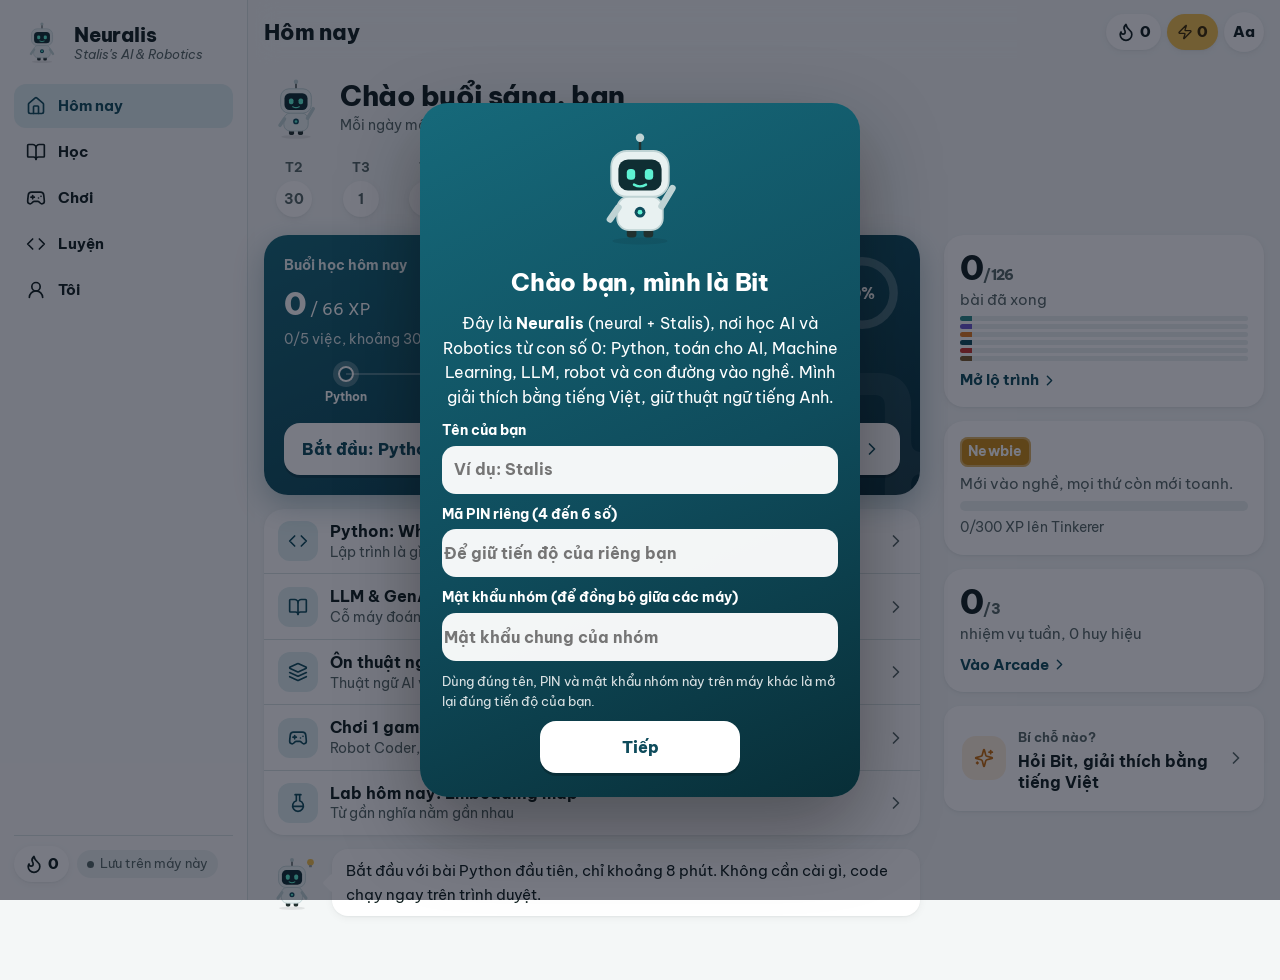
==== index.html @ cee3b8c9 "Upgrade page with payOS, and a trend chart for the beta numbers Upgrade (#upgrade): monthly 49k / ye" ====
<!doctype html><html lang="vi"><head><meta charset="utf-8"><meta name="viewport" content="width=device-width,initial-scale=1,viewport-fit=cover"><style>:root{padding-top:env(safe-area-inset-top,0px);padding-bottom:env(safe-area-inset-bottom,0px)}img{max-width:100%}[hidden]{display:none!important}</style><link rel="manifest" href="/manifest.webmanifest"><meta name="theme-color" content="#0E3B43"><link rel="icon" href="/icons/icon-192.png"><link rel="apple-touch-icon" href="/icons/apple-touch-icon.png"><meta name="apple-mobile-web-app-capable" content="yes"><meta name="apple-mobile-web-app-title" content="Neuralis"><title>Neuralis - Stalis's AI &amp; Robotics</title>
<script>window.va=window.va||function(){(window.vaq=window.vaq||[]).push(arguments)};</script><script defer src="/_vercel/insights/script.js"></script>
<meta name="claude:viewport-fit-sides" content="cover">
<meta name="description" content="Neuralis: học AI và Robotics từ con số 0 cùng robot Bit. Python chạy ngay trên trình duyệt, toán cho AI, Machine Learning, LLM, robot, 17 lab mô phỏng và lộ trình nghề nghiệp.">
<meta property="og:type" content="website"><meta property="og:site_name" content="Neuralis">
<meta property="og:title" content="Neuralis - học AI và Robotics cùng Bit">
<meta property="og:description" content="Stalis's AI & Robotics: Python, toán cho AI, Machine Learning, LLM và GenAI, Robotics, 17 lab tương tác, bài code chấm tự động, trợ lý AI giải thích bằng tiếng Việt.">
<meta property="og:url" content="https://neuralis-rho.vercel.app/"><meta property="og:image" content="https://neuralis-rho.vercel.app/icons/og.png">
<meta property="og:image:width" content="1200"><meta property="og:image:height" content="630"><meta name="twitter:card" content="summary_large_image">
<link rel="preconnect" href="https://fonts.googleapis.com">
<link rel="stylesheet" href="https://fonts.googleapis.com/css2?family=Be+Vietnam+Pro:wght@400;500;600;700;800&family=Noto+Sans:wght@400;500;600&family=Source+Serif+4:opsz,wght@8..60,400;8..60,600&display=swap">
<style>
/* Neuralis layout: sidebar on desktop, bottom nav on mobile, one content column. Deep teal accent + orange highlight. */
:root{
  --bg:#F4F7F7; --surface:#FFFFFF; --sunk:#E9F0F0; --line:#D8E3E3; --line2:#BACACB;
  --ink:#10201F; --muted:#566867; --accent:#0F4C5C; --accent-hi:#16697A; --accent-lo:#0A3640; --accent-ink:#FFFFFF; --accent-soft:#DDEEF0;
  --orange:#E07A1F; --orange-soft:#FDEBDA; --orange-ink:#7A3A00;
  --t1:#C8372F; --t2:#C46A0A; --t3:#1F7A36; --t4:#2C5FC4; --t5:#6B7280;
  --t1-soft:#FBE7E5; --t2-soft:#FDEFDC; --t3-soft:#E2F2E6; --t4-soft:#E4ECFB;
  --ok:#1A8048; --ok-soft:#DFF3E6; --ok-ink:#0E4D2A; --bad:#C2413A; --bad-soft:#FBE6E4; --bad-ink:#7A1F1A; --warn:#B7791F;
  --xp:#F2C14E; --xp-ink:#3D2A00; --streak-1:#FFB020; --streak-2:#FF6A1A; --seal:#C98A14;
  --heat0:#E3ECEC; --heat1:#B8DCD9; --heat2:#6FBDB5; --heat3:#2A8A88; --heat4:#0F4C5C;
  --shadow:0 1px 2px rgba(10,35,40,.05),0 2px 8px rgba(10,35,40,.05);
  --sh-1:0 1px 2px rgba(10,35,40,.05),0 2px 8px rgba(10,35,40,.05); --sh-2:0 2px 4px rgba(10,35,40,.06),0 8px 24px rgba(10,35,40,.09);
  --f-han:"Be Vietnam Pro",system-ui,sans-serif;
  --f-body:"Be Vietnam Pro",system-ui,-apple-system,"Segoe UI",sans-serif;
  --f-py:"Noto Sans","Segoe UI",Arial,sans-serif;
  --f-en:"Source Serif 4","Georgia",serif;
  --r-sm:10px; --r:16px; --r-lg:20px; --r-xl:28px;
  --ease:cubic-bezier(.2,0,0,1); --ease-out:cubic-bezier(.2,.8,.2,1); --ease-spring:cubic-bezier(.34,1.56,.64,1);
  --bnav-h:0px;
}
@media (prefers-color-scheme: dark){:root:not([data-theme="light"]){
  --bg:#0D1617; --surface:#152122; --sunk:#1C2C2D; --line:#283A3B; --line2:#3A5051;
  --ink:#E4F0EF; --muted:#9DB3B2; --accent:#7FD4D0; --accent-hi:#A5E3E0; --accent-lo:#4FB3AE; --accent-ink:#0A1A1B; --accent-soft:#1E3A3C;
  --orange:#F4A04A; --orange-soft:#3B2A14; --orange-ink:#FFD9AE;
  --t1:#F2726A; --t2:#F0A845; --t3:#62C777; --t4:#7AA4F5; --t5:#8E96A8;
  --t1-soft:#3A1F1D; --t2-soft:#3A2C14; --t3-soft:#18331F; --t4-soft:#1B2740;
  --ok:#5BCB86; --ok-soft:#173A27; --ok-ink:#BFF0D0; --bad:#F2726A; --bad-soft:#3E1C1A; --bad-ink:#FFD0CC; --warn:#E8B04B; --xp:#E8B93A;
  --heat0:#1C2C2D; --heat1:#1F4A4B; --heat2:#2E7372; --heat3:#4FB3AE; --heat4:#7FD4D0;
  --shadow:0 1px 2px rgba(0,0,0,.3); --sh-1:0 1px 2px rgba(0,0,0,.3); --sh-2:0 4px 18px rgba(0,0,0,.4); color-scheme:dark;
}}
:root[data-theme="dark"]{
  --bg:#0D1617; --surface:#152122; --sunk:#1C2C2D; --line:#283A3B; --line2:#3A5051;
  --ink:#E4F0EF; --muted:#9DB3B2; --accent:#7FD4D0; --accent-hi:#A5E3E0; --accent-lo:#4FB3AE; --accent-ink:#0A1A1B; --accent-soft:#1E3A3C;
  --orange:#F4A04A; --orange-soft:#3B2A14; --orange-ink:#FFD9AE;
  --t1:#F2726A; --t2:#F0A845; --t3:#62C777; --t4:#7AA4F5; --t5:#8E96A8;
  --t1-soft:#3A1F1D; --t2-soft:#3A2C14; --t3-soft:#18331F; --t4-soft:#1B2740;
  --ok:#5BCB86; --ok-soft:#173A27; --ok-ink:#BFF0D0; --bad:#F2726A; --bad-soft:#3E1C1A; --bad-ink:#FFD0CC; --warn:#E8B04B; --xp:#E8B93A;
  --heat0:#1C2C2D; --heat1:#1F4A4B; --heat2:#2E7372; --heat3:#4FB3AE; --heat4:#7FD4D0;
  --shadow:0 1px 2px rgba(0,0,0,.3); --sh-1:0 1px 2px rgba(0,0,0,.3); --sh-2:0 4px 18px rgba(0,0,0,.4); color-scheme:dark;
}
*{box-sizing:border-box}
body{background:var(--bg);color:var(--ink);font-family:var(--f-body);font-size:16px;line-height:1.55;margin:0;-webkit-tap-highlight-color:transparent}
button,input,select,textarea{font:inherit;color:inherit}
textarea,input{font-family:var(--f-body)}
button{cursor:pointer}
button:disabled{cursor:default;opacity:.5}
:focus-visible{outline:2px solid var(--accent);outline-offset:2px}
.han{font-family:var(--f-han)}
.py{font-family:var(--f-py)}
ruby rt{font-family:var(--f-py);font-size:max(11px,.45em);font-weight:500;letter-spacing:0}
.t1{color:var(--t1)}.t2{color:var(--t2)}.t3{color:var(--t3)}.t4{color:var(--t4)}.t5{color:var(--t5)}
body.mono .t1,body.mono .t2,body.mono .t3,body.mono .t4,body.mono .t5{color:inherit}
.muted{color:var(--muted)}
.small{font-size:14px}
.num{font-variant-numeric:tabular-nums}
.i{width:20px;height:20px;flex:none;stroke:currentColor;fill:none;stroke-width:2;stroke-linecap:round;stroke-linejoin:round;vertical-align:middle}

/* shell: sidebar (>=900px) + top bar + bottom nav (<900px) */
.app{display:flex;min-height:100dvh}
.col{flex:1;min-width:0;display:flex;flex-direction:column}
.side{display:none}
.top{position:sticky;top:0;z-index:20;background:color-mix(in srgb,var(--bg) 88%,transparent);backdrop-filter:blur(14px) saturate(1.3);-webkit-backdrop-filter:blur(14px) saturate(1.3);padding-top:env(safe-area-inset-top,0px)}
.top-in{max-width:1080px;margin:0 auto;height:56px;display:flex;align-items:center;gap:10px;padding-left:max(16px,env(safe-area-inset-left,0px));padding-right:max(16px,env(safe-area-inset-right,0px))}
.top h1{font-size:19px;font-weight:800;margin:0;flex:1;min-width:0;white-space:nowrap;overflow:hidden;text-overflow:ellipsis;letter-spacing:-.01em}
.brand-sm{border:0;background:none;padding:0;width:40px;height:40px;display:grid;place-items:center;flex:none}
.brand-mc svg{display:block}
.tools{display:flex;gap:6px;align-items:center}
.chip-st,.chip-xp{display:inline-flex;align-items:center;gap:4px;height:36px;padding:0 10px;border-radius:999px;background:var(--surface);box-shadow:var(--sh-1);font-weight:800;font-size:15px;border:0;white-space:nowrap}
.chip-st .i{width:20px;height:20px;stroke:none}
.chip-st.cold .i{fill:var(--line2)}
.chip-xp{color:var(--xp-ink);background:var(--xp)}
.chip-xp .i{width:16px;height:16px;fill:currentColor;stroke:none}
.aa-btn{width:40px;height:40px;border-radius:999px;border:0;background:var(--surface);box-shadow:var(--sh-1);font-weight:800;font-size:15px}
.sync{font-size:12.5px;border-radius:999px;padding:4px 10px;color:var(--muted);white-space:nowrap;display:inline-flex;align-items:center;gap:6px;background:var(--sunk)}
.sync i{width:7px;height:7px;border-radius:50%;background:var(--muted);display:inline-block}
.sync.on i{background:var(--ok)}
.subnav{display:flex;gap:8px;overflow-x:auto;scrollbar-width:none;max-width:1080px;width:100%;margin:0 auto;padding:4px max(16px,env(safe-area-inset-right,0px)) 6px max(16px,env(safe-area-inset-left,0px))}
.subnav::-webkit-scrollbar{display:none}
.subnav:empty{display:none}
.subnav button{flex:none;display:inline-flex;align-items:center;gap:6px;min-height:38px;padding:0 14px;border-radius:999px;border:1.5px solid var(--line);background:var(--surface);font-weight:650;font-size:14.5px;color:var(--ink)}
.subnav button .i{width:17px;height:17px;color:var(--muted)}
.subnav button[aria-selected="true"]{background:var(--accent-soft);border-color:var(--accent);color:var(--accent)}
.subnav button[aria-selected="true"] .i{color:var(--accent)}
main{max-width:1080px;width:100%;margin:0 auto;padding-left:max(16px,env(safe-area-inset-left,0px));padding-right:max(16px,env(safe-area-inset-right,0px));padding-top:12px;padding-bottom:calc(96px + env(safe-area-inset-bottom,0px))}
.bnav{position:fixed;left:0;right:0;bottom:0;z-index:30;display:grid;grid-template-columns:repeat(5,1fr);padding:4px max(4px,env(safe-area-inset-left,0px)) env(safe-area-inset-bottom,0px);background:color-mix(in srgb,var(--surface) 90%,transparent);backdrop-filter:blur(16px) saturate(1.4);-webkit-backdrop-filter:blur(16px) saturate(1.4);border-top:1px solid var(--line)}
.bnav button{position:relative;border:0;background:none;display:flex;flex-direction:column;align-items:center;justify-content:center;gap:2px;min-height:58px;font-size:12px;font-weight:650;color:var(--muted);padding:0}
.bnav .ind{width:56px;height:30px;border-radius:999px;display:grid;place-items:center;transition:background-color .2s var(--ease)}
.bnav .i{width:23px;height:23px}
.bnav button[aria-current="page"]{color:var(--accent)}
.bnav button[aria-current="page"] .ind{background:var(--accent-soft)}
.bnav button[aria-current="page"] .i{stroke-width:2.4}
.badge{position:absolute;top:2px;left:calc(50% + 6px);min-width:18px;height:18px;padding:0 5px;border-radius:9px;background:var(--t1);color:#fff;font-size:11px;font-weight:800;display:grid;place-items:center;line-height:1}
@media (min-width:900px){
  .bnav{display:none}
  .side{display:flex;flex-direction:column;gap:6px;width:248px;flex:none;position:sticky;top:0;height:100dvh;padding:18px 14px;border-right:1px solid var(--line);background:color-mix(in srgb,var(--surface) 55%,var(--bg))}
  .brand-sm{display:none}
  main{padding-bottom:64px}
  .top-in{height:64px}
  .top h1{font-size:22px}
}
.brand{display:flex;align-items:center;gap:10px;padding:2px 6px 14px;cursor:pointer}
.brand-t{display:flex;flex-direction:column;line-height:1.2}
.brand-t b{font-size:20px;font-weight:800;letter-spacing:-.01em}
.brand-t span{font-size:12.5px;color:var(--muted)}
.brand-t .han{color:var(--accent);font-weight:700;font-size:14px}
.side-nav{display:flex;flex-direction:column;gap:2px;overflow-y:auto;flex:1;scrollbar-width:thin}
.side-nav .g{display:flex;align-items:center;gap:12px;min-height:44px;padding:0 12px;border-radius:12px;border:0;background:none;font-weight:650;font-size:15px;text-align:left;color:var(--ink);position:relative}
.side-nav .g:hover{background:var(--sunk)}
.side-nav .g[aria-current="page"]{color:var(--accent)}
.side-nav .g .badge{position:static;margin-left:auto}
.side-nav .sub{display:flex;flex-direction:column;gap:1px;margin:0 0 6px}
.side-nav .sub button{min-height:36px;padding:0 12px 0 44px;border-radius:10px;border:0;background:none;text-align:left;font-size:14.5px;color:var(--muted);font-weight:550}
.side-nav .sub button:hover{background:var(--sunk);color:var(--ink)}
.side-nav .sub button[aria-current="page"],.side-nav .g.solo[aria-current="page"]{background:var(--accent-soft);color:var(--accent);font-weight:700}
.side-foot{display:flex;flex-wrap:wrap;gap:8px;align-items:center;padding-top:10px;border-top:1px solid var(--line)}
.view{display:flex;flex-direction:column;gap:16px}
h2{font-size:20px;margin:0;text-wrap:balance;letter-spacing:-.01em}
h3{font-size:15px;margin:0}
.label{font-size:13px;color:var(--muted);font-weight:650}
.row{display:flex;flex-wrap:wrap;gap:8px;align-items:center}
.spread{display:flex;justify-content:space-between;align-items:center;gap:12px;flex-wrap:wrap}
.grid2{display:grid;grid-template-columns:repeat(2,minmax(0,1fr));gap:16px}
.grid3{display:grid;grid-template-columns:repeat(3,minmax(0,1fr));gap:12px}
@media (max-width:760px){.grid2,.grid3{grid-template-columns:minmax(0,1fr)}}
.panel{background:var(--surface);border:0;box-shadow:var(--sh-1);border-radius:var(--r);padding:18px;display:flex;flex-direction:column;gap:10px;min-width:0}
.chip{border:1.5px solid var(--line2);background:var(--surface);border-radius:999px;min-height:36px;padding:0 14px;font-size:14px;font-weight:600;position:relative}
.chip::after{content:"";position:absolute;inset:-4px}
.chip[aria-pressed="true"]{background:var(--accent-soft);color:var(--accent);border-color:var(--accent)}
.btn{border:1.5px solid var(--line2);background:var(--surface);border-radius:14px;min-height:44px;padding:0 18px;font-weight:650;display:inline-flex;align-items:center;gap:6px;justify-content:center}
.btn:hover:not(:disabled){border-color:var(--accent)}
.btn.primary{background:var(--accent);color:var(--accent-ink);border-color:transparent;box-shadow:0 3px 0 var(--accent-lo);font-weight:700}
.btn.primary:active:not(:disabled){transform:translateY(2px);box-shadow:0 1px 0 var(--accent-lo)}
.btn:active:not(:disabled){transform:translateY(1px)}
.btn.sm{min-height:36px;padding:0 12px;font-size:14px;font-weight:600;border-radius:12px;position:relative}
.btn.sm::after{content:"";position:absolute;inset:-4px}
.btn.ghost{border-color:transparent;background:transparent}
.pill{font-size:11px;font-weight:700;letter-spacing:.05em;text-transform:uppercase;padding:2px 7px;border-radius:6px;background:var(--sunk);color:var(--muted);white-space:nowrap}
.pill.ai{background:var(--accent-soft);color:var(--accent)}
.kbd{font-family:var(--f-py);font-size:11px;border:1px solid var(--line);border-radius:4px;padding:0 5px;color:var(--muted)}
input[type=text],input[type=search],input[type=number],select,textarea{border:1px solid var(--line2);background:var(--surface);border-radius:10px;padding:8px 12px;min-width:0}
textarea{resize:vertical;width:100%}
.spk{border:1px solid var(--line);background:var(--surface);border-radius:999px;width:34px;height:34px;display:inline-grid;place-items:center;flex:none;padding:0}
.spk svg{width:16px;height:16px;fill:none;stroke:currentColor;stroke-width:2;stroke-linecap:round;stroke-linejoin:round}
.note{font-size:14px;color:var(--muted);margin:0}
.empty{padding:28px;text-align:center;color:var(--muted);border:1px dashed var(--line2);border-radius:var(--r)}
.bar-track{height:8px;background:var(--sunk);border-radius:4px;overflow:hidden}
.bar-track i{display:block;height:100%;background:var(--accent);border-radius:4px}
.toast{position:fixed;left:50%;transform:translateX(-50%);bottom:calc(88px + env(safe-area-inset-bottom,0px));background:var(--ink);color:var(--bg);padding:11px 18px;border-radius:14px;font-size:14.5px;font-weight:550;z-index:70;max-width:calc(100% - 32px);box-shadow:var(--sh-2);animation:toastIn .22s var(--ease-out)}
@keyframes toastIn{from{opacity:0;transform:translate(-50%,10px)}}
@media (min-width:900px){.toast{bottom:28px}}

/* home */
.wotd{display:flex;gap:14px;align-items:center}
.wotd .em{font-size:44px;line-height:1}
.wotd .h{font-size:34px;font-weight:700;line-height:1.1}
.lvrow{display:grid;grid-template-columns:62px minmax(0,1fr) 92px;gap:10px;align-items:center;font-size:13px}
.heat{display:grid;grid-auto-flow:column;grid-template-rows:repeat(7,11px);gap:3px;overflow-x:auto}
.heat i{width:11px;height:11px;border-radius:2px;background:var(--heat0)}
.heat i.h1{background:var(--heat1)}.heat i.h2{background:var(--heat2)}.heat i.h3{background:var(--heat3)}.heat i.h4{background:var(--heat4)}

/* study card */
.study{display:grid;grid-template-columns:minmax(0,1fr) 270px;gap:16px;align-items:start}
@media (max-width:820px){.study{grid-template-columns:minmax(0,1fr)}}
.card{background:var(--surface);border:0;border-radius:var(--r-lg);padding:28px 22px 22px;display:flex;flex-direction:column;align-items:center;gap:8px;text-align:center;min-height:360px;position:relative;box-shadow:var(--shadow)}
.card .corner{position:absolute;top:12px;left:14px;display:flex;gap:6px}
.card .corner-r{position:absolute;top:10px;right:10px;display:flex;gap:6px}
.card .emo{font-size:56px;line-height:1.1;min-height:8px}
.card .big{font-size:clamp(56px,13vw,96px);line-height:1.12;font-weight:700;letter-spacing:.03em;overflow-wrap:anywhere}
.card .bigpy{font-size:22px;font-weight:500}
.card .hv{font-size:14px;color:var(--muted);text-transform:uppercase;letter-spacing:.08em}
.card .mean{font-size:21px;font-weight:600}
.card .ex{margin-top:6px;padding-top:12px;border-top:1px dashed var(--line);width:100%;display:grid;grid-template-columns:34px minmax(0,1fr);gap:10px;text-align:left}
.ex .zh{font-size:19px}
.ex .pyl{font-size:13.5px}
.ex .vil{font-size:14px;color:var(--muted)}
.prompt-vi{font-size:26px;font-weight:700;max-width:30ch}
.rate{display:grid;grid-template-columns:repeat(4,1fr);gap:8px}
.rate .btn{flex-direction:column;gap:0;padding:8px 4px}
.rate small{font-weight:400;font-size:11.5px;color:var(--muted)}
.rate .r0{border-color:var(--bad)}.rate .r3{border-color:var(--ok)}
.card .done{padding:36px 20px;text-align:center;display:flex;flex-direction:column;gap:10px;align-items:center}
.card .done .big{font-size:52px}

/* dictionary */
.dict-tools{display:flex;gap:8px;flex-wrap:wrap;align-items:center}
.dict-tools input{flex:1 1 220px}
.wlist{display:flex;flex-direction:column;border:1px solid var(--line);border-radius:var(--r);background:var(--surface);overflow:hidden}
.wrow{display:grid;grid-template-columns:28px minmax(70px,auto) minmax(90px,140px) minmax(0,1fr) auto;gap:12px;align-items:center;padding:9px 14px;border:0;border-bottom:1px solid var(--line);background:transparent;text-align:left;width:100%}
.wrow:last-child{border-bottom:0}
.wrow:hover{background:var(--sunk)}
.wrow .h{font-size:22px;font-weight:700}
.wrow .p{font-size:13px}
.wrow .v{font-size:13.5px;color:var(--muted);overflow:hidden;text-overflow:ellipsis;white-space:nowrap}
.wrow .e{font-size:18px;text-align:center}
@media (max-width:600px){.wrow{grid-template-columns:24px auto minmax(0,1fr)}.wrow .p{display:none}.wrow .v{grid-column:3}.wrow .st{display:none}}
.dot{width:8px;height:8px;border-radius:50%;background:var(--line2);display:inline-block}
.dot.s1{background:var(--warn)}.dot.s2{background:var(--accent)}

/* modal */
.modal-bg{position:fixed;inset:0;background:rgba(10,16,13,.45);z-index:50;display:flex;align-items:flex-start;justify-content:center;overflow-y:auto;padding:calc(24px + env(safe-area-inset-top,0px)) max(12px,env(safe-area-inset-right,0px)) calc(24px + env(safe-area-inset-bottom,0px)) max(12px,env(safe-area-inset-left,0px))}
.modal{background:var(--surface);border-radius:16px;width:min(680px,100%);padding:22px;display:flex;flex-direction:column;gap:14px;position:relative;box-shadow:0 20px 60px rgba(0,0,0,.25)}
.modal .x{position:absolute;top:10px;right:10px}
.wd-head{display:flex;gap:16px;align-items:center;flex-wrap:wrap}
.wd-head .h{font-size:64px;font-weight:700;line-height:1}
.wd-head .em{font-size:52px}
.strokes{display:flex;gap:10px;flex-wrap:wrap}
.strokes .box{width:110px;height:110px;border:1px solid var(--line);border-radius:10px;background:var(--surface);position:relative}
.strokes .box svg{display:block}
.illus{border:1px solid var(--line);border-radius:12px;overflow:hidden;background:#fff;max-width:420px}
.illus img{display:block;width:100%;height:auto}
.ai-out{white-space:pre-wrap;font-size:14.5px;background:var(--sunk);border-radius:10px;padding:12px 14px}

/* writing */
.write-wrap{display:grid;grid-template-columns:auto minmax(0,1fr);gap:20px;align-items:start}
@media (max-width:700px){.write-wrap{grid-template-columns:minmax(0,1fr)}}
.wpad{width:min(320px,86vw);height:min(320px,86vw);border:1px solid var(--line2);border-radius:14px;background:var(--surface);position:relative;touch-action:none;margin:0 auto}
.wpad svg.grid{position:absolute;inset:0;pointer-events:none}
.wpad .hw{position:absolute;inset:0}

/* grammar */
.g{background:var(--surface);border:1px solid var(--line);border-radius:var(--r);overflow:hidden}
.g>summary{list-style:none;cursor:pointer;padding:13px 16px;display:flex;gap:10px;align-items:center}
.g>summary::-webkit-details-marker{display:none}
.g>summary .t{font-weight:600;flex:1;min-width:0}
.g[open]>summary{border-bottom:1px solid var(--line)}
.g .body{padding:14px 16px;display:flex;flex-direction:column;gap:10px}
.formula{font-family:var(--f-py);background:var(--sunk);border-radius:8px;padding:8px 12px;font-size:14px;overflow-x:auto}
.vn{font-size:13.5px;background:var(--accent-soft);border-radius:8px;padding:8px 12px}
.gq{border:1px dashed var(--line2);border-radius:10px;padding:10px 12px;display:flex;flex-direction:column;gap:8px}
.check{width:18px;height:18px;border-radius:5px;border:1.5px solid var(--line2);display:inline-grid;place-items:center;flex:none;font-size:12px}
.check.on{background:var(--accent);border-color:var(--accent);color:var(--accent-ink)}

/* quiz options shared */
.opts{display:grid;grid-template-columns:repeat(2,minmax(0,1fr));gap:8px}
@media (max-width:520px){.opts{grid-template-columns:minmax(0,1fr)}}
.opt{border:1.5px solid var(--line);background:var(--surface);border-radius:10px;padding:10px 12px;text-align:left;min-height:44px}
.opt:disabled{opacity:1}
.opt[aria-pressed="true"]{border-color:var(--accent);background:var(--accent-soft)}
.opt.right{border-color:var(--ok);background:color-mix(in srgb,var(--ok) 14%,var(--surface))}
.opt.wrong{border-color:var(--bad);background:color-mix(in srgb,var(--bad) 14%,var(--surface))}
.opt .zh{font-size:17px}

/* test */
.tcard{display:flex;flex-direction:column;gap:6px}
.runner-head{position:sticky;top:calc(env(safe-area-inset-top,0px) + 96px);z-index:5;background:var(--surface);border:1px solid var(--line);border-radius:12px;padding:10px 14px;display:flex;gap:12px;align-items:center;justify-content:space-between;flex-wrap:wrap;box-shadow:var(--shadow)}
.timer{font-variant-numeric:tabular-nums;font-weight:700;font-size:18px}
.timer.low{color:var(--bad)}
.q{background:var(--surface);border:1px solid var(--line);border-radius:12px;padding:14px;display:flex;flex-direction:column;gap:10px}
.q .qn{font-weight:700;color:var(--muted);font-size:13px}
.q .text{font-size:18px;line-height:1.75}
.q .stmt{font-size:17px}
.q .w{font-size:13.5px;background:var(--sunk);border-radius:8px;padding:8px 12px}
.q.r-ok{border-color:var(--ok)}.q.r-bad{border-color:var(--bad)}
.pieces{display:flex;flex-wrap:wrap;gap:6px}
.piece{border:1px solid var(--line2);background:var(--sunk);border-radius:8px;padding:6px 10px;font-family:var(--f-han);font-size:18px}
.piece.used{opacity:.3}
.built{min-height:46px;border:1.5px dashed var(--line2);border-radius:10px;padding:6px;display:flex;flex-wrap:wrap;gap:6px;align-items:center}
.score{display:grid;grid-template-columns:repeat(auto-fit,minmax(140px,1fr));gap:10px}
.score .s{background:var(--surface);border:1px solid var(--line);border-radius:12px;padding:12px}
.score .s b{font-size:28px;display:block;font-variant-numeric:tabular-nums}
.play{display:flex;gap:8px;align-items:center;flex-wrap:wrap}
.audio-lines{font-size:15px;background:var(--sunk);border-radius:8px;padding:8px 12px;display:flex;flex-direction:column;gap:2px}

/* chat */
.chat{display:grid;grid-template-columns:260px minmax(0,1fr);gap:16px;align-items:start}
@media (max-width:820px){.chat{grid-template-columns:minmax(0,1fr)}}
.scen{display:flex;flex-direction:column;gap:6px;max-height:520px;overflow-y:auto}
.scen button{border:1px solid var(--line);background:var(--surface);border-radius:10px;padding:9px 12px;text-align:left;display:flex;gap:10px;align-items:center}
.scen button[aria-pressed="true"]{border-color:var(--accent);background:var(--accent-soft)}
.scen .e{font-size:20px}
.convo{background:var(--surface);border:1px solid var(--line);border-radius:var(--r);display:flex;flex-direction:column;min-height:480px}
.msgs{flex:1;padding:16px;display:flex;flex-direction:column;gap:12px;overflow-y:auto;max-height:62vh}
.msg{max-width:88%;display:flex;flex-direction:column;gap:4px}
.msg.me{align-self:flex-end;align-items:flex-end}
.bubble{border-radius:14px;padding:10px 13px;background:var(--sunk)}
.msg.me .bubble{background:var(--accent);color:var(--accent-ink)}
.bubble .zh{font-size:19px;line-height:1.9}
.bubble ruby rt{font-family:var(--f-py);font-size:10.5px;color:var(--muted)}
.bubble .vi{font-size:13.5px;color:var(--muted);margin-top:4px}
.fix{font-size:13px;border-left:3px solid var(--warn);padding:4px 10px;background:color-mix(in srgb,var(--warn) 10%,var(--surface));border-radius:0 8px 8px 0;max-width:100%}
.composer{border-top:1px solid var(--line);padding:10px;display:flex;flex-direction:column;gap:8px}
.composer .row textarea{flex:1;min-height:44px}
.hints{display:flex;flex-wrap:wrap;gap:6px}
.hints button{border:1px solid var(--line);background:var(--surface);border-radius:999px;padding:4px 10px;font-family:var(--f-han);font-size:15px}
.typing{color:var(--muted);font-size:13px}

/* tones */
.tones{display:grid;grid-template-columns:repeat(5,minmax(0,1fr));gap:10px}
@media (max-width:760px){.tones{grid-template-columns:repeat(2,minmax(0,1fr))}}
.tone{background:var(--surface);border:1px solid var(--line);border-radius:var(--r);padding:12px;display:flex;flex-direction:column;gap:6px;text-align:left}
.tone svg{width:100%;height:auto}
.tone .tn{font-size:12px;font-weight:700;letter-spacing:.06em;text-transform:uppercase}
.tonebtns{display:grid;grid-template-columns:repeat(4,1fr);gap:8px}
.tonebtns .btn{font-size:20px;font-family:var(--f-py)}
@media (prefers-reduced-motion:no-preference){.opt,.card,.btn{transition:border-color .15s,background .15s}}

@media (max-width:560px){.sync-t{display:none}.sync{padding:6px}}

/* strokes */
.steps{display:flex;flex-wrap:wrap;gap:6px}
.step{width:76px;height:76px;border:1px solid var(--line);border-radius:8px;background:var(--surface);padding:3px;position:relative}
.step svg{width:100%;height:100%;display:block}
.step .num{position:absolute;left:4px;top:2px;font-size:10px;color:var(--muted)}
.rule{display:grid;grid-template-columns:24px minmax(0,1fr);gap:8px;align-items:start}
.rn{width:22px;height:22px;border-radius:50%;background:var(--accent-soft);color:var(--accent);display:grid;place-items:center;font-size:12px;font-weight:700}
.rx{font-size:18px}
.lnk{border:0;background:none;padding:0 2px;color:var(--accent);text-decoration:underline dotted;text-underline-offset:3px}
.stypes{display:grid;grid-template-columns:repeat(2,minmax(0,1fr));gap:10px}
@media (max-width:520px){.stypes{grid-template-columns:minmax(0,1fr)}}
.stype{display:grid;grid-template-columns:40px minmax(0,1fr);gap:8px;align-items:center}
.sx{font-size:30px;text-align:center}
/* pinyin */
.pgrid{display:grid;grid-template-columns:repeat(auto-fill,minmax(260px,1fr));gap:10px}
.pcard{background:var(--surface);border:1px solid var(--line);border-radius:12px;padding:12px;display:flex;flex-direction:column;gap:8px;min-width:0}
.pk{font-size:26px;font-weight:700;color:var(--accent)}
.pexs{display:flex;flex-wrap:wrap;gap:6px}
.pex{border:1px solid var(--line);background:var(--sunk);border-radius:8px;padding:4px 9px;font-size:13.5px;text-align:left}
.pex .han{font-size:17px}
.ptable-wrap{overflow-x:auto;border:1px solid var(--line);border-radius:12px;background:var(--surface);max-height:70vh}
.ptable{border-collapse:collapse;font-size:12.5px}
.ptable th{position:sticky;top:0;background:var(--sunk);padding:5px 6px;font-weight:600;z-index:1}
.ptable tbody th{left:0;z-index:2}
.ptable td{border:1px solid var(--line);padding:0}
.ptable td button{border:0;background:none;padding:5px 6px;width:100%;white-space:nowrap}
.ptable td button:hover{background:var(--accent-soft)}
/* radicals */
.rgrid{display:grid;grid-template-columns:repeat(auto-fill,minmax(120px,1fr));gap:8px}
.rcard{background:var(--surface);border:1px solid var(--line);border-radius:12px;padding:10px 8px;display:flex;flex-direction:column;align-items:center;gap:1px;position:relative;text-align:center}
.rcard:hover{border-color:var(--accent)}
.rnum{position:absolute;top:5px;left:8px;font-size:10.5px;color:var(--muted)}
.rch{font-size:38px;line-height:1.15}
.rv{font-size:15px;color:var(--muted);min-height:18px}
.rhv{font-weight:700;text-transform:capitalize}

.mk-ok{color:var(--ok)} .mk-bad{color:var(--bad);text-decoration:underline wavy;text-underline-offset:5px}
.reader{max-width:780px}
.rtext{display:flex;flex-direction:column;gap:14px}
.rpara p{margin:0}
.rpara .han{font-size:22px;line-height:2.1}
.rpara ruby rt{font-family:var(--f-py);font-size:11px;color:var(--muted)}
.rvi{color:var(--muted);font-size:15px;margin-top:4px!important}
.rw{cursor:pointer;border-radius:4px}
.rw:hover{background:var(--accent-soft)}
.rlook{position:sticky;bottom:calc(12px + env(safe-area-inset-bottom,0px));background:var(--surface);border:1px solid var(--accent);border-radius:14px;padding:12px 14px;box-shadow:0 10px 30px rgba(0,0,0,.18);display:flex;flex-direction:column;gap:6px;z-index:6}
.rpara .spk{width:28px;height:28px;vertical-align:middle;margin-left:4px}
.rpara .spk svg{width:13px;height:13px}

/* pitch trainer */
.pt{display:flex;flex-direction:column;gap:12px;min-width:0}
.pt-pick{display:flex;flex-direction:column;gap:10px;min-width:0}
.pt-pick input[type=search]{width:100%}
.pt-tones{display:grid;grid-template-columns:repeat(4,minmax(0,1fr));gap:8px}
.pt-tb{flex-direction:column;gap:0;padding:8px 4px}
.pt-tb .han{font-size:24px;font-weight:700;line-height:1.2}
.pt-tb .py{font-size:14px;font-weight:500}
.pt-tb[aria-pressed="true"],.pt-pc[aria-pressed="true"]{border-color:var(--accent);background:var(--accent-soft)}
.pt-grid4{display:grid;grid-template-columns:repeat(4,minmax(0,1fr));gap:6px;max-width:440px}
.pt-pc{flex-direction:column;gap:0;font-weight:700;padding:6px 2px}
.pt-pc .py{font-size:11.5px;font-weight:400}
.pt-rc{display:inline-flex;gap:4px;align-items:baseline}
.pt-rc .han{font-size:17px}
.pt-item{display:flex;flex-direction:column;gap:10px;padding-top:12px;border-top:1px solid var(--line)}
.pt-word{display:flex;flex-wrap:wrap;gap:4px 14px;align-items:baseline}
.pt-h{font-size:40px;font-weight:700;line-height:1.1}
.pt-p{font-size:20px;font-weight:500}
.pt-btns{display:flex;flex-wrap:wrap;gap:8px}
.pt-btns .btn{flex:1 1 auto}
.pt-on{background:var(--bad)!important;border-color:var(--bad)!important;color:var(--accent-ink)!important}
.pt-dot{width:9px;height:9px;border-radius:50%;background:currentColor;display:inline-block;animation:pt-blink 1s infinite}
@keyframes pt-blink{50%{opacity:.25}}
@media (prefers-reduced-motion:reduce){.pt-dot{animation:none}}
.pt-bar{max-width:320px}
.pt-msg{font-size:13.5px;background:var(--sunk);border-left:3px solid var(--warn);border-radius:8px;padding:10px 12px}
.pt-chart{display:flex;flex-direction:column;gap:6px;min-width:0;max-width:640px}
.pt-chart svg{width:100%;max-width:100%;height:auto;display:block;background:var(--surface);border:1px solid var(--line);border-radius:10px}
.pt-chart svg text{font-family:var(--f-py)}
.pt-legend{display:flex;flex-wrap:wrap;gap:6px 16px;font-size:12.5px;color:var(--muted)}
.pt-legend span{display:inline-flex;align-items:center;gap:6px}
.pt-k{display:inline-block;width:22px;height:0;border-top:3px solid var(--accent)}
.pt-km{border-top-color:var(--t4)}
.pt-ki{border-top:2px dashed var(--muted)}
.pt-total{display:flex;align-items:baseline;gap:8px}
.pt-total b{font-size:30px;line-height:1}
.pt-fbs{display:grid;grid-template-columns:repeat(auto-fit,minmax(220px,1fr));gap:10px}
.pt-fbc{border:1px solid var(--line);background:var(--sunk);border-radius:10px;padding:10px 12px;display:flex;flex-direction:column;gap:4px;font-size:14px;min-width:0}
.pt-fbh{display:flex;align-items:baseline;gap:8px}
.pt-fbh .py{font-size:18px;font-weight:600}
.pt-sc{margin-left:auto;font-weight:700;font-size:15px;padding:1px 8px;border-radius:999px;border:1px solid currentColor}
.pt-sc.ok{color:var(--ok)}.pt-sc.mid{color:var(--warn)}.pt-sc.low{color:var(--bad)}
.pt-tipbox{font-size:13.5px;color:var(--muted);background:var(--sunk);border-radius:8px;padding:8px 12px}

/* games */
.gm-cards{display:grid;grid-template-columns:repeat(2,minmax(0,1fr));gap:12px}
@media (max-width:640px){.gm-cards{grid-template-columns:minmax(0,1fr)}}
.gm-card{display:flex;gap:14px;align-items:flex-start;text-align:left;background:var(--surface);border:1px solid var(--line);border-radius:var(--r);padding:16px;box-shadow:var(--shadow);min-width:0}
.gm-card:hover{border-color:var(--accent)}
.gm-ic{flex:none;width:56px;height:56px;border-radius:14px;background:var(--accent-soft);color:var(--accent);display:grid;place-items:center;font-size:30px;font-weight:700}
.gm-ct{display:flex;flex-direction:column;gap:4px;min-width:0;align-items:flex-start}
.gm-ct b{font-size:16px}
.gm-board{display:flex;flex-direction:column}
.gm-brow{display:grid;grid-template-columns:36px minmax(0,1fr) auto;gap:12px;align-items:center;padding:8px 0;border-top:1px solid var(--line)}
.gm-brow:first-child{border-top:0}
.gm-bic{width:32px;height:32px;border-radius:8px;background:var(--sunk);display:grid;place-items:center;font-size:17px}
.gm-bname{display:flex;flex-direction:column;line-height:1.3;font-weight:600;min-width:0}
.gm-brow b{font-size:20px}
.gm-stage{background:var(--surface);border:1px solid var(--line);border-radius:var(--r);padding:14px 16px 18px;display:flex;flex-direction:column;gap:14px;min-height:520px;box-shadow:var(--shadow);min-width:0}
.gm-head{display:flex;align-items:center;gap:10px;flex-wrap:wrap}
.gm-title{flex:1;min-width:0;white-space:nowrap;overflow:hidden;text-overflow:ellipsis}
.gm-hud{display:flex;align-items:center;gap:12px;margin-left:auto}
.gm-pts{font-size:22px;font-weight:700;min-width:2ch;text-align:right}
.gm-body{display:flex;flex-direction:column;gap:14px;flex:1;min-width:0}
.gm-start,.gm-end{display:flex;flex-direction:column;align-items:center;text-align:center;gap:12px;padding:18px 4px}
.gm-bigic{width:88px;height:88px;border-radius:22px;background:var(--accent-soft);color:var(--accent);display:grid;place-items:center;font-size:50px;font-weight:700}
.gm-rules{text-align:left;max-width:480px;margin:0;padding-left:20px;color:var(--muted);font-size:14px;display:flex;flex-direction:column;gap:4px}
.gm-go{min-width:180px;font-size:16px;padding:12px 22px}
.gm-count{flex:1;display:grid;place-items:center;min-height:340px}
.gm-count span{font-size:96px;font-weight:700;color:var(--accent)}
.gm-tbar{height:8px;background:var(--sunk);border-radius:4px;overflow:hidden}
.gm-tbar i{display:block;height:100%;width:100%;background:var(--accent);border-radius:4px}
.gm-tbar.low i{background:var(--bad)}
.gm-sp{position:relative;display:flex;flex-direction:column;align-items:center;justify-content:center;min-height:190px;gap:6px}
.gm-combo{min-height:26px}
.gm-cb{font-size:12px;font-weight:700;padding:3px 10px;border-radius:999px;background:var(--sunk);color:var(--muted);white-space:nowrap}
.gm-cb.hot{background:color-mix(in srgb,var(--warn) 20%,var(--surface));color:var(--warn)}
.gm-word{--n:2;font-size:clamp(40px,calc(96px - var(--n) * 10px),86px);font-weight:700;line-height:1.15;text-align:center;overflow-wrap:anywhere}
.gm-fxh{position:absolute;right:12%;top:30%;pointer-events:none}
.gm-opts{display:grid;grid-template-columns:repeat(2,minmax(0,1fr));gap:10px}
.gm-opt{display:flex;gap:10px;align-items:center;text-align:left;border:1.5px solid var(--line);background:var(--surface);border-radius:12px;padding:10px 12px;min-height:60px;font-size:15px;min-width:0;overflow-wrap:anywhere}
.gm-opt:hover{border-color:var(--accent)}
.gm-k{flex:none;width:24px;height:24px;border-radius:6px;background:var(--sunk);color:var(--muted);display:grid;place-items:center;font-size:12px;font-weight:700}
.gm-opt.right{border-color:var(--ok);background:color-mix(in srgb,var(--ok) 16%,var(--surface))}
.gm-opt.wrong{border-color:var(--bad);background:color-mix(in srgb,var(--bad) 16%,var(--surface))}
.gm-float{position:absolute;font-weight:700;font-size:15px;white-space:nowrap;max-width:calc(100% - 8px);overflow:hidden;text-overflow:ellipsis;pointer-events:none;z-index:3;padding:2px 8px;border-radius:8px;background:var(--surface);box-shadow:var(--shadow)}
.gm-fxh .gm-float{font-size:22px;background:transparent;box-shadow:none}
.gm-float.ok{color:var(--ok)}.gm-float.bad{color:var(--bad)}
.gm-mround{display:flex;justify-content:space-between;align-items:center;gap:8px}
.gm-grid{display:grid;grid-template-columns:repeat(4,minmax(0,1fr));gap:10px}
@media (max-width:600px){.gm-grid{grid-template-columns:repeat(3,minmax(0,1fr));gap:8px}}
.gm-mc{min-height:88px;border:1.5px solid var(--line);background:var(--surface);border-radius:12px;padding:8px;display:grid;place-items:center;text-align:center;min-width:0;overflow-wrap:anywhere;line-height:1.3}
.gm-mc.is-h{font-size:28px;font-weight:700;background:var(--sunk)}
.gm-mc.is-v{font-size:13.5px}
.gm-mc.sel{border-color:var(--accent);background:var(--accent-soft)}
.gm-mc.ok{border-color:var(--ok);background:color-mix(in srgb,var(--ok) 16%,var(--surface))}
.gm-mc.bad{border-color:var(--bad);background:color-mix(in srgb,var(--bad) 14%,var(--surface))}
.gm-mc.gone{visibility:hidden;opacity:0}
.gm-field{position:relative;height:clamp(300px,52vh,460px);overflow:hidden;border:1px solid var(--line);border-radius:12px;background:linear-gradient(var(--sunk),color-mix(in srgb,var(--sunk) 40%,var(--surface)))}
.gm-floor{position:absolute;left:0;right:0;bottom:0;height:6px;background:color-mix(in srgb,var(--bad) 45%,transparent)}
.gm-drop{position:absolute;left:0;top:0;font-size:28px;font-weight:700;padding:2px 10px;background:var(--surface);border:1.5px solid var(--line);border-radius:10px;box-shadow:var(--shadow);white-space:nowrap;will-change:transform;z-index:1}
.gm-drop.hit,.gm-drop.target{border-color:var(--accent);box-shadow:0 0 0 3px var(--accent-soft)}
.gm-type{display:flex;gap:8px}
.gm-type input{flex:1;font-size:18px;font-family:var(--f-py);padding:10px 14px;min-width:0}
.gm-lives{display:flex;gap:2px;font-style:normal}
.gm-lives i{font-style:normal;color:var(--line2);font-size:17px}
.gm-lives i.on{color:var(--bad)}
.gm-tone{display:flex;flex-direction:column;gap:14px}
.gm-tq{display:flex;flex-direction:column;align-items:center;gap:8px;padding-top:6px}
.gm-play{width:104px;height:104px;border-radius:50%;border:0;background:var(--accent);color:var(--accent-ink);display:grid;place-items:center}
.gm-play svg{width:42px;height:42px;fill:none;stroke:currentColor;stroke-width:2;stroke-linecap:round;stroke-linejoin:round}
.gm-reveal{min-height:64px;display:flex;flex-wrap:wrap;align-items:center;justify-content:center;gap:10px}
.gm-syl{font-size:36px;font-weight:600}
.gm-rw{display:flex;gap:8px;align-items:baseline;flex-wrap:wrap;border:1px solid var(--line);background:var(--sunk);border-radius:10px;padding:6px 12px;min-width:0}
.gm-rw .han{font-size:22px}
.gm-tbtns{display:grid;grid-template-columns:repeat(4,minmax(0,1fr));gap:8px}
.gm-tb{min-height:96px;border:1.5px solid var(--line);background:var(--surface);border-radius:14px;display:flex;flex-direction:column;align-items:center;justify-content:center;gap:2px;padding:6px;min-width:0}
.gm-tb .py{font-size:40px;font-weight:600;line-height:1.1}
.gm-tb:hover:not(:disabled){border-color:var(--accent)}
.gm-tb:disabled{opacity:1}
.gm-tb.right{border-color:var(--ok);background:color-mix(in srgb,var(--ok) 16%,var(--surface))}
.gm-tb.wrong{border-color:var(--bad);background:color-mix(in srgb,var(--bad) 16%,var(--surface))}
.gm-score{font-size:64px;font-weight:700;line-height:1;color:var(--accent)}
.gm-stats{display:flex;flex-wrap:wrap;justify-content:center;gap:10px}
.gm-stats div{display:flex;flex-direction:column;align-items:center;min-width:92px;padding:8px 12px;border-radius:12px;background:var(--sunk)}
.gm-stats b{font-size:20px}
.gm-missed{align-self:stretch;display:flex;flex-direction:column;gap:8px;text-align:left;max-width:640px;margin:6px auto 0;width:100%}
.gm-mlist{display:grid;grid-template-columns:repeat(2,minmax(0,1fr));gap:8px}
@media (max-width:560px){.gm-mlist{grid-template-columns:minmax(0,1fr)}}
.gm-mw{display:flex;gap:6px;align-items:center;border:1px solid var(--line);border-radius:12px;padding:6px 8px;min-width:0}
.gm-mwb{flex:1;display:flex;gap:10px;align-items:center;border:0;background:transparent;text-align:left;padding:2px;min-width:0}
.gm-mh{font-size:24px;font-weight:700;white-space:nowrap}
.gm-mt{display:flex;flex-direction:column;line-height:1.3;min-width:0}
.gm-endbtns{justify-content:center}
@media (max-width:520px){
  .gm-stage{padding:12px 12px 16px;min-height:480px}
  .gm-opt{min-height:64px;font-size:14px;padding:8px 10px}
  .gm-tb{min-height:84px}.gm-tb .py{font-size:34px}
  .gm-mc.is-h{font-size:24px}.gm-mc.is-v{font-size:12.5px}
  .gm-drop{font-size:24px}
}
@media (prefers-reduced-motion:no-preference){
  .gm-count span{animation:gm-pulse .5s ease-out}
  .gm-float{animation:gm-rise .9s ease-out forwards}
  .gm-mc,.gm-opt,.gm-tb{transition:border-color .15s,background .15s,opacity .25s,transform .25s}
  .gm-mc.gone{transform:scale(.85)}
  .gm-mc.bad,.gm-shake{animation:gm-shake .35s}
  .gm-drop.boom{animation:gm-boom .26s ease-out forwards}
  .gm-floor.hit{animation:gm-flash .5s}
  .gm-tbar i{transition:width .1s linear}
}
@media (prefers-reduced-motion:reduce){.gm-float{opacity:.9}.gm-drop.boom{opacity:0}}
@keyframes gm-pulse{from{transform:scale(1.4);opacity:.3}to{transform:scale(1);opacity:1}}
@keyframes gm-rise{from{transform:translateY(0);opacity:1}to{transform:translateY(-34px);opacity:0}}
@keyframes gm-shake{0%,100%{transform:translateX(0)}25%{transform:translateX(-5px)}75%{transform:translateX(5px)}}
@keyframes gm-boom{to{transform:var(--t,none) scale(1.5);opacity:0}}
@keyframes gm-flash{0%{height:6px;background:var(--bad)}100%{height:6px}}
/* plan + culture + decomposition + listen */
.pl-panel{gap:12px}
.pl-top{display:grid;grid-template-columns:84px minmax(0,1fr) auto;gap:14px;align-items:center}
@media (max-width:520px){.pl-top{grid-template-columns:72px minmax(0,1fr)}.pl-top #plSet{grid-column:1/-1;justify-self:start}}
.pl-ring{width:84px;height:84px}
.pl-sum{display:flex;flex-direction:column;gap:2px;min-width:0}
.pl-tasks{display:grid;grid-template-columns:repeat(auto-fill,minmax(230px,1fr));gap:8px}
.pl-task{display:grid;grid-template-columns:22px minmax(0,1fr);gap:8px;align-items:start;text-align:left;border:1px solid var(--line);background:var(--surface);border-radius:10px;padding:9px 10px}
.pl-task:hover{border-color:var(--accent)}
.pl-task.done{background:var(--accent-soft);border-color:transparent}
.pl-task.done b{text-decoration:line-through;text-decoration-color:var(--muted)}
.cul-card h3{font-size:17px}
.dc{display:flex;flex-direction:column;gap:6px;border-top:1px dashed var(--line);padding-top:10px;margin-top:6px;text-align:left;width:100%}
.dc-row{display:flex;flex-wrap:wrap;align-items:center;gap:6px}
.dc-ch{font-size:26px;font-weight:700}
.dc-hv{font-weight:600;text-transform:capitalize;min-width:40px}
.dc-eq,.dc-plus{color:var(--muted)}
.dc-part{display:inline-flex;align-items:baseline;gap:4px;background:var(--sunk);border-radius:8px;padding:3px 8px}
.dc-part .han{font-size:19px}
.dc-phv{font-weight:600;text-transform:capitalize}
.lp-list{display:flex;flex-direction:column;gap:6px}
.lp-s{display:grid;grid-template-columns:34px 20px minmax(0,1fr);gap:8px;align-items:center}
.lp-t{font-size:19px;line-height:1.9}
.lp-t ruby rt{font-family:var(--f-py);font-size:10.5px;color:var(--muted)}
.spk.lp-on{border-color:var(--accent);background:var(--accent-soft)}
#lpSel{max-width:100%;flex:1 1 220px}
.py,body{font-variant-ligatures:none;font-feature-settings:"liga" 0,"calt" 0}
.voicebar{display:flex;flex-direction:column;align-items:center;gap:6px;padding:6px 0 2px}
.vrow{display:grid;grid-template-columns:1fr auto 1fr;align-items:center;width:100%;gap:10px}
.vrow>label{justify-self:start}.vrow>#cKb{justify-self:end}
.micbtn{width:64px;height:64px;border-radius:50%;border:0;background:var(--accent);color:var(--accent-ink);display:grid;place-items:center;box-shadow:0 4px 14px color-mix(in srgb,var(--accent) 40%,transparent)}
.micbtn svg{width:28px;height:28px;fill:none;stroke:currentColor;stroke-width:2;stroke-linecap:round;stroke-linejoin:round}
.micbtn.on{background:var(--bad);animation:micpulse 1.2s ease-in-out infinite}
.micbtn:disabled{opacity:.4}
@keyframes micpulse{0%,100%{box-shadow:0 0 0 0 color-mix(in srgb,var(--bad) 45%,transparent)}50%{box-shadow:0 0 0 12px transparent}}
@media (prefers-reduced-motion:reduce){.micbtn.on{animation:none}}
.live{min-height:26px;font-size:19px;text-align:center}
#micHint{text-align:center}
#micHint a{color:var(--accent)}
@media (max-width:820px){.scen{flex-direction:row;overflow-x:auto;max-height:none;padding-bottom:4px;scrollbar-width:thin}.scen button{flex:0 0 auto;max-width:230px}.scen .small{display:none}.convo{min-height:0}.msgs{max-height:52vh;min-height:220px}}
.pr-list{display:flex;flex-direction:column;gap:10px}
.pr-ex-wrap{overflow-x:auto}
.pr-ex{border-collapse:collapse;width:100%;font-size:14px}
.pr-ex th{text-align:left;font-size:11.5px;text-transform:uppercase;letter-spacing:.06em;color:var(--muted);font-weight:600;padding:4px 8px;border-bottom:1px solid var(--line)}
.pr-ex td{padding:5px 8px;border-bottom:1px dashed var(--line);vertical-align:top}
.pr-ex td .han{font-size:18px}
.pr-chg{background:var(--accent-soft);border-radius:6px;font-weight:600}
a.chip{text-decoration:none;color:inherit;display:inline-flex;align-items:center}

/* ===== redesign: components ===== */
.icon-btn{border:1.5px solid var(--line2);background:var(--surface);border-radius:999px;min-height:36px;padding:0 12px;font-size:13.5px;font-weight:600;white-space:nowrap}
.icon-btn[aria-pressed="true"]{background:var(--accent-soft);border-color:var(--accent);color:var(--accent)}
.lnk{border:0;background:none;padding:0;color:var(--accent);font-weight:650;text-decoration:underline;text-underline-offset:3px}
.spk{width:40px;height:40px;border:0;background:var(--sunk)}
.spk:hover{background:var(--accent-soft);color:var(--accent)}
.spk .i{width:18px;height:18px}
.modal{border-radius:var(--r-xl);padding:24px}
@media (max-width:600px){.modal-bg{align-items:flex-end;padding:0}.modal{border-radius:24px 24px 0 0;padding:20px 16px calc(20px + env(safe-area-inset-bottom,0px));max-height:92dvh;overflow-y:auto;animation:sheetUp .28s var(--ease-out)}}
@keyframes sheetUp{from{transform:translateY(40px);opacity:.4}}
.mc-wrap{display:inline-flex;flex:none}
.mc-wrap svg{display:block;animation:mcIn .32s var(--ease-spring)}
@keyframes mcIn{from{transform:scale(.88)}}
.mc-hi path[d^="M138 120"]{transform-origin:138px 120px;animation:wave 1.4s ease-in-out 2}
@keyframes wave{0%,100%{transform:rotate(0)}25%{transform:rotate(-14deg)}75%{transform:rotate(10deg)}}
.mc-say{display:flex;gap:12px;align-items:center}
.mc-bubble{background:var(--surface);box-shadow:var(--sh-1);border-radius:16px;padding:10px 14px;font-size:15px;position:relative;flex:1;min-width:0}
.mc-bubble::before{content:"";position:absolute;left:-7px;top:50%;width:14px;height:14px;background:inherit;transform:translateY(-50%) rotate(45deg);border-radius:3px}
.vbanner{display:flex;flex-direction:column;gap:8px;background:var(--t2-soft);border-radius:var(--r);padding:12px}
.vbanner .mc-bubble{box-shadow:none}

/* home */
.home2{gap:18px}
.hm-hello{display:flex;gap:12px;align-items:center}
.hm-greet{font-size:clamp(22px,5.4vw,28px);font-weight:800;letter-spacing:-.015em;line-height:1.2}
.hm-hello .note{margin-top:2px}
.wk{display:grid;grid-template-columns:repeat(7,1fr);gap:6px;max-width:460px}
.wk-d{display:flex;flex-direction:column;align-items:center;gap:4px}
.wk-n{font-size:12.5px;font-weight:650;color:var(--muted)}
.wk-c{width:36px;height:36px;border-radius:50%;display:grid;place-items:center;font-size:14px;font-weight:700;background:var(--surface);box-shadow:var(--sh-1);color:var(--muted)}
.wk-d.on .wk-c{background:var(--accent);color:var(--accent-ink);box-shadow:none}
.wk-d.on .wk-c .i{width:18px;height:18px;stroke-width:3}
.wk-d.is-today:not(.on) .wk-c{outline:2px dashed var(--accent);outline-offset:-2px;color:var(--accent)}
.wk-d.is-today .wk-n{color:var(--accent)}
.wk-d.fut .wk-c{background:transparent;box-shadow:none;border:1.5px solid var(--line)}
.hm-grid{display:grid;grid-template-columns:minmax(0,1fr) 320px;gap:24px;align-items:start}
@media (max-width:960px){.hm-grid{grid-template-columns:minmax(0,1fr)}}
.hm-main,.hm-side{display:flex;flex-direction:column;gap:14px;min-width:0}
@media (max-width:960px) and (min-width:600px){.hm-side{display:grid;grid-template-columns:1fr 1fr}}
.sess{background:linear-gradient(155deg,#16697A,#0F4C5C 55%,#082E37);color:#fff;border-radius:24px;padding:20px;display:flex;flex-direction:column;gap:16px;box-shadow:0 10px 30px color-mix(in srgb,var(--accent) 30%,transparent);position:relative;overflow:hidden}
:root[data-theme="dark"] .sess,.sess{color:#fff}
.sess::after{content:"C";position:absolute;right:-14px;bottom:-46px;font-family:var(--f-han);font-size:170px;font-weight:700;opacity:.08;pointer-events:none;line-height:1}
.sess-top{display:flex;justify-content:space-between;gap:12px;align-items:flex-start}
.sess-k{font-size:14px;font-weight:700;opacity:.9}
.sess-x{font-size:16px;margin-top:2px}.sess-x b{font-size:32px;font-weight:800;letter-spacing:-.02em}
.sess-s{font-size:14px;opacity:.85}
.ring-box{position:relative;flex:none;color:#fff}
.ring{transform:rotate(-90deg)}
.ring circle{fill:none;stroke-width:8;stroke-linecap:round}
.ring-track{stroke:rgba(255,255,255,.25)}
.ring-fill{stroke:#fff;transition:stroke-dasharray .6s var(--ease-out)}
.ring.full .ring-fill{stroke:var(--xp)}
.ring-n{position:absolute;inset:0;display:grid;place-items:center;font-weight:800;font-size:16px}
.ring-n .i{width:26px;height:26px;stroke-width:3;color:var(--xp)}
.path{list-style:none;margin:0;padding:0;display:flex;gap:0;position:relative;z-index:1}
.path li{flex:1;display:flex;flex-direction:column;align-items:center;gap:6px;font-size:12px;font-weight:650;opacity:.8;position:relative;text-align:center;min-width:0}
.path li::before{content:"";position:absolute;top:7px;left:-50%;width:100%;height:2px;background:rgba(255,255,255,.35)}
.path li:first-child::before{display:none}
.path li i{width:16px;height:16px;border-radius:50%;border:2px solid rgba(255,255,255,.6);background:transparent;position:relative;z-index:1}
.path li.on i{background:#fff;border-color:#fff}
.path li.on::before{background:#fff}
.path li.cur{opacity:1}
.path li.cur i{border-color:#fff;box-shadow:0 0 0 5px rgba(255,255,255,.25)}
.path li span{overflow:hidden;text-overflow:ellipsis;white-space:nowrap;max-width:100%}
.sess-go{background:#fff;color:#0F4C5C;border:0;min-height:52px;font-size:16px;font-weight:800;border-radius:16px;box-shadow:0 3px 0 rgba(0,0,0,.18);position:relative;z-index:1;justify-content:space-between;padding:0 18px;text-align:left}
.sess-go .i{flex:none}
.tasks{display:flex;flex-direction:column;background:var(--surface);border-radius:var(--r-lg);box-shadow:var(--sh-1);overflow:hidden}
.task{display:flex;gap:12px;align-items:center;padding:12px 14px;border:0;border-bottom:1px solid var(--line);background:none;text-align:left;min-height:64px;width:100%}
.task:last-child{border-bottom:0}
.task:hover{background:var(--sunk)}
.tk-c{width:40px;height:40px;border-radius:12px;background:var(--accent-soft);color:var(--accent);display:grid;place-items:center;flex:none}
.task.done .tk-c{background:var(--ok);color:#fff}
.task.done .tk-c .i{stroke-width:3}
.task.done b{color:var(--muted);text-decoration:line-through;text-decoration-thickness:1.5px}
.tk-t{display:flex;flex-direction:column;flex:1;min-width:0;line-height:1.35}
.tk-t b{font-weight:700}
.tk-a{color:var(--muted)}
.mini{display:flex;flex-direction:column;gap:4px;align-items:flex-start;text-align:left;background:var(--surface);border:0;box-shadow:var(--sh-1);border-radius:var(--r-lg);padding:16px}
.mini:hover{box-shadow:var(--sh-2)}
.mini-n{font-size:34px;font-weight:800;line-height:1;letter-spacing:-.02em}
.mini-l{font-size:14.5px;color:var(--muted)}
.mini-l b{color:var(--ink);font-size:17px}
.mini-a{display:inline-flex;align-items:center;gap:2px;color:var(--accent);font-weight:700;font-size:14.5px;margin-top:4px}
.mini-a .i{width:17px;height:17px}
.mini.rank{gap:6px}
.mini.rank .bar-track{width:100%}
.seal-rk{background:var(--seal);color:#fff;font-weight:700;font-size:18px;padding:4px 8px;border-radius:8px;letter-spacing:.06em;box-shadow:inset 0 0 0 2px rgba(255,255,255,.35)}
.wotd2 .h{font-size:34px}
.wotd .em{font-size:34px}
.cul-inv{flex-direction:row;align-items:center;gap:12px;text-align:left;border:0}
.cul-ic{width:44px;height:44px;border-radius:14px;background:var(--t2-soft);color:var(--t2);display:grid;place-items:center;flex:none}
.cul-t{display:block;font-size:15.5px;line-height:1.35;margin-top:2px}
.cul-inv>.i{margin-left:auto;color:var(--muted)}
.ok-i{color:var(--ok);width:18px;height:18px}
.bar-track{height:10px;background:var(--sunk);border-radius:999px;overflow:hidden;display:flex}
.bar-track i{display:block;height:100%;background:var(--accent);border-radius:999px;box-shadow:inset 0 2px 0 rgba(255,255,255,.25);transition:width .5s var(--ease-out)}
.bar-track i.seen{background:color-mix(in srgb,var(--accent) 35%,transparent);border-radius:0 999px 999px 0}
.bar-track.lt{background:rgba(255,255,255,.25)}.bar-track.lt i{background:#fff}

/* me */
.rk-hero{display:flex;gap:16px;align-items:center;background:linear-gradient(155deg,#16697A,#0F4C5C 55%,#082E37);color:#fff;border-radius:24px;padding:18px 20px}
.rk-hero>div{flex:1;min-width:0}
.rk-hero h2{font-size:26px;font-weight:800}
.ranks{display:grid;grid-template-columns:repeat(8,minmax(0,1fr));gap:6px}
.rk{display:flex;flex-direction:column;align-items:center;gap:2px;opacity:.45;text-align:center}
.rk.on{opacity:1}
.rk .han{font-weight:700;font-size:14px}
.rk .small{font-size:11.5px;line-height:1.2}
@media (max-width:600px){.ranks{grid-template-columns:repeat(4,minmax(0,1fr))}}
.stats4{display:grid;grid-template-columns:repeat(4,minmax(0,1fr));gap:12px}
@media (max-width:700px){.stats4{grid-template-columns:repeat(2,minmax(0,1fr))}}
.st{gap:2px}.st b{font-size:28px;font-weight:800;line-height:1.1}
.st-i{width:36px;height:36px;border-radius:12px;display:grid;place-items:center;margin-bottom:6px}
.st-i.fl{background:#FFF0DC;color:#FF6A1A}.st-i.fl .i{fill:url(#flameG);stroke:none}
.st-i.xp{background:var(--xp);color:var(--xp-ink)}.st-i.xp .i{fill:currentColor;stroke:none}
.st-i.ok{background:var(--ok-soft);color:var(--ok)}
.st-i.bl{background:var(--t4-soft);color:var(--t4)}
.lvrow{grid-template-columns:72px minmax(0,1fr) 84px}
.tg-list{display:flex;flex-direction:column}
.tg-row{display:flex;justify-content:space-between;align-items:center;gap:14px;padding:12px 0;border:0;border-bottom:1px solid var(--line);background:none;text-align:left;width:100%;min-height:56px}
.tg-row:last-child{border-bottom:0}
.tg-row>span:first-child{display:flex;flex-direction:column;min-width:0}
.tg-row.static{cursor:default;flex-wrap:wrap}
.tg{width:48px;height:28px;border-radius:999px;background:var(--line2);position:relative;flex:none;transition:background .2s var(--ease)}
.tg i{position:absolute;top:3px;left:3px;width:22px;height:22px;border-radius:50%;background:#fff;box-shadow:0 1px 3px rgba(0,0,0,.25);transition:transform .2s var(--ease)}
.tg-row[aria-checked="true"] .tg{background:var(--accent)}
.tg-row[aria-checked="true"] .tg i{transform:translateX(20px)}
.aa-prev{display:flex;flex-direction:column;gap:4px;align-items:center;justify-content:center;background:var(--sunk);border-radius:var(--r);padding:16px}
.aa-prev .han{font-size:40px}
.aa-prev .py{font-size:20px}
.kv{display:flex;justify-content:space-between;gap:12px;font-size:15px;padding:4px 0}
.kv span{color:var(--muted)}
.adv summary{cursor:pointer;color:var(--muted);font-size:14px;font-weight:600}
.set .panel{gap:12px}

/* feedback + celebrations */
@keyframes pop{50%{transform:scale(1.04)}}
@keyframes shake{20%,60%{transform:translateX(-6px)}40%,80%{transform:translateX(6px)}}
.opt.is-ok{animation:pop .22s var(--ease-out)}
.opt.is-bad{animation:shake .3s linear}
.opt.right{background:var(--ok-soft);border-color:var(--ok)}
.opt.wrong{background:var(--bad-soft);border-color:var(--bad)}
.xpfly{position:fixed;z-index:95;pointer-events:none;background:var(--xp);color:var(--xp-ink);font-weight:800;font-size:14px;padding:4px 10px;border-radius:999px;box-shadow:var(--sh-2);transform:translate(-50%,-50%);white-space:nowrap}
.mc-cele{position:fixed;inset:0;z-index:80;background:rgba(10,14,30,.55);display:grid;place-items:center;padding:16px;animation:fadeIn .2s ease}
@keyframes fadeIn{from{opacity:0}}
.cele-in{background:var(--surface);border-radius:28px;max-width:440px;width:100%;padding:24px 22px;display:flex;flex-direction:column;align-items:center;gap:10px;text-align:center;box-shadow:0 30px 80px rgba(0,0,0,.35);max-height:94dvh;overflow-y:auto;animation:celeIn .35s var(--ease-spring)}
@keyframes celeIn{from{transform:scale(.9);opacity:0}}
.cele-in h2{font-size:24px;font-weight:800}
.cele-in p{margin:0}
.mc-cele.rank .cele-in,.mc-cele.intro .cele-in{background:linear-gradient(155deg,#16697A,#0F4C5C 55%,#082E37);color:#fff}
.mc-cele.intro .chip{background:rgba(255,255,255,.12);border-color:rgba(255,255,255,.5);color:#fff}
.mc-cele.intro .chip[aria-pressed="true"]{background:#fff;color:#0F4C5C;border-color:#fff}
.chip.big{min-height:44px;font-size:15px}
.cele-btn{background:#fff;color:#0F4C5C;border:0;min-height:52px;min-width:200px;font-weight:800;font-size:16px;border-radius:16px;box-shadow:0 3px 0 rgba(0,0,0,.2)}
.mc-cele.goal .cele-btn{background:var(--accent);color:var(--accent-ink);box-shadow:0 3px 0 var(--accent-lo)}
.in-opts{display:flex;flex-direction:column;gap:8px;width:100%}
.in-opts .btn{background:rgba(255,255,255,.12);border-color:rgba(255,255,255,.5);color:#fff;min-height:52px}
.hats{display:flex;justify-content:center;gap:2px;margin:4px 0 8px}
.stamp{font-size:44px;font-weight:700;color:#fff;background:var(--seal);padding:6px 14px;border-radius:12px;box-shadow:inset 0 0 0 3px rgba(255,255,255,.45);letter-spacing:.08em;animation:stamp .38s var(--ease-out) .25s both}
@keyframes stamp{from{transform:scale(1.7) rotate(-10deg);opacity:0}to{transform:scale(1) rotate(-3deg);opacity:1}}
.cele-st{display:grid;grid-template-columns:repeat(3,1fr);gap:10px;width:100%;margin:6px 0}
.cele-st>div{display:flex;flex-direction:column;align-items:center;gap:2px;background:var(--sunk);border-radius:16px;padding:12px 6px;animation:celeIn .3s var(--ease-spring) both}
.cele-st>div:nth-child(2){animation-delay:.12s}.cele-st>div:nth-child(3){animation-delay:.24s}
.cele-st b{font-size:24px;font-weight:800}
.cele-st span:last-child{font-size:13px;color:var(--muted)}
.cele-st .st-i{margin:0}

/* study card */
.card.tap{cursor:pointer}
.card.back-in{animation:flipIn .32s var(--ease-out)}
@keyframes flipIn{from{transform:perspective(900px) rotateY(-14deg);opacity:.5}}
.rate-bar{position:sticky;bottom:calc(70px + env(safe-area-inset-bottom,0px));z-index:5;background:color-mix(in srgb,var(--bg) 92%,transparent);backdrop-filter:blur(8px);padding:10px 0 4px;margin-top:6px!important}
@media (min-width:900px){.rate-bar{bottom:0;padding-bottom:12px}}
.rate.three{grid-template-columns:1fr 1fr 1fr}
.rate .btn{min-height:58px;gap:2px;flex-direction:column}
.rate .btn .i{width:18px;height:18px}
.rate .r0{border-color:var(--bad);color:var(--bad-ink);background:var(--bad-soft)}
.rate .r0 small{color:inherit;opacity:.8}
.rate .r2{border-color:var(--ok);background:var(--ok-soft);color:var(--ok-ink)}
.rate .r3{border-color:var(--ok);background:var(--ok);color:#fff}
.rate .r3 small,.rate .r2 small{color:inherit;opacity:.85}
.card .emo{font-size:40px}
.done .mc-wrap{margin-bottom:4px}
@media (prefers-reduced-motion:reduce){*,*::before,*::after{animation-duration:.01ms!important;animation-iteration-count:1!important;transition-duration:.01ms!important}}

/* profiles + study group */
.pf{display:flex;flex-direction:column;gap:10px;width:100%;text-align:left}
.pf-l{display:flex;flex-direction:column;gap:4px;font-size:14px;font-weight:650}
.pf-l input{min-height:48px;font-size:16px;border-radius:14px}
.pf-n{font-size:13px;margin:0;opacity:.85}
.mc-cele.intro .pf-l input{background:rgba(255,255,255,.95);color:#16201B;border:0}
.board{display:flex;flex-direction:column;background:var(--surface);border-radius:var(--r-lg);box-shadow:var(--sh-1);overflow:hidden}
.bd-row{display:flex;align-items:center;gap:10px;padding:10px 14px;border-bottom:1px solid var(--line)}
.bd-row:last-child{border-bottom:0}
.bd-row.me{background:var(--accent-soft)}
.bd-pos{width:22px;font-weight:800;font-size:17px;color:var(--muted);text-align:center;flex:none}
.bd-row:first-child .bd-pos{color:var(--t2)}
.bd-mc{flex:none}
.bd-n{display:flex;flex-direction:column;flex:1;min-width:0;line-height:1.35}
.bd-n b{font-size:16px}
.bd-st{display:flex;flex-direction:column;align-items:flex-end;gap:2px;flex:none}
.bd-x,.bd-f{display:inline-flex;align-items:center;gap:3px;font-weight:800;font-size:15px}
.bd-x .i{width:16px;height:16px;fill:var(--xp);stroke:var(--xp-ink);stroke-width:1.5}
.bd-f .i{width:16px;height:16px;fill:url(#flameG);stroke:none}
.bd-f.cold{color:var(--muted)}.bd-f.cold .i{fill:var(--line2)}
.inv{margin:0;padding-left:20px;display:flex;flex-direction:column;gap:6px;font-size:15px}
.fr-mini{border:0;text-align:left;gap:8px}
.fr-r{display:flex;align-items:center;gap:8px;font-size:15px}
.fr-r>.num:first-child{width:16px;color:var(--muted);font-weight:800}
.fr-r b{flex:1;min-width:0;overflow:hidden;text-overflow:ellipsis;white-space:nowrap}
.fr-r.me b{color:var(--accent)}
.fr-mc svg{display:block}

/* ===== Catalis core additions (English text, vocab cards, band widgets, quiz) ===== */
.en{font-family:var(--f-body);letter-spacing:-.01em}
.en-s{font-family:var(--f-en);font-size:17px;line-height:1.6}
.ipa{font-family:var(--f-py);color:var(--muted);font-size:15px}
.card .big.en{font-size:44px;font-weight:700;line-height:1.15;text-align:center;overflow-wrap:anywhere}
@media (max-width:600px){.card .big.en{font-size:36px}}
.card .ipa{font-size:18px}
.cols{display:flex;flex-wrap:wrap;gap:6px;justify-content:center}
.cl-chip{border:1px solid var(--line);background:var(--sunk);border-radius:999px;padding:3px 10px;font-size:14px;color:var(--ink)}
button.cl-chip{cursor:pointer}
.modal .cols{justify-content:flex-start}
mark{background:var(--orange-soft);color:inherit;border-radius:4px;padding:0 2px}
.wd-head .h.en{font-size:34px;font-weight:800;line-height:1.1;overflow-wrap:anywhere}
.wrow.en-row{grid-template-columns:28px minmax(0,1.1fr) minmax(0,.9fr) minmax(0,2fr) auto}
.wrow.en-row .h{font-size:17px;font-weight:700}
.wrow.en-row .p{font-family:var(--f-py);color:var(--muted);font-size:13.5px;overflow:hidden;text-overflow:ellipsis;white-space:nowrap}
@media (max-width:640px){.wrow.en-row{grid-template-columns:24px minmax(0,1fr) auto}.wrow.en-row .p,.wrow.en-row .v{grid-column:2/4}}
.lvchips .chip{white-space:nowrap}
.brand-t span{font-style:italic}
.seal-rk{font-size:14px;letter-spacing:.02em}
.stamp{font-size:30px}
.rk-n{font-weight:700;font-size:12.5px}
.band-mini .label{margin:0}
.bm-row{display:flex;align-items:baseline;gap:10px}
.bm-arrow{color:var(--muted);font-weight:700}
.bm-t{font-size:22px;font-weight:800;color:var(--orange)}
.bands{display:grid;grid-template-columns:repeat(5,minmax(0,1fr));gap:8px}
@media (max-width:560px){.bands{grid-template-columns:repeat(2,minmax(0,1fr))}.bd-c.ov{grid-column:1/-1}}
.bd-c{background:var(--sunk);border-radius:14px;padding:10px 12px;display:flex;flex-direction:column;gap:2px}
.bd-c b{font-size:26px;font-weight:800;line-height:1.1}
.bd-c.ov{background:var(--accent);color:var(--accent-ink)}
.sc-list{display:flex;flex-direction:column;margin-top:6px}
.band-big{font-size:56px;font-weight:800;color:var(--accent);line-height:1}
.place-res{flex-direction:row;align-items:center;gap:16px}
@media (max-width:560px){.place-res{flex-direction:column;align-items:flex-start}}
.qz{gap:12px}
.qz-q{font-size:17.5px;font-weight:600;line-height:1.5}
.fb{border-radius:12px;padding:10px 12px;font-size:15px}
.fb.ok{background:var(--ok-soft);color:var(--ok-ink)}
.fb.bad{background:var(--bad-soft);color:var(--bad-ink)}
.quiz-end{align-items:center;text-align:center}
.mk-q{border-bottom:1px dashed var(--line);padding:8px 0;display:flex;flex-direction:column;gap:2px}
.mk-q:last-child{border-bottom:0}
.dly{display:flex;flex-direction:column;gap:8px}
.dly-t{font-size:19px;margin:0}
.dly.big .dly-t{font-size:22px}
.dly-en{display:flex;align-items:center;gap:8px;font-weight:600}
.dly-q{display:flex;flex-direction:column;gap:6px;border-top:1px dashed var(--line);padding-top:8px}
.spk.sm{width:30px;height:30px}
.tabs{gap:6px}
.ai-out{white-space:pre-wrap;background:var(--sunk);border-radius:12px;padding:12px 14px;font-size:15px;line-height:1.6}
.timer-chip{display:inline-flex;align-items:center;gap:6px;font-variant-numeric:tabular-nums;font-weight:800;background:var(--sunk);border-radius:999px;padding:4px 12px}
.timer-chip.low{background:var(--bad-soft);color:var(--bad)}
.bm-ok{font-size:13px;font-weight:700;color:var(--ok);background:var(--ok-soft);border-radius:999px;padding:2px 10px}
.band-mini .mini-l{font-size:13.5px}

:root{--rs1:#3b6fe0;--rs2:#16a34a;--rs3:#e08a00;--rsg:rgba(127,127,127,.18);--rsbg:#fff}
@media (prefers-color-scheme:dark){:root:not([data-theme="light"]){--rs1:#7aa2ff;--rs2:#4ade80;--rs3:#fbbf24;--rsbg:#1b1e26}}
:root[data-theme="dark"]{--rs1:#7aa2ff;--rs2:#4ade80;--rs3:#fbbf24;--rsbg:#1b1e26}
.rs-bar{display:flex;flex-wrap:wrap;gap:6px;align-items:center;margin:6px 0 10px}
.rs-dates{display:flex;gap:6px;align-items:center;flex-wrap:wrap}
.rs-dates input{width:auto;padding:4px 6px}
.rs-leg{display:flex;flex-wrap:wrap;gap:6px;margin-bottom:6px}
.rs-leg button{display:flex;align-items:center;gap:6px;font:inherit;font-size:13px;background:none;border:1px solid var(--rsg);border-radius:999px;padding:4px 10px;color:inherit;cursor:pointer}
.rs-leg button[aria-pressed="false"]{opacity:.4}
.rs-leg i,.rs-tip i{display:inline-block;width:10px;height:10px;border-radius:50%}
.rs-chart{position:relative;width:100%;overflow:hidden}
.rs-tip{position:absolute;pointer-events:none;background:var(--rsbg);border:1px solid var(--rsg);border-radius:10px;padding:8px 10px;font-size:13px;line-height:1.5;box-shadow:0 4px 16px rgba(0,0,0,.18);white-space:nowrap}
.rs-tip div{display:flex;align-items:center;gap:6px}
.rs-bar [aria-pressed="true"]{outline:2px solid var(--rs1);outline-offset:-1px}

.acct-row{display:flex;align-items:center;gap:10px;margin:6px 0}
.acct-row img{width:38px;height:38px;border-radius:50%;flex:none}
#gIn{display:flex;justify-content:center;min-height:44px;margin:6px 0}
#gOr{text-align:center;margin:4px 0 8px}
#acG iframe,#gIn iframe{color-scheme:light;clip-path:inset(2px 3px round 20px)}

/* ===== Calculis: question screens, charts, tables, calculator, mocks, lessons, cards, tutor ===== */
.bf{background:var(--orange-soft);color:var(--orange-ink);font-weight:700;border-radius:4px;padding:0 3px}
.sec-hero,.sc-hero{display:flex;gap:16px;align-items:center;justify-content:space-between;background:linear-gradient(155deg,#7A2D6B,#5A1F4E 55%,#3A1233);color:#fff;border-radius:24px;padding:18px 20px}
.sec-hero h2,.sc-hero h2{font-size:42px;line-height:1.05;margin:2px 0 6px;font-weight:800}
.sec-hero.verbal{background:linear-gradient(155deg,#8A3B5C,#5A1F4E 60%,#3A1233)}
.sec-hero.di{background:linear-gradient(155deg,#4F2C73,#5A1F4E 60%,#3A1233)}
.sc-hero{justify-content:flex-start}
.q-meta{display:flex;flex-wrap:wrap;gap:6px}
.pill.d1{background:var(--t3-soft);color:var(--t3)}.pill.d2{background:var(--t4-soft);color:var(--t4)}.pill.d3{background:var(--orange-soft);color:var(--orange-ink)}.pill.d4{background:var(--t2-soft);color:var(--t2)}.pill.d5{background:var(--t1-soft);color:var(--t1)}
/* layout */
.runv{gap:12px}
.run-top{display:flex;align-items:center;gap:8px;position:sticky;top:56px;z-index:6;background:color-mix(in srgb,var(--bg) 92%,transparent);backdrop-filter:blur(8px);padding:6px 0}
.run-prog{flex:1;display:flex;align-items:center;gap:8px;min-width:0}
.run-prog .bar-track{flex:1}
.run-top .btn.sm{min-height:36px;padding:0 10px}
.run-top .btn[aria-pressed="true"]{background:var(--orange-soft);border-color:var(--orange);color:var(--orange-ink)}
.run-act{display:flex;flex-direction:column;gap:12px}
.split{display:grid;grid-template-columns:minmax(0,1.05fr) minmax(0,1fr);gap:16px;align-items:start}
.pane-l{background:var(--surface);border-radius:var(--r);box-shadow:var(--sh-1);padding:18px;max-height:calc(100dvh - 190px);overflow:auto;position:sticky;top:110px}
.pane-r,.single{display:flex;flex-direction:column;gap:12px;min-width:0}
.single .qa,.pane-r .qa{background:var(--surface);border-radius:var(--r);box-shadow:var(--sh-1);padding:18px;display:flex;flex-direction:column;gap:12px}
@media (max-width:820px){.split{grid-template-columns:1fr}.pane-l{position:static;max-height:none}}
.pass{font-family:var(--f-en);font-size:16.5px;line-height:1.65}
.pass p{margin:0 0 12px;position:relative}
.pass-t{font-family:var(--f-body);font-size:16px;margin:0 0 10px}
.pn{display:inline-block;min-width:20px;font-family:var(--f-body);font-size:11px;font-weight:800;color:var(--muted);vertical-align:2px;margin-right:4px}
.stem{font-size:16.5px;line-height:1.6}
.stem p{margin:0 0 8px}
.stim{font-family:var(--f-en);font-size:16.5px;line-height:1.65;background:var(--sunk);border-radius:12px;padding:12px 14px}
.dss{display:flex;gap:8px}.dss span{font-weight:800;flex:none}
.gq-opts{grid-template-columns:1fr!important}
.gopt{display:flex;gap:10px;align-items:flex-start;font-size:15.5px;line-height:1.5}
.gopt .ol{flex:none;width:26px;height:26px;border-radius:50%;border:1.5px solid var(--line2);display:grid;place-items:center;font-weight:800;font-size:13px;margin-top:-1px}
.gopt[aria-pressed="true"] .ol{background:var(--accent);color:var(--accent-ink);border-color:var(--accent)}
.gopt.right .ol{background:var(--ok);border-color:var(--ok);color:#fff}
.gopt.wrong .ol{background:var(--bad);border-color:var(--bad);color:#fff}
.gopt .ot{min-width:0;overflow-wrap:anywhere}
/* statement and two-part tables */
.stm{width:100%;border-collapse:separate;border-spacing:0 6px;font-size:15px}
.stm th{font-size:12.5px;color:var(--muted);font-weight:700;text-align:center;padding:0 6px;white-space:nowrap}
.stm th:last-child{text-align:left}
.stm td{background:var(--sunk);padding:8px 6px;vertical-align:middle}
.stm td:first-child{border-radius:10px 0 0 10px}.stm td:last-child{border-radius:0 10px 10px 0}
.stm td.rb{width:52px;text-align:center}
.stm td.st{line-height:1.5}
.stm tr.ok td{background:var(--ok-soft)}.stm tr.bad td{background:var(--bad-soft)}
.radio{width:26px;height:26px;border-radius:50%;border:2px solid var(--line2);background:var(--surface);padding:0;position:relative}
.radio[aria-pressed="true"]{border-color:var(--accent)}
.radio[aria-pressed="true"]::after{content:"";position:absolute;inset:4px;border-radius:50%;background:var(--accent)}
.radio.key{box-shadow:0 0 0 3px var(--ok)}
.radio.miss[aria-pressed="true"]::after{background:var(--bad)}
.radio:disabled{opacity:1}
.tpa td.rb{width:64px}
/* data tables */
.tbl-wrap{overflow-x:auto;border-radius:12px;border:1px solid var(--line)}
.tbl{width:100%;border-collapse:collapse;font-size:14px}
.tbl th{background:var(--sunk);text-align:left;padding:8px 10px;font-weight:700;font-size:13px;white-space:nowrap;position:relative;user-select:none}
.tbl th[data-c]{cursor:pointer;padding-right:22px}
.tbl th .srt{position:absolute;right:7px;top:50%;width:0;height:0;border:4px solid transparent;border-top-color:var(--line2);margin-top:-1px}
.tbl th[data-dir="asc"] .srt{border-top-color:transparent;border-bottom-color:var(--accent);margin-top:-6px}
.tbl th[data-dir="desc"] .srt{border-top-color:var(--accent)}
.tbl td{padding:7px 10px;border-top:1px solid var(--line);white-space:nowrap}
.tbl td.n{text-align:right;font-variant-numeric:tabular-nums}
/* charts */
.chart{margin:0;display:flex;flex-direction:column;gap:6px}
.chart figcaption{font-weight:700;font-size:14.5px}
.chart svg{width:100%;height:auto;background:var(--surface);border-radius:12px;border:1px solid var(--line)}
.ch-g{stroke:var(--line);stroke-width:1}.ch-a{stroke:var(--line2);stroke-width:1.5}
.ch-t{font-size:12px;fill:var(--muted);font-family:var(--f-py)}
.ch-l{font-size:12.5px;fill:var(--ink);font-weight:600;font-family:var(--f-py)}
.ch-leg{display:flex;flex-wrap:wrap;gap:12px;font-size:13px}
.ch-leg span{display:inline-flex;align-items:center;gap:6px}.ch-leg i{width:12px;height:12px;border-radius:3px;display:inline-block}
.gi-text{line-height:2.2}
.gi-sel{min-height:38px;max-width:100%;border:1.5px solid var(--accent);border-radius:10px;padding:2px 8px;background:var(--accent-soft);font-weight:600}
.gi-sel.ok{border-color:var(--ok);background:var(--ok-soft)}.gi-sel.bad{border-color:var(--bad);background:var(--bad-soft)}
.gi-key{color:var(--ok);font-weight:700;font-size:14px}
/* multi-source */
.msr{display:flex;flex-direction:column;gap:12px}
.msr-tabs{position:sticky;top:-18px;background:var(--surface);padding:4px 0;z-index:1}
.msr-p p{margin:0 0 10px;line-height:1.6}
/* explanation */
.gx{font-size:15.5px}
.expl{background:var(--surface);border-radius:var(--r);box-shadow:var(--sh-1);padding:14px 18px;line-height:1.6;font-size:15.5px}
.expl p{margin:0 0 8px}.expl p:last-child{margin:0}
.trap{color:var(--orange-ink);background:var(--orange-soft);border-radius:10px;padding:8px 10px}
.why{display:flex;flex-direction:column;gap:6px;background:var(--sunk);border-radius:12px;padding:10px 12px}
.chip.sm{min-height:30px;padding:0 10px;font-size:13px}
/* lists */
.rv-list{display:flex;flex-direction:column;gap:2px}
.rv-row{display:flex;align-items:center;gap:10px;border:0;background:none;padding:8px 6px;border-radius:10px;text-align:left;width:100%}
.rv-row:hover{background:var(--sunk)}
.rv-ic{width:28px;height:28px;border-radius:50%;display:grid;place-items:center;flex:none}
.rv-ic .i{width:16px;height:16px}
.rv-ic.ok{background:var(--ok-soft);color:var(--ok)}.rv-ic.bad{background:var(--bad-soft);color:var(--bad)}
.rv-t{flex:1;display:flex;flex-direction:column;min-width:0}
.er-row{display:flex;align-items:center;gap:8px;border-bottom:1px dashed var(--line)}
.er-row select{max-width:150px;min-height:36px;font-size:13px}
@media (max-width:560px){.er-row{flex-wrap:wrap;padding-bottom:6px}.er-row select{margin-left:44px}}
.tp-tbl{display:flex;flex-direction:column}
.tp-row{display:grid;grid-template-columns:minmax(0,1.6fr) minmax(60px,1fr) 44px;gap:10px;align-items:center;border:0;background:none;padding:8px 4px;border-bottom:1px dashed var(--line);text-align:left}
.tp-row:hover{background:var(--sunk)}
.tp-n{display:flex;flex-direction:column;min-width:0}
/* calculator */
.calc{position:fixed;right:16px;bottom:calc(84px + env(safe-area-inset-bottom,0px));z-index:60;width:248px;background:var(--surface);border-radius:16px;box-shadow:var(--sh-2);padding:12px;display:flex;flex-direction:column;gap:8px;border:1px solid var(--line)}
@media (min-width:900px){.calc{bottom:20px}}
.calc-h{display:flex;justify-content:space-between;align-items:center}
.calc-d{text-align:right;font-size:20px;font-weight:700;width:100%}
.calc-k{display:grid;grid-template-columns:repeat(4,1fr);gap:6px}
.calc-k button{min-height:40px;border-radius:10px;border:1px solid var(--line);background:var(--sunk);font-weight:700}
.calc-k button.op{background:var(--accent-soft);color:var(--accent)}
/* mocks */
.ex-intro{flex-direction:row;align-items:center;gap:18px}
@media (max-width:560px){.ex-intro{flex-direction:column;align-items:flex-start}}
.secsc{display:grid;grid-template-columns:repeat(3,minmax(0,1fr));gap:10px}
.secsc .bd-c b{font-size:30px}
.rvgrid{display:grid;grid-template-columns:repeat(auto-fill,minmax(54px,1fr));gap:8px}
.rvg{min-height:52px;border-radius:12px;border:1.5px solid var(--line2);background:var(--surface);display:flex;flex-direction:column;align-items:center;justify-content:center;gap:2px}
.rvg.fl{border-color:var(--orange);background:var(--orange-soft);color:var(--orange-ink)}
.rvg .i{width:14px;height:14px}
.sc3{display:grid;grid-template-columns:repeat(3,1fr);gap:6px;width:100%}
.sc3>span{display:flex;flex-direction:column;background:var(--sunk);border-radius:10px;padding:4px 8px}
.sc3 b{font-size:18px}
.sc4{grid-template-columns:repeat(4,minmax(0,1fr))}
@media (max-width:560px){.sc4{grid-template-columns:repeat(2,minmax(0,1fr))}.sc4 .bd-c.ov{grid-column:auto}}
.spark{width:100%;max-width:420px;height:auto}
/* lessons */
.ls-today{flex-direction:column;align-items:flex-start;border:1.5px solid var(--orange);text-align:left;gap:2px}
.ls-grid{display:grid;grid-template-columns:repeat(auto-fill,minmax(250px,1fr));gap:10px}
.ls-card{flex-direction:row;align-items:center;gap:12px;text-align:left;padding:14px;border:0}
.ls-card>span:last-child{display:flex;flex-direction:column;min-width:0}
.ls-c{width:36px;height:36px;border-radius:12px;background:var(--accent-soft);color:var(--accent);display:grid;place-items:center;flex:none}
.ls-card.done .ls-c{background:var(--ok-soft);color:var(--ok)}
.lesson h2{margin:2px 0 0}
.ls-body{font-size:16px;line-height:1.7}
.ls-body p{margin:0 0 6px}.ls-body ul{margin:0 0 6px;padding-left:22px}
.ls-ex{border-top:1px dashed var(--line);padding-top:10px}
.ls-ex p{margin:0 0 6px}
.ls-ex summary{cursor:pointer;color:var(--accent);font-weight:700}
.ls-sol{background:var(--sunk);border-radius:12px;padding:10px 12px;margin-top:6px}
.ls-sol p{margin:0 0 6px}
/* flashcards */
.card.fc{min-height:300px;justify-content:center;cursor:pointer;gap:14px;padding-top:48px}
.fc-front{font-size:21px;font-weight:700;line-height:1.4;max-width:560px}
.fc-back{font-size:17px;line-height:1.55;max-width:560px;border-top:1px dashed var(--line);padding-top:14px}
.cd-list{display:flex;flex-direction:column;gap:6px;margin-top:8px}
.cd-row{display:flex;flex-direction:column;gap:2px;border-bottom:1px dashed var(--line);padding:6px 0}
/* tutor chat */
.chat-box{display:flex;flex-direction:column;gap:10px;max-height:52vh;overflow:auto;padding:2px}
.chat-box.big{max-height:none;min-height:200px}
.cm{display:flex;gap:8px;align-items:flex-start}
.cm.me{justify-content:flex-end}
.cm-av{flex:none;width:32px;height:32px;border-radius:50%;background:var(--accent-soft);display:grid;place-items:center;overflow:hidden}
.cm-b{background:var(--surface);box-shadow:var(--sh-1);border-radius:14px;padding:10px 12px;max-width:min(640px,86%);line-height:1.55;font-size:15px;overflow-wrap:anywhere}
.modal .cm-b{background:var(--sunk);box-shadow:none}
.cm.me .cm-b{background:var(--accent);color:var(--accent-ink)}
.cm-b p{margin:0 0 6px}.cm-b p:last-child{margin:0}.cm-b ul,.cm-b ol{margin:0 0 6px;padding-left:20px}
.am-q{gap:6px}
.composer textarea,.composer input{min-height:44px}
.modal.wide{width:min(980px,100%)}
body.busy .bnav{display:none}
body.busy #view{padding-bottom:24px}
.hats{display:flex;justify-content:center;gap:4px;flex-wrap:wrap}
/* start path, glossary, hints, mental math */
.st-next{border:1.5px solid var(--orange);text-align:left;gap:4px}
.st-stage summary{display:flex;justify-content:space-between;align-items:center;cursor:pointer;list-style:none}
.st-stage summary::-webkit-details-marker{display:none}
.st-list{display:flex;flex-direction:column;margin-top:8px}
.st-row{display:flex;align-items:center;gap:10px;padding:8px 0;border-top:1px dashed var(--line)}
.st-row.cur{background:var(--orange-soft);border-radius:12px;padding:8px;border-top-color:transparent}
.st-row.lock{opacity:.55}
.st-ic{width:32px;height:32px;border-radius:10px;background:var(--accent-soft);color:var(--accent);display:grid;place-items:center;flex:none}
.st-ic .i{width:17px;height:17px}
.st-row.done .st-ic{background:var(--ok-soft);color:var(--ok)}
.st-t{flex:1;display:flex;flex-direction:column;min-width:0}
.gl-list{display:flex;flex-direction:column;gap:8px}
.gl-row{background:var(--surface);box-shadow:var(--sh-1);border-radius:12px;padding:10px 14px;display:flex;flex-direction:column;gap:3px}
.gl-h{display:flex;flex-wrap:wrap;gap:4px 12px;align-items:baseline}
.gl-h b{font-size:16.5px}
.gl-vi{color:var(--accent);font-weight:600}
.gl-ex{font-family:var(--f-en);color:var(--ink)}
.hints-box{display:flex;flex-direction:column;gap:8px}
.hint{background:var(--orange-soft);color:var(--orange-ink);border-radius:12px;padding:10px 12px;font-size:15px;line-height:1.55}
.expl.vi{border-left:4px solid var(--accent)}
.expl.vi ul,.expl.vi ol{margin:0 0 8px;padding-left:20px}
.mm-card{align-items:center;text-align:center;gap:14px;padding:28px 18px}
.mm-q{font-size:40px;font-weight:800;font-variant-numeric:tabular-nums}
.mm-in{font-size:24px;text-align:center;max-width:180px;font-weight:700}
.mm-miss{display:flex;flex-wrap:wrap;gap:6px;justify-content:center}
.mm-miss .pill{text-transform:none;font-size:13px;letter-spacing:0}

.up-plans{display:grid;grid-template-columns:repeat(auto-fit,minmax(220px,1fr));gap:12px}
.up-plan{position:relative;display:flex;flex-direction:column;gap:6px}
.up-plan.best{outline:2px solid var(--accent,#2f5bd3)}
.up-plan .pill{position:absolute;top:12px;right:12px}
.up-price{font-size:28px;font-weight:700;line-height:1.1}
.up-plan .btn{margin-top:auto;align-self:flex-start}

/* ===== Neuralis: track map, lessons, code editor, labs, jobs ===== */
.tr-tabs{display:grid;grid-template-columns:repeat(auto-fill,minmax(150px,1fr));gap:8px}
.tr-tab{display:grid;grid-template-columns:auto 1fr;grid-template-rows:auto auto;gap:4px 10px;align-items:center;text-align:left;border:1.5px solid var(--line);background:var(--surface);border-radius:14px;padding:10px 12px}
.tr-tab.on{border-color:var(--tc);box-shadow:0 0 0 2px color-mix(in srgb,var(--tc) 25%,transparent)}
.tr-ic{width:34px;height:34px;border-radius:11px;background:color-mix(in srgb,var(--tc) 16%,var(--surface));color:var(--tc);display:grid;place-items:center;grid-row:1/3}
.tr-n{display:flex;flex-direction:column;min-width:0}.tr-n b{font-size:14px}
.tr-bar{height:5px;border-radius:9px;background:var(--sunk);overflow:hidden}.tr-bar i{display:block;height:100%;background:var(--tc)}
.tr-head{flex-direction:row;align-items:center;justify-content:space-between;gap:14px;border-left:5px solid var(--tc)}
.tr-head h2{margin:2px 0}
@media (max-width:560px){.tr-head{flex-direction:column;align-items:flex-start}}
.unit{display:flex;flex-direction:column;gap:8px}
.unit-h{display:flex;align-items:center;gap:10px}
.unit-n{width:26px;height:26px;border-radius:50%;background:var(--accent);color:var(--accent-ink);display:grid;place-items:center;font-weight:800;font-size:13px}
.unit-h b{flex:1}
.nodes{display:grid;grid-template-columns:repeat(auto-fill,minmax(250px,1fr));gap:8px}
.node{display:flex;gap:10px;align-items:flex-start;text-align:left;border:0;background:var(--surface);box-shadow:var(--sh-1);border-radius:14px;padding:12px}
.node.cur{box-shadow:0 0 0 2px var(--orange),var(--sh-1)}
.node-c{width:32px;height:32px;border-radius:10px;background:var(--accent-soft);color:var(--accent);display:grid;place-items:center;flex:none}
.node.done .node-c{background:var(--ok-soft);color:var(--ok)}
.node-t{display:flex;flex-direction:column;min-width:0}
.node-m{font-size:12px;color:var(--muted);margin-top:2px}
.ls-top{display:flex;justify-content:space-between;align-items:center;gap:8px}
.ls-title{margin:0;font-size:28px}
.ls-sub{margin:2px 0 8px;color:var(--muted)}
.lesson .ls-body{font-size:16.5px;line-height:1.75;border-top:4px solid var(--tc)}
.ls-body p{margin:0 0 10px}.ls-body ul,.ls-body ol{margin:0 0 10px;padding-left:22px}
.ls-h{font-size:17px;margin:12px 0 4px}
.cb{position:relative;margin:4px 0 12px}
.cb pre,.cb-out,.code-ed{font-family:ui-monospace,SFMono-Regular,Menlo,Consolas,monospace;font-size:13.5px;line-height:1.55}
.cb pre{background:#0F2226;color:#D8F3EE;border-radius:12px;padding:12px 14px;margin:0;overflow-x:auto}
.cb-run{position:absolute;top:6px;right:6px;min-height:30px!important;background:var(--surface)}
.cb-out{background:var(--sunk);border-radius:10px;padding:10px 12px;margin:6px 0 0;white-space:pre-wrap;overflow-x:auto;max-height:280px}
.cb-out.err{background:var(--bad-soft);color:var(--bad-ink)}
.cb-out.sol{background:#0F2226;color:#D8F3EE}
.code-ed{width:100%;background:#0F2226;color:#E6FFFA;border:2px solid transparent;border-radius:12px;padding:12px 14px;resize:vertical;tab-size:4;white-space:pre;overflow:auto}
.code-ed:focus{border-color:var(--accent-hi);outline:none}
.code-prompt p{margin:0 0 8px}
.terms{display:flex;flex-wrap:wrap;gap:6px}
.term{background:var(--sunk);border-radius:999px;padding:4px 12px;font-size:14px}
.term b{color:var(--accent)}
.takeaway{flex-direction:row;align-items:flex-start;gap:10px;background:var(--orange-soft);color:var(--orange-ink);box-shadow:none}
.ls-nav{justify-content:space-between}
.lab-box{display:flex;flex-direction:column;gap:10px;min-width:0}
.lab-cv{display:block;max-width:100%;border-radius:12px;background:var(--surface);border:1px solid var(--line);touch-action:manipulation;cursor:crosshair}
.lab-ctl{display:flex;flex-wrap:wrap;gap:10px 14px;align-items:flex-end}
.lab-r{display:flex;flex-direction:column;gap:2px;font-size:13px;min-width:140px;flex:1 1 140px}
.lab-r input{width:100%;accent-color:var(--accent)}
.lab-info{color:var(--ink);line-height:1.55;background:var(--sunk);border-radius:10px;padding:8px 12px}
.lab-ta{width:100%;font-size:15px}
.tok-out{display:flex;flex-wrap:wrap;gap:3px;font-family:ui-monospace,Menlo,monospace;font-size:14px}
.tok{border-radius:5px;padding:2px 4px;color:#1a1a1a;white-space:pre}
.samp-res{display:flex;flex-wrap:wrap;gap:6px;min-height:26px}.samp-res .pill{text-transform:none;font-size:13px}
.rag-c{border-radius:10px;padding:8px 10px;background:var(--sunk);font-size:14px;margin-top:6px}
.rag-c.top{background:var(--ok-soft);border-left:4px solid var(--ok)}
.rag-c .num{font-weight:800;margin-right:6px}
.cm-grid{display:grid;grid-template-columns:auto 1fr 1fr;gap:6px;font-size:13.5px;text-align:center;align-items:center}
.cm-grid span{border-radius:10px;padding:10px;font-weight:800;font-size:16px}
.cm-grid span.ok{background:var(--ok-soft);color:var(--ok-ink)}.cm-grid span.bad{background:var(--bad-soft);color:var(--bad-ink)}
.cm-grid b{font-size:12.5px}
.lab-in{border-left:5px solid var(--orange)}
.lab-grid,.job-grid{display:grid;grid-template-columns:repeat(auto-fill,minmax(250px,1fr));gap:10px}
.lab-card{flex-direction:row;align-items:center;gap:12px;text-align:left;border:0}
.lab-card>span:last-child,.job-card{display:flex;flex-direction:column;min-width:0}
.lab-ic{width:40px;height:40px;border-radius:12px;background:color-mix(in srgb,var(--tc) 16%,var(--surface));color:var(--tc);display:grid;place-items:center;flex:none}
.ok-t{color:var(--ok)}
.job-card{text-align:left;border:0;gap:4px}
.job-card.fav{box-shadow:0 0 0 2px var(--orange),var(--sh-1)}
.job-d h3{font-size:15.5px;margin:12px 0 4px}.job-d p{margin:0 0 6px}.job-d ul{margin:0;padding-left:20px}
.tr-mini{display:flex;flex-direction:column;gap:3px;width:100%}
.tr-mini span{height:5px;background:var(--sunk);border-radius:9px;overflow:hidden}.tr-mini i{display:block;height:100%}
.sess-go .sg-t{min-width:0;overflow:hidden;text-overflow:ellipsis;white-space:nowrap}
.sess::after{content:"{ }"}
code.ic{font-family:ui-monospace,Menlo,Consolas,monospace;font-size:.88em;background:var(--sunk);border-radius:5px;padding:1px 5px;color:var(--accent)}
/* arcade */
.arc-grid{display:grid;grid-template-columns:repeat(auto-fill,minmax(250px,1fr));gap:10px}
.arc-card{flex-direction:row;align-items:center;gap:14px;text-align:left;border:0;padding:16px}
.arc-card>span:last-child{display:flex;flex-direction:column;min-width:0;gap:2px}
.arc-ic{width:48px;height:48px;border-radius:14px;background:linear-gradient(155deg,#16697A,#0F4C5C);color:#5EF2D3;display:grid;place-items:center;flex:none}
.arc-ic .i{width:24px;height:24px}
.arc-best{color:var(--orange);font-weight:700}
.rb-levels{display:grid;grid-template-columns:repeat(auto-fill,minmax(150px,1fr));gap:8px}
.rb-lv{display:flex;flex-direction:column;align-items:flex-start;gap:2px;border:0;background:var(--surface);box-shadow:var(--sh-1);border-radius:14px;padding:12px;text-align:left}
.rb-lv:disabled{opacity:.45}
.rb-lv.cur{box-shadow:0 0 0 2px var(--orange),var(--sh-1)}
.rb-n{font-size:22px;font-weight:800;color:var(--accent)}
.rb-t{font-weight:700;font-size:14px}
.rb-s i{font-style:normal;color:var(--line2);font-size:16px}.rb-s i.on{color:#F2B21E}
.rb-wrap{display:grid;grid-template-columns:minmax(0,1fr) minmax(0,1fr);gap:14px;align-items:start}
@media (max-width:820px){.rb-wrap{grid-template-columns:1fr}}
.rb-stage{gap:8px}
#rbMap{min-height:80px}
.rb-tabs{gap:6px}
.po-opts{grid-template-columns:repeat(2,minmax(0,1fr))}
.po-o pre{margin:0;font-family:ui-monospace,Menlo,monospace;font-size:14px;white-space:pre-wrap}
.bug-code{display:flex;flex-direction:column;background:#0F2226;border-radius:12px;padding:8px 0;overflow-x:auto}
.bug-ln{display:flex;gap:12px;align-items:center;border:0;background:none;color:#D8F3EE;text-align:left;padding:4px 12px;font-family:ui-monospace,Menlo,monospace;font-size:13.5px;white-space:pre}
.bug-ln:hover:not(:disabled){background:rgba(94,242,211,.12)}
.bug-ln .num{color:#6B8F8B;min-width:16px}
.bug-ln code{white-space:pre}
.bug-ln.right{background:rgba(26,128,72,.45)}.bug-ln.wrong{background:rgba(194,65,58,.45)}
.bug-ln:disabled{opacity:1;cursor:default}
.tr-board{display:grid;grid-template-columns:1fr 1fr;gap:10px}
.tr-col{display:flex;flex-direction:column;gap:8px}
.tr-it{min-height:52px;border:1.5px solid var(--line2);background:var(--surface);border-radius:12px;padding:6px 10px;font-size:14.5px;font-weight:600}
.tr-it.en{font-family:ui-monospace,Menlo,monospace;font-size:14px}
.tr-it.sel{border-color:var(--accent);background:var(--accent-soft)}
.tr-it.gone{visibility:hidden}
.tr-it.shake{border-color:var(--bad);animation:shake .3s linear}
.bd-grid{display:grid;grid-template-columns:repeat(auto-fill,minmax(160px,1fr));gap:10px}
.bdg{display:flex;flex-direction:column;align-items:center;text-align:center;gap:4px;background:var(--surface);box-shadow:var(--sh-1);border-radius:16px;padding:14px 10px;opacity:.5;filter:grayscale(1)}
.bdg.on{opacity:1;filter:none}
.bdg-ic{width:48px;height:48px;border-radius:50%;background:linear-gradient(155deg,#F2C14E,#E07A1F);color:#fff;display:grid;place-items:center}
.quests{gap:8px}
.qst{display:flex;align-items:center;gap:10px}
.qst-t{flex:1;display:flex;flex-direction:column;gap:4px;min-width:0}
.qst.done{opacity:.7}

</style>
</head><body>
<svg hidden xmlns="http://www.w3.org/2000/svg" style="display:none"><symbol id="i-house" viewBox="0 0 24 24"><svg class="lucide lucide-house" xmlns="http://www.w3.org/2000/svg" width="24" height="24" viewBox="0 0 24 24" fill="none" stroke="currentColor" stroke-width="2" stroke-linecap="round" stroke-linejoin="round" > <path d="M15 21v-8a1 1 0 0 0-1-1h-4a1 1 0 0 0-1 1v8"/> <path d="M3 10a2 2 0 0 1 .709-1.528l7-5.999a2 2 0 0 1 2.582 0l7 5.999A2 2 0 0 1 21 10v9a2 2 0 0 1-2 2H5a2 2 0 0 1-2-2z"/></symbol><symbol id="i-layers" viewBox="0 0 24 24"><svg class="lucide lucide-layers" xmlns="http://www.w3.org/2000/svg" width="24" height="24" viewBox="0 0 24 24" fill="none" stroke="currentColor" stroke-width="2" stroke-linecap="round" stroke-linejoin="round" > <path d="m12.83 2.18a2 2 0 0 0-1.66 0L2.6 6.08a1 1 0 0 0 0 1.83l8.58 3.91a2 2 0 0 0 1.66 0l8.58-3.9a1 1 0 0 0 0-1.83Z"/> <path d="m22 17.65-9.17 4.16a2 2 0 0 1-1.66 0L2 17.65"/> <path d="m22 12.65-9.17 4.16a2 2 0 0 1-1.66 0L2 12.65"/></symbol><symbol id="i-target" viewBox="0 0 24 24"><svg class="lucide lucide-target" xmlns="http://www.w3.org/2000/svg" width="24" height="24" viewBox="0 0 24 24" fill="none" stroke="currentColor" stroke-width="2" stroke-linecap="round" stroke-linejoin="round" > <circle cx="12" cy="12" r="10"/> <circle cx="12" cy="12" r="6"/> <circle cx="12" cy="12" r="2"/></symbol><symbol id="i-search" viewBox="0 0 24 24"><svg class="lucide lucide-search" xmlns="http://www.w3.org/2000/svg" width="24" height="24" viewBox="0 0 24 24" fill="none" stroke="currentColor" stroke-width="2" stroke-linecap="round" stroke-linejoin="round" > <circle cx="11" cy="11" r="8"/> <path d="m21 21-4.3-4.3"/></symbol><symbol id="i-user-round" viewBox="0 0 24 24"><svg class="lucide lucide-user-round" xmlns="http://www.w3.org/2000/svg" width="24" height="24" viewBox="0 0 24 24" fill="none" stroke="currentColor" stroke-width="2" stroke-linecap="round" stroke-linejoin="round" > <circle cx="12" cy="8" r="5"/> <path d="M20 21a8 8 0 0 0-16 0"/></symbol><symbol id="i-headphones" viewBox="0 0 24 24"><svg class="lucide lucide-headphones" xmlns="http://www.w3.org/2000/svg" width="24" height="24" viewBox="0 0 24 24" fill="none" stroke="currentColor" stroke-width="2" stroke-linecap="round" stroke-linejoin="round" > <path d="M3 14h3a2 2 0 0 1 2 2v3a2 2 0 0 1-2 2H5a2 2 0 0 1-2-2v-7a9 9 0 0 1 18 0v7a2 2 0 0 1-2 2h-1a2 2 0 0 1-2-2v-3a2 2 0 0 1 2-2h3"/></symbol><symbol id="i-mic" viewBox="0 0 24 24"><svg class="lucide lucide-mic" xmlns="http://www.w3.org/2000/svg" width="24" height="24" viewBox="0 0 24 24" fill="none" stroke="currentColor" stroke-width="2" stroke-linecap="round" stroke-linejoin="round" > <path d="M12 2a3 3 0 0 0-3 3v7a3 3 0 0 0 6 0V5a3 3 0 0 0-3-3Z"/> <path d="M19 10v2a7 7 0 0 1-14 0v-2"/> <line x1="12" x2="12" y1="19" y2="22"/></symbol><symbol id="i-book-open" viewBox="0 0 24 24"><svg class="lucide lucide-book-open" xmlns="http://www.w3.org/2000/svg" width="24" height="24" viewBox="0 0 24 24" fill="none" stroke="currentColor" stroke-width="2" stroke-linecap="round" stroke-linejoin="round" > <path d="M12 7v14"/> <path d="M3 18a1 1 0 0 1-1-1V4a1 1 0 0 1 1-1h5a4 4 0 0 1 4 4 4 4 0 0 1 4-4h5a1 1 0 0 1 1 1v13a1 1 0 0 1-1 1h-6a3 3 0 0 0-3 3 3 3 0 0 0-3-3z"/></symbol><symbol id="i-pen-line" viewBox="0 0 24 24"><svg class="lucide lucide-pen-line" xmlns="http://www.w3.org/2000/svg" width="24" height="24" viewBox="0 0 24 24" fill="none" stroke="currentColor" stroke-width="2" stroke-linecap="round" stroke-linejoin="round" > <path d="M12 20h9"/> <path d="M16.376 3.622a1 1 0 0 1 3.002 3.002L7.368 18.635a2 2 0 0 1-.855.506l-2.872.838a.5.5 0 0 1-.62-.62l.838-2.872a2 2 0 0 1 .506-.854z"/></symbol><symbol id="i-puzzle" viewBox="0 0 24 24"><svg class="lucide lucide-puzzle" xmlns="http://www.w3.org/2000/svg" width="24" height="24" viewBox="0 0 24 24" fill="none" stroke="currentColor" stroke-width="2" stroke-linecap="round" stroke-linejoin="round" > <path d="M15.39 4.39a1 1 0 0 0 1.68-.474 2.5 2.5 0 1 1 3.014 3.015 1 1 0 0 0-.474 1.68l1.683 1.682a2.414 2.414 0 0 1 0 3.414L19.61 15.39a1 1 0 0 1-1.68-.474 2.5 2.5 0 1 0-3.014 3.015 1 1 0 0 1 .474 1.68l-1.683 1.682a2.414 2.414 0 0 1-3.414 0L8.61 19.61a1 1 0 0 0-1.68.474 2.5 2.5 0 1 1-3.014-3.015 1 1 0 0 0 .474-1.68l-1.683-1.682a2.414 2.414 0 0 1 0-3.414L4.39 8.61a1 1 0 0 1 1.68.474 2.5 2.5 0 1 0 3.014-3.015 1 1 0 0 1-.474-1.68l1.683-1.682a2.414 2.414 0 0 1 3.414 0z"/></symbol><symbol id="i-clipboard-check" viewBox="0 0 24 24"><svg class="lucide lucide-clipboard-check" xmlns="http://www.w3.org/2000/svg" width="24" height="24" viewBox="0 0 24 24" fill="none" stroke="currentColor" stroke-width="2" stroke-linecap="round" stroke-linejoin="round" > <rect width="8" height="4" x="8" y="2" rx="1" ry="1"/> <path d="M16 4h2a2 2 0 0 1 2 2v14a2 2 0 0 1-2 2H6a2 2 0 0 1-2-2V6a2 2 0 0 1 2-2h2"/> <path d="m9 14 2 2 4-4"/></symbol><symbol id="i-book-a" viewBox="0 0 24 24"><svg class="lucide lucide-book-a" xmlns="http://www.w3.org/2000/svg" width="24" height="24" viewBox="0 0 24 24" fill="none" stroke="currentColor" stroke-width="2" stroke-linecap="round" stroke-linejoin="round" > <path d="M4 19.5v-15A2.5 2.5 0 0 1 6.5 2H19a1 1 0 0 1 1 1v18a1 1 0 0 1-1 1H6.5a1 1 0 0 1 0-5H20"/> <path d="m8 13 4-7 4 7"/> <path d="M9.1 11h5.7"/></symbol><symbol id="i-type" viewBox="0 0 24 24"><svg class="lucide lucide-type" xmlns="http://www.w3.org/2000/svg" width="24" height="24" viewBox="0 0 24 24" fill="none" stroke="currentColor" stroke-width="2" stroke-linecap="round" stroke-linejoin="round" > <polyline points="4 7 4 4 20 4 20 7"/> <line x1="9" x2="15" y1="20" y2="20"/> <line x1="12" x2="12" y1="4" y2="20"/></symbol><symbol id="i-audio-waveform" viewBox="0 0 24 24"><svg class="lucide lucide-audio-waveform" xmlns="http://www.w3.org/2000/svg" width="24" height="24" viewBox="0 0 24 24" fill="none" stroke="currentColor" stroke-width="2" stroke-linecap="round" stroke-linejoin="round" > <path d="M2 13a2 2 0 0 0 2-2V7a2 2 0 0 1 4 0v13a2 2 0 0 0 4 0V4a2 2 0 0 1 4 0v13a2 2 0 0 0 4 0v-4a2 2 0 0 1 2-2"/></symbol><symbol id="i-shapes" viewBox="0 0 24 24"><svg class="lucide lucide-shapes" xmlns="http://www.w3.org/2000/svg" width="24" height="24" viewBox="0 0 24 24" fill="none" stroke="currentColor" stroke-width="2" stroke-linecap="round" stroke-linejoin="round" > <path d="M8.3 10a.7.7 0 0 1-.626-1.079L11.4 3a.7.7 0 0 1 1.198-.043L16.3 8.9a.7.7 0 0 1-.572 1.1Z"/> <rect x="3" y="14" width="7" height="7" rx="1"/> <circle cx="17.5" cy="17.5" r="3.5"/></symbol><symbol id="i-landmark" viewBox="0 0 24 24"><svg class="lucide lucide-landmark" xmlns="http://www.w3.org/2000/svg" width="24" height="24" viewBox="0 0 24 24" fill="none" stroke="currentColor" stroke-width="2" stroke-linecap="round" stroke-linejoin="round" > <line x1="3" x2="21" y1="22" y2="22"/> <line x1="6" x2="6" y1="18" y2="11"/> <line x1="10" x2="10" y1="18" y2="11"/> <line x1="14" x2="14" y1="18" y2="11"/> <line x1="18" x2="18" y1="18" y2="11"/> <polygon points="12 2 20 7 4 7"/></symbol><symbol id="i-play" viewBox="0 0 24 24"><svg class="lucide lucide-play" xmlns="http://www.w3.org/2000/svg" width="24" height="24" viewBox="0 0 24 24" fill="none" stroke="currentColor" stroke-width="2" stroke-linecap="round" stroke-linejoin="round" > <polygon points="6 3 20 12 6 21 6 3"/></symbol><symbol id="i-square" viewBox="0 0 24 24"><svg class="lucide lucide-square" xmlns="http://www.w3.org/2000/svg" width="24" height="24" viewBox="0 0 24 24" fill="none" stroke="currentColor" stroke-width="2" stroke-linecap="round" stroke-linejoin="round" > <rect width="18" height="18" x="3" y="3" rx="2"/></symbol><symbol id="i-volume-2" viewBox="0 0 24 24"><svg class="lucide lucide-volume-2" xmlns="http://www.w3.org/2000/svg" width="24" height="24" viewBox="0 0 24 24" fill="none" stroke="currentColor" stroke-width="2" stroke-linecap="round" stroke-linejoin="round" > <path d="M11 4.702a.705.705 0 0 0-1.203-.498L6.413 7.587A1.4 1.4 0 0 1 5.416 8H3a1 1 0 0 0-1 1v6a1 1 0 0 0 1 1h2.416a1.4 1.4 0 0 1 .997.413l3.383 3.384A.705.705 0 0 0 11 19.298z"/> <path d="M16 9a5 5 0 0 1 0 6"/> <path d="M19.364 18.364a9 9 0 0 0 0-12.728"/></symbol><symbol id="i-x" viewBox="0 0 24 24"><svg class="lucide lucide-x" xmlns="http://www.w3.org/2000/svg" width="24" height="24" viewBox="0 0 24 24" fill="none" stroke="currentColor" stroke-width="2" stroke-linecap="round" stroke-linejoin="round" > <path d="M18 6 6 18"/> <path d="m6 6 12 12"/></symbol><symbol id="i-check" viewBox="0 0 24 24"><svg class="lucide lucide-check" xmlns="http://www.w3.org/2000/svg" width="24" height="24" viewBox="0 0 24 24" fill="none" stroke="currentColor" stroke-width="2" stroke-linecap="round" stroke-linejoin="round" > <path d="M20 6 9 17l-5-5"/></symbol><symbol id="i-flame" viewBox="0 0 24 24"><svg class="lucide lucide-flame" xmlns="http://www.w3.org/2000/svg" width="24" height="24" viewBox="0 0 24 24" fill="none" stroke="currentColor" stroke-width="2" stroke-linecap="round" stroke-linejoin="round" > <path d="M8.5 14.5A2.5 2.5 0 0 0 11 12c0-1.38-.5-2-1-3-1.072-2.143-.224-4.054 2-6 .5 2.5 2 4.9 4 6.5 2 1.6 3 3.5 3 5.5a7 7 0 1 1-14 0c0-1.153.433-2.294 1-3a2.5 2.5 0 0 0 2.5 2.5z"/></symbol><symbol id="i-zap" viewBox="0 0 24 24"><svg class="lucide lucide-zap" xmlns="http://www.w3.org/2000/svg" width="24" height="24" viewBox="0 0 24 24" fill="none" stroke="currentColor" stroke-width="2" stroke-linecap="round" stroke-linejoin="round" > <path d="M4 14a1 1 0 0 1-.78-1.63l9.9-10.2a.5.5 0 0 1 .86.46l-1.92 6.02A1 1 0 0 0 13 10h7a1 1 0 0 1 .78 1.63l-9.9 10.2a.5.5 0 0 1-.86-.46l1.92-6.02A1 1 0 0 0 11 14z"/></symbol><symbol id="i-award" viewBox="0 0 24 24"><svg class="lucide lucide-award" xmlns="http://www.w3.org/2000/svg" width="24" height="24" viewBox="0 0 24 24" fill="none" stroke="currentColor" stroke-width="2" stroke-linecap="round" stroke-linejoin="round" > <path d="m15.477 12.89 1.515 8.526a.5.5 0 0 1-.81.47l-3.58-2.687a1 1 0 0 0-1.197 0l-3.586 2.686a.5.5 0 0 1-.81-.469l1.514-8.526"/> <circle cx="12" cy="8" r="6"/></symbol><symbol id="i-a-large-small" viewBox="0 0 24 24"><svg class="lucide lucide-a-large-small" xmlns="http://www.w3.org/2000/svg" width="24" height="24" viewBox="0 0 24 24" fill="none" stroke="currentColor" stroke-width="2" stroke-linecap="round" stroke-linejoin="round" > <path d="M21 14h-5"/> <path d="M16 16v-3.5a2.5 2.5 0 0 1 5 0V16"/> <path d="M4.5 13h6"/> <path d="m3 16 4.5-9 4.5 9"/></symbol><symbol id="i-notebook-pen" viewBox="0 0 24 24"><svg class="lucide lucide-notebook-pen" xmlns="http://www.w3.org/2000/svg" width="24" height="24" viewBox="0 0 24 24" fill="none" stroke="currentColor" stroke-width="2" stroke-linecap="round" stroke-linejoin="round" > <path d="M13.4 2H6a2 2 0 0 0-2 2v16a2 2 0 0 0 2 2h12a2 2 0 0 0 2-2v-7.4"/> <path d="M2 6h4"/> <path d="M2 10h4"/> <path d="M2 14h4"/> <path d="M2 18h4"/> <path d="M21.378 5.626a1 1 0 1 0-3.004-3.004l-5.01 5.012a2 2 0 0 0-.506.854l-.837 2.87a.5.5 0 0 0 .62.62l2.87-.837a2 2 0 0 0 .854-.506z"/></symbol><symbol id="i-gamepad-2" viewBox="0 0 24 24"><svg class="lucide lucide-gamepad-2" xmlns="http://www.w3.org/2000/svg" width="24" height="24" viewBox="0 0 24 24" fill="none" stroke="currentColor" stroke-width="2" stroke-linecap="round" stroke-linejoin="round" > <line x1="6" x2="10" y1="11" y2="11"/> <line x1="8" x2="8" y1="9" y2="13"/> <line x1="15" x2="15.01" y1="12" y2="12"/> <line x1="18" x2="18.01" y1="10" y2="10"/> <path d="M17.32 5H6.68a4 4 0 0 0-3.978 3.59c-.006.052-.01.101-.017.152C2.604 9.416 2 14.456 2 16a3 3 0 0 0 3 3c1 0 1.5-.5 2-1l1.414-1.414A2 2 0 0 1 9.828 16h4.344a2 2 0 0 1 1.414.586L17 18c.5.5 1 1 2 1a3 3 0 0 0 3-3c0-1.545-.604-6.584-.685-7.258-.007-.05-.011-.1-.017-.151A4 4 0 0 0 17.32 5z"/></symbol><symbol id="i-settings" viewBox="0 0 24 24"><svg class="lucide lucide-settings" xmlns="http://www.w3.org/2000/svg" width="24" height="24" viewBox="0 0 24 24" fill="none" stroke="currentColor" stroke-width="2" stroke-linecap="round" stroke-linejoin="round" > <path d="M12.22 2h-.44a2 2 0 0 0-2 2v.18a2 2 0 0 1-1 1.73l-.43.25a2 2 0 0 1-2 0l-.15-.08a2 2 0 0 0-2.73.73l-.22.38a2 2 0 0 0 .73 2.73l.15.1a2 2 0 0 1 1 1.72v.51a2 2 0 0 1-1 1.74l-.15.09a2 2 0 0 0-.73 2.73l.22.38a2 2 0 0 0 2.73.73l.15-.08a2 2 0 0 1 2 0l.43.25a2 2 0 0 1 1 1.73V20a2 2 0 0 0 2 2h.44a2 2 0 0 0 2-2v-.18a2 2 0 0 1 1-1.73l.43-.25a2 2 0 0 1 2 0l.15.08a2 2 0 0 0 2.73-.73l.22-.39a2 2 0 0 0-.73-2.73l-.15-.08a2 2 0 0 1-1-1.74v-.5a2 2 0 0 1 1-1.74l.15-.09a2 2 0 0 0 .73-2.73l-.22-.38a2 2 0 0 0-2.73-.73l-.15.08a2 2 0 0 1-2 0l-.43-.25a2 2 0 0 1-1-1.73V4a2 2 0 0 0-2-2z"/> <circle cx="12" cy="12" r="3"/></symbol><symbol id="i-chevron-right" viewBox="0 0 24 24"><svg class="lucide lucide-chevron-right" xmlns="http://www.w3.org/2000/svg" width="24" height="24" viewBox="0 0 24 24" fill="none" stroke="currentColor" stroke-width="2" stroke-linecap="round" stroke-linejoin="round" > <path d="m9 18 6-6-6-6"/></symbol><symbol id="i-chevron-left" viewBox="0 0 24 24"><svg class="lucide lucide-chevron-left" xmlns="http://www.w3.org/2000/svg" width="24" height="24" viewBox="0 0 24 24" fill="none" stroke="currentColor" stroke-width="2" stroke-linecap="round" stroke-linejoin="round" > <path d="m15 18-6-6 6-6"/></symbol><symbol id="i-lightbulb" viewBox="0 0 24 24"><svg class="lucide lucide-lightbulb" xmlns="http://www.w3.org/2000/svg" width="24" height="24" viewBox="0 0 24 24" fill="none" stroke="currentColor" stroke-width="2" stroke-linecap="round" stroke-linejoin="round" > <path d="M15 14c.2-1 .7-1.7 1.5-2.5 1-.9 1.5-2.2 1.5-3.5A6 6 0 0 0 6 8c0 1 .2 2.2 1.5 3.5.7.7 1.3 1.5 1.5 2.5"/> <path d="M9 18h6"/> <path d="M10 22h4"/></symbol><symbol id="i-snail" viewBox="0 0 24 24"><svg class="lucide lucide-snail" xmlns="http://www.w3.org/2000/svg" width="24" height="24" viewBox="0 0 24 24" fill="none" stroke="currentColor" stroke-width="2" stroke-linecap="round" stroke-linejoin="round" > <path d="M2 13a6 6 0 1 0 12 0 4 4 0 1 0-8 0 2 2 0 0 0 4 0"/> <circle cx="10" cy="13" r="8"/> <path d="M2 21h12c4.4 0 8-3.6 8-8V7a2 2 0 1 0-4 0v6"/> <path d="M18 3 19.1 5.2"/> <path d="M22 3 20.9 5.2"/></symbol><symbol id="i-rotate-ccw" viewBox="0 0 24 24"><svg class="lucide lucide-rotate-ccw" xmlns="http://www.w3.org/2000/svg" width="24" height="24" viewBox="0 0 24 24" fill="none" stroke="currentColor" stroke-width="2" stroke-linecap="round" stroke-linejoin="round" > <path d="M3 12a9 9 0 1 0 9-9 9.75 9.75 0 0 0-6.74 2.74L3 8"/> <path d="M3 3v5h5"/></symbol><symbol id="i-cloud" viewBox="0 0 24 24"><svg class="lucide lucide-cloud" xmlns="http://www.w3.org/2000/svg" width="24" height="24" viewBox="0 0 24 24" fill="none" stroke="currentColor" stroke-width="2" stroke-linecap="round" stroke-linejoin="round" > <path d="M17.5 19H9a7 7 0 1 1 6.71-9h1.79a4.5 4.5 0 1 1 0 9Z"/></symbol><symbol id="i-sparkles" viewBox="0 0 24 24"><svg class="lucide lucide-sparkles" xmlns="http://www.w3.org/2000/svg" width="24" height="24" viewBox="0 0 24 24" fill="none" stroke="currentColor" stroke-width="2" stroke-linecap="round" stroke-linejoin="round" > <path d="M9.937 15.5A2 2 0 0 0 8.5 14.063l-6.135-1.582a.5.5 0 0 1 0-.962L8.5 9.936A2 2 0 0 0 9.937 8.5l1.582-6.135a.5.5 0 0 1 .963 0L14.063 8.5A2 2 0 0 0 15.5 9.937l6.135 1.581a.5.5 0 0 1 0 .964L15.5 14.063a2 2 0 0 0-1.437 1.437l-1.582 6.135a.5.5 0 0 1-.963 0z"/> <path d="M20 3v4"/> <path d="M22 5h-4"/> <path d="M4 17v2"/> <path d="M5 18H3"/></symbol><symbol id="i-trophy" viewBox="0 0 24 24"><svg class="lucide lucide-trophy" xmlns="http://www.w3.org/2000/svg" width="24" height="24" viewBox="0 0 24 24" fill="none" stroke="currentColor" stroke-width="2" stroke-linecap="round" stroke-linejoin="round" > <path d="M6 9H4.5a2.5 2.5 0 0 1 0-5H6"/> <path d="M18 9h1.5a2.5 2.5 0 0 0 0-5H18"/> <path d="M4 22h16"/> <path d="M10 14.66V17c0 .55-.47.98-.97 1.21C7.85 18.75 7 20.24 7 22"/> <path d="M14 14.66V17c0 .55.47.98.97 1.21C16.15 18.75 17 20.24 17 22"/> <path d="M18 2H6v7a6 6 0 0 0 12 0V2Z"/></symbol><symbol id="i-calendar-check" viewBox="0 0 24 24"><svg class="lucide lucide-calendar-check" xmlns="http://www.w3.org/2000/svg" width="24" height="24" viewBox="0 0 24 24" fill="none" stroke="currentColor" stroke-width="2" stroke-linecap="round" stroke-linejoin="round" > <path d="M8 2v4"/> <path d="M16 2v4"/> <rect width="18" height="18" x="3" y="4" rx="2"/> <path d="M3 10h18"/> <path d="m9 16 2 2 4-4"/></symbol><symbol id="i-clock" viewBox="0 0 24 24"><svg class="lucide lucide-clock" xmlns="http://www.w3.org/2000/svg" width="24" height="24" viewBox="0 0 24 24" fill="none" stroke="currentColor" stroke-width="2" stroke-linecap="round" stroke-linejoin="round" > <circle cx="12" cy="12" r="10"/> <polyline points="12 6 12 12 16 14"/></symbol><symbol id="i-repeat" viewBox="0 0 24 24"><svg class="lucide lucide-repeat" xmlns="http://www.w3.org/2000/svg" width="24" height="24" viewBox="0 0 24 24" fill="none" stroke="currentColor" stroke-width="2" stroke-linecap="round" stroke-linejoin="round" > <path d="m17 2 4 4-4 4"/> <path d="M3 11v-1a4 4 0 0 1 4-4h14"/> <path d="m7 22-4-4 4-4"/> <path d="M21 13v1a4 4 0 0 1-4 4H3"/></symbol><symbol id="i-languages" viewBox="0 0 24 24"><svg class="lucide lucide-languages" xmlns="http://www.w3.org/2000/svg" width="24" height="24" viewBox="0 0 24 24" fill="none" stroke="currentColor" stroke-width="2" stroke-linecap="round" stroke-linejoin="round" > <path d="m5 8 6 6"/> <path d="m4 14 6-6 2-3"/> <path d="M2 5h12"/> <path d="M7 2h1"/> <path d="m22 22-5-10-5 10"/> <path d="M14 18h6"/></symbol><symbol id="i-users" viewBox="0 0 24 24"><svg class="lucide lucide-users" xmlns="http://www.w3.org/2000/svg" width="24" height="24" viewBox="0 0 24 24" fill="none" stroke="currentColor" stroke-width="2" stroke-linecap="round" stroke-linejoin="round" > <path d="M16 21v-2a4 4 0 0 0-4-4H6a4 4 0 0 0-4 4v2"/> <circle cx="9" cy="7" r="4"/> <path d="M22 21v-2a4 4 0 0 0-3-3.87"/> <path d="M16 3.13a4 4 0 0 1 0 7.75"/></symbol><symbol id="i-timer" viewBox="0 0 24 24"><g fill="none" stroke="currentColor" stroke-width="2" stroke-linecap="round" stroke-linejoin="round"><line x1="10" x2="14" y1="2" y2="2"/><line x1="12" x2="15" y1="14" y2="11"/><circle cx="12" cy="14" r="8"/></g></symbol><symbol id="i-bar-chart" viewBox="0 0 24 24"><g fill="none" stroke="currentColor" stroke-width="2" stroke-linecap="round" stroke-linejoin="round"><path d="M3 3v16a2 2 0 0 0 2 2h16"/><path d="M18 17V9"/><path d="M13 17V5"/><path d="M8 17v-3"/></g></symbol><symbol id="i-message-circle" viewBox="0 0 24 24"><g fill="none" stroke="currentColor" stroke-width="2" stroke-linecap="round" stroke-linejoin="round"><path d="M7.9 20A9 9 0 1 0 4 16.1L2 22Z"/></g></symbol><symbol id="i-circle-stop" viewBox="0 0 24 24"><g fill="none" stroke="currentColor" stroke-width="2" stroke-linecap="round" stroke-linejoin="round"><circle cx="12" cy="12" r="10"/><rect x="9" y="9" width="6" height="6" rx="1"/></g></symbol><symbol id="i-graduation-cap" viewBox="0 0 24 24"><g fill="none" stroke="currentColor" stroke-width="2" stroke-linecap="round" stroke-linejoin="round"><path d="M21.42 10.922a1 1 0 0 0-.019-1.838L12.83 5.18a2 2 0 0 0-1.66 0L2.6 9.08a1 1 0 0 0 0 1.832l8.57 3.908a2 2 0 0 0 1.66 0z"/><path d="M22 10v6"/><path d="M6 12.5V16a6 3 0 0 0 12 0v-3.5"/></g></symbol><symbol id="i-calculator" viewBox="0 0 24 24" fill="none" stroke="currentColor" stroke-width="2" stroke-linecap="round" stroke-linejoin="round"><rect width="16" height="20" x="4" y="2" rx="2"/><path d="M8 6h8M16 14v4M16 10h.01M12 10h.01M8 10h.01M12 14h.01M8 14h.01M12 18h.01M8 18h.01"/></symbol><symbol id="i-sigma" viewBox="0 0 24 24" fill="none" stroke="currentColor" stroke-width="2" stroke-linecap="round" stroke-linejoin="round"><path d="M18 7V5a1 1 0 0 0-1-1H6.5a.5.5 0 0 0-.4.8l4.5 6a2 2 0 0 1 0 2.4l-4.5 6a.5.5 0 0 0 .4.8H17a1 1 0 0 0 1-1v-2"/></symbol><symbol id="i-flag" viewBox="0 0 24 24" fill="none" stroke="currentColor" stroke-width="2" stroke-linecap="round" stroke-linejoin="round"><path d="M4 15s1-1 4-1 5 2 8 2 4-1 4-1V3s-1 1-4 1-5-2-8-2-4 1-4 1z"/><path d="M4 22v-7"/></symbol><symbol id="i-bookmark" viewBox="0 0 24 24" fill="none" stroke="currentColor" stroke-width="2" stroke-linecap="round" stroke-linejoin="round"><path d="m19 21-7-4-7 4V5a2 2 0 0 1 2-2h10a2 2 0 0 1 2 2v16z"/></symbol><symbol id="i-table" viewBox="0 0 24 24" fill="none" stroke="currentColor" stroke-width="2" stroke-linecap="round" stroke-linejoin="round"><rect width="18" height="18" x="3" y="3" rx="2"/><path d="M3 9h18M3 15h18M12 3v18"/></symbol><symbol id="i-list-checks" viewBox="0 0 24 24" fill="none" stroke="currentColor" stroke-width="2" stroke-linecap="round" stroke-linejoin="round"><path d="m3 17 2 2 4-4M3 7l2 2 4-4M13 6h8M13 12h8M13 18h8"/></symbol><symbol id="i-send" viewBox="0 0 24 24" fill="none" stroke="currentColor" stroke-width="2" stroke-linecap="round" stroke-linejoin="round"><path d="m22 2-7 20-4-9-9-4Z"/><path d="M22 2 11 13"/></symbol><symbol id="i-pause" viewBox="0 0 24 24" fill="none" stroke="currentColor" stroke-width="2" stroke-linecap="round" stroke-linejoin="round"><rect x="6" y="4" width="4" height="16" rx="1"/><rect x="14" y="4" width="4" height="16" rx="1"/></symbol><symbol id="i-scale" viewBox="0 0 24 24" fill="none" stroke="currentColor" stroke-width="2" stroke-linecap="round" stroke-linejoin="round"><path d="M12 3v18M7 21h10M5 7h14M5 7l-3 7a4 4 0 0 0 6 0zM19 7l-3 7a4 4 0 0 0 6 0z"/></symbol><symbol id="i-briefcase" viewBox="0 0 24 24" fill="none" stroke="currentColor" stroke-width="2" stroke-linecap="round" stroke-linejoin="round"><rect width="20" height="14" x="2" y="7" rx="2"/><path d="M16 21V5a2 2 0 0 0-2-2h-4a2 2 0 0 0-2 2v16"/></symbol><symbol id="i-code" viewBox="0 0 24 24" fill="none" stroke="currentColor" stroke-width="2" stroke-linecap="round" stroke-linejoin="round"><path d="m16 18 6-6-6-6M8 6l-6 6 6 6"/></symbol><symbol id="i-flask" viewBox="0 0 24 24" fill="none" stroke="currentColor" stroke-width="2" stroke-linecap="round" stroke-linejoin="round"><path d="M10 2v7.31M14 9.3V1.99M8.5 2h7M14 9.3a6.5 6.5 0 1 1-4 0M5.52 16h12.96"/></symbol><symbol id="i-map" viewBox="0 0 24 24" fill="none" stroke="currentColor" stroke-width="2" stroke-linecap="round" stroke-linejoin="round"><path d="M14.1 6.3 9.9 4.2a2 2 0 0 0-1.8 0L3.6 6.5a1 1 0 0 0-.6.9v12.4a1 1 0 0 0 1.4.9l3.7-1.9a2 2 0 0 1 1.8 0l4.2 2.1a2 2 0 0 0 1.8 0l4.5-2.3a1 1 0 0 0 .6-.9V5.3a1 1 0 0 0-1.4-.9l-3.7 1.9a2 2 0 0 1-1.8 0zM9 4v15M15 6v15"/></symbol><symbol id="i-brain" viewBox="0 0 24 24" fill="none" stroke="currentColor" stroke-width="2" stroke-linecap="round" stroke-linejoin="round"><path d="M12 5a3 3 0 1 0-5.997.125 4 4 0 0 0-2.526 5.77 4 4 0 0 0 .556 6.588A4 4 0 1 0 12 18Z"/><path d="M12 5a3 3 0 1 1 5.997.125 4 4 0 0 1 2.526 5.77 4 4 0 0 1-.556 6.588A4 4 0 1 1 12 18Z"/><path d="M12 5v13"/></symbol><symbol id="i-bot" viewBox="0 0 24 24" fill="none" stroke="currentColor" stroke-width="2" stroke-linecap="round" stroke-linejoin="round"><path d="M12 8V4H8"/><rect width="16" height="12" x="4" y="8" rx="2"/><path d="M2 14h2M20 14h2M15 13v2M9 13v2"/></symbol></svg>
<div class="app">
  <aside class="side" aria-label="Điều hướng chính">
    <div class="brand" id="brand"><span class="brand-mc" id="brandMc"></span><div class="brand-t"><b>Neuralis</b><span>Stalis's AI &amp; Robotics</span></div></div>
    <nav class="side-nav" id="sideNav" aria-label="Mục chính"></nav>
    <div class="side-foot"><button class="chip-st" id="stChip2"></button><span class="sync" id="sync" title="Lưu trên máy này"><i></i><span class="sync-t">Lưu trên máy này</span></span></div>
  </aside>
  <div class="col">
    <header class="top"><div class="top-in">
      <button class="brand-sm" id="brandSm" aria-label="Về trang Hôm nay"><span class="brand-mc" id="brandMc2"></span></button>
      <h1 id="pgTitle">Hôm nay</h1>
      <div class="tools"><button class="chip-st" id="stChip" aria-label="Chuỗi ngày học"></button><span class="chip-xp num" id="xpChip" title="XP hôm nay"></span><button class="aa-btn" id="tgAa" aria-label="Hiển thị và âm thanh">Aa</button></div>
    </div></header>
    <div class="subnav" id="subnav" role="tablist" aria-label="Mục con"></div>
    <main id="view"></main>
  </div>
</div>
<nav class="bnav" id="bnav" aria-label="Điều hướng chính"></nav>
<script>
(function(){
'use strict';
/* Neuralis core: helpers, content, progress state, sync, routing, shared UI.
   Feature modules (src/features/*.js) are pasted before the boot marker by build.py. */

/* ================= helpers ================= */
const $=(s,r=document)=>r.querySelector(s), $$=(s,r=document)=>[...r.querySelectorAll(s)];
const esc=s=>String(s??'').replace(/[&<>"']/g,c=>({'&':'&amp;','<':'&lt;','>':'&gt;','"':'&quot;',"'":'&#39;'}[c]));
const shuffle=a=>{a=a.slice();for(let i=a.length-1;i>0;i--){const j=Math.random()*(i+1)|0;[a[i],a[j]]=[a[j],a[i]];}return a;};
const pick=a=>a[Math.random()*a.length|0];
const DAY=86400000;
const today=()=>{const d=new Date();d.setHours(0,0,0,0);return d.getTime();};
const ymd=t=>{const d=new Date(t);return d.getFullYear()+'-'+String(d.getMonth()+1).padStart(2,'0')+'-'+String(d.getDate()).padStart(2,'0');};
const fold=s=>String(s).normalize('NFD').replace(/[̀-ͯ]/g,'').replace(/đ/g,'d').replace(/Đ/g,'D').toLowerCase();
const ic=(n,cls)=>`<svg class="i${cls?' '+cls:''}" aria-hidden="true"><use href="#i-${n}"/></svg>`;
function toast(msg,ms=2600){const t=document.createElement('div');t.className='toast';t.textContent=msg;document.body.appendChild(t);setTimeout(()=>t.remove(),ms);}
const store={get(k,d){try{const v=localStorage.getItem(k);return v?JSON.parse(v):d;}catch(e){return d;}},set(k,v){try{localStorage.setItem(k,JSON.stringify(v));}catch(e){}}};
const fmtTime=s=>{s=Math.max(0,Math.round(s));return String(Math.floor(s/60)).padStart(2,'0')+':'+String(s%60).padStart(2,'0');};
const LET='ABCDE';
const clamp=(x,a,b)=>Math.max(a,Math.min(b,x));
/* inline text: **bold** (boldface CR) and line breaks; everything else escaped */
const fmt=s=>esc(s).replace(/`([^`\n]+)`/g,'<code class="ic">$1</code>').replace(/\*\*(.+?)\*\*/g,'<b>$1</b>').replace(/\n/g,'<br>');
const paras=s=>String(s||'').split(/\n{2,}/).map(p=>`<p>${fmt(p)}</p>`).join('');

/* ================= content =================
   data/lessons.json (all tracks), data/terms.json, data/jobs.json built by tools/build_data.py from content/out. */
const TRACKS=[
  {k:'py',name:'Python',vi:'Python từ số 0',icon:'code',color:'#2A8A88'},
  {k:'math',name:'Math for AI',vi:'Toán cho AI',icon:'sigma',color:'#6A5ACD'},
  {k:'ml',name:'Machine Learning',vi:'Máy học',icon:'brain',color:'#E07A1F'},
  {k:'llm',name:'LLM & GenAI',vi:'Mô hình ngôn ngữ lớn',icon:'sparkles',color:'#0F4C5C'},
  {k:'robo',name:'Robotics',vi:'Robot',icon:'bot',color:'#C8372F'},
  {k:'career',name:'Career',vi:'Nghề nghiệp',icon:'briefcase',color:'#7A5C2E'},
];
const TR=Object.fromEntries(TRACKS.map(t=>[t.k,t]));
const JCACHE={};
function loadJSON(name){if(!JCACHE[name])JCACHE[name]=fetch('data/'+name+'.json').then(r=>{if(!r.ok)throw new Error(name);return r.json();}).catch(e=>{delete JCACHE[name];throw e;});return JCACHE[name];}
let LESSONS=[], LI=new Map(), TERMS=[], JOBS=[];
let DATA=null;
function loadData(){
  if(DATA)return DATA;
  DATA=Promise.all([loadJSON('lessons').catch(()=>[]),loadJSON('terms').catch(()=>[]),loadJSON('jobs').catch(()=>[])]).then(([l,t,j])=>{
    const order=TRACKS.map(x=>x.k);
    LESSONS=l.sort((a,b)=>order.indexOf(a.track)-order.indexOf(b.track)||String(a.id).localeCompare(String(b.id),undefined,{numeric:true}));
    LESSONS.forEach((x,i)=>{x.idx=i;LI.set(x.id,x);});TERMS=t;JOBS=j;return true;});
  return DATA;
}
const trackLessons=k=>LESSONS.filter(l=>l.track===k);
const units=k=>{const m=new Map();trackLessons(k).forEach(l=>{if(!m.has(l.unit))m.set(l.unit,[]);m.get(l.unit).push(l);});return [...m.entries()];};

/* ================= progress state ================= */
const DEFAULT={v:1,upd:0,settings:{theme:'',noMascot:false,mute:false,cardsPerDay:10,focus:''},srs:{},hist:{},day:{},les:{},code:{},labs:{},err:{}};
const slugOf=n=>fold(n).trim().toLowerCase().replace(/[^a-z0-9]+/g,'-').replace(/^-+|-+$/g,'').slice(0,30);
let WHO=store.get('neuralis-who',null);
const PKEY=()=>WHO?'neuralis-p:'+WHO.slug:'neuralis-p';
let P=Object.assign(structuredClone(DEFAULT),store.get(PKEY(),{}));
P.settings=Object.assign({},DEFAULT.settings,P.settings||{});
let dirty=new Set();
function touch(part){P.upd=Date.now();dirty.add(part||'main');store.set(PKEY(),P);scheduleSync();}
/* lesson progress: P.les[id] = {read:ts, quiz:best (0-4), done:ts}; P.code[id] = {ok:ts, tries, src (last code, <= 6 KB)} */
const lesDone=id=>!!(P.les[id]&&P.les[id].done);
function lessonComplete(l){const r=P.les[l.id]||{};return !!r.read&&(r.quiz||0)>=3&&(!l.code||!!(P.code[l.id]&&P.code[l.id].ok));}
function nextLesson(track){return (track?trackLessons(track):LESSONS).find(l=>!lesDone(l.id));}

/* SRS (SM-2 style) for flashcards, keyed by card id */
function schedule(k,r){ // r: 0 again,1 hard,2 good,3 easy
  const now=Date.now(); let c=P.srs[k]||{iv:0,ef:2.5,n:0,l:0,due:now,s:0,first:now};
  if(r===0){c.l++;c.n=0;c.iv=0;c.ef=Math.max(1.3,c.ef-0.2);c.due=now+60*1000;c.s=1;}
  else{
    if(r===1){c.iv=c.iv<1?1:Math.max(1,Math.round(c.iv*1.2));c.ef=Math.max(1.3,c.ef-0.15);}
    else if(r===2){c.iv=c.n===0?1:c.n===1?3:Math.round(c.iv*c.ef);}
    else{c.iv=c.n===0?4:Math.round(Math.max(c.iv,1)*c.ef*1.3);c.ef+=0.15;}
    c.n++;c.s=2;c.due=today()+c.iv*DAY;
  }
  P.srs[k]=c; touch('main');
  return c;
}
function ivLabel(k,r){
  const c=Object.assign({iv:0,ef:2.5,n:0},P.srs[k]||{});
  if(r===0)return '1 min';
  const iv= r===1?(c.iv<1?1:Math.max(1,Math.round(c.iv*1.2))): r===2?(c.n===0?1:c.n===1?3:Math.round(c.iv*c.ef)) : (c.n===0?4:Math.round(Math.max(c.iv,1)*c.ef*1.3));
  return iv<30? iv+(iv===1?' day':' days') : iv<365? Math.round(iv/30)+' mo' : (iv/365).toFixed(1)+' yr';
}
const known=k=>{const c=P.srs[k];return !!(c&&c.s===2&&c.iv>=7);};
function newToday(){const t=today();return Object.values(P.srs).filter(c=>c.first>=t).length;}
function streak(){let s=0,t=today();const on=k=>P.hist[k]||((P.day||{})[k]&&P.day[k].xp);if(!on(ymd(t)))t-=DAY;while(on(ymd(t))){s++;t-=DAY;}return s;}

/* ================= platform: /api/ai (Groq) and /api/sync (Upstash), locked by the group password ================= */
let AI=null, syncState='local', SYNC=null, WEB=null;
const getKey=()=>{try{return localStorage.getItem('neuralis-key')||'';}catch(e){return '';}};
const setKey=v=>{try{v?localStorage.setItem('neuralis-key',v):localStorage.removeItem('neuralis-key');}catch(e){}};
async function initPlatform(){
  try{
    const r=await fetch('api/status',{cache:'no-store'});
    if(r.ok){WEB=await r.json();
      if(WEB.ai){AI=makeWebAI();refreshAIBits();}
      if(WEB.sync){SYNC='web'; if(getKey()) await pullRemote(); else syncState='off';}
    }
  }catch(e){}
  renderSync();
}
function askPassword(wrong){
  return new Promise(res=>{
    const m=modal(`<h2>Mã mời hoặc mật khẩu nhóm</h2>
      <p class="note">${wrong?'Mật khẩu chưa đúng. Nhập lại nhé.':'Nhập mã mời hoặc mật khẩu nhóm để mở trợ lý Bit (AI) và đồng bộ tiến độ giữa các máy. Mỗi máy chỉ cần nhập một lần.'}</p>
      <div id="gIn"></div><p class="small muted" id="gOr"></p>
      <form id="pwF" class="row"><input type="password" id="pwI" autocomplete="current-password" placeholder="Mã mời hoặc mật khẩu" style="flex:1 1 200px"><button class="btn primary" type="submit">Mở khóa</button></form><p class="small" id="pwMsg" style="color:var(--bad,#c33)"></p>`);
    let done=false; const fin=v=>{if(done)return;done=true;res(v);};
    if(typeof authMount==='function')authMount(m,()=>{m.close();fin(true);});
    $('#pwF',m.el).onsubmit=async e=>{e.preventDefault();const v=$('#pwI',m.el).value.trim();if(!v)return;if(await refSubmit(v,m)){m.close();fin(true);}};
    const obs=new MutationObserver(()=>{if(!document.body.contains(m.el)){obs.disconnect();fin(false);}});obs.observe(document.body,{childList:true});
    setTimeout(()=>$('#pwI',m.el).focus(),50);
  });
}
async function api(path,{method='POST',body}={}){
  for(let i=0;i<3;i++){
    if(!getKey()){const ok=await askPassword(false);if(!ok)throw {code:'not_granted'};}
    let r; const hd={'content-type':'application/json','x-app-key':getKey()};
    if(WHO){hd['x-user']=WHO.slug;if(WHO.pin)hd['x-user-pin']=WHO.pin;}
    try{r=await fetch(path,{method,headers:hd,body:body?JSON.stringify(body):undefined});}catch(e){throw {code:'network'};}
    if(r.status===401){setKey('');const ok=await askPassword(true);if(!ok)throw {code:'not_granted'};continue;}
    if(r.status===402){if(path.includes('sync'))throw {code:'inactive'};const ok=await askPassword(false);if(!ok)throw {code:'not_granted'};continue;}
    if(r.status===429){const j=await r.json().catch(()=>({}));throw {code:j.error==='daily_limit'?'daily_limit':'rate_limited',data:j};}
    if(r.status===403||(r.status===400&&path.includes('sync'))){const ok=await askPin(r.status===403&&WHO&&WHO.pin);if(!ok)throw {code:'not_granted'};continue;}
    const j=await r.json().catch(()=>({}));
    if(!r.ok)throw {code:j.error||'upstream',data:j.data};
    return j;
  }
  throw {code:'not_granted'};
}
function parseJSON(text){
  const t=String(text).trim().replace(/^```(?:json)?\s*/i,'').replace(/```\s*$/,'');
  try{return JSON.parse(t);}catch(e){}
  const a=Math.min(...['{','['].map(c=>{const k=t.indexOf(c);return k<0?1e9:k;})), b=Math.max(t.lastIndexOf('}'),t.lastIndexOf(']'));
  if(a<1e9&&b>a){try{return JSON.parse(t.slice(a,b+1));}catch(e){}}
  throw {code:'bad_json'};
}
function makeWebAI(){
  const call=async(input,opts={})=>{
    const messages=typeof input==='string'?[{role:'user',content:input}]:input;
    const j=await api('api/ai',{body:{messages,tier:opts.modelTier||'default'}});
    return {text:String(j.text||''),truncated:!!j.truncated};
  };
  call.json=async(input,opts={})=>{
    const add='\n\nChỉ trả về JSON hợp lệ, không thêm chữ nào khác, không bọc trong ```.';
    const msg=typeof input==='string'?input+add:input.map((m,i)=>i===input.length-1?{role:m.role,content:m.content+add}:m);
    const {text}=await call(msg,opts);
    return parseJSON(text);
  };
  return call;
}
async function ask(prompt,opts={}){ if(!AI)throw {code:'no_ai'}; return AI(prompt,opts); }
async function askJSON(prompt,opts={}){ if(!AI)throw {code:'no_ai'}; return AI.json(prompt,opts); }
function aiError(e){
  const c=e&&e.code;
  if(c==='no_ai')return 'Trợ lý AI chưa bật trên máy chủ (cần APP_PASSWORD và GROQ_API_KEY trong Vercel).';
  if(c==='not_granted')return 'Cần nhập mật khẩu nhóm để dùng phần này.';
  if(c==='daily_limit')return `Hôm nay bạn đã dùng hết ${(e.data&&e.data.limit)||50} lượt AI. Lượt mới mở lại lúc 0 giờ.`;
  if(c==='inactive')return 'Tài khoản này hiện chưa có quyền dùng trợ lý AI.';
  if(c==='rate_limited')return 'Đã chạm giới hạn lượt dùng miễn phí. Đợi một lúc rồi thử lại.';
  if(c==='no_key')return 'Chưa có API key cho AI trong Vercel (GROQ_API_KEY).';
  if(c==='no_password')return 'Chưa đặt mật khẩu nhóm trong Vercel (APP_PASSWORD).';
  if(c==='too_long')return 'Nội dung quá dài để gửi một lần. Rút ngắn rồi thử lại.';
  if(c==='billing')return 'Tài khoản API hết hạn mức miễn phí hôm nay.';
  if(c==='bad_json')return 'AI trả kết quả sai định dạng. Bấm thử lại.';
  if(c==='network')return 'Mất kết nối mạng. Kiểm tra mạng rồi thử lại.';
  return 'AI chưa trả lời được. Thử lại sau ít phút.';
}
function refreshAIBits(){$$('.need-ai').forEach(el=>el.hidden=!AI);$$('.no-ai').forEach(el=>el.hidden=!!AI);}

/* ---- sync ---- */
function adopt(m){P=Object.assign(structuredClone(DEFAULT),m);P.settings=Object.assign({},DEFAULT.settings,m.settings||{});store.set(PKEY(),P);applySettings();route(true);}
/* Merge two copies of the progress (this device and the server) instead of letting the newer one win. */
function mergeP(a,b){
  if(!a||!a.upd)return structuredClone(b); if(!b||!b.upd)return structuredClone(a);
  const [nw,old]=(a.upd||0)>=(b.upd||0)?[a,b]:[b,a];
  if((nw.reset||0)>(old.upd||0))return structuredClone(nw); // a reset on one device wins over older copies
  const m=structuredClone(nw);
  const reviews=c=>(c.n||0)+(c.l||0);
  m.srs=Object.assign({},old.srs||{});
  for(const [k,c] of Object.entries(nw.srs||{})){const o=m.srs[k];m.srs[k]=!o||reviews(c)>reviews(o)||(reviews(c)===reviews(o)&&(c.due||0)>=(o.due||0))?c:o;}
  // lessons, code and labs: keep whichever side shows more progress, field by field
  m.les=Object.assign({},old.les||{});for(const [k,r] of Object.entries(nw.les||{})){const o=m.les[k]||{};m.les[k]={read:r.read||o.read,done:r.done||o.done,quiz:Math.max(r.quiz||0,o.quiz||0)};}
  m.code=Object.assign({},old.code||{});for(const [k,r] of Object.entries(nw.code||{})){const o=m.code[k]||{};m.code[k]=Object.assign({},o,r,{ok:r.ok||o.ok,tries:Math.max(r.tries||0,o.tries||0)});}
  m.labs=Object.assign({},old.labs||{});for(const [k,n] of Object.entries(nw.labs||{}))m.labs[k]=Math.max(m.labs[k]||0,n);
  m.err=Object.assign({},old.err||{},nw.err||{});
  for(const [k,e] of Object.entries(old.err||{})){const n=(nw.err||{})[k];if(n&&(e.last||0)>(n.last||0))m.err[k]=e;}
  m.day=Object.assign({},old.day||{});
  for(const [d,x] of Object.entries(nw.day||{})){const o=m.day[d];if(!o){m.day[d]=x;continue;}const r={};for(const k of new Set([...Object.keys(o),...Object.keys(x)]))r[k]=Math.max(+o[k]||0,+x[k]||0);m.day[d]=r;}
  m.hist=Object.assign({},old.hist||{});for(const [d,n] of Object.entries(nw.hist||{}))m.hist[d]=Math.max(m.hist[d]||0,n);
  const uniq=(arr,key)=>{const seen=new Set();return arr.filter(x=>{const k=key(x);if(seen.has(k))return false;seen.add(k);return true;});};
  m.notes=uniq([...(nw.notes||[]),...(old.notes||[])],x=>String(x.t)).slice(0,200);
  m.upd=Math.max(a.upd||0,b.upd||0)+1;
  return m;
}
async function pullRemote(){
  try{
    const j=await api('api/sync',{method:'GET'});
    if(j.data){const m=mergeP(P,j.data);const changed=JSON.stringify(m)!==JSON.stringify(j.data);adopt(m);syncState='on';if(changed){dirty.add('main');await pushRemote();}return;}
    syncState='on';dirty.add('main');await pushRemote();
  }catch(e){console.warn('sync pull',e);syncState=e&&(e.code==='not_granted'||e.code==='inactive')?'off':'err';}
}
let syncTimer=null;
function scheduleSync(){if(!SYNC||syncState==='off')return;clearTimeout(syncTimer);syncTimer=setTimeout(pushRemote,2500);}
async function pushRemote(){
  if(!SYNC||!dirty.size)return; dirty.clear();
  try{await api('api/sync',{method:'PUT',body:{data:P,summary:typeof uiSummary==='function'?uiSummary():null}});syncState='on';}
  catch(e){if(e&&e.code==='stale'){await pullRemote();renderSync();return;}console.warn('sync push',e);dirty.add('main');syncState=e&&(e.code==='not_granted'||e.code==='inactive')?'off':'err';}
  renderSync();
}
function renderSync(){
  const el=$('#sync');if(!el)return;
  el.className='sync'+(syncState==='on'?' on':'');
  const t=syncState==='on'?'Đã đồng bộ':syncState==='err'?'Lỗi đồng bộ, đang lưu trên máy':syncState==='off'?'Bấm để bật đồng bộ':'Lưu trên máy này';
  el.title=t;el.innerHTML='<i></i><span class="sync-t">'+t+'</span>';
  el.style.cursor=syncState==='off'||syncState==='err'?'pointer':'';
  el.onclick=(syncState==='off'||syncState==='err')?async()=>{await pullRemote();renderSync();}:null;
}

/* ================= routing ================= */
const VIEWS={};
let current='home';
function go(v){if(v===current){route();return;}if(window.__guard&&!window.__guard())return;current=v;try{history.pushState(null,'','#'+v);}catch(e){}route();window.scrollTo(0,0);}
window.addEventListener('popstate',()=>{const h=(location.hash||'').slice(1)||'home';if(VIEWS[h]&&h!==current){if(window.__guard&&!window.__guard()){try{history.pushState(null,'','#'+current);}catch(e){}return;}current=h;route();}});
function route(soft){
  if(typeof uiNav==='function')uiNav();
  if(soft&&window.__busy)return;
  window.__leave&&window.__leave(); window.__leave=null; window.__guard=null; window.__busy=false;
  const v=$('#view'); v.innerHTML='';
  try{(VIEWS[current]||VIEWS.home)(v);}catch(e){console.error(e);v.innerHTML=`<div class="view"><p class="note">Có lỗi khi mở trang này. Tải lại trang rồi thử lại.</p></div>`;}
}
function applySettings(){
  if(P.settings.theme)document.documentElement.dataset.theme=P.settings.theme;else delete document.documentElement.dataset.theme;
}

/* ================= shared UI ================= */
function modal(html){
  const bg=document.createElement('div');bg.className='modal-bg';bg.innerHTML=`<div class="modal" role="dialog" aria-modal="true"><button class="spk x" aria-label="Đóng"><svg class="i"><use href="#i-x"/></svg></button>${html}</div>`;
  document.body.appendChild(bg);const close=()=>{bg.remove();document.removeEventListener('keydown',onk);};
  const onk=e=>{if(e.key==='Escape')close();};document.addEventListener('keydown',onk);
  bg.addEventListener('click',e=>{if(e.target===bg)close();});$('.x',bg).onclick=close;return {el:$('.modal',bg),close};
}
function confirmBox(title,text,yes='OK',no='Hủy'){
  return new Promise(res=>{const m=modal(`<h2>${esc(title)}</h2><p class="note">${text}</p><div class="row"><button class="btn primary" id="cfY">${esc(yes)}</button><button class="btn" id="cfN">${esc(no)}</button></div>`);
    let d=false;const fin=v=>{if(d)return;d=true;m.close();res(v);};$('#cfY',m.el).onclick=()=>fin(true);$('#cfN',m.el).onclick=()=>fin(false);
    const obs=new MutationObserver(()=>{if(!document.body.contains(m.el)){obs.disconnect();if(!d){d=true;res(false);}}});obs.observe(document.body,{childList:true});});
}
function subTabs(id,items,cur,onPick){
  setTimeout(()=>{$$('#'+id+' [data-t]').forEach(b=>b.onclick=()=>onPick(b.dataset.t));});
  return `<div class="row tabs" id="${id}" role="tablist">${items.map(([k,t])=>`<button class="chip" role="tab" data-t="${k}" aria-pressed="${k===cur}">${t}</button>`).join('')}</div>`;
}
/* timer: makeTimer(seconds, onTick(left), onEnd) -> {stop, left(), pause(), resume()} ; counts down once per second */
function makeTimer(sec,onTick,onEnd){
  let left=sec,id=null;
  const start=()=>{if(id)return;id=setInterval(()=>{left--;onTick&&onTick(left);if(left<=0){clearInterval(id);id=null;onEnd&&onEnd();}},1000);};
  start();onTick&&onTick(left);
  return {stop(){if(id)clearInterval(id);id=null;},pause(){if(id)clearInterval(id);id=null;},resume:start,left:()=>left};
}
function sfx(k){
  if(P.settings.mute)return;
  try{const A=window.__actx||(window.__actx=new (window.AudioContext||window.webkitAudioContext)());const o=A.createOscillator(),g=A.createGain();o.connect(g);g.connect(A.destination);
    const f={ok:[660,990],bad:[220,170],end:[523,784]}[k]||[440,440];const t=A.currentTime;o.frequency.setValueAtTime(f[0],t);o.frequency.linearRampToValueAtTime(f[1],t+.14);
    g.gain.setValueAtTime(.0001,t);g.gain.exponentialRampToValueAtTime(.12,t+.02);g.gain.exponentialRampToValueAtTime(.0001,t+.25);o.start(t);o.stop(t+.27);}catch(e){}
}

/* ================= MASCOT: Bit, a small robot =================
   botSVG(state, size, rank). state: calm | hi | idea | yay | ok | hmm | zzz ; rank 0..7 (Newbie -> Pioneer) adds gear. */
const BT={body:'#E8F1F1',shade:'#BFD3D4',screen:'#0F2E33',glow:'#5EF2D3',teal:'#0F4C5C',teal2:'#16697A',orange:'#E07A1F',gold:'#F2C14E',dark:'#21312F',white:'#FFFFFF'};
function botAcc(r){
  let s='';
  if(r>=6)s+=`<path d="M62 118h76l8 62H54z" fill="${BT.white}" stroke="${BT.shade}" stroke-width="2"/><path d="M100 118v62" stroke="${BT.shade}" stroke-width="2"/>`; // lab coat
  if(r>=5)s+=`<rect x="40" y="118" width="16" height="40" rx="6" fill="${BT.teal2}"/><rect x="144" y="118" width="16" height="40" rx="6" fill="${BT.teal2}"/><path d="M44 158l4 14 4-14zM148 158l4 14 4-14z" fill="${BT.orange}"/>`; // jetpack
  if(r>=3)s+=`<rect x="64" y="160" width="72" height="8" rx="3" fill="${BT.dark}"/><rect x="94" y="158" width="12" height="12" rx="2" fill="${BT.gold}"/>`; // tool belt
  if(r>=4)s+=`<g transform="translate(140 132) rotate(-12)"><rect x="0" y="0" width="34" height="22" rx="3" fill="${BT.dark}"/><rect x="3" y="3" width="28" height="16" rx="2" fill="${BT.glow}" opacity=".7"/><rect x="-4" y="22" width="42" height="4" rx="2" fill="${BT.shade}"/></g>`; // laptop
  if(r>=2)s+=`<path d="M56 50c0-24 88-24 88 0" fill="none" stroke="${BT.dark}" stroke-width="5"/><rect x="48" y="52" width="14" height="24" rx="6" fill="${BT.orange}"/><rect x="138" y="52" width="14" height="24" rx="6" fill="${BT.orange}"/>`; // headphones
  if(r>=7)s+=`<path d="M78 22l8 10 14-16 14 16 8-10 2 18H76z" fill="${BT.gold}"/>`; // crown
  return s;
}
function botSVG(state,size,rank){
  state=state||'calm';size=size||120;rank=rank||0;
  const yay=state==='yay',zzz=state==='zzz';
  const eyes=zzz?`<path d="M78 80h14M108 80h14" stroke="${BT.glow}" stroke-width="5" stroke-linecap="round"/>`
    :yay?`<path d="M77 84q8-12 16 0M107 84q8-12 16 0" stroke="${BT.glow}" stroke-width="5" fill="none" stroke-linecap="round"/>`
    :state==='hmm'?`<rect x="78" y="72" width="14" height="14" rx="4" fill="${BT.glow}"/><rect x="108" y="76" width="14" height="8" rx="3" fill="${BT.glow}"/>`
    :`<rect x="78" y="70" width="14" height="18" rx="6" fill="${BT.glow}"/><rect x="108" y="70" width="14" height="18" rx="6" fill="${BT.glow}"/>`;
  const mouth=yay?`<path d="M88 96q12 10 24 0" stroke="${BT.glow}" stroke-width="4" fill="none" stroke-linecap="round"/>`:state==='hmm'?`<path d="M90 98h20" stroke="${BT.glow}" stroke-width="4" stroke-linecap="round"/>`
    :`<path d="M90 96q10 6 20 0" stroke="${BT.glow}" stroke-width="4" fill="none" stroke-linecap="round"/>`;
  const armL=yay?'M64 132l-18-30':'M64 134l-14 20';
  const armR=state==='hi'||yay?'M136 132l18-30':state==='ok'?'M136 134l16-6':state==='hmm'?'M136 130l6-24':'M136 134l14 20';
  const extra=state==='idea'?`<g transform="translate(152 10)"><circle cx="14" cy="16" r="12" fill="${BT.gold}"/><rect x="9" y="26" width="10" height="8" rx="2" fill="#9AA3A0"/></g>`
    :zzz?`<g font-family="sans-serif" font-weight="800" fill="${BT.teal}"><text x="146" y="44" font-size="18">z</text><text x="160" y="30" font-size="13">z</text></g>`
    :yay?`<circle cx="30" cy="40" r="4" fill="${BT.orange}"/><rect x="160" y="34" width="8" height="5" fill="${BT.teal2}" transform="rotate(30 164 36)"/><circle cx="170" cy="76" r="3.5" fill="${BT.gold}"/>`:'';
  const led=rank>=1?BT.orange:BT.shade;
  return `<svg class="mascot bot-${state}" viewBox="0 0 200 200" width="${size}" height="${size}" role="img" aria-label="Bit the robot">
  <ellipse cx="100" cy="190" rx="46" ry="6" fill="#000" opacity=".08"/>
  <path d="M100 38V22" stroke="${BT.dark}" stroke-width="4" stroke-linecap="round"/><circle cx="100" cy="18" r="7" fill="${led}"/>
  <rect x="78" y="164" width="16" height="20" rx="5" fill="${BT.dark}"/><rect x="106" y="164" width="16" height="20" rx="5" fill="${BT.dark}"/>
  <rect x="62" y="116" width="76" height="56" rx="20" fill="${BT.body}" stroke="${BT.shade}" stroke-width="3"/>
  <circle cx="100" cy="142" r="9" fill="${BT.teal}"/><circle cx="100" cy="142" r="4" fill="${BT.glow}"/>
  <path d="${armL}" stroke="${BT.shade}" stroke-width="11" fill="none" stroke-linecap="round"/><path d="${armR}" stroke="${BT.shade}" stroke-width="11" fill="none" stroke-linecap="round"/>
  <rect x="52" y="40" width="96" height="76" rx="26" fill="${BT.body}" stroke="${BT.shade}" stroke-width="3"/>
  <rect x="64" y="54" width="72" height="52" rx="16" fill="${BT.screen}"/>
  ${eyes}${mouth}${botAcc(rank)}${extra}</svg>`;
}
const mascotSVG=botSVG, catSVG=botSVG, foxSVG=botSVG;
function mcRankIdx(){try{const xp=plXPTotal();let i=0;PL_RANKS.forEach((r,k)=>{if(xp>=r[0])i=k;});return i;}catch(e){return 0;}}
function mascot(state,size){if(P.settings&&P.settings.noMascot)return '';return `<span class="mc-wrap">${botSVG(state,size,mcRankIdx())}</span>`;}
function mcSay(state,text,size){if(P.settings&&P.settings.noMascot)return `<p class="note">${text}</p>`;return `<div class="mc-say">${mascot(state,size||64)}<div class="mc-bubble">${text}</div></div>`;}

/* ================= PLAN: XP, ranks, daily plan ================= */
const PL_W={read:5,quiz:2,code:15,lab:8,card:1,cardnew:2,bit:2,project:40,game:1,robot:20,po:0,bug:0,term:0,badge:25,quest:50};
const PL_RANKS=[[0,'Newbie','Mới vào nghề, mọi thứ còn mới toanh.'],[300,'Tinkerer','Thích mày mò, bắt đầu hiểu máy móc nghĩ gì.'],[1000,'Coder','Viết được code chạy thật rồi.'],[2500,'Builder','Tự dựng được sản phẩm nhỏ.'],[5000,'Engineer','Kỹ sư thực thụ, đọc lỗi không còn sợ.'],[9000,'Architect','Nhìn ra cả hệ thống, biết chọn công cụ.'],[15000,'Researcher','Đọc paper như đọc báo sáng.'],[25000,'Pioneer','Người mở đường. Bit đội vương miện.']];
function plDay(k){P.day=P.day||{};k=k||ymd(Date.now());return P.day[k]=P.day[k]||{xp:0};}
function plXPTotal(){return Object.values(P.day||{}).reduce((a,d)=>a+(d.xp||0),0);}
function plRank(xp){let r=PL_RANKS[0],nx=PL_RANKS[1];for(let i=0;i<PL_RANKS.length;i++){if(xp>=PL_RANKS[i][0]){r=PL_RANKS[i];nx=PL_RANKS[i+1]||null;}}return {r,nx};}
function award(kind,n){
  n=n||1; const d=plDay(); d[kind]=(d[kind]||0)+n; const before=plXPTotal();
  const gain=Math.round((PL_W[kind]||1)*n); d.xp=(d.xp||0)+gain;
  const k=ymd(Date.now()); P.hist[k]=(P.hist[k]||0)+n; touch('main');
  const a=plRank(before).r, b=plRank(plXPTotal()).r;
  window.__xpFly&&window.__xpFly(gain);
  if(b!==a){if(window.__rankUp)window.__rankUp(b);else toast('Danh hiệu mới: '+b[1],4000);}
  const goal=plGoalXP(); if(d.xp>=goal&&d.xp-gain<goal){if(window.__goalDone)setTimeout(window.__goalDone,b!==a?2500:600);}
  if(kind!=='badge')setTimeout(()=>window.__checkBadges&&window.__checkBadges(),80);
}
function plCfg(){P.plan=P.plan||{minutes:30,start:today()};return P.plan;}
function plGoalXP(){return Math.round(plCfg().minutes*2.2);}
/* track to push forward besides Python: the learner's choice, else the first unfinished in this order */
function focusTrack(){const f=P.settings.focus;if(f&&nextLesson(f))return f;return ['llm','ml','robo','math','career'].find(k=>nextLesson(k))||'py';}
const LAB_IDS=['tokenizer','sampling','embedding-map','attention','rag','prompt-lab','linear-regression','gradient-descent','neural-net','overfitting','confusion-matrix','robot-arm','pid','pathfinding','q-learning','kalman','sensors'];
function labOfDay(){const fresh=LAB_IDS.filter(id=>!(P.labs||{})[id]);const pool=fresh.length?fresh:LAB_IDS;return pool[Math.floor(today()/DAY)%pool.length];}
function lessonsToday(){const t=today();return Object.entries(P.les||{}).filter(([id,r])=>r.done>=t).map(([id])=>id);}
function plTasks(){
  const m=plCfg().minutes, d=plDay(), t=[], doneToday=lessonsToday();
  let due=0;try{due=cardsDue().length;}catch(e){}
  const py=nextLesson('py'), ft=focusTrack(), fl=nextLesson(ft);
  const lessonTask=(l,k)=>({k,t:`${TR[l.track].name}: ${l.title}`,sub:l.title_vi+(l.code?', có bài code':'')+(l.lab?', có lab':''),done:false,go:'lesson',lesson:l});
  const pyDone=doneToday.some(id=>id.startsWith('py-')), fDone=doneToday.some(id=>LI.get(id)&&LI.get(id).track===ft);
  if(py)t.push(pyDone?{k:'py',t:'Python: 1 bài hôm nay',sub:'Đã xong, mai học tiếp',done:true,go:'learn'}:lessonTask(py,'py'));
  if(fl&&ft!=='py')t.push(fDone?{k:'focus',t:`${TR[ft].name}: 1 bài hôm nay`,sub:'Đã xong',done:true,go:'learn'}:lessonTask(fl,'focus'));
  if(m>=45){const other=['robo','llm','ml'].find(k=>k!==ft&&nextLesson(k));if(other){const ol=nextLesson(other);const od=doneToday.some(id=>LI.get(id)&&LI.get(id).track===other);t.push(od?{k:'extra',t:`${TR[other].name}: 1 bài`,sub:'Đã xong',done:true,go:'learn'}:lessonTask(ol,'extra'));}}
  const nCards=Math.min(Math.max(due,5),m>=45?20:12);
  t.push({k:'cards',t:'Ôn thuật ngữ',sub:due?`${due} thẻ đến hạn`:'Thuật ngữ AI và Robotics, tiếng Anh kèm nghĩa',done:(d.card||0)+(d.cardnew||0)>=nCards,go:'cards',n:[(d.card||0)+(d.cardnew||0),nCards]});
  t.push({k:'game',t:'Chơi 1 game',sub:'Robot Coder, Đoán output, Bug Hunt hoặc Term Rush',done:(d.game||0)+(d.robot||0)>0,go:'arcade'});
  const lab=labOfDay();
  t.push({k:'lab',t:'Lab hôm nay: '+(LABS[lab]?LABS[lab].name:lab),sub:LABS[lab]?LABS[lab].vi:'',done:(d.lab||0)>=1,go:'lab',lab});
  return t;
}
function plWeek(){let xp=0,act=0,les=0;for(let i=0;i<7;i++){const d=(P.day||{})[ymd(today()-i*DAY)];if(d){xp+=d.xp||0;if(d.xp)act++;les+=d.read||0;}}return {xp,act,les};}
function plSettings(){
  const c=plCfg();
  const m=modal(`<h2>Lộ trình học</h2>
    <label class="label">Mỗi ngày học bao lâu</label><div class="row">${[15,30,45,60,90].map(n=>`<button class="chip" data-m="${n}" aria-pressed="${c.minutes===n}">${n} phút</button>`).join('')}</div>
    <label class="label">Nhánh muốn đẩy nhanh (học song song với Python)</label><div class="row"><button class="chip" data-f="" aria-pressed="${!P.settings.focus}">Tự chọn</button>${TRACKS.filter(t=>t.k!=='py').map(t=>`<button class="chip" data-f="${t.k}" aria-pressed="${P.settings.focus===t.k}">${t.name}</button>`).join('')}</div>
    <p class="note" id="plInfo"></p>`);
  const info=()=>{$('#plInfo',m.el).textContent=`Mỗi ngày: 1 bài Python, 1 bài ${TR[focusTrack()].name}${c.minutes>=45?', thêm 1 bài nhánh khác':''}, ôn thẻ và 1 lab. Mục tiêu ${plGoalXP()} XP.`;};info();
  $$('[data-m]',m.el).forEach(b=>b.onclick=()=>{c.minutes=+b.dataset.m;$$('[data-m]',m.el).forEach(x=>x.setAttribute('aria-pressed',x===b));info();touch('main');});
  $$('[data-f]',m.el).forEach(b=>b.onclick=()=>{P.settings.focus=b.dataset.f;$$('[data-f]',m.el).forEach(x=>x.setAttribute('aria-pressed',x===b));info();touch('main');});
  const obs=new MutationObserver(()=>{if(!document.body.contains(m.el)){obs.disconnect();route();}});obs.observe(document.body,{childList:true});
}

/* ================= LEARN: track map, lesson page (reading, terms, lab, quiz, code), Python runner ================= */
function mdBody(t){
  const out=[];let list=null,lt='ul',para=[],code=null;
  const flushP=()=>{if(para.length){out.push(`<p>${fmt(para.join(' '))}</p>`);para=[];}};
  const flushL=()=>{if(list){out.push(`<${lt}>${list.map(x=>`<li>${fmt(x)}</li>`).join('')}</${lt}>`);list=null;}};
  String(t||'').split('\n').forEach(line=>{
    if(code!==null){if(/^\s*```/.test(line)){out.push(codeBlock(code.join('\n')));code=null;}else code.push(line);return;}
    if(/^\s*```/.test(line)){flushP();flushL();code=[];return;}
    const l=line.trim();
    if(!l){flushP();flushL();return;}
    let m=l.match(/^#{1,4} (.*)/);if(m){flushP();flushL();out.push(`<h3 class="ls-h">${fmt(m[1])}</h3>`);return;}
    m=l.match(/^[-*•] (.*)/);if(m){flushP();if(list&&lt!=='ul')flushL();lt='ul';(list=list||[]).push(m[1]);return;}
    m=l.match(/^\d+[.)] (.*)/);if(m){flushP();if(list&&lt!=='ol')flushL();lt='ol';(list=list||[]).push(m[1]);return;}
    flushL();para.push(l);});
  if(code!==null)out.push(codeBlock(code.join('\n')));
  flushP();flushL();return out.join('');
}
function codeBlock(src){return `<div class="cb"><pre><code>${esc(src)}</code></pre><button class="btn ghost sm cb-run" data-src="${esc(src)}">${ic('play')} Chạy thử</button><pre class="cb-out" hidden></pre></div>`;}
function bindCodeBlocks(root){$$('.cb-run',root).forEach(b=>b.onclick=async()=>{const o=b.nextElementSibling;o.hidden=false;o.textContent='Đang chạy...';const r=await pyRun(b.dataset.src);o.textContent=(r.out||'')+(r.err?'\n'+r.err:'')||'(không in ra gì)';o.classList.toggle('err',!!r.err);});}

/* ---------- Python in the browser: Pyodide in a Web Worker (a runaway loop can be killed) ---------- */
const PYODIDE='https://cdn.jsdelivr.net/pyodide/v0.26.4/full/';
let PYW=null, PYREADY=null, PYSEQ=0; const PYCB={};
function pyWorker(){
  if(PYW)return PYREADY;
  const src=`importScripts('${PYODIDE}pyodide.js');let py=null;
  async function boot(){py=await loadPyodide({indexURL:'${PYODIDE}'});postMessage({ready:1});}
  const ready=boot();
  onmessage=async e=>{await ready;const {id,code}=e.data;let out='';py.setStdout({batched:s=>{out+=s+'\\n';}});py.setStderr({batched:s=>{out+=s+'\\n';}});
    try{if(/\\bimport\\s+numpy|from\\s+numpy/.test(code))await py.loadPackage('numpy');
      await py.runPythonAsync(code);postMessage({id,out});}
    catch(err){let m=String(err.message||err);const lines=m.trim().split('\\n');const last=lines[lines.length-1];
      const tb=lines.filter(l=>/File "<exec>", line/.test(l)).pop();postMessage({id,out,err:last,line:tb?+(tb.match(/line (\\d+)/)||[])[1]:null,full:m});}};`;
  PYW=new Worker(URL.createObjectURL(new Blob([src],{type:'text/javascript'})));
  PYREADY=new Promise((res,rej)=>{const t=setTimeout(()=>rej(new Error('timeout')),60000);PYW.onmessage=e=>{if(e.data.ready){clearTimeout(t);res();return;}const cb=PYCB[e.data.id];if(cb){delete PYCB[e.data.id];cb(e.data);}};PYW.onerror=e=>{clearTimeout(t);rej(e);};});
  return PYREADY;
}
async function pyRun(code,{timeout=12000}={}){
  try{await pyWorker();}catch(e){PYW=null;return {err:'Không tải được Python (cần mạng để tải lần đầu, khoảng 10 MB). Thử lại sau.'};}
  return new Promise(res=>{const id=++PYSEQ;const t=setTimeout(()=>{delete PYCB[id];PYW.terminate();PYW=null;res({err:'Code chạy quá 12 giây nên bị dừng. Có thể bạn đang có một vòng lặp không bao giờ kết thúc (while True mà không có break?).'});},timeout);
    PYCB[id]=r=>{clearTimeout(t);res(r);};PYW.postMessage({id,code});});
}
function pyPreload(){setTimeout(()=>{pyWorker().catch(()=>{});},300);}
/* plain-language note for the most common Python errors */
function pyHint(err){
  const e=String(err||'');
  if(/^AssertionError/.test(e))return null;
  if(/IndentationError/.test(e))return 'Lỗi thụt lề: các dòng bên trong def, if, for phải thụt vào cùng một mức (4 dấu cách).';
  if(/SyntaxError/.test(e))return 'Lỗi cú pháp: thiếu dấu hai chấm cuối dòng def/if/for, thiếu ngoặc hoặc dấu nháy?';
  if(/NameError/.test(e))return 'NameError: dùng một tên chưa được định nghĩa. Kiểm tra chính tả tên biến hoặc tên hàm.';
  if(/TypeError/.test(e))return 'TypeError: phép tính giữa hai kiểu không hợp nhau, ví dụ cộng chữ với số. Thử chuyển kiểu bằng int(), str().';
  if(/IndexError/.test(e))return 'IndexError: truy cập vị trí vượt quá độ dài list. Nhớ là vị trí bắt đầu từ 0.';
  if(/KeyError/.test(e))return 'KeyError: dictionary không có key này. Dùng d.get(key) nếu key có thể không tồn tại.';
  if(/ZeroDivisionError/.test(e))return 'Chia cho 0. Cần kiểm tra trường hợp mẫu số bằng 0 trước.';
  if(/RecursionError/.test(e))return 'Hàm gọi lại chính nó mãi không dừng.';
  return null;
}

/* ---------- map of all tracks ---------- */
let LM_TAB=store.get('neuralis-tab','py');
VIEWS.learn=el=>{
  if(!LESSONS.length){el.innerHTML='<div class="view"><p class="note">Đang tải bài học...</p></div>';loadData().then(()=>{if(current==='learn')route();});return;}
  const tr=TR[LM_TAB]?LM_TAB:'py';
  const ls=trackLessons(tr), dn=ls.filter(l=>lesDone(l.id)).length, nx=nextLesson(tr);
  el.innerHTML=`<div class="view">
    <div class="tr-tabs">${TRACKS.map(t=>{const a=trackLessons(t.k),d=a.filter(l=>lesDone(l.id)).length;return `<button class="tr-tab ${t.k===tr?'on':''}" data-tr="${t.k}" style="--tc:${t.color}"><span class="tr-ic">${ic(t.icon)}</span><span class="tr-n"><b>${t.name}</b><span class="small muted">${d}/${a.length}</span></span><span class="tr-bar"><i style="width:${a.length?d/a.length*100:0}%"></i></span></button>`;}).join('')}</div>
    <div class="panel tr-head" style="--tc:${TR[tr].color}"><div><span class="label">${TR[tr].vi}</span><h2>${TR[tr].name}</h2><p class="small muted" style="margin:0">${dn}/${ls.length} bài xong.${nx?` Tiếp theo: <b>${esc(nx.title)}</b>.`:' Xong cả nhánh rồi!'}</p></div>${nx?`<button class="btn primary" id="lmGo">${ic('play')} Học tiếp</button>`:''}</div>
    ${units(tr).map(([u,arr],ui)=>`<div class="unit"><div class="unit-h"><span class="unit-n">${ui+1}</span><b>${esc(u)}</b><span class="small muted num">${arr.filter(l=>lesDone(l.id)).length}/${arr.length}</span></div>
      <div class="nodes">${arr.map(l=>{const d=lesDone(l.id),cur=l===nx;return `<button class="node ${d?'done':''} ${cur?'cur':''}" data-l="${esc(l.id)}"><span class="node-c">${d?ic('check'):l.code?ic('code'):l.lab?ic('flask'):ic('book-open')}</span><span class="node-t"><b>${esc(l.title)}</b><span class="small muted">${esc(l.title_vi)}</span><span class="node-m">${l.minutes||10} phút${l.code?' · code':''}${l.lab?' · lab':''}${l.level>=3?' · nâng cao':''}</span></span></button>`;}).join('')}</div></div>`).join('')}
  </div>`;
  $$('[data-tr]',el).forEach(b=>b.onclick=()=>{LM_TAB=b.dataset.tr;store.set('neuralis-tab',LM_TAB);VIEWS.learn(el);});
  $$('[data-l]',el).forEach(b=>b.onclick=()=>openLesson(b.dataset.l));
  const g=$('#lmGo');if(g)g.onclick=()=>openLesson(nx.id);
};

/* ---------- lesson page ---------- */
let LS_ID=null;
function openLesson(id){LS_ID=id;const l=LI.get(id);if(l){LM_TAB=l.track;store.set('neuralis-tab',LM_TAB);}go('lesson');}
VIEWS.lesson=el=>{
  const l=LI.get(LS_ID);
  if(!l){if(!LESSONS.length){el.innerHTML='<div class="view"><p class="note">Đang tải...</p></div>';loadData().then(()=>{if(current==='lesson')route();});return;}go('learn');return;}
  const r=P.les[l.id]||(P.les[l.id]={});
  if(!r.read){r.read=Date.now();touch('main');award('read',1);}
  const ul=trackLessons(l.track), i=ul.indexOf(l), prev=ul[i-1], next=ul[i+1];
  el.innerHTML=`<div class="view lesson" style="--tc:${TR[l.track].color}">
    <div class="ls-top"><button class="btn ghost sm" id="lsBack">${ic('chevron-left')} ${TR[l.track].name}</button><span class="small muted">${esc(l.unit)}, bài ${i+1}/${ul.length}</span></div>
    <div><h2 class="ls-title">${esc(l.title)}</h2><p class="ls-sub">${esc(l.title_vi)}</p><div class="q-meta"><span class="pill">${l.minutes||10} phút</span><span class="pill">${['','Cơ bản','Trung bình','Nâng cao'][l.level]||''}</span>${l.code?'<span class="pill ai">Có bài code</span>':''}${l.lab?'<span class="pill ai">Có lab</span>':''}</div></div>
    <article class="panel ls-body">${mdBody(l.body)}</article>
    ${(l.terms||[]).length?`<div class="panel"><h3>Thuật ngữ trong bài</h3><div class="terms">${l.terms.map(t=>`<span class="term"><b>${esc(t.en)}</b> ${esc(t.vi)}</span>`).join('')}</div></div>`:''}
    ${l.lab&&LABS[l.lab]?`<div class="panel lab-in"><div class="spread"><h3>${ic('flask')} Lab: ${esc(LABS[l.lab].name)}</h3><button class="btn ghost sm" id="lsLabFull">Mở rộng</button></div><p class="small muted" style="margin:0">${esc(LABS[l.lab].vi)}</p><div id="lsLab" class="lab-box"></div></div>`:''}
    <div class="panel" id="lsQuiz"></div>
    ${l.code?`<div class="panel" id="lsCode"></div>`:''}
    <div class="panel takeaway">${ic('lightbulb')}<span><b>Ghi nhớ:</b> ${fmt(l.takeaway||'')}</span></div>
    <div id="lsDone"></div>
    <div class="row ls-nav">${prev?`<button class="btn" id="lsPrev">${ic('chevron-left')} ${esc(prev.title)}</button>`:''}<button class="btn need-ai" id="lsAsk" ${AI?'':'hidden'}>${ic('sparkles')} Hỏi Bit về bài này</button>${next?`<button class="btn" id="lsNext">${esc(next.title)} ${ic('chevron-right')}</button>`:''}</div>
  </div>`;
  bindCodeBlocks(el);
  $('#lsBack').onclick=()=>go('learn');
  if(prev)$('#lsPrev').onclick=()=>openLesson(prev.id);
  if(next)$('#lsNext').onclick=()=>openLesson(next.id);
  const as=$('#lsAsk');if(as)as.onclick=()=>bitOpen(`Mình đang học bài "${l.title}" (${l.title_vi}). Giải thích lại ý chính theo cách khác, thêm một ví dụ đời thường và một ví dụ trong công việc thực tế.`,l.id);
  if(l.lab&&LABS[l.lab]){const box=$('#lsLab');runLab(l.lab,box);$('#lsLabFull').onclick=()=>openLab(l.lab);}
  drawQuiz(l);
  if(l.code)drawCode(l,$('#lsCode'));
  drawDone(l);
  if(l.code)pyPreload();
  window.__leave=()=>{stopLabs();};
};
function drawDone(l){
  const box=$('#lsDone');if(!box)return;
  const r=P.les[l.id]||{}, ok=lessonComplete(l);
  if(ok&&!r.done){r.done=Date.now();P.les[l.id]=r;touch('main');sfx('end');if(typeof uiChips==='function')uiChips();}
  const need=[];if((r.quiz||0)<3)need.push('đúng ít nhất 3/4 câu quiz');if(l.code&&!(P.code[l.id]&&P.code[l.id].ok))need.push('qua bài code');
  box.innerHTML=r.done?mcSay('yay','Xong bài này rồi! '+(LI.get(l.id)&&trackLessons(l.track)[trackLessons(l.track).indexOf(l)+1]?'Bấm bài tiếp theo bên dưới khi sẵn sàng.':'Bạn đã đi hết nhánh này.'),56)
    :`<p class="note">Để hoàn thành bài: ${need.join(' và ')}.</p>`;
}
function drawQuiz(l){
  const box=$('#lsQuiz');const qs=l.quiz||[];let i=0,score=0;
  const r=P.les[l.id]||{};
  const draw=()=>{
    if(i>=qs.length){const best=Math.max(r.quiz||0,score);r.quiz=best;P.les[l.id]=r;touch('main');
      box.innerHTML=`<h3>Kiểm tra nhanh</h3><p>Đúng <b>${score}/${qs.length}</b>${best>score?` (tốt nhất ${best})`:''}. ${score>=3?'Nắm được ý chính rồi.':'Đọc lại phần bài học rồi làm lại nhé.'}</p><div class="row"><button class="btn sm" id="qzRe">Làm lại</button></div>`;
      $('#qzRe',box).onclick=()=>{i=0;score=0;draw();};drawDone(l);return;}
    const q=qs[i];
    box.innerHTML=`<div class="spread"><h3>Kiểm tra nhanh</h3><span class="small muted num">${i+1}/${qs.length}</span></div><div class="qz-q">${fmt(q.q)}</div><div class="opts gq-opts">${q.choices.map((c,k)=>`<button class="opt gopt" data-k="${k}"><span class="ol">${'ABCD'[k]}</span><span class="ot">${fmt(c)}</span></button>`).join('')}</div><div id="qzW"></div>`;
    $$('[data-k]',box).forEach(b=>b.onclick=()=>{const k=+b.dataset.k,ok=k===q.answer;if(ok)score++;award('quiz',ok?1:0);sfx(ok?'ok':'bad');
      $$('[data-k]',box).forEach((y,j)=>{y.disabled=true;if(j===q.answer)y.classList.add('right');else if(j===k)y.classList.add('wrong');});
      $('#qzW',box).innerHTML=`<div class="fb ${ok?'ok':'bad'}"><b>${ok?'Đúng rồi.':'Chưa đúng.'}</b> ${fmt(q.why)}</div><button class="btn primary" id="qzN">${i+1<qs.length?'Câu tiếp':'Xem kết quả'} ${ic('chevron-right')}</button>`;
      $('#qzN',box).onclick=()=>{i++;draw();};});
  };
  if(r.quiz!=null&&r.quiz>=3){box.innerHTML=`<h3>Kiểm tra nhanh</h3><p class="small">Bạn đã làm, tốt nhất <b>${r.quiz}/${qs.length}</b>.</p><button class="btn sm" id="qzRe">Làm lại</button>`;$('#qzRe',box).onclick=()=>{draw();};}
  else draw();
}
/* ---------- code exercise ---------- */
function editorHTML(id,src,rows){return `<textarea class="code-ed" id="${id}" spellcheck="false" autocapitalize="off" autocomplete="off" rows="${rows||12}">${esc(src)}</textarea>`;}
function bindEditor(ta){
  ta.addEventListener('keydown',e=>{
    if(e.key==='Tab'){e.preventDefault();const s=ta.selectionStart,en=ta.selectionEnd;ta.setRangeText('    ',s,en,'end');}
    else if(e.key==='Enter'){const s=ta.selectionStart;const line=ta.value.slice(0,s).split('\n').pop();let ind=(line.match(/^\s*/)||[''])[0];if(/:\s*$/.test(line))ind+='    ';e.preventDefault();ta.setRangeText('\n'+ind,s,ta.selectionEnd,'end');}
  });
}
function drawCode(l,box){
  const c=l.code, saved=P.code[l.id]||{};
  box.innerHTML=`<div class="spread"><h3>${ic('code')} Bài code</h3>${saved.ok?`<span class="bm-ok">Đã qua</span>`:''}</div>
    <div class="code-prompt">${mdBody(c.prompt)}</div>
    ${editorHTML('cdEd',saved.src||c.starter,Math.min(22,Math.max(8,(saved.src||c.starter).split('\n').length+3)))}
    <div class="row"><button class="btn primary" id="cdTest">${ic('check')} Chạy và kiểm tra</button><button class="btn" id="cdRun">${ic('play')} Chỉ chạy</button><button class="btn ghost sm" id="cdHint">${ic('lightbulb')} Gợi ý</button><button class="btn ghost sm need-ai" id="cdBit" ${AI?'':'hidden'}>${ic('sparkles')} Bit xem code</button><button class="btn ghost sm" id="cdReset">Làm lại từ đầu</button>${(saved.tries||0)>=3||saved.ok?`<button class="btn ghost sm" id="cdSol">Xem lời giải</button>`:''}</div>
    <div id="cdOut"></div>`;
  const ta=$('#cdEd',box);bindEditor(ta);
  const save=()=>{const s=ta.value;P.code[l.id]=Object.assign(P.code[l.id]||{},{src:s.length<6000?s:s.slice(0,6000)});touch('main');};
  let tmr=null;ta.oninput=()=>{clearTimeout(tmr);tmr=setTimeout(save,800);};
  const out=$('#cdOut',box);
  const show=(r,tested)=>{
    const hint=pyHint(r.err);
    if(tested&&!r.err){out.innerHTML=`<div class="fb ok"><b>Qua hết các bài kiểm tra!</b> ${r.out?`<pre class="cb-out">${esc(r.out)}</pre>`:''}</div>`;return;}
    out.innerHTML=`${r.out?`<pre class="cb-out">${esc(r.out)}</pre>`:''}${r.err?`<div class="fb bad"><b>${/^AssertionError/.test(r.err)?'Chưa qua: ':'Lỗi: '}</b>${esc(r.err.replace(/^AssertionError:?\s*/,''))||'một bài kiểm tra chưa đúng'}${r.line&&!/^AssertionError/.test(r.err)?` <span class="small">(dòng ${r.line})</span>`:''}${hint?`<div class="small" style="margin-top:4px">${esc(hint)}</div>`:''}</div>`:(tested?'':'<p class="note">Chạy xong, không có lỗi.</p>')}`;};
  $('#cdRun',box).onclick=async()=>{save();out.innerHTML='<p class="note">Đang chạy... (lần đầu cần tải Python, chờ chút)</p>';show(await pyRun(ta.value),false);};
  $('#cdTest',box).onclick=async()=>{save();out.innerHTML='<p class="note">Đang kiểm tra... (lần đầu cần tải Python, chờ chút)</p>';
    const r=await pyRun(ta.value+'\n\n'+c.tests);const rec=P.code[l.id]=Object.assign(P.code[l.id]||{},{tries:((P.code[l.id]||{}).tries||0)+1});
    if(!r.err){const first=!rec.ok;rec.ok=Date.now();touch('main');sfx('ok');if(first)award('code',1);show(r,true);drawDone(l);if(first)setTimeout(()=>drawCode(l,box),1200);}
    else{touch('main');sfx('bad');show(r,true);if(rec.tries===3)drawCode(l,box),show(r,true);}};
  $('#cdHint',box).onclick=()=>{out.innerHTML=`<div class="hint"><b>Gợi ý:</b> ${fmt(c.hint)}</div>`;};
  $('#cdReset',box).onclick=async()=>{if(await confirmBox('Làm lại từ đầu?','Code hiện tại sẽ bị thay bằng code ban đầu.','Làm lại','Thôi')){ta.value=c.starter;save();out.innerHTML='';}};
  const sb=$('#cdSol',box);if(sb)sb.onclick=()=>{out.innerHTML=`<p class="small muted">Một lời giải mẫu (có nhiều cách đúng):</p><pre class="cb-out sol">${esc(c.solution)}</pre>`;};
  const bb=$('#cdBit',box);if(bb)bb.onclick=async()=>{const last=out.innerText.slice(0,800);bitReview(l,ta.value,last);};
}

/* ---------- Python playground ---------- */
VIEWS.python=el=>{
  const src=store.get('neuralis-play','# Viết Python ở đây rồi bấm Chạy\nname = "Stalis"\nfor i in range(3):\n    print(f"Xin chào {name}, lần {i + 1}")\n');
  const done=LESSONS.filter(l=>l.code&&P.code[l.id]&&P.code[l.id].ok).length, all=LESSONS.filter(l=>l.code).length;
  el.innerHTML=`<div class="view">
    <div class="panel"><div class="spread"><h3>${ic('code')} Sân chơi Python</h3><span class="small muted">Python 3.12 chạy ngay trong trình duyệt</span></div>
      ${editorHTML('pyEd',src,14)}
      <div class="row"><button class="btn primary" id="pyRun">${ic('play')} Chạy</button><button class="btn ghost sm need-ai" id="pyBit" ${AI?'':'hidden'}>${ic('sparkles')} Hỏi Bit về code này</button></div><div id="pyOut"></div>
      <p class="note">Có sẵn thư viện chuẩn và numpy. Lần chạy đầu cần tải khoảng 10 MB nên hơi lâu, các lần sau nhanh.</p></div>
    <div class="panel"><div class="spread"><h3>Bài code trong các bài học</h3><span class="small muted num">${done}/${all} đã qua</span></div>
      <div class="rv-list">${LESSONS.filter(l=>l.code).map(l=>{const ok=P.code[l.id]&&P.code[l.id].ok;return `<button class="rv-row" data-l="${esc(l.id)}"><span class="rv-ic ${ok?'ok':''}">${ok?ic('check'):ic('code')}</span><span class="rv-t"><b>${esc(l.title)}</b><span class="small muted">${TR[l.track].name}, ${esc(l.title_vi)}</span></span></button>`;}).join('')}</div></div></div>`;
  const ta=$('#pyEd');bindEditor(ta);ta.oninput=()=>store.set('neuralis-play',ta.value);
  $('#pyRun').onclick=async()=>{const o=$('#pyOut');o.innerHTML='<p class="note">Đang chạy...</p>';const r=await pyRun(ta.value);const h=pyHint(r.err);
    o.innerHTML=`<pre class="cb-out ${r.err?'err':''}">${esc((r.out||'')+(r.err?'\n'+r.err:'')||'(không in ra gì)')}</pre>${h?`<p class="small">${esc(h)}</p>`:''}`;};
  const b=$('#pyBit');if(b)b.onclick=()=>bitOpen('Giải thích đoạn code Python này cho mình từng dòng, và gợi ý cách viết gọn hơn nếu có:\n\n```\n'+ta.value.slice(0,3000)+'\n```');
  $$('[data-l]',el).forEach(x=>x.onclick=()=>openLesson(x.dataset.l));
  pyPreload();
};

/* ================= LABS: 17 interactive simulations (canvas, plain JS) =================
   LABS[id] = {name, vi, track, run(box)}. runLab(id, box) mounts one; stopLabs() cancels animation loops. */
let LAB_LOOPS=[];
function stopLabs(){LAB_LOOPS.forEach(f=>f());LAB_LOOPS=[];}
function labLoop(step){let on=true,id=0;const f=()=>{if(!on)return;step();id=requestAnimationFrame(f);};id=requestAnimationFrame(f);const stop=()=>{on=false;cancelAnimationFrame(id);};LAB_LOOPS.push(stop);return stop;}
function mkCanvas(box,h,cls){
  const cv=document.createElement('canvas');cv.className='lab-cv '+(cls||'');box.appendChild(cv);
  const fit=()=>{const w=Math.max(260,Math.min(box.clientWidth||600,900));const dpr=devicePixelRatio||1;cv.width=w*dpr;cv.height=h*dpr;cv.style.width=w+'px';cv.style.height=h+'px';const c=cv.getContext('2d');c.setTransform(dpr,0,0,dpr,0,0);return {W:w,H:h,ctx:c};};
  const o=fit();o.cv=cv;return o;
}
const cssv=n=>getComputedStyle(document.documentElement).getPropertyValue(n).trim()||'#888';
function ctlRow(box,items){
  const d=document.createElement('div');d.className='lab-ctl';box.appendChild(d);
  items.forEach(it=>{
    if(it.type==='range'){const w=document.createElement('label');w.className='lab-r';w.innerHTML=`<span>${it.label} <b class="num">${it.value}</b></span><input type="range" min="${it.min}" max="${it.max}" step="${it.step}" value="${it.value}">`;d.appendChild(w);
      const inp=$('input',w),b=$('b',w);inp.oninput=()=>{b.textContent=it.fmt?it.fmt(+inp.value):inp.value;it.on(+inp.value);};if(it.fmt)b.textContent=it.fmt(it.value);}
    else if(it.type==='btn'){const b=document.createElement('button');b.className='btn sm '+(it.cls||'');b.innerHTML=it.label;b.onclick=()=>it.on(b);d.appendChild(b);}
    else if(it.type==='select'){const s=document.createElement('select');s.innerHTML=it.options.map(([v,t])=>`<option value="${v}">${t}</option>`).join('');s.value=it.value;s.onchange=()=>it.on(s.value);d.appendChild(s);}
  });
  return d;
}
function labInfo(box,html){const p=document.createElement('div');p.className='lab-info small';p.innerHTML=html;box.appendChild(p);return p;}
const rnd=(a,b)=>a+Math.random()*(b-a);
function gauss(){let u=0,v=0;while(!u)u=Math.random();while(!v)v=Math.random();return Math.sqrt(-2*Math.log(u))*Math.cos(2*Math.PI*v);}

const LABS={};
/* 1. tokenizer (simplified, for intuition) */
LABS.tokenizer={name:'Tokenizer',vi:'Xem một câu bị cắt thành token ra sao',track:'llm',run(box){
  const COMMON=new Set('the a an and or of to in is are was it that this for on with as be by at from i you we they he she not but have has had do does can will would just ai model token data learn learning machine robot'.split(' '));
  const SUF=['ing','tion','ed','ly','er','est','ment','ness','able','ize','s'];
  const tok=t=>{const out=[];(t.match(/\s*[^\s\w]|\s*[\wÀ-ỹ]+/g)||[]).forEach(w=>{const sp=w.match(/^\s*/)[0],core=w.slice(sp.length),low=core.toLowerCase();
      if(/[^\x00-\x7F]/.test(core)){const parts=core.match(/[\x00-\x7F]+|[^\x00-\x7F]/g)||[core];parts.forEach((p,i)=>out.push((i?'':sp)+p));return;}
      if(COMMON.has(low)||core.length<=5){out.push(w);return;}
      const s=SUF.find(x=>low.endsWith(x)&&low.length-x.length>=3);if(s){const stem=core.slice(0,-s.length);if(stem.length>6){out.push(sp+stem.slice(0,4));out.push(stem.slice(4));}else out.push(sp+stem);out.push(core.slice(-s.length));}
      else if(core.length>8){out.push(sp+core.slice(0,5));out.push(core.slice(5));}else out.push(w);});return out;};
  box.innerHTML=`<textarea class="lab-ta" rows="3">Machine learning models are learning to understand tokenization. Mô hình AI đọc tiếng Việt tốn nhiều token hơn.</textarea><div class="tok-out"></div>`;
  const info=labInfo(box,'');
  const ta=$('textarea',box),o=$('.tok-out',box);
  const cols=['#FDE2C8','#CFEFEA','#E2DBF7','#FBD5D2','#DCEBFB','#F4EBC4'];
  const draw=()=>{const t=tok(ta.value);o.innerHTML=t.map((x,i)=>`<span class="tok" style="background:${cols[i%6]}" title="token #${i+1}">${esc(x).replace(/ /g,'·')}</span>`).join('');
    const ch=ta.value.length;info.innerHTML=`<b>${t.length}</b> token cho <b>${ch}</b> ký tự (khoảng ${(ch/Math.max(1,t.length)).toFixed(1)} ký tự mỗi token). Dấu · là khoảng trắng nằm trong token. Đây là mô phỏng đơn giản: tokenizer thật (BPE) học cách ghép từ dữ liệu, nhưng hiện tượng giống nhau: từ phổ biến tiếng Anh thường là 1 token, từ dài bị cắt nhỏ, chữ có dấu tiếng Việt tốn nhiều token hơn.`;};
  ta.oninput=draw;draw();}};
/* 2. sampling */
LABS.sampling={name:'Temperature & top-p',vi:'Mô hình chọn từ tiếp theo thế nào',track:'llm',run(box){
  const cands=[['nắng',3.1],['mưa',2.6],['đẹp',2.2],['âm u',1.5],['lạnh',1.1],['oi bức',0.8],['buồn',0.2],['tím',-0.8],['bay',-1.6]];
  let T=1,topP=1;
  labInfo(box,'Câu đang viết: <b>"Hôm nay trời ..."</b>. Mô hình chấm điểm (logit) cho từng từ, rồi đổi thành xác suất bằng softmax.');
  const g=mkCanvas(box,240);const res=document.createElement('div');res.className='samp-res';
  const probs=()=>{const ex=cands.map(([w,l])=>Math.exp(l/T));const s=ex.reduce((a,b)=>a+b,0);let p=ex.map(x=>x/s);
    const ord=p.map((v,i)=>[v,i]).sort((a,b)=>b[0]-a[0]);let acc=0;const keep=new Set();for(const [v,i] of ord){keep.add(i);acc+=v;if(acc>=topP)break;}
    p=p.map((v,i)=>keep.has(i)?v:0);const s2=p.reduce((a,b)=>a+b,0);return p.map(v=>v/s2);};
  const draw=()=>{const {ctx,W,H}=g;ctx.clearRect(0,0,W,H);const p=probs();const bw=(W-20)/cands.length;
    p.forEach((v,i)=>{const h=v*(H-50);ctx.fillStyle=v?cssv('--accent'):cssv('--line');ctx.fillRect(10+i*bw+4,H-30-h,bw-8,h);ctx.fillStyle=cssv('--ink');ctx.font='12px sans-serif';ctx.textAlign='center';ctx.fillText(cands[i][0],10+i*bw+bw/2,H-12);ctx.fillText(Math.round(v*100)+'%',10+i*bw+bw/2,H-36-h);});};
  ctlRow(box,[{type:'range',label:'Temperature',min:0.1,max:2.5,step:0.1,value:1,on:v=>{T=v;draw();}},{type:'range',label:'top-p',min:0.1,max:1,step:0.05,value:1,on:v=>{topP=v;draw();}},
    {type:'btn',label:'Sinh 10 lần',cls:'primary',on:()=>{const p=probs();const out=[];for(let k=0;k<10;k++){let r=Math.random(),i=0;while(i<p.length-1&&(r-=p[i])>0)i++;out.push(cands[i][0]);}res.innerHTML=out.map(w=>`<span class="pill">${esc(w)}</span>`).join(' ');}}]);
  box.appendChild(res);labInfo(box,'Temperature thấp: gần như luôn chọn từ điểm cao nhất (ổn định, nhàm). Cao: từ lạ có cơ hội (sáng tạo, dễ nói bậy). top-p: chỉ giữ nhóm từ có tổng xác suất đạt p, cắt bỏ phần đuôi vô lý.');
  draw();}};
/* 3. embedding map */
LABS['embedding-map']={name:'Embedding map',vi:'Từ gần nghĩa nằm gần nhau',track:'llm',run(box){
  const W0=[['táo',.8,.7],['chuối',.85,.6],['xoài',.78,.62],['cam',.9,.72],['mèo',.2,.8],['chó',.25,.85],['hổ',.15,.9],['cá',.3,.7],['xe máy',.7,.2],['ô tô',.75,.15],['xe buýt',.8,.25],['máy bay',.65,.08],['vui',.35,.35],['buồn',.4,.25],['giận',.3,.2],['hạnh phúc',.38,.4],['cổ phiếu',.55,.45],['lãi suất',.6,.4],['ngân hàng',.58,.5],['tiết kiệm',.52,.38],['vua',.1,.4],['hoàng hậu',.18,.45],['đàn ông',.08,.3],['phụ nữ',.16,.35]];
  const g=mkCanvas(box,320);let sel=null;
  const info=labInfo(box,'Bấm vào một từ để xem 3 từ gần nó nhất. Trong mô hình thật, mỗi từ là vector hàng trăm đến hàng nghìn chiều; ở đây thu gọn còn 2 chiều để nhìn được.');
  const P2=([n,x,y])=>[20+x*(g.W-40),20+(1-y)*(g.H-40)];
  const draw=()=>{const {ctx,W,H}=g;ctx.clearRect(0,0,W,H);
    let near=[];if(sel){near=W0.filter(w=>w!==sel).map(w=>[Math.hypot(w[1]-sel[1],w[2]-sel[2]),w]).sort((a,b)=>a[0]-b[0]).slice(0,3).map(x=>x[1]);
      near.forEach(w=>{const a=P2(sel),b=P2(w);ctx.strokeStyle=cssv('--orange');ctx.lineWidth=2;ctx.beginPath();ctx.moveTo(...a);ctx.lineTo(...b);ctx.stroke();});}
    W0.forEach(w=>{const [x,y]=P2(w);ctx.fillStyle=w===sel?cssv('--orange'):near.includes(w)?cssv('--accent-hi'):cssv('--accent');ctx.beginPath();ctx.arc(x,y,5,0,7);ctx.fill();ctx.fillStyle=cssv('--ink');ctx.font='12px sans-serif';ctx.fillText(w[0],x+7,y+4);});
    if(sel)info.innerHTML=`Gần <b>${esc(sel[0])}</b> nhất: ${near.map(w=>esc(w[0])).join(', ')}. Đó là cách RAG tìm đoạn văn liên quan: đổi câu hỏi thành vector rồi tìm vector ở gần.`;};
  g.cv.onclick=e=>{const r=g.cv.getBoundingClientRect(),mx=e.clientX-r.left,my=e.clientY-r.top;let b=null,bd=1e9;W0.forEach(w=>{const [x,y]=P2(w);const d=Math.hypot(x-mx,y-my);if(d<bd){bd=d;b=w;}});if(bd<30){sel=b;draw();}};
  labInfo(box,'Để ý: vua -> hoàng hậu và đàn ông -> phụ nữ đi cùng một hướng. Phép tính "vua - đàn ông + phụ nữ ≈ hoàng hậu" là ví dụ kinh điển của embedding.');
  draw();}};
/* 4. attention */
LABS.attention={name:'Attention',vi:'Mỗi từ "chú ý" tới từ nào',track:'llm',run(box){
  const toks=['Con','mèo','ngồi','trên','tấm','thảm','vì','nó','mệt'];
  const A={'nó':{'mèo':.62,'Con':.12,'mệt':.1,'thảm':.08},'mệt':{'nó':.4,'mèo':.3,'ngồi':.15},'ngồi':{'mèo':.45,'trên':.25,'thảm':.15},'thảm':{'tấm':.45,'trên':.25,'ngồi':.15},'mèo':{'Con':.55,'ngồi':.2},'trên':{'thảm':.4,'ngồi':.35},'tấm':{'thảm':.6},'vì':{'mệt':.35,'ngồi':.3,'nó':.2},'Con':{'mèo':.6}};
  let cur='nó';const g=mkCanvas(box,170);
  const info=labInfo(box,'');
  const draw=()=>{const {ctx,W,H}=g;ctx.clearRect(0,0,W,H);const sp=W/toks.length,y1=40,y2=130;const row=A[cur]||{};
    toks.forEach((t,j)=>{const w=row[t]||0.02;const x1=sp*(toks.indexOf(cur)+.5),x2=sp*(j+.5);if(t!==cur){ctx.strokeStyle=cssv('--orange');ctx.globalAlpha=Math.min(1,w*1.6+.08);ctx.lineWidth=1+w*14;ctx.beginPath();ctx.moveTo(x1,y1+10);ctx.bezierCurveTo(x1,y1+60,x2,y2-60,x2,y2-12);ctx.stroke();ctx.globalAlpha=1;}});
    ctx.font='14px sans-serif';ctx.textAlign='center';toks.forEach((t,j)=>{ctx.fillStyle=t===cur?cssv('--orange'):cssv('--ink');ctx.fillText(t,sp*(j+.5),y1);ctx.fillStyle=cssv('--ink');ctx.fillText(t,sp*(j+.5),y2+6);});
    info.innerHTML=`Từ <b>${cur}</b> chú ý nhiều nhất tới: ${Object.entries(row).sort((a,b)=>b[1]-a[1]).slice(0,3).map(([k,v])=>`<b>${k}</b> ${Math.round(v*100)}%`).join(', ')}. Bấm một từ ở hàng trên để đổi. Trọng số ở đây do Bit đặt tay để minh hoạ; mô hình thật tự học ra chúng, và có hàng chục "đầu" attention nhìn các quan hệ khác nhau.`;};
  g.cv.onclick=e=>{const r=g.cv.getBoundingClientRect();const j=Math.floor((e.clientX-r.left)/(g.W/toks.length));if(toks[j]){cur=toks[j];draw();}};
  draw();}};
/* 5. RAG mini */
LABS.rag={name:'RAG mini',vi:'Tìm đoạn liên quan rồi mới trả lời',track:'llm',run(box){
  const DOC=`Chính sách đổi trả của cửa hàng Mây Coffee: khách được đổi đồ uống trong vòng 15 phút nếu pha sai công thức.

Thẻ thành viên Mây: tích 1 điểm cho mỗi 10.000 đồng. Đủ 50 điểm đổi được một ly bất kỳ size M.

Giờ mở cửa: 7 giờ sáng đến 10 giờ tối các ngày trong tuần, cuối tuần mở tới 11 giờ đêm.

Mây giao hàng qua GrabFood và ShopeeFood trong bán kính 5 km. Đơn từ 150.000 đồng được miễn phí giao.

Wifi của quán: tên MayCoffee_Guest, mật khẩu đổi mỗi thứ Hai và in trên hoá đơn.

Nhân viên mới được đào tạo 2 tuần, tuần đầu học pha chế cơ bản, tuần thứ hai học phục vụ và quy trình đóng ca.`;
  box.innerHTML=`<label class="label">Tài liệu (mỗi đoạn là một chunk, sửa thoải mái)</label><textarea class="lab-ta" rows="7">${esc(DOC)}</textarea>
    <div class="row"><input type="text" class="rag-q" value="Mua bao nhiêu tiền thì được miễn phí ship?" style="flex:1 1 220px"><button class="btn primary sm rag-go">Tìm</button></div><div class="rag-res"></div>`;
  const words=s=>fold(s).match(/[a-z0-9]+/g)||[];
  const go=()=>{const chunks=$('textarea',box).value.split(/\n\s*\n/).map(s=>s.trim()).filter(Boolean);const q=$('.rag-q',box).value;
    const df={};chunks.forEach(c=>new Set(words(c)).forEach(w=>df[w]=(df[w]||0)+1));
    const vec=s=>{const v={};words(s).forEach(w=>v[w]=(v[w]||0)+1);for(const w in v)v[w]*=Math.log(1+chunks.length/((df[w]||0)+1));return v;};
    const cos=(a,b)=>{let d=0,na=0,nb=0;for(const k in a){na+=a[k]*a[k];if(b[k])d+=a[k]*b[k];}for(const k in b)nb+=b[k]*b[k];return d/(Math.sqrt(na*nb)||1);};
    const qv=vec(q);const sc=chunks.map((c,i)=>({c,i,s:cos(qv,vec(c))})).sort((a,b)=>b.s-a.s);
    const top=sc.slice(0,2);
    $('.rag-res',box).innerHTML=`<div class="small muted">Điểm giống nhau (cosine trên TF-IDF, cách tìm kiếm đơn giản nhất):</div>${sc.map(x=>`<div class="rag-c ${top.includes(x)?'top':''}"><span class="num">${x.s.toFixed(2)}</span> ${esc(x.c)}</div>`).join('')}
      <div class="row"><button class="btn sm need-ai rag-ai" ${AI?'':'hidden'}>${ic('sparkles')} Hỏi Bit: có ngữ cảnh vs không có</button></div><div class="rag-ans"></div>`;
    const b=$('.rag-ai',box);if(b)b.onclick=async()=>{const a=$('.rag-ans',box);a.innerHTML='<p class="note">Đang hỏi 2 lần...</p>';
      try{const [x,y]=await Promise.all([ask(`Trả lời ngắn bằng tiếng Việt: ${q}`,{modelTier:'quick'}),ask(`Chỉ dựa vào ngữ cảnh sau, trả lời ngắn bằng tiếng Việt. Nếu ngữ cảnh không có thông tin thì nói không biết.\n\nNgữ cảnh:\n${top.map(t=>t.c).join('\n')}\n\nCâu hỏi: ${q}`,{modelTier:'quick'})]);
        a.innerHTML=`<div class="grid2"><div class="panel"><b>Không có ngữ cảnh</b><div class="small">${fmt(x.text)}</div></div><div class="panel"><b>Có ngữ cảnh (RAG)</b><div class="small">${fmt(y.text)}</div></div></div>`;award('bit',1);}catch(e){a.innerHTML=`<p class="note">${esc(aiError(e))}</p>`;}};};
  $('.rag-go',box).onclick=go;go();
  labInfo(box,'Hệ thống RAG thật dùng embedding (vector ý nghĩa) thay cho đếm từ, nên tìm được cả câu cùng ý khác chữ. Thử hỏi "quán có wifi không" hoặc "nhân viên mới học gì".');}};
/* 6. prompt lab */
LABS['prompt-lab']={name:'Prompt lab',vi:'So sánh hai cách viết prompt',track:'llm',run(box){
  box.innerHTML=`<div class="grid2"><div><label class="label">Prompt A</label><textarea class="lab-ta pa" rows="5">Viết email chào mừng khách hàng mới.</textarea></div>
    <div><label class="label">Prompt B</label><textarea class="lab-ta pb" rows="5">Bạn là chuyên viên CRM của một app học tiếng Anh. Viết email chào mừng (tối đa 90 từ, tiếng Việt, giọng thân thiện) cho người vừa đăng ký nhưng chưa học bài nào. Mục tiêu: họ học bài đầu tiên trong 24 giờ. Có 1 tiêu đề, 1 nút kêu gọi hành động. Trả về dạng: Tiêu đề / Nội dung / Nút.</textarea></div></div>
    <div class="row"><button class="btn primary sm pl-go need-ai" ${AI?'':'hidden'}>${ic('sparkles')} Chạy cả hai</button>${AI?'':'<span class="note">Cần mật khẩu nhóm để gọi AI.</span>'}</div><div class="pl-out"></div>`;
  const b=$('.pl-go',box);if(b)b.onclick=async()=>{const o=$('.pl-out',box);o.innerHTML='<p class="note">Bit đang chạy hai prompt...</p>';
    try{const [x,y]=await Promise.all([ask($('.pa',box).value,{modelTier:'quick'}),ask($('.pb',box).value,{modelTier:'quick'})]);
      o.innerHTML=`<div class="grid2"><div class="panel"><b>Kết quả A</b><div class="small">${mdBody(x.text)}</div></div><div class="panel"><b>Kết quả B</b><div class="small">${mdBody(y.text)}</div></div></div>`;award('bit',1);}catch(e){o.innerHTML=`<p class="note">${esc(aiError(e))}</p>`;}};
  labInfo(box,'Prompt tốt thường có: vai trò, bối cảnh, mục tiêu, giới hạn (độ dài, giọng), và định dạng đầu ra. Thử sửa prompt B, bỏ bớt từng phần xem kết quả đổi thế nào.');}};
/* 7. linear regression */
LABS['linear-regression']={name:'Linear regression',vi:'Kẻ đường thẳng khớp nhất với dữ liệu',track:'ml',run(box){
  let pts=[];const reset=()=>{pts=[];for(let i=0;i<14;i++){const x=rnd(.05,.95);pts.push([x,.15+.6*x+gauss()*.06]);}};reset();
  let showRes=true;const g=mkCanvas(box,300);const info=labInfo(box,'');
  const draw=()=>{const {ctx,W,H}=g;ctx.clearRect(0,0,W,H);const X=x=>20+x*(W-40),Y=y=>H-20-y*(H-40);
    ctx.strokeStyle=cssv('--line');ctx.strokeRect(20,20,W-40,H-40);
    const n=pts.length;if(n>=2){const mx=pts.reduce((a,p)=>a+p[0],0)/n,my=pts.reduce((a,p)=>a+p[1],0)/n;let sxy=0,sxx=0;pts.forEach(([x,y])=>{sxy+=(x-mx)*(y-my);sxx+=(x-mx)**2;});const w=sxx?sxy/sxx:0,b=my-w*mx;
      let mse=0;pts.forEach(([x,y])=>{const e=y-(w*x+b);mse+=e*e;if(showRes){ctx.strokeStyle=cssv('--orange');ctx.globalAlpha=.6;ctx.beginPath();ctx.moveTo(X(x),Y(y));ctx.lineTo(X(x),Y(w*x+b));ctx.stroke();ctx.globalAlpha=1;}});mse/=n;
      ctx.strokeStyle=cssv('--accent');ctx.lineWidth=3;ctx.beginPath();ctx.moveTo(X(0),Y(b));ctx.lineTo(X(1),Y(w+b));ctx.stroke();ctx.lineWidth=1;
      info.innerHTML=`Đường khớp nhất: <b>y = ${w.toFixed(2)}x + ${b.toFixed(2)}</b>. MSE (sai số bình phương trung bình) = <b>${(mse*1000).toFixed(1)}</b> ×10⁻³. Đoạn cam là sai số của từng điểm; mô hình chọn đường làm tổng bình phương các đoạn này nhỏ nhất. Bấm vào khung để thêm điểm, thử thêm một điểm ngoại lai thật xa xem đường bị kéo lệch thế nào.`;}
    pts.forEach(([x,y])=>{ctx.fillStyle=cssv('--ink');ctx.beginPath();ctx.arc(X(x),Y(y),4.5,0,7);ctx.fill();});};
  g.cv.onclick=e=>{const r=g.cv.getBoundingClientRect();const x=(e.clientX-r.left-20)/(g.W-40),y=(g.H-20-(e.clientY-r.top))/(g.H-40);if(x>=0&&x<=1&&y>=0&&y<=1){pts.push([x,y]);draw();}};
  ctlRow(box,[{type:'btn',label:'Dữ liệu mới',on:()=>{reset();draw();}},{type:'btn',label:'Xoá hết',on:()=>{pts=[];draw();}},{type:'btn',label:'Ẩn/hiện sai số',on:()=>{showRes=!showRes;draw();}}]);
  draw();}};
/* 8. gradient descent */
LABS['gradient-descent']={name:'Gradient descent',vi:'Quả bóng lăn xuống đáy hàm loss',track:'ml',run(box){
  const FN={bowl:[x=>(x-.6)**2*4,x=>8*(x-.6)],two:[x=>2*((x*3-1.6)**2-0.5)**2+.3*x,x=>2*2*((x*3-1.6)**2-.5)*2*(x*3-1.6)*3+.3]};
  let f='bowl',lr=.1,x=.05,hist=[],stop=null;const g=mkCanvas(box,260);const info=labInfo(box,'');
  const draw=()=>{const {ctx,W,H}=g;ctx.clearRect(0,0,W,H);const [F]=FN[f];let lo=1e9,hi=-1e9;for(let i=0;i<=200;i++){const v=F(i/200*1.2-.1);lo=Math.min(lo,v);hi=Math.max(hi,v);}hi=Math.min(hi,lo+4);
    const X=v=>20+(v+.1)/1.2*(W-40),Y=v=>H-20-(Math.min(v,hi)-lo)/(hi-lo||1)*(H-50);
    ctx.strokeStyle=cssv('--accent');ctx.lineWidth=2.5;ctx.beginPath();for(let i=0;i<=200;i++){const xx=i/200*1.2-.1;i?ctx.lineTo(X(xx),Y(F(xx))):ctx.moveTo(X(xx),Y(F(xx)));}ctx.stroke();
    hist.forEach((h,i)=>{ctx.fillStyle=cssv('--orange');ctx.globalAlpha=.25+.75*i/hist.length;ctx.beginPath();ctx.arc(X(h),Y(F(h)),3,0,7);ctx.fill();});ctx.globalAlpha=1;
    ctx.fillStyle=cssv('--orange');ctx.beginPath();ctx.arc(X(x),Y(F(x))-8,8,0,7);ctx.fill();
    info.innerHTML=`Bước ${hist.length}: x = <b>${x.toFixed(3)}</b>, loss = <b>${F(x).toFixed(4)}</b>. Mỗi bước: x mới = x - learning rate × độ dốc. Learning rate nhỏ thì đi chậm; lớn quá thì nhảy qua lại hoặc văng ra ngoài. Với hàm hai thung lũng, điểm xuất phát quyết định bóng rơi vào đáy nào (local minimum).`;};
  const step=()=>{const [,dF]=FN[f];hist.push(x);x=x-lr*dF(x);if(!isFinite(x)||Math.abs(x)>3){x=Math.sign(x||1)*3;}draw();};
  ctlRow(box,[{type:'select',value:'bowl',options:[['bowl','Hàm một đáy'],['two','Hàm hai thung lũng']],on:v=>{f=v;x=.05;hist=[];draw();}},
    {type:'range',label:'Learning rate',min:.01,max:.6,step:.01,value:.1,on:v=>{lr=v;}},
    {type:'btn',label:'1 bước',on:step},{type:'btn',label:'Chạy 30 bước',cls:'primary',on:()=>{let k=0;const t=setInterval(()=>{step();if(++k>=30)clearInterval(t);},90);LAB_LOOPS.push(()=>clearInterval(t));}},
    {type:'btn',label:'Đặt lại',on:()=>{x=f==='bowl'?.05:.95;hist=[];draw();}}]);
  g.cv.onclick=e=>{const r=g.cv.getBoundingClientRect();x=(e.clientX-r.left-20)/(g.W-40)*1.2-.1;hist=[];draw();};
  draw();}};
/* 9. neural net playground (2-H-H-1 MLP, tanh, trained with backprop in JS) */
LABS['neural-net']={name:'Neural net',vi:'Train một mạng nhỏ phân loại điểm',track:'ml',run(box){
  let data=[],H=6,lr=.05,net=null,epoch=0,running=false,kind='circle';
  const mk=k=>{data=[];for(let i=0;i<200;i++){const x=rnd(-1,1),y=rnd(-1,1);let c;if(k==='circle')c=x*x+y*y<.45?1:0;else if(k==='xor')c=(x*y>0)?1:0;else if(k==='spiral'){const r=Math.hypot(x,y),a=Math.atan2(y,x);c=Math.sin(a*1+r*7)>0?1:0;}else c=x+y*.5>0?1:0;data.push([x,y,c]);}};
  const init=()=>{const r=()=>gauss()*.6;net={W1:[...Array(H)].map(()=>[r(),r()]),b1:Array(H).fill(0),W2:[...Array(H)].map(()=>[...Array(H)].map(r)),b2:Array(H).fill(0),W3:[...Array(H)].map(r),b3:0};epoch=0;};
  const fwd=(x,y)=>{const h1=net.W1.map((w,i)=>Math.tanh(w[0]*x+w[1]*y+net.b1[i]));const h2=net.W2.map((w,i)=>Math.tanh(w.reduce((s,v,j)=>s+v*h1[j],0)+net.b2[i]));const o=1/(1+Math.exp(-(net.W3.reduce((s,v,j)=>s+v*h2[j],0)+net.b3)));return {h1,h2,o};};
  const train=()=>{let loss=0;for(const [x,y,c] of shuffle(data)){const {h1,h2,o}=fwd(x,y);loss+=-(c*Math.log(o+1e-9)+(1-c)*Math.log(1-o+1e-9));const d3=o-c;
      const d2=h2.map((h,i)=>d3*net.W3[i]*(1-h*h));const d1=h1.map((h,j)=>d2.reduce((s,d,i)=>s+d*net.W2[i][j],0)*(1-h*h));
      net.W3=net.W3.map((w,i)=>w-lr*d3*h2[i]);net.b3-=lr*d3;net.W2=net.W2.map((row,i)=>row.map((w,j)=>w-lr*d2[i]*h1[j]));net.b2=net.b2.map((b,i)=>b-lr*d2[i]);
      net.W1=net.W1.map((w,i)=>[w[0]-lr*d1[i]*x,w[1]-lr*d1[i]*y]);net.b1=net.b1.map((b,i)=>b-lr*d1[i]);}epoch++;return loss/data.length;};
  const g=mkCanvas(box,300);const info=labInfo(box,'');let lastLoss=0;
  const draw=()=>{const {ctx,W,H:Hh}=g;const S=Math.min(W,Hh),ox=(W-S)/2,cell=S/40;
    for(let i=0;i<40;i++)for(let j=0;j<40;j++){const x=-1+(i+.5)/20,y=1-(j+.5)/20;const o=fwd(x,y).o;ctx.fillStyle=`rgba(${Math.round(224*o+15*(1-o))},${Math.round(122*o+76*(1-o))},${Math.round(31*o+92*(1-o))},.35)`;ctx.fillRect(ox+i*cell,j*cell,cell+1,cell+1);}
    data.forEach(([x,y,c])=>{ctx.fillStyle=c?cssv('--orange'):cssv('--accent');ctx.beginPath();ctx.arc(ox+(x+1)/2*S,(1-(y+1)/2)*S,3.5,0,7);ctx.fill();});
    const acc=data.filter(([x,y,c])=>(fwd(x,y).o>.5?1:0)===c).length/data.length;
    info.innerHTML=`Epoch <b>${epoch}</b>, loss <b>${lastLoss.toFixed(3)}</b>, độ chính xác <b>${Math.round(acc*100)}%</b>. Nền màu là "ý kiến" của mạng cho từng vùng. Mạng có 2 lớp ẩn, mỗi lớp ${H} neuron. Thử dữ liệu xoắn ốc với 2 neuron (mạng quá nhỏ) rồi tăng lên 8.`;};
  const loop=()=>{if(!running)return;for(let k=0;k<2;k++)lastLoss=train();draw();if(epoch>=600){running=false;tb.textContent='Train';}};
  let tb;
  ctlRow(box,[{type:'select',value:'circle',options:[['circle','Hình tròn'],['xor','XOR'],['line','Đường thẳng'],['spiral','Xoắn']],on:v=>{kind=v;mk(v);init();draw();}},
    {type:'range',label:'Neuron mỗi lớp',min:2,max:8,step:1,value:6,on:v=>{H=v;init();draw();}},{type:'range',label:'Learning rate',min:.005,max:.2,step:.005,value:.05,on:v=>{lr=v;}},
    {type:'btn',label:'Train',cls:'primary',on:b=>{tb=b;running=!running;b.textContent=running?'Dừng':'Train';}},{type:'btn',label:'Khởi tạo lại',on:()=>{init();lastLoss=0;draw();}}]);
  mk(kind);init();draw();labLoop(loop);}};
/* 10. overfitting */
LABS.overfitting={name:'Overfitting',vi:'Mô hình phức tạp quá thì học thuộc lòng',track:'ml',run(box){
  let deg=3,tr=[],te=[];const f=x=>Math.sin(x*5)*.3+.5;
  const gen=()=>{tr=[...Array(12)].map(()=>{const x=rnd(0,1);return [x,f(x)+gauss()*.07];});te=[...Array(40)].map(()=>{const x=rnd(0,1);return [x,f(x)+gauss()*.07];});};gen();
  const fit=()=>{const n=deg+1,A=[...Array(n)].map(()=>Array(n).fill(0)),b=Array(n).fill(0);tr.forEach(([x,y])=>{const p=[...Array(n)].map((_,i)=>(x*2-1)**i);for(let i=0;i<n;i++){b[i]+=p[i]*y;for(let j=0;j<n;j++)A[i][j]+=p[i]*p[j];}});for(let i=0;i<n;i++)A[i][i]+=1e-9;
    for(let i=0;i<n;i++){let m=i;for(let k=i+1;k<n;k++)if(Math.abs(A[k][i])>Math.abs(A[m][i]))m=k;[A[i],A[m]]=[A[m],A[i]];[b[i],b[m]]=[b[m],b[i]];for(let k=i+1;k<n;k++){const r=A[k][i]/A[i][i];for(let j=i;j<n;j++)A[k][j]-=r*A[i][j];b[k]-=r*b[i];}}
    const w=Array(n).fill(0);for(let i=n-1;i>=0;i--){let s=b[i];for(let j=i+1;j<n;j++)s-=A[i][j]*w[j];w[i]=s/A[i][i];}return x=>w.reduce((s,c,i)=>s+c*(x*2-1)**i,0);};
  const g=mkCanvas(box,280);const info=labInfo(box,'');
  const draw=()=>{const {ctx,W,H}=g;ctx.clearRect(0,0,W,H);const X=x=>20+x*(W-40),Y=y=>H-20-y*(H-40);const p=fit();
    ctx.strokeStyle=cssv('--accent');ctx.lineWidth=2.5;ctx.beginPath();for(let i=0;i<=200;i++){const x=i/200,y=Math.max(-.2,Math.min(1.2,p(x)));i?ctx.lineTo(X(x),Y(y)):ctx.moveTo(X(x),Y(y));}ctx.stroke();ctx.lineWidth=1;
    te.forEach(([x,y])=>{ctx.strokeStyle=cssv('--muted');ctx.beginPath();ctx.arc(X(x),Y(y),3,0,7);ctx.stroke();});tr.forEach(([x,y])=>{ctx.fillStyle=cssv('--orange');ctx.beginPath();ctx.arc(X(x),Y(y),4.5,0,7);ctx.fill();});
    const mse=a=>a.reduce((s,[x,y])=>s+(p(x)-y)**2,0)/a.length;const a=mse(tr),b=mse(te);
    info.innerHTML=`Bậc đa thức <b>${deg}</b>. Lỗi trên dữ liệu train (chấm cam): <b>${(a*1000).toFixed(1)}</b>, trên dữ liệu test chưa thấy (vòng xám): <b>${(b*1000).toFixed(1)}</b>. ${b>a*3&&deg>5?'<b>Overfitting:</b> khớp từng điểm train nhưng đoán sai dữ liệu mới.':deg<=1?'<b>Underfitting:</b> mô hình quá đơn giản, sai cả hai.':'Khá cân bằng.'}`;};
  ctlRow(box,[{type:'range',label:'Độ phức tạp (bậc đa thức)',min:1,max:11,step:1,value:3,on:v=>{deg=v;draw();}},{type:'btn',label:'Dữ liệu mới',on:()=>{gen();draw();}}]);
  draw();}};
/* 11. confusion matrix */
LABS['confusion-matrix']={name:'Precision & recall',vi:'Ngưỡng báo gian lận và cái giá của sai',track:'ml',run(box){
  const data=[...Array(300)].map((_,i)=>{const fraud=i<45;return [Math.max(0,Math.min(1,(fraud?.68:.32)+gauss()*.15)),fraud];});
  let th=.5;const g=mkCanvas(box,170);const m=document.createElement('div');m.className='cm-grid';box.appendChild(m);const info=labInfo(box,'');
  const draw=()=>{const {ctx,W,H}=g;ctx.clearRect(0,0,W,H);const bins=30;const hp=Array(bins).fill(0),hn=Array(bins).fill(0);data.forEach(([s,f])=>{const b=Math.min(bins-1,Math.floor(s*bins));f?hp[b]++:hn[b]++;});const mx=Math.max(...hn,...hp);
    const bw=(W-20)/bins;for(let b=0;b<bins;b++){ctx.fillStyle=cssv('--accent');ctx.globalAlpha=.5;ctx.fillRect(10+b*bw,H-20-hn[b]/mx*(H-30),bw-1,hn[b]/mx*(H-30));ctx.fillStyle=cssv('--orange');ctx.globalAlpha=.8;ctx.fillRect(10+b*bw,H-20-hp[b]/mx*(H-30),bw-1,hp[b]/mx*(H-30));}ctx.globalAlpha=1;
    ctx.strokeStyle=cssv('--ink');ctx.lineWidth=2;ctx.beginPath();ctx.moveTo(10+th*(W-20),5);ctx.lineTo(10+th*(W-20),H-15);ctx.stroke();ctx.lineWidth=1;
    let tp=0,fp=0,fn=0,tn=0;data.forEach(([s,f])=>{const p=s>=th;if(p&&f)tp++;else if(p)fp++;else if(f)fn++;else tn++;});
    const pr=tp/(tp+fp||1),rc=tp/(tp+fn||1),f1=2*pr*rc/(pr+rc||1);
    m.innerHTML=`<div></div><b>Thực tế: gian lận</b><b>Thực tế: bình thường</b><b>Báo gian lận</b><span class="ok">TP ${tp}</span><span class="bad">FP ${fp}</span><b>Không báo</b><span class="bad">FN ${fn}</span><span class="ok">TN ${tn}</span>`;
    info.innerHTML=`Precision <b>${(pr*100).toFixed(0)}%</b> (trong các giao dịch bị báo, bao nhiêu là gian lận thật), recall <b>${(rc*100).toFixed(0)}%</b> (bắt được bao nhiêu phần gian lận), F1 <b>${f1.toFixed(2)}</b>, accuracy <b>${((tp+tn)/data.length*100).toFixed(0)}%</b>. Cam là gian lận, xanh là bình thường. Hạ ngưỡng: bắt nhiều hơn nhưng làm phiền khách thật nhiều hơn. Đây là quyết định kinh doanh, không chỉ là chuyện kỹ thuật.`;};
  ctlRow(box,[{type:'range',label:'Ngưỡng báo động',min:.05,max:.95,step:.01,value:.5,on:v=>{th=v;draw();}}]);draw();}};
/* 12. robot arm: forward and inverse kinematics */
LABS['robot-arm']={name:'Robot arm',vi:'Cánh tay 2 khớp: forward và inverse kinematics',track:'robo',run(box){
  const L1=1,L2=.8;let t1=.6,t2=.9,target=null,anim=null,elbow=1;const g=mkCanvas(box,320);const info=labInfo(box,'');let s1,s2;
  const fk=(a,b)=>[[L1*Math.cos(a),L1*Math.sin(a)],[L1*Math.cos(a)+L2*Math.cos(a+b),L1*Math.sin(a)+L2*Math.sin(a+b)]];
  const ik=(x,y)=>{const d=(x*x+y*y-L1*L1-L2*L2)/(2*L1*L2);if(Math.abs(d)>1)return null;const b=elbow*Math.acos(d);const a=Math.atan2(y,x)-Math.atan2(L2*Math.sin(b),L1+L2*Math.cos(b));return [a,b];};
  const draw=()=>{const {ctx,W,H}=g;ctx.clearRect(0,0,W,H);const S=Math.min(W,H*1.6)/4.4,ox=W/2,oy=H-30;const T=([x,y])=>[ox+x*S,oy-y*S];
    ctx.strokeStyle=cssv('--line');ctx.setLineDash([4,4]);ctx.beginPath();ctx.arc(ox,oy,(L1+L2)*S,Math.PI,0);ctx.stroke();ctx.beginPath();ctx.arc(ox,oy,(L1-L2)*S,Math.PI,0);ctx.stroke();ctx.setLineDash([]);
    const [p1,p2]=fk(t1,t2);ctx.lineCap='round';ctx.strokeStyle=cssv('--accent');ctx.lineWidth=12;ctx.beginPath();ctx.moveTo(ox,oy);ctx.lineTo(...T(p1));ctx.stroke();ctx.strokeStyle=cssv('--accent-hi');ctx.lineWidth=9;ctx.beginPath();ctx.moveTo(...T(p1));ctx.lineTo(...T(p2));ctx.stroke();
    [[ox,oy],T(p1)].forEach(([x,y])=>{ctx.fillStyle=cssv('--ink');ctx.beginPath();ctx.arc(x,y,7,0,7);ctx.fill();});ctx.fillStyle=cssv('--orange');ctx.beginPath();ctx.arc(...T(p2),7,0,7);ctx.fill();
    if(target){ctx.strokeStyle=cssv('--orange');ctx.lineWidth=2;const [x,y]=T(target);ctx.beginPath();ctx.moveTo(x-8,y);ctx.lineTo(x+8,y);ctx.moveTo(x,y-8);ctx.lineTo(x,y+8);ctx.stroke();}
    ctx.lineWidth=1;ctx.fillStyle=cssv('--line2');ctx.fillRect(ox-30,oy,60,10);
    info.innerHTML=`Góc khớp θ1 = <b>${(t1*180/Math.PI).toFixed(0)}°</b>, θ2 = <b>${(t2*180/Math.PI).toFixed(0)}°</b> -> đầu tay ở (<b>${p2[0].toFixed(2)}</b>, <b>${p2[1].toFixed(2)}</b>). Kéo thanh trượt là <b>forward kinematics</b> (biết góc, tính vị trí). Bấm một điểm trong vùng nét đứt là <b>inverse kinematics</b> (biết vị trí, tính góc). Ngoài vùng đó tay không với tới.`;};
  const toCanvas=e=>{const r=g.cv.getBoundingClientRect();const S=Math.min(g.W,g.H*1.6)/4.4;return [(e.clientX-r.left-g.W/2)/S,(g.H-30-(e.clientY-r.top))/S];};
  g.cv.onclick=e=>{const [x,y]=toCanvas(e);target=[x,y];const s=ik(x,y);if(!s){toast('Ngoài tầm với của cánh tay.');draw();return;}
    const a0=t1,b0=t2;let k=0;if(anim)anim();anim=labLoop(()=>{k+=.05;const u=Math.min(1,k);t1=a0+(s[0]-a0)*u;t2=b0+(s[1]-b0)*u;draw();if(u>=1){anim();anim=null;}});};
  ctlRow(box,[{type:'range',label:'θ1 vai',min:0,max:180,step:1,value:34,on:v=>{t1=v*Math.PI/180;target=null;draw();}},{type:'range',label:'θ2 khuỷu',min:-170,max:170,step:1,value:52,on:v=>{t2=v*Math.PI/180;target=null;draw();}},
    {type:'btn',label:'Đổi khuỷu lên/xuống',on:()=>{elbow*=-1;if(target){const s=ik(...target);if(s){[t1,t2]=s;}}draw();}}]);
  draw();}};
/* 13. PID drone altitude */
LABS.pid={name:'PID controller',vi:'Giữ drone ở đúng độ cao',track:'robo',run(box){
  let kp=2,ki=.4,kd=1.4,target=5,y=0,v=0,I=0,prevE=null,t=0,hist=[],wind=0;const g=mkCanvas(box,280);const info=labInfo(box,'');
  const reset=()=>{y=0;v=0;I=0;prevE=null;t=0;hist=[];};
  const step=dt=>{const e=target-y;I=Math.max(-20,Math.min(20,I+e*dt));const D=prevE==null?0:(e-prevE)/dt;prevE=e;let u=kp*e+ki*I+kd*D+9.8;u=Math.max(0,Math.min(30,u));const a=u-9.8+wind-0.4*v;v+=a*dt;y+=v*dt;if(y<0){y=0;v=Math.max(0,v);}t+=dt;hist.push([t,y]);if(hist.length>600)hist.shift();wind*=.97;};
  const draw=()=>{const {ctx,W,H}=g;ctx.clearRect(0,0,W,H);const pw=W-110,Y=h=>H-20-h/10*(H-40);
    ctx.strokeStyle=cssv('--line');ctx.strokeRect(10,20,pw,H-40);ctx.setLineDash([5,4]);ctx.strokeStyle=cssv('--orange');ctx.beginPath();ctx.moveTo(10,Y(target));ctx.lineTo(10+pw,Y(target));ctx.stroke();ctx.setLineDash([]);
    if(hist.length>1){const t0=hist[0][0],span=Math.max(10,t-t0);ctx.strokeStyle=cssv('--accent');ctx.lineWidth=2;ctx.beginPath();hist.forEach(([tt,h],i)=>{const x=10+(tt-t0)/span*pw;i?ctx.lineTo(x,Y(h)):ctx.moveTo(x,Y(h));});ctx.stroke();ctx.lineWidth=1;}
    const dx=W-50,dy=Y(y);ctx.fillStyle=cssv('--ink');ctx.fillRect(dx-22,dy-4,44,8);ctx.fillStyle=cssv('--accent');[-22,22].forEach(o=>{ctx.fillRect(dx+o-10,dy-9,20,3);});
    ctx.strokeStyle=cssv('--orange');ctx.beginPath();ctx.moveTo(W-80,Y(target));ctx.lineTo(W-20,Y(target));ctx.stroke();
    const e=target-y;info.innerHTML=`Độ cao <b>${y.toFixed(2)} m</b>, mục tiêu <b>${target} m</b>, sai số <b>${e.toFixed(2)}</b>. Kp đẩy mạnh khi còn xa mục tiêu; Ki gom sai số dồn lại để khử lệch nhỏ còn sót; Kd phanh lại khi đang lao nhanh, chống vọt quá. Thử Kd = 0 để thấy drone dao động, hoặc bấm "Gió giật".`;};
  labLoop(()=>{for(let k=0;k<4;k++)step(1/120);draw();});
  ctlRow(box,[{type:'range',label:'Kp',min:0,max:8,step:.1,value:2,on:v=>kp=v},{type:'range',label:'Ki',min:0,max:3,step:.05,value:.4,on:v=>ki=v},{type:'range',label:'Kd',min:0,max:5,step:.1,value:1.4,on:v=>kd=v},
    {type:'range',label:'Mục tiêu (m)',min:1,max:9,step:.5,value:5,on:v=>target=v},{type:'btn',label:'Gió giật',on:()=>{wind=-25;}},{type:'btn',label:'Thả lại từ đất',on:reset}]);
}};
/* 14. pathfinding BFS vs A* */
LABS.pathfinding={name:'Pathfinding',vi:'BFS và A* tìm đường trong mê cung',track:'robo',run(box){
  const C=24,R=14;let wall=new Set(),S=[2,7],G=[21,7],res=null;
  const seedWalls=()=>{wall=new Set();for(let y=2;y<12;y++)wall.add(`10,${y}`);for(let x=13;x<20;x++)wall.add(`${x},4`);for(let y=4;y<11;y++)wall.add(`16,${y}`);};seedWalls();
  const g=mkCanvas(box,R*20+4);const info=labInfo(box,'Bấm vào ô để dựng hoặc phá tường, rồi chạy thuật toán.');
  const cs=()=>Math.floor(Math.min(g.W/C,(g.H-4)/R));
  const run=alg=>{const key=p=>p.join(','),h=p=>Math.abs(p[0]-G[0])+Math.abs(p[1]-G[1]);const open=[[S,0]],came={},cost={[key(S)]:0},seen=[];const done=new Set();
    while(open.length){open.sort((a,b)=>a[1]-b[1]);const [cur]=open.shift();const k=key(cur);if(done.has(k))continue;done.add(k);seen.push(cur);if(k===key(G))break;
      for(const [dx,dy] of [[1,0],[-1,0],[0,1],[0,-1]]){const n=[cur[0]+dx,cur[1]+dy],nk=key(n);if(n[0]<0||n[1]<0||n[0]>=C||n[1]>=R||wall.has(nk))continue;const c=cost[k]+1;if(cost[nk]==null||c<cost[nk]){cost[nk]=c;came[nk]=cur;open.push([n,alg==='astar'?c+h(n):c]);}}}
    const path=[];let k=key(G);if(cost[k]!=null){let p=G;while(p){path.push(p);p=came[key(p)];}}
    const me={seen,path,alg,i:0};res=me;const stop=labLoop(()=>{if(res!==me){stop();return;}res.i+=Math.max(1,Math.round(seen.length/90));draw();if(res.i>=seen.length){stop();info.innerHTML=`<b>${alg==='astar'?'A*':'BFS'}</b> đã xét <b>${seen.length}</b> ô, đường đi dài <b>${path.length?path.length-1:'-'}</b> bước${path.length?'':' (không có đường)'}. BFS loang đều mọi hướng; A* dùng "ước lượng khoảng cách tới đích" nên ưu tiên hướng về đích và xét ít ô hơn, mà vẫn ra đường ngắn nhất.`;}});};
  const draw=()=>{const {ctx}=g;const s=cs();ctx.clearRect(0,0,g.W,g.H);
    for(let x=0;x<C;x++)for(let y=0;y<R;y++){ctx.fillStyle=wall.has(`${x},${y}`)?cssv('--ink'):cssv('--sunk');ctx.fillRect(x*s+1,y*s+1,s-2,s-2);}
    if(res){res.seen.slice(0,res.i).forEach(([x,y])=>{ctx.fillStyle=cssv('--accent-soft');ctx.fillRect(x*s+1,y*s+1,s-2,s-2);});if(res.i>=res.seen.length)res.path.forEach(([x,y])=>{ctx.fillStyle=cssv('--orange');ctx.fillRect(x*s+4,y*s+4,s-8,s-8);});}
    [[S,cssv('--accent')],[G,cssv('--ok')]].forEach(([[x,y],c])=>{ctx.fillStyle=c;ctx.beginPath();ctx.arc(x*s+s/2,y*s+s/2,s/2-2,0,7);ctx.fill();});};
  g.cv.onclick=e=>{const r=g.cv.getBoundingClientRect(),s=cs();const x=Math.floor((e.clientX-r.left)/s),y=Math.floor((e.clientY-r.top)/s);const k=`${x},${y}`;if(x>=C||y>=R||k===S.join(',')||k===G.join(','))return;wall.has(k)?wall.delete(k):wall.add(k);res=null;draw();};
  ctlRow(box,[{type:'btn',label:'Chạy BFS',on:()=>run('bfs')},{type:'btn',label:'Chạy A*',cls:'primary',on:()=>run('astar')},{type:'btn',label:'Xoá tường',on:()=>{wall=new Set();res=null;draw();}},{type:'btn',label:'Mê cung mẫu',on:()=>{seedWalls();res=null;draw();}}]);
  draw();}};
/* 15. Q-learning gridworld */
LABS['q-learning']={name:'Q-learning',vi:'Agent tự học đường đi qua thử và sai',track:'robo',run(box){
  const C=7,R=5,goal=[6,0],pits=new Set(['3,1','3,2','5,3','1,3']),start=[0,4];const A=[[0,-1],[1,0],[0,1],[-1,0]];
  let Q={},eps=.2,episodes=0,agent=null,rets=[];const g=mkCanvas(box,R*56+4);const info=labInfo(box,'');
  const q=(s)=>Q[s]||(Q[s]=[0,0,0,0]);
  const stepEnv=(p,a)=>{const n=[Math.max(0,Math.min(C-1,p[0]+A[a][0])),Math.max(0,Math.min(R-1,p[1]+A[a][1]))];const k=n.join(',');if(k===goal.join(','))return [n,10,true];if(pits.has(k))return [n,-10,true];return [n,-1,false];};
  const episode=()=>{let p=start.slice(),ret=0;for(let t=0;t<60;t++){const s=p.join(',');const a=Math.random()<eps?Math.floor(Math.random()*4):q(s).indexOf(Math.max(...q(s)));const [n,r,done]=stepEnv(p,a);ret+=r;const ns=n.join(',');q(s)[a]+=.3*(r+(done?0:.95*Math.max(...q(ns)))-q(s)[a]);p=n;if(done)break;}episodes++;rets.push(ret);if(rets.length>50)rets.shift();};
  const draw=()=>{const {ctx}=g;const s=Math.floor(Math.min(g.W/C,(g.H-4)/R));ctx.clearRect(0,0,g.W,g.H);
    for(let x=0;x<C;x++)for(let y=0;y<R;y++){const k=`${x},${y}`,v=Math.max(...q(k));ctx.fillStyle=pits.has(k)?cssv('--bad'):k===goal.join(',')?cssv('--ok'):`rgba(15,76,92,${Math.max(0,Math.min(.6,(v+5)/25))})`;ctx.fillRect(x*s+1,y*s+1,s-2,s-2);
      if(!pits.has(k)&&k!==goal.join(',')&&Q[k]){const a=Q[k].indexOf(v);ctx.strokeStyle=cssv('--ink');ctx.lineWidth=2;const cx=x*s+s/2,cy=y*s+s/2;ctx.beginPath();ctx.moveTo(cx,cy);ctx.lineTo(cx+A[a][0]*s*.3,cy+A[a][1]*s*.3);ctx.stroke();ctx.lineWidth=1;}}
    ctx.fillStyle=cssv('--ink');ctx.font='12px sans-serif';ctx.fillText('S',start[0]*s+5,start[1]*s+16);
    if(agent){ctx.fillStyle=cssv('--orange');ctx.beginPath();ctx.arc(agent[0]*s+s/2,agent[1]*s+s/2,s/4,0,7);ctx.fill();}
    const avg=rets.length?rets.reduce((a,b)=>a+b,0)/rets.length:0;
    info.innerHTML=`Đã chơi <b>${episodes}</b> lượt, điểm trung bình 50 lượt gần nhất <b>${avg.toFixed(1)}</b>. Ô xanh lá là đích (+10), ô đỏ là hố (-10), mỗi bước -1. Mũi tên là hành động agent cho là tốt nhất ở mỗi ô, màu càng đậm là ô càng "đáng giá". Epsilon là tỉ lệ thử bừa để khám phá thay vì làm theo cái đã biết.`;};
  ctlRow(box,[{type:'btn',label:'Học 1 lượt',on:()=>{episode();draw();}},{type:'btn',label:'Học 200 lượt',cls:'primary',on:()=>{for(let i=0;i<200;i++)episode();draw();}},
    {type:'range',label:'Epsilon (khám phá)',min:0,max:1,step:.05,value:.2,on:v=>eps=v},
    {type:'btn',label:'Cho agent đi thử',on:()=>{let p=start.slice(),n=0;agent=p;const stop=labLoop(()=>{if(++n%14)return;const s=p.join(',');const a=q(s).indexOf(Math.max(...q(s)));const [np,,done]=stepEnv(p,a);p=np;agent=p;draw();if(done||n>14*30){stop();setTimeout(()=>{agent=null;draw();},700);}});}},
    {type:'btn',label:'Quên hết',on:()=>{Q={};episodes=0;rets=[];draw();}}]);
  draw();}};
/* 16. Kalman filter 1D */
LABS.kalman={name:'Kalman filter',vi:'Lọc nhiễu cảm biến, đoán vị trí thật',track:'robo',run(box){
  let Rn=1.5,Qn=.02,N=120;const g=mkCanvas(box,280);const info=labInfo(box,'');let data;
  const gen=()=>{let x=0,v=.12;data=[];for(let i=0;i<N;i++){v+=gauss()*.02;x+=v;data.push({t:x,z:x+gauss()*Rn});}};gen();
  const draw=()=>{const {ctx,W,H}=g;ctx.clearRect(0,0,W,H);let x=data[0].z,v=0,p00=4,p01=0,p11=1;const est=[],ma=[];const r2=Rn*Rn;
    data.forEach((d,i)=>{ // constant-velocity model: predict, then correct with the new measurement
      if(i){x+=v;p00+=2*p01+p11+Qn*.25;p01+=p11+Qn*.5;p11+=Qn;}
      const S=p00+r2,k0=p00/S,k1=p01/S,y=d.z-x;x+=k0*y;v+=k1*y;const n00=(1-k0)*p00,n01=(1-k0)*p01,n11=p11-k1*p01;p00=n00;p01=n01;p11=n11;est.push(x);const w=data.slice(Math.max(0,i-7),i+1);ma.push(w.reduce((a,b)=>a+b.z,0)/w.length);});
    const all=data.flatMap(d=>[d.t,d.z]),lo=Math.min(...all),hi=Math.max(...all),X=i=>15+i/(N-1)*(W-30),Y=v=>H-15-(v-lo)/(hi-lo||1)*(H-30);
    data.forEach((d,i)=>{ctx.fillStyle=cssv('--muted');ctx.globalAlpha=.6;ctx.beginPath();ctx.arc(X(i),Y(d.z),2.2,0,7);ctx.fill();});ctx.globalAlpha=1;
    const line=(arr,c,w,dash)=>{ctx.strokeStyle=c;ctx.lineWidth=w;ctx.setLineDash(dash||[]);ctx.beginPath();arr.forEach((v,i)=>i?ctx.lineTo(X(i),Y(v)):ctx.moveTo(X(i),Y(v)));ctx.stroke();ctx.setLineDash([]);};
    line(data.map(d=>d.t),cssv('--ink'),1.5,[5,4]);line(ma,cssv('--line2'),2);line(est,cssv('--orange'),2.5);ctx.lineWidth=1;
    const err=a=>Math.sqrt(a.reduce((s,v,i)=>s+(v-data[i].t)**2,0)/N);
    info.innerHTML=`Chấm xám: số đo cảm biến có nhiễu. Nét đứt: vị trí thật. Xám đậm: trung bình trượt 8 điểm (sai số <b>${err(ma).toFixed(2)}</b>). Cam: Kalman filter (sai số <b>${err(est).toFixed(2)}</b>). Kalman cân giữa "dự đoán theo chuyển động" và "số đo mới", tin bên nào hơn tuỳ độ nhiễu của từng bên.`;};
  ctlRow(box,[{type:'range',label:'Nhiễu cảm biến',min:.2,max:4,step:.1,value:1.5,on:v=>{Rn=v;gen();draw();}},{type:'range',label:'Q (độ tin dự đoán)',min:.001,max:.5,step:.001,value:.02,on:v=>{Qn=v;draw();}},{type:'btn',label:'Dữ liệu mới',on:()=>{gen();draw();}}]);
  draw();}};
/* 17. lidar sensor */
LABS.sensors={name:'Lidar',vi:'Robot quét căn phòng bằng tia laser',track:'robo',run(box){
  let rays=72,noise=.02,pos=[.3,.5];const walls=[[0,0,1,0],[1,0,1,1],[1,1,0,1],[0,1,0,0],[.55,.2,.75,.2],[.75,.2,.75,.45],[.15,.75,.4,.75],[.62,.62,.85,.85]];
  const g=mkCanvas(box,300);const info=labInfo(box,'Bấm vào phòng để đặt robot ở chỗ khác.');
  const hit=(ox,oy,dx,dy)=>{let best=Infinity;walls.forEach(([x1,y1,x2,y2])=>{const ex=x2-x1,ey=y2-y1,den=dx*ey-dy*ex;if(Math.abs(den)<1e-9)return;const t=((x1-ox)*ey-(y1-oy)*ex)/den,u=((x1-ox)*dy-(y1-oy)*dx)/den;if(t>0&&u>=0&&u<=1)best=Math.min(best,t);});return best;};
  const draw=()=>{const {ctx,W,H}=g;ctx.clearRect(0,0,W,H);const S=Math.min(W,H)-20,ox=(W-S)/2,oy=10,T=(x,y)=>[ox+x*S,oy+y*S];
    ctx.strokeStyle=cssv('--line2');ctx.lineWidth=3;walls.forEach(([a,b,c,d])=>{ctx.beginPath();ctx.moveTo(...T(a,b));ctx.lineTo(...T(c,d));ctx.stroke();});ctx.lineWidth=1;
    for(let i=0;i<rays;i++){const a=i/rays*Math.PI*2,dx=Math.cos(a),dy=Math.sin(a);let r=hit(pos[0],pos[1],dx,dy);if(!isFinite(r))continue;r*=1+gauss()*noise;const hx=pos[0]+dx*r,hy=pos[1]+dy*r;
      ctx.strokeStyle=cssv('--orange');ctx.globalAlpha=.25;ctx.beginPath();ctx.moveTo(...T(...pos));ctx.lineTo(...T(hx,hy));ctx.stroke();ctx.globalAlpha=1;ctx.fillStyle=cssv('--orange');ctx.beginPath();ctx.arc(...T(hx,hy),2.5,0,7);ctx.fill();}
    ctx.fillStyle=cssv('--accent');ctx.beginPath();ctx.arc(...T(...pos),9,0,7);ctx.fill();};
  g.cv.onclick=e=>{const r=g.cv.getBoundingClientRect(),S=Math.min(g.W,g.H)-20;const x=(e.clientX-r.left-(g.W-S)/2)/S,y=(e.clientY-r.top-10)/S;if(x>0.02&&x<.98&&y>.02&&y<.98){pos=[x,y];draw();}};
  ctlRow(box,[{type:'range',label:'Số tia',min:8,max:360,step:4,value:72,on:v=>{rays=v;draw();}},{type:'range',label:'Nhiễu đo khoảng cách',min:0,max:.1,step:.005,value:.02,on:v=>{noise=v;draw();}},{type:'btn',label:'Quét lại',on:draw}]);
  labInfo(box,'Mỗi chấm cam là một điểm tia laser chạm vật cản. Ghép nhiều lần quét khi robot di chuyển, ta vẽ được bản đồ phòng: đó là ý tưởng của SLAM. Ít tia thì bản đồ thưa; nhiễu lớn thì tường bị nhoè.');
  draw();}};

function runLab(id,box){box.innerHTML='';try{LABS[id].run(box);}catch(e){console.error(e);box.innerHTML='<p class="note">Lab này đang lỗi, thử tải lại trang.</p>';}
  const d=plDay();if(!d['lab_'+id]){d['lab_'+id]=1;P.labs[id]=(P.labs[id]||0)+1;award('lab',1);}}
let LAB_OPEN=null;
function openLab(id){LAB_OPEN=id;go('lab');}
VIEWS.labs=el=>{
  const by=k=>Object.entries(LABS).filter(([,v])=>v.track===k);
  el.innerHTML=`<div class="view"><p class="note" style="margin:0">Mô phỏng tương tác, chơi trực tiếp trên trình duyệt. Mỗi lab gắn với vài bài học; mở lab trước hay sau khi đọc bài đều được.</p>
    ${[['llm','LLM & GenAI'],['ml','Machine Learning'],['robo','Robotics']].map(([k,t])=>`<h3>${t}</h3><div class="lab-grid">${by(k).map(([id,v])=>`<button class="panel lab-card" data-lab="${id}" style="--tc:${TR[k].color}"><span class="lab-ic">${ic('flask')}</span><span><b>${esc(v.name)}</b><span class="small muted">${esc(v.vi)}</span>${P.labs[id]?`<span class="small ok-t">Đã thử ${P.labs[id]} lần</span>`:''}</span></button>`).join('')}</div>`).join('')}</div>`;
  $$('[data-lab]',el).forEach(b=>b.onclick=()=>openLab(b.dataset.lab));
};
VIEWS.lab=el=>{
  const id=LAB_OPEN||labOfDay(), L=LABS[id];
  const rel=LESSONS.filter(l=>l.lab===id);
  el.innerHTML=`<div class="view"><button class="btn ghost sm" id="lbBack" style="align-self:flex-start">${ic('chevron-left')} Tất cả lab</button>
    <div><h2 style="margin:0">${esc(L.name)}</h2><p class="ls-sub">${esc(L.vi)}</p></div><div class="panel lab-box" id="lbBox"></div>
    ${rel.length?`<div class="panel"><h3>Bài học liên quan</h3><div class="rv-list">${rel.map(l=>`<button class="rv-row" data-l="${esc(l.id)}"><span class="rv-ic ${lesDone(l.id)?'ok':''}">${lesDone(l.id)?ic('check'):ic('book-open')}</span><span class="rv-t"><b>${esc(l.title)}</b><span class="small muted">${TR[l.track].name}, ${esc(l.title_vi)}</span></span></button>`).join('')}</div></div>`:''}</div>`;
  $('#lbBack').onclick=()=>go('labs');$$('[data-l]',el).forEach(b=>b.onclick=()=>openLesson(b.dataset.l));
  runLab(id,$('#lbBox'));window.__leave=stopLabs;
};

/* ================= ARCADE: Robot Coder, Predict the output, Bug hunt, Term rush ================= */
let ARC=null, RWORLD=null;
function loadArcade(){if(ARC)return Promise.resolve(ARC);return Promise.all([loadJSON('arcade').catch(()=>({predict:[],bugs:[]})),loadJSON('robot').catch(()=>[]),fetch('data/robot_world.py').then(r=>r.text()).catch(()=>'')]).then(([a,r,w])=>{ARC=Object.assign({robot:r},a);RWORLD=w;return ARC;});}
function arc(){P.arc=P.arc||{robot:{},best:{}};P.arc.robot=P.arc.robot||{};P.arc.best=P.arc.best||{};return P.arc;}
const GAMES=[
  {id:'robot',name:'Robot Coder',vi:'Viết Python điều khiển Bit qua 12 màn mê cung',icon:'bot'},
  {id:'predict',name:'Đoán output',vi:'Đọc code, đoán kết quả in ra trước khi hết giờ',icon:'code'},
  {id:'bughunt',name:'Bug Hunt',vi:'Tìm dòng code bị lỗi, càng nhanh càng nhiều điểm',icon:'search'},
  {id:'termrush',name:'Term Rush',vi:'Ghép thuật ngữ với nghĩa tiếng Việt trong 60 giây',icon:'zap'},
];
VIEWS.arcade=el=>{
  const a=arc(), rb=Object.values(a.robot).filter(x=>x.stars).length;
  el.innerHTML=`<div class="view">
    ${typeof questsHTML==='function'?questsHTML():''}
    <div class="arc-grid">${GAMES.map(g=>`<button class="panel arc-card" data-g="${g.id}"><span class="arc-ic">${ic(g.icon)}</span><span><b>${g.name}</b><span class="small muted">${g.vi}</span>
      <span class="small arc-best">${g.id==='robot'?`${rb}/12 màn, ${Object.values(a.robot).reduce((s,x)=>s+(x.stars||0),0)}/36 sao`:a.best[g.id]?`Kỷ lục: ${a.best[g.id]} điểm`:'Chưa chơi'}</span></span></button>`).join('')}</div>
    <button class="panel cul-inv" data-go="badges"><span class="cul-ic">${ic('award')}</span><span style="min-width:0"><span class="label">Thành tựu</span><b class="cul-t">${Object.keys(P.badges||{}).length}/${BADGES.length} huy hiệu</b></span>${ic('chevron-right')}</button></div>`;
  $$('[data-g]',el).forEach(b=>b.onclick=()=>go(b.dataset.g));
  $$('[data-go]',el).forEach(b=>b.onclick=()=>go(b.dataset.go));
};
function arcBest(id,score){const a=arc();const rec=score>(a.best[id]||0);if(rec)a.best[id]=score;touch('main');return rec;}

/* ---------- Robot Coder ---------- */
let RB_LV=null;
VIEWS.robot=el=>{
  if(!ARC){el.innerHTML='<div class="view"><p class="note">Đang tải...</p></div>';loadArcade().then(()=>{if(current==='robot')route();});return;}
  pyPreload();
  const a=arc(), L=ARC.robot;
  if(!RB_LV){
    const firstOpen=L.find(l=>!(a.robot[l.n]||{}).stars);
    el.innerHTML=`<div class="view"><button class="btn ghost sm" data-go="arcade" style="align-self:flex-start">${ic('chevron-left')} Arcade</button>
      <div class="panel ex-intro">${mascot('hi',80)}<div><h2 style="margin:0">Robot Coder</h2><p class="small" style="margin:4px 0 0">Viết Python để đưa Bit tới ô cờ. Mỗi màn dạy thêm một ý: vòng lặp, điều kiện, hàm, thuật toán bám tường. Code càng gọn càng nhiều sao.</p></div></div>
      <div class="rb-levels">${L.map((l,i)=>{const r=a.robot[l.n]||{};const lock=i>0&&!(a.robot[L[i-1].n]||{}).stars;return `<button class="rb-lv ${r.stars?'done':''} ${l===firstOpen?'cur':''}" data-lv="${l.n}" ${lock?'disabled':''}><span class="num rb-n">${l.n}</span><span class="rb-t">${esc(l.title)}</span><span class="rb-s">${[1,2,3].map(k=>`<i class="${(r.stars||0)>=k?'on':''}">★</i>`).join('')}</span></button>`;}).join('')}</div></div>`;
    $$('[data-lv]',el).forEach(b=>b.onclick=()=>{RB_LV=+b.dataset.lv;VIEWS.robot(el);});$$('[data-go]',el).forEach(b=>b.onclick=()=>go(b.dataset.go));return;}
  const l=L.find(x=>x.n===RB_LV), r=a.robot[l.n]||{};
  el.innerHTML=`<div class="view"><div class="spread"><button class="btn ghost sm" id="rbBack">${ic('chevron-left')} Các màn</button><span class="small muted">Màn ${l.n}/12</span></div>
    <div><h2 style="margin:0">${esc(l.title)}</h2><p class="small" style="margin:4px 0 0">${esc(l.goal)}</p><p class="small muted" style="margin:4px 0 0">Lệnh mới: <code class="ic">${esc(l.cmds)}</code>. Mục tiêu 3 sao: tối đa ${l.par} dòng code.${l.maps.length>1?` Code chạy trên ${l.maps.length} bản đồ.`:''}</p></div>
    <div class="rb-wrap"><div class="panel rb-stage"><div id="rbMap"></div><div class="row rb-tabs">${l.maps.length>1?l.maps.map((_,i)=>`<button class="chip sm" data-m="${i}" aria-pressed="${i===0}">Bản đồ ${i+1}</button>`).join(''):''}</div><div id="rbMsg" class="small"></div></div>
    <div class="panel rb-code">${editorHTML('rbEd',r.code||l.start||'',12)}
      <div class="row"><button class="btn primary" id="rbRun">${ic('play')} Chạy</button><button class="btn ghost sm" id="rbRef">Lệnh có sẵn</button>${(r.tries||0)>=3||r.stars?'<button class="btn ghost sm" id="rbSol">Xem lời giải</button>':''}<button class="btn ghost sm need-ai" id="rbBit" ${AI?'':'hidden'}>${ic('sparkles')} Hỏi Bit</button></div><div id="rbOut"></div></div></div></div>`;
  const ta=$('#rbEd');bindEditor(ta);
  let mi=0, anim=null;
  const drawMap=(state)=>{const m=l.maps[mi],R=m.length,C=Math.max(...m.map(x=>x.length));const box=$('#rbMap');
    const s=Math.max(18,Math.min(44,Math.floor(Math.min((box.clientWidth||420)-4,520)/C)));
    if(!box.firstChild||box.dataset.k!==mi+'|'+s){box.innerHTML='';box.dataset.k=mi+'|'+s;const g=mkCanvas(box,R*s+4);box._g=g;}
    const {ctx,W}=box._g;ctx.clearRect(0,0,W,R*s+4);const ox=Math.floor((W-C*s)/2);
    let pos=null,coins=new Set();
    m.forEach((row,ri)=>[...row].forEach((ch,ci)=>{if(ch==='c')coins.add(ri+','+ci);if('^>v<'.includes(ch))pos=[ri,ci,'^>v<'.indexOf(ch)];}));
    if(state){pos=[state[0],state[1],state[2]];coins=new Set(state[4].map(x=>x.join(',')));}
    m.forEach((row,ri)=>[...row].forEach((ch,ci)=>{const x=ox+ci*s,y=ri*s+2;ctx.fillStyle=ch==='#'?cssv('--accent'):cssv('--sunk');ctx.fillRect(x+1,y+1,s-2,s-2);
      if(ch==='G'){ctx.fillStyle=cssv('--ok');ctx.fillRect(x+s*.3,y+s*.2,s*.08,s*.6);ctx.beginPath();ctx.moveTo(x+s*.38,y+s*.2);ctx.lineTo(x+s*.75,y+s*.32);ctx.lineTo(x+s*.38,y+s*.45);ctx.fill();}
      if(coins.has(ri+','+ci)){ctx.fillStyle='#F2C14E';ctx.beginPath();ctx.arc(x+s/2,y+s/2,s*.2,0,7);ctx.fill();ctx.strokeStyle='#C99A1E';ctx.stroke();}}));
    if(pos){const x=ox+pos[1]*s+s/2,y=pos[0]*s+2+s/2;ctx.save();ctx.translate(x,y);ctx.rotate(pos[2]*Math.PI/2);ctx.fillStyle=cssv('--orange');ctx.beginPath();ctx.roundRect?ctx.roundRect(-s*.32,-s*.32,s*.64,s*.64,s*.15):ctx.rect(-s*.32,-s*.32,s*.64,s*.64);ctx.fill();
      ctx.fillStyle='#5EF2D3';ctx.fillRect(-s*.2,-s*.18,s*.12,s*.12);ctx.fillRect(s*.08,-s*.18,s*.12,s*.12);ctx.fillStyle='#fff';ctx.beginPath();ctx.moveTo(0,-s*.46);ctx.lineTo(-s*.1,-s*.33);ctx.lineTo(s*.1,-s*.33);ctx.fill();ctx.restore();}};
  drawMap();
  $$('[data-m]',el).forEach(b=>b.onclick=()=>{mi=+b.dataset.m;$$('[data-m]',el).forEach(x=>x.setAttribute('aria-pressed',x===b));if(anim)anim();drawMap();});
  $('#rbBack').onclick=()=>{RB_LV=null;VIEWS.robot(el);};
  $('#rbRef').onclick=()=>modal(`<h2>Lệnh điều khiển Bit</h2><div class="ls-body">${mdBody(`- \`move()\` đi tới 1 ô theo hướng đang nhìn. Đâm tường là thua.\n- \`turn_left()\`, \`turn_right()\` quay 90 độ tại chỗ.\n- \`pick()\` nhặt đồng xu ở ô đang đứng.\n- \`front_is_clear()\`, \`left_is_clear()\`, \`right_is_clear()\` trả về True nếu phía đó không có tường.\n- \`coin_here()\` True nếu ô hiện tại có xu.\n- \`at_goal()\` True nếu đang đứng ở ô cờ.\n\nThắng khi đứng ở ô cờ và đã nhặt hết xu. Tối đa 400 lệnh mỗi lần chạy.`)}</div>`);
  const sb=$('#rbSol');if(sb)sb.onclick=()=>{$('#rbOut').innerHTML=`<p class="small muted">Một lời giải (${l.par} dòng):</p><pre class="cb-out sol">${esc(l.sol)}</pre>`;};
  const bb=$('#rbBit');if(bb)bb.onclick=()=>bitOpen(`Mình đang chơi Robot Coder màn "${l.title}": ${l.goal}\nBản đồ (# là tường, G là đích, c là xu, mũi tên là robot):\n${l.maps[0].join('\n')}\nCode của mình:\n\`\`\`python\n${ta.value}\n\`\`\`\nGợi ý cho mình hướng nghĩ, đừng đưa lời giải đầy đủ.`);
  $('#rbRun').onclick=async()=>{
    const code=ta.value; r.code=code;r.tries=(r.tries||0)+1;a.robot[l.n]=r;touch('main');
    $('#rbOut').innerHTML='<p class="note">Đang chạy...</p>';
    const prog=`${RWORLD}\nimport json as _j\n_res=[]\n_CODE=${JSON.stringify(code)}\nfor _m in ${JSON.stringify(l.maps)}:\n    W=_World(_m)\n    _err=None\n    try:\n        exec(_CODE, globals())\n    except RobotCrash as _e:\n        _err=str(_e)\n    _res.append({'trace':W.trace,'ok':at_goal() and not W.coins and not _err,'err':_err,'coins':len(W.coins)})\nprint('__T__'+_j.dumps(_res))`;
    const out=await pyRun(prog);
    if(out.err){const h=pyHint(out.err);$('#rbOut').innerHTML=`<div class="fb bad"><b>Lỗi Python:</b> ${esc(out.err)}${h?`<div class="small">${esc(h)}</div>`:''}</div>`;sfx('bad');return;}
    const line=(out.out||'').split('\n').find(x=>x.startsWith('__T__'));const res=JSON.parse(line.slice(5));
    const printed=(out.out||'').split('\n').filter(x=>x&&!x.startsWith('__T__')).join('\n');
    const fail=res.findIndex(x=>!x.ok), show=fail>=0?fail:res.length-1; mi=show;$$('[data-m]',el).forEach((x,i)=>x.setAttribute('aria-pressed',i===mi));
    const tr=res[show].trace;let k=0,f=0;if(anim)anim();
    anim=labLoop(()=>{if(++f%Math.max(4,Math.round(36/Math.max(1,tr.length/12)))!==0)return;drawMap(tr[k]);k++;if(k>=tr.length){anim();anim=null;finish();}});
    const finish=()=>{
      const lines=code.split('\n').filter(x=>x.trim()&&!x.trim().startsWith('#')).length;
      if(fail<0){const st=lines<=l.par?3:lines<=Math.ceil(l.par*1.6)?2:1;const first=!r.stars;const better=st>(r.stars||0);r.stars=Math.max(r.stars||0,st);r.lines=lines;a.robot[l.n]=r;touch('main');
        if(first)award('robot',1);sfx('end');if(first&&l.n===12)confetti();
        $('#rbOut').innerHTML=`<div class="fb ok"><b>Bit tới đích!</b> ${'★'.repeat(st)}${'☆'.repeat(3-st)} (${lines} dòng code${st<3?`, thử rút còn ${l.par} dòng để được 3 sao`:''})${better&&!first?' Kỷ lục mới!':''}</div>${printed?`<pre class="cb-out">${esc(printed)}</pre>`:''}${l.n<12?`<div class="row"><button class="btn primary" id="rbNext">Màn tiếp ${ic('chevron-right')}</button></div>`:''}`;
        const n=$('#rbNext');if(n)n.onclick=()=>{RB_LV=l.n+1;VIEWS.robot(el);};checkBadges();}
      else{const x=res[fail];sfx('bad');$('#rbOut').innerHTML=`<div class="fb bad"><b>Chưa được${res.length>1?` (bản đồ ${fail+1})`:''}:</b> ${esc(x.err||(x.coins?`còn ${x.coins} đồng xu chưa nhặt.`:'Bit chưa tới ô cờ.'))}</div>${printed?`<pre class="cb-out">${esc(printed)}</pre>`:''}`;}
      if(!$('#rbSol')&&r.tries>=3){const row=$('#rbRun').parentElement;row.insertAdjacentHTML('beforeend','<button class="btn ghost sm" id="rbSol">Xem lời giải</button>');$('#rbSol').onclick=()=>{$('#rbOut').insertAdjacentHTML('beforeend',`<p class="small muted">Một lời giải (${l.par} dòng):</p><pre class="cb-out sol">${esc(l.sol)}</pre>`);};}
    };
  };
  window.__leave=stopLabs;
};

/* ---------- shared timer game frame ---------- */
function gameFrame(el,{title,secs,intro,onStart}){
  el.innerHTML=`<div class="view"><button class="btn ghost sm" id="gfBack" style="align-self:flex-start">${ic('chevron-left')} Arcade</button><div class="panel ex-intro">${mascot('idea',80)}<div><h2 style="margin:0">${title}</h2><p class="small">${intro}</p><div class="row"><button class="btn primary" id="gfGo">${ic('play')} Bắt đầu</button></div></div></div></div>`;
  $('#gfBack').onclick=()=>go('arcade');$('#gfGo').onclick=onStart;
}
function gameEnd(el,{id,score,lines,again}){
  const rec=arcBest(id,score);window.__busy=false;if(score)award('game',Math.min(30,score));sfx('end');if(rec&&score)confetti({count:80});checkBadges();
  el.innerHTML=`<div class="view"><div class="panel quiz-end">${mascot(rec?'yay':'ok',96)}<h2>${score} điểm</h2><p class="note">${rec?'Kỷ lục mới!':`Kỷ lục: ${arc().best[id]||0}`}</p>${lines||''}<div class="row" style="justify-content:center"><button class="btn primary" id="geA">Chơi lại</button><button class="btn ghost" id="geB">Arcade</button></div></div></div>`;
  $('#geA').onclick=again;$('#geB').onclick=()=>go('arcade');
}
function pyLevelCap(){const n=Object.values(P.les||{}).filter(r=>r.done).length;const py=trackLessons('py').filter(l=>lesDone(l.id)).length;return py>=20?3:py>=8?2:n>=3?2:1;}

/* ---------- Predict the output ---------- */
VIEWS.predict=el=>{
  if(!ARC){loadArcade().then(()=>{if(current==='predict')route();});el.innerHTML='<div class="view"><p class="note">Đang tải...</p></div>';return;}
  const start=()=>{const cap=pyLevelCap();const pool=shuffle(ARC.predict.filter(x=>x.level<=cap)).concat(shuffle(ARC.predict.filter(x=>x.level>cap)));
    let i=0,score=0,combo=0,miss=[],left=90;window.__busy=true;
    el.innerHTML=`<div class="view"><div class="spread"><span class="timer-chip num" id="poT">${ic('clock')}<span>1:30</span></span><span class="num"><b id="poS">0</b> điểm <span class="pill" id="poC"></span></span></div><div id="poBox"></div></div>`;
    const tm=makeTimer(90,l=>{left=l;const t=$('#poT span');if(t)t.textContent=fmtTime(l);},()=>end());window.__leave=()=>tm.stop();
    const draw=()=>{const q=pool[i%pool.length];
      $('#poBox').innerHTML=`<div class="panel"><div class="small muted">${esc(q.topic)} · Code này in ra gì?</div><div class="cb"><pre><code>${esc(q.code)}</code></pre></div><div class="opts po-opts">${q.choices.map((c,k)=>`<button class="opt po-o" data-k="${k}"><pre>${esc(c)}</pre></button>`).join('')}</div><div id="poW"></div></div>`;
      $$('[data-k]',el).forEach(b=>b.onclick=()=>{const k=+b.dataset.k,ok=k===q.answer;$$('[data-k]',el).forEach((y,j)=>{y.disabled=true;if(j===q.answer)y.classList.add('right');else if(j===k)y.classList.add('wrong');});
        if(ok){combo++;score+=1+Math.min(4,Math.floor(combo/3));sfx('ok');award('po',1);}else{combo=0;miss.push(q);sfx('bad');}
        $('#poS').textContent=score;$('#poC').textContent=combo>=3?`combo x${1+Math.min(4,Math.floor(combo/3))}`:'';
        if(ok){setTimeout(()=>{i++;if(left>0)draw();},450);}
        else{$('#poW').innerHTML=`<div class="fb bad">${fmt(q.why)}</div><button class="btn primary sm" id="poN">Tiếp</button>`;$('#poN').onclick=()=>{i++;draw();};}});};
    const end=()=>{tm.stop();gameEnd(el,{id:'predict',score,lines:miss.length?`<p class="small">Xem lại: ${miss.slice(0,4).map(q=>`<code class="ic">${esc(q.topic)}</code>`).join(' ')}</p>`:'',again:start});};
    draw();};
  gameFrame(el,{title:'Đoán output',intro:'90 giây. Mỗi đoạn code ngắn, chọn đúng thứ nó in ra. Đúng liên tiếp 3 câu được nhân điểm. Đây là kỹ năng đọc code, thứ kỹ sư dùng mỗi ngày.',onStart:start});
};

/* ---------- Bug hunt ---------- */
VIEWS.bughunt=el=>{
  if(!ARC){loadArcade().then(()=>{if(current==='bughunt')route();});el.innerHTML='<div class="view"><p class="note">Đang tải...</p></div>';return;}
  const start=()=>{const cap=pyLevelCap();const pool=shuffle(ARC.bugs.filter(x=>x.level<=cap)).concat(shuffle(ARC.bugs.filter(x=>x.level>cap))).slice(0,8);
    let i=0,score=0,t0=Date.now();window.__busy=true;
    const draw=()=>{if(i>=pool.length){gameEnd(el,{id:'bughunt',score,again:start});return;}const q=pool[i];t0=Date.now();
      el.innerHTML=`<div class="view"><div class="spread"><span class="small muted num">Bug ${i+1}/${pool.length}</span><span class="num"><b>${score}</b> điểm</span></div>
        <div class="panel"><p class="small" style="margin:0"><b>Mục đích:</b> ${fmt(q.goal)}</p><p class="small muted" style="margin:0">Bấm vào dòng có lỗi.</p>
        <div class="bug-code">${q.code.split('\n').map((ln,k)=>`<button class="bug-ln" data-l="${k+1}"><span class="num">${k+1}</span><code>${esc(ln)||' '}</code></button>`).join('')}</div><div id="bgW"></div></div></div>`;
      $$('[data-l]',el).forEach(b=>b.onclick=()=>{const ln=+b.dataset.l,ok=ln===q.bug_line,secs=(Date.now()-t0)/1000;$$('[data-l]',el).forEach(x=>{x.disabled=true;if(+x.dataset.l===q.bug_line)x.classList.add('right');else if(x===b)x.classList.add('wrong');});
        let pts=0;if(ok){pts=Math.max(2,10-Math.floor(secs/4));score+=pts;sfx('ok');award('bug',1);}else sfx('bad');
        $('#bgW').innerHTML=`<div class="fb ${ok?'ok':'bad'}"><b>${ok?`Bắt được! +${pts}`:`Lỗi ở dòng ${q.bug_line}.`}</b> ${fmt(q.why)}<div class="small" style="margin-top:6px">Sửa thành: <code class="ic">${esc(q.fix)}</code></div></div><button class="btn primary sm" id="bgN">${i+1<pool.length?'Bug tiếp':'Xem điểm'}</button>`;
        $('#bgN').onclick=()=>{i++;draw();};});};
    draw();};
  gameFrame(el,{title:'Bug Hunt',intro:'8 đoạn code, mỗi đoạn có đúng một dòng sai. Tìm nhanh trong 4 giây được 10 điểm, chậm hơn thì ít điểm hơn. Đọc phần giải thích sau mỗi lỗi, đây là những lỗi người mới gặp nhiều nhất.',onStart:start});
};

/* ---------- Term rush ---------- */
VIEWS.termrush=el=>{
  if(!TERMS.length){loadData().then(()=>{if(current==='termrush')route();});el.innerHTML='<div class="view"><p class="note">Đang tải...</p></div>';return;}
  const start=()=>{let score=0,sel=null,set=[];window.__busy=true;
    const started=new Set(Object.keys(P.les||{}).map(id=>(LI.get(id)||{}).track).filter(Boolean));
    const pool=shuffle(TERMS.filter(t=>!started.size||started.has(t.track)).concat(shuffle(TERMS))).filter((t,i,a)=>a.indexOf(t)===i);let pi=0;
    el.innerHTML=`<div class="view"><div class="spread"><span class="timer-chip num" id="trT">${ic('clock')}<span>1:00</span></span><span class="num"><b id="trS">0</b> cặp</span></div><div class="tr-board" id="trB"></div></div>`;
    const tm=makeTimer(60,l=>{const t=$('#trT span');if(t)t.textContent=fmtTime(l);},()=>{tm.stop();gameEnd(el,{id:'termrush',score,again:start});});window.__leave=()=>tm.stop();
    const deal=()=>{set=pool.slice(pi,pi+5);pi+=5;if(pi>=pool.length)pi=0;const L=shuffle(set),R=shuffle(set);
      $('#trB').innerHTML=`<div class="tr-col">${L.map(t=>`<button class="tr-it en" data-id="${t.id}" data-s="L">${esc(t.en)}</button>`).join('')}</div><div class="tr-col">${R.map(t=>`<button class="tr-it" data-id="${t.id}" data-s="R">${esc(String(t.vi).split(/[;(]/)[0].trim())}</button>`).join('')}</div>`;
      $$('.tr-it',el).forEach(b=>b.onclick=()=>{if(b.classList.contains('gone'))return;
        if(!sel||sel.dataset.s===b.dataset.s){if(sel)sel.classList.remove('sel');sel=b;b.classList.add('sel');return;}
        if(sel.dataset.id===b.dataset.id){[sel,b].forEach(x=>{x.classList.remove('sel');x.classList.add('gone');});score++;award('term',1);sfx('ok');$('#trS').textContent=score;sel=null;if(!$$('.tr-it:not(.gone)',el).length)deal();}
        else{sfx('bad');[sel,b].forEach(x=>x.classList.add('shake'));const a=sel;setTimeout(()=>{a.classList.remove('shake','sel');b.classList.remove('shake');},350);sel=null;}});};
    deal();};
  gameFrame(el,{title:'Term Rush',intro:'60 giây ghép thuật ngữ tiếng Anh với nghĩa tiếng Việt. Ghép xong 5 cặp thì ra bộ mới. Thuật ngữ lấy từ các nhánh bạn đang học.',onStart:start});
};

/* ================= BADGES and WEEKLY QUESTS ================= */
const doneN=t=>Object.entries(P.les||{}).filter(([id,r])=>r.done&&(!t||(LI.get(id)||{}).track===t)).length;
const codeN=()=>Object.values(P.code||{}).filter(r=>r.ok).length;
const robotStars=()=>Object.values((P.arc||{}).robot||{}).reduce((s,x)=>s+(x.stars||0),0);
const robotDone=()=>Object.values((P.arc||{}).robot||{}).filter(x=>x.stars).length;
const best=id=>((P.arc||{}).best||{})[id]||0;
const sumDays=k=>Object.values(P.day||{}).reduce((s,d)=>s+(d[k]||0),0);
const BADGES=[
  ['first','Bước đầu','Xong bài học đầu tiên','book-open',()=>doneN()>=1],
  ['l10','Mười bài','Xong 10 bài học','book-open',()=>doneN()>=10],
  ['l30','Ba mươi bài','Xong 30 bài học','book-open',()=>doneN()>=30],
  ['l60','Nửa chặng đường','Xong 60 bài học','map',()=>doneN()>=60],
  ['all','Tốt nghiệp','Xong toàn bộ bài học','graduation-cap',()=>LESSONS.length&&doneN()>=LESSONS.length],
  ['code1','Hello, world','Qua bài code đầu tiên','code',()=>codeN()>=1],
  ['code10','Coder','Qua 10 bài code','code',()=>codeN()>=10],
  ['code40','Pythonista','Qua 40 bài code','code',()=>codeN()>=40],
  ['py','Python vững','Xong nhánh Python','code',()=>trackLessons('py').length&&doneN('py')>=trackLessons('py').length],
  ['math','Không sợ toán','Xong nhánh Math for AI','sigma',()=>trackLessons('math').length&&doneN('math')>=trackLessons('math').length],
  ['ml','Thợ máy học','Xong nhánh Machine Learning','brain',()=>trackLessons('ml').length&&doneN('ml')>=trackLessons('ml').length],
  ['llm','Người thì thầm với LLM','Xong nhánh LLM & GenAI','sparkles',()=>trackLessons('llm').length&&doneN('llm')>=trackLessons('llm').length],
  ['robo','Kỹ sư robot','Xong nhánh Robotics','bot',()=>trackLessons('robo').length&&doneN('robo')>=trackLessons('robo').length],
  ['lab5','Nhà thí nghiệm','Thử 5 lab khác nhau','flask',()=>Object.keys(P.labs||{}).length>=5],
  ['laball','Phòng lab của riêng mình','Thử hết 17 lab','flask',()=>Object.keys(P.labs||{}).length>=17],
  ['rb1','Bit biết đi','Qua màn 1 Robot Coder','bot',()=>robotDone()>=1],
  ['rb6','Lập trình viên robot','Qua 6 màn Robot Coder','bot',()=>robotDone()>=6],
  ['rb12','Thoát mê cung','Qua cả 12 màn Robot Coder','bot',()=>robotDone()>=12],
  ['rb36','Code gọn như kỹ sư','Đủ 36 sao Robot Coder','award',()=>robotStars()>=36],
  ['po20','Đọc code như đọc báo','20 điểm một lượt Đoán output','code',()=>best('predict')>=20],
  ['bug50','Thợ săn bug','50 điểm một lượt Bug Hunt','search',()=>best('bughunt')>=50],
  ['tr20','Từ điển sống','Ghép 20 cặp một lượt Term Rush','zap',()=>best('termrush')>=20],
  ['card100','Trí nhớ dài hạn','Thuộc 100 thuật ngữ','layers',()=>TERMS.filter(t=>known(t.id)).length>=100],
  ['s3','Ba ngày liền','Chuỗi 3 ngày học','flame',()=>streak()>=3],
  ['s7','Một tuần không nghỉ','Chuỗi 7 ngày học','flame',()=>streak()>=7],
  ['s30','Thói quen thép','Chuỗi 30 ngày học','flame',()=>streak()>=30],
  ['bit','Hỏi là học','Hỏi Bit 10 lần','sparkles',()=>sumDays('bit')>=10],
  ['job','Có đích đến','Đánh dấu một nghề muốn theo','briefcase',()=>(P.favJobs||[]).length>=1],
];
let BADGE_LOCK=false;
function checkBadges(){
  if(BADGE_LOCK||!LESSONS.length)return;BADGE_LOCK=true;
  try{P.badges=P.badges||{};const fresh=BADGES.filter(b=>!P.badges[b[0]]&&(()=>{try{return b[4]();}catch(e){return false;}})());
    fresh.forEach(b=>{P.badges[b[0]]=Date.now();});
    if(fresh.length){touch('main');fresh.forEach((b,i)=>setTimeout(()=>toast('Huy hiệu mới: '+b[1]+' 🏅',3500),400+i*900));award('badge',fresh.length);}}
  finally{BADGE_LOCK=false;}
}
window.__checkBadges=checkBadges;
VIEWS.badges=el=>{
  if(!LESSONS.length){loadData().then(()=>{if(current==='badges')route();});el.innerHTML='<div class="view"><p class="note">Đang tải...</p></div>';return;}
  checkBadges();const got=P.badges||{};
  el.innerHTML=`<div class="view"><button class="btn ghost sm" data-go="arcade" style="align-self:flex-start">${ic('chevron-left')} Arcade</button>
    <div class="spread"><h2 style="margin:0">Thành tựu</h2><span class="note num">${Object.keys(got).length}/${BADGES.length}</span></div>
    <div class="bd-grid">${BADGES.map(b=>`<div class="bdg ${got[b[0]]?'on':''}"><span class="bdg-ic">${ic(b[3])}</span><b>${esc(b[1])}</b><span class="small muted">${esc(b[2])}</span>${got[b[0]]?`<span class="small ok-t">${new Date(got[b[0]]).toLocaleDateString('vi-VN')}</span>`:''}</div>`).join('')}</div></div>`;
  $$('[data-go]',el).forEach(b=>b.onclick=()=>go(b.dataset.go));
};

/* ---------- weekly quests: 3 per week, picked by week number, reward 50 XP each ---------- */
const QUESTS=[
  ['les5','Xong 5 bài học',5,w=>w.done],['code3','Qua 3 bài code',3,w=>w.code],['lab3','Thử 3 lab',3,w=>w.lab],
  ['rb2','Qua 2 màn Robot Coder',2,w=>w.robot],['po15','Trả lời đúng 15 câu Đoán output',15,w=>w.po],['bug8','Bắt 8 bug',8,w=>w.bug],
  ['term30','Ghép 30 cặp Term Rush',30,w=>w.term],['card60','Ôn 60 thẻ thuật ngữ',60,w=>w.cards],['days5','Học 5 ngày trong tuần',5,w=>w.days],['bit5','Hỏi Bit 5 câu',5,w=>w.bit],
];
function weekStats(){
  const mon=today()-((new Date(today()).getDay()+6)%7)*DAY;const w={done:0,code:0,lab:0,robot:0,po:0,bug:0,term:0,cards:0,days:0,bit:0};
  for(let d=mon;d<=today();d+=DAY){const x=(P.day||{})[ymd(d)];if(!x)continue;if(x.xp)w.days++;w.code+=x.code||0;w.lab+=x.lab||0;w.robot+=x.robot||0;w.po+=x.po||0;w.bug+=x.bug||0;w.term+=x.term||0;w.cards+=(x.card||0)+(x.cardnew||0);w.bit+=x.bit||0;}
  w.done=Object.values(P.les||{}).filter(r=>r.done>=mon).length;return {w,key:ymd(mon)};
}
function weekQuests(){const {w,key}=weekStats();const n=Math.floor(new Date(key).getTime()/(7*DAY));const pick=[0,1,2].map(i=>QUESTS[(n*3+i*4)%QUESTS.length]);return {w,key,qs:pick};}
function questsHTML(){
  const {w,key,qs}=weekQuests();const cl=(P.quests||{})[key]||{};
  setTimeout(()=>{$$('[data-claim]').forEach(b=>b.onclick=()=>{P.quests=P.quests||{};P.quests[key]=Object.assign(P.quests[key]||{},{[b.dataset.claim]:Date.now()});touch('main');award('quest',1);sfx('end');confetti({count:70});route();});},0);
  return `<div class="panel quests"><div class="spread"><h3 style="margin:0">${ic('target')} Nhiệm vụ tuần này</h3><span class="small muted">mỗi nhiệm vụ +50 XP</span></div>${qs.map(([id,t,goal,f])=>{const v=Math.min(goal,f(w)),ok=v>=goal,c=cl[id];
    return `<div class="qst ${c?'done':''}"><span class="qst-t"><b>${t}</b><span class="bar-track"><i style="width:${v/goal*100}%"></i></span></span><span class="num small">${v}/${goal}</span>${c?`<span class="bm-ok">Đã nhận</span>`:ok?`<button class="btn primary sm" data-claim="${id}">Nhận</button>`:''}</div>`;}).join('')}</div>`;
}

/* ================= TERMS: flashcards (spaced repetition), glossary, jobs ================= */
let CD_F='all', CQ=[], CCUR=null, CREV=false, CDONE=0;
const termsFor=f=>TERMS.filter(t=>f==='all'||t.track===f);
function cardsDue(f='all'){const now=Date.now();return termsFor(f).filter(c=>P.srs[c.id]&&P.srs[c.id].due<=now).sort((a,b)=>P.srs[a.id].due-P.srs[b.id].due);}
/* new cards follow the learner: terms from tracks they have started first */
function cardsNew(f='all',limit){
  const started=new Set(Object.keys(P.les||{}).map(id=>(LI.get(id)||{}).track).filter(Boolean));
  return termsFor(f).filter(c=>!P.srs[c.id]).sort((a,b)=>(started.has(b.track)?1:0)-(started.has(a.track)?1:0)).slice(0,limit);
}
function cardQueue(){const nw=Math.max(0,(P.settings.cardsPerDay||10)-newToday());CQ=[...cardsDue(CD_F),...cardsNew(CD_F,nw)];CCUR=CQ[0]||null;CREV=false;}
VIEWS.cards=el=>{
  if(!TERMS.length){el.innerHTML='<div class="view"><p class="note">Đang tải...</p></div>';loadData().then(()=>{if(current==='cards'&&TERMS.length)route();});return;}
  if(!CQ.length||!CCUR)cardQueue();
  const due=cardsDue(CD_F).length,total=termsFor(CD_F).length,learned=termsFor(CD_F).filter(c=>known(c.id)).length;
  el.innerHTML=`<div class="view">
    ${subTabs('cdF',[['all','Tất cả'],...TRACKS.filter(t=>t.k!=='career').map(t=>[t.k,t.name])],CD_F,t=>{CD_F=t;CQ=[];VIEWS.cards(el);})}
    <p class="note" id="cdInfo">${due} thẻ đến hạn, ${CQ.length} thẻ trong lượt hôm nay, đã thuộc ${learned}/${total} (nhớ được sau 7 ngày trở lên). Lượt này: ${CDONE}.</p>
    <div id="cdBox"></div>
    <label class="row small">Thẻ mới mỗi ngày <input type="number" id="cdNew" min="0" max="50" value="${P.settings.cardsPerDay||10}" style="width:84px"></label></div>`;
  $('#cdNew').onchange=e=>{P.settings.cardsPerDay=clamp(+e.target.value||0,0,50);touch('main');CQ=[];VIEWS.cards(el);};
  const draw=()=>{const box=$('#cdBox');if(!box)return;
    if(!CCUR){box.innerHTML=`<div class="panel quiz-end">${mascot('yay',96)}<h3>Hết thẻ cho hôm nay</h3><p class="note">Thẻ mới mở thêm vào ngày mai, hoặc lấy thêm ngay.</p><div class="row"><button class="btn" id="cdMore">Thêm 5 thẻ mới</button></div></div>`;
      $('#cdMore').onclick=()=>{CQ=cardsNew(CD_F,5);CCUR=CQ[0]||null;draw();};return;}
    const c=CCUR,isNew=!P.srs[c.id];
    box.innerHTML=`<div class="card fc" id="cdC" tabindex="0" role="button" aria-label="Lật thẻ"><div class="corner"><span class="pill">${esc((TR[c.track]||{}).name||c.track)}</span>${isNew?'<span class="pill ai">mới</span>':''}</div>
      <div class="fc-front">${esc(c.en)}</div>${CREV?`<div class="fc-back"><b>${esc(c.vi)}</b><div class="small" style="margin-top:6px">${fmt(c.explain)}</div></div>`:'<p class="note">Nhớ nghĩa trong đầu rồi bấm để lật.</p>'}</div>
      ${CREV?`<div class="rate">${[['Quên',0],['Khó',1],['Nhớ',2],['Dễ',3]].map(([t,r])=>`<button class="btn ${r===2?'primary':''} r${r}" data-r="${r}">${t}<small>${ivLabel(c.id,r)}</small></button>`).join('')}</div>`:`<div class="row"><button class="btn primary" id="cdFlip">Xem nghĩa</button></div>`}`;
    const flip=()=>{if(!CREV){CREV=true;draw();}};$('#cdC').onclick=flip;$('#cdC').onkeydown=e=>{if(e.key===' '||e.key==='Enter'){e.preventDefault();flip();}};const f=$('#cdFlip');if(f)f.onclick=flip;
    $$('[data-r]',box).forEach(b=>b.onclick=()=>{const r=+b.dataset.r,wasNew=!P.srs[c.id];schedule(c.id,r);award(wasNew?'cardnew':'card',1);CDONE++;
      CQ.shift();if(r===0)CQ.splice(Math.min(CQ.length,3),0,c);CCUR=CQ[0]||null;CREV=false;draw();const n=$('#cdInfo');if(n)n.textContent=`${cardsDue(CD_F).length} thẻ đến hạn, còn ${CQ.length} thẻ trong lượt. Lượt này: ${CDONE}.`;});};
  draw();
};
document.addEventListener('keydown',e=>{if(current!=='cards'||e.target.closest('input,textarea,select'))return;if(CREV&&['1','2','3','4'].includes(e.key)){const b=$(`[data-r="${+e.key-1}"]`);b&&b.click();}});

/* ---------- glossary ---------- */
let GL_Q='',GL_T='';
VIEWS.glossary=el=>{
  if(!TERMS.length){el.innerHTML='<div class="view"><p class="note">Đang tải...</p></div>';loadData().then(()=>{if(current==='glossary'&&TERMS.length)route();});return;}
  el.innerHTML=`<div class="view"><input type="search" id="glQ" placeholder="Tìm thuật ngữ tiếng Anh hoặc tiếng Việt" value="${esc(GL_Q)}">
    <div class="row">${[['','Tất cả'],...TRACKS.filter(t=>t.k!=='career').map(t=>[t.k,t.name])].map(([k,t])=>`<button class="chip sm" data-t="${k}" aria-pressed="${GL_T===k}">${t}</button>`).join('')}</div><div class="gl-list" id="glL"></div></div>`;
  const draw=()=>{const q=fold(GL_Q.trim());const list=TERMS.filter(t=>(!GL_T||t.track===GL_T)&&(!q||fold(t.en+' '+t.vi).includes(q)));
    $('#glL').innerHTML=list.length?list.map(t=>`<div class="gl-row"><div class="gl-h"><b>${esc(t.en)}</b><span class="gl-vi">${esc(t.vi)}</span><span class="pill">${esc((TR[t.track]||{}).name||'')}</span></div><div class="small">${fmt(t.explain)}</div></div>`).join(''):'<p class="note">Không tìm thấy.</p>';};
  $('#glQ').oninput=e=>{GL_Q=e.target.value;draw();};
  $$('[data-t]',el).forEach(b=>b.onclick=()=>{GL_T=b.dataset.t;$$('[data-t]',el).forEach(x=>x.setAttribute('aria-pressed',x===b));draw();});draw();
};

/* ---------- jobs ---------- */
let JOB_OPEN=null;
VIEWS.jobs=el=>{
  if(!JOBS.length){el.innerHTML='<div class="view"><p class="note">Đang tải...</p></div>';loadData().then(()=>{if(current==='jobs'&&JOBS.length)route();});return;}
  const fav=new Set(P.favJobs||[]);
  el.innerHTML=`<div class="view"><p class="note" style="margin:0">Bản đồ nghề AI và Robotics: mỗi nghề làm gì, cần kỹ năng gì, bắt đầu từ đâu với nền product và CRM của bạn. Đánh dấu sao những nghề bạn nhắm tới.</p>
    <div class="job-grid">${JOBS.map(j=>`<button class="panel job-card ${fav.has(j.id)?'fav':''}" data-j="${esc(j.id)}"><b>${esc(j.title)}</b><span class="small muted">${esc(j.vi)}</span><span class="small">${esc(String(j.what).slice(0,140))}${String(j.what).length>140?'...':''}</span>${fav.has(j.id)?'<span class="pill ai">Đang nhắm tới</span>':''}</button>`).join('')}</div>
    <div class="row"><button class="btn" id="jbCareer">${ic('book-open')} Các bài học về nghề nghiệp</button></div></div>`;
  $$('[data-j]',el).forEach(b=>b.onclick=()=>openJob(b.dataset.j));
  $('#jbCareer').onclick=()=>{LM_TAB='career';go('learn');};
};
function openJob(id){
  const j=JOBS.find(x=>x.id===id);if(!j)return;const fav=new Set(P.favJobs||[]);
  const L=v=>Array.isArray(v)?`<ul>${v.map(x=>`<li>${fmt(x)}</li>`).join('')}</ul>`:mdBody(v);
  const m=modal(`<h2>${esc(j.title)}</h2><p class="ls-sub">${esc(j.vi)}</p><div class="job-d">${mdBody(j.what)}
    <h3>Một ngày làm việc</h3>${L(j.day)}<h3>Kỹ năng</h3><div class="terms">${(j.skills||[]).map(s=>`<span class="term">${esc(s)}</span>`).join('')}</div>
    <h3>Công cụ hay dùng</h3><div class="terms">${(j.tools||[]).map(s=>`<span class="term">${esc(s)}</span>`).join('')}</div>
    <h3>Bắt đầu từ đâu</h3>${L(j.start)}<h3>Ý tưởng portfolio</h3>${L(j.portfolio)}<h3>Câu hỏi phỏng vấn hay gặp</h3>${L(j.interview)}<h3>Có hợp với bạn không</h3>${mdBody(j.fit)}</div>
    <div class="row"><button class="btn primary" id="jbFav">${fav.has(id)?'Bỏ đánh dấu':'Đánh dấu: đang nhắm tới'}</button><button class="btn need-ai" id="jbBit" ${AI?'':'hidden'}>${ic('sparkles')} Hỏi Bit lộ trình cho nghề này</button></div>`);
  m.el.classList.add('wide');
  $('#jbFav',m.el).onclick=()=>{fav.has(id)?fav.delete(id):fav.add(id);P.favJobs=[...fav];touch('main');m.close();if(current==='jobs')route();};
  const b=$('#jbBit',m.el);if(b)b.onclick=()=>{m.close();bitOpen(`Mình muốn hướng tới nghề ${j.title}. Dựa trên tiến độ học hiện tại của mình, lập lộ trình 3 tháng cụ thể theo tuần: học gì trong app, làm project gì, khi nào bắt đầu ứng tuyển.`);};
}

/* ================= BIT: AI tutor (Groq). Explains in Vietnamese with English terms, reviews code. ================= */
const BIT_SYS=`Bạn là Bit, một robot nhỏ thân thiện, là gia sư AI và Robotics trong app Neuralis. Người học là người Việt, nền product và lifecycle marketing/CRM, đang học Python từ đầu, muốn hiểu sâu AI và Robotics để đi làm trong ngành. Quy tắc:
- Trả lời bằng tiếng Việt tự nhiên, ngắn gọn, như một người hướng dẫn giỏi nói chuyện với người lớn thông minh.
- Giữ thuật ngữ chuyên ngành bằng tiếng Anh, lần đầu xuất hiện thì giải thích ngắn trong ngoặc.
- Giải thích bằng ví dụ đời thường cụ thể (quán cà phê, Grab, Shopee, ngân hàng, giao thông Sài Gòn) và ví dụ công việc thật.
- Code dùng Python, đặt trong khối \`\`\`. Không dùng LaTeX. Không dùng dấu gạch ngang dài.
- Khi không chắc về một thông tin thay đổi nhanh (giá, phiên bản, số liệu mới), nói rõ là không chắc.`;
function bitContext(){
  const done=Object.entries(P.les||{}).filter(([,r])=>r.done).map(([id])=>id);
  const by={};done.forEach(id=>{const l=LI.get(id);if(l)by[l.track]=(by[l.track]||0)+1;});
  const jobs=(P.favJobs||[]).map(id=>(JOBS.find(j=>j.id===id)||{}).title).filter(Boolean);
  return `Tiến độ người học: ${TRACKS.map(t=>`${t.name} ${by[t.k]||0}/${trackLessons(t.k).length}`).join(', ')}. Bài tiếp theo: ${TRACKS.map(t=>{const n=nextLesson(t.k);return n?`${t.name}: ${n.title}`:null;}).filter(Boolean).join('; ')}.${jobs.length?` Nghề đang nhắm: ${jobs.join(', ')}.`:''}`;
}
let BITC=null, BIT_PENDING=null, BIT_LESSON=null;
const bitKey=()=>'neuralis-bit:'+(WHO?WHO.slug:'');
function bitOpen(text,lessonId){BIT_PENDING=text;BIT_LESSON=lessonId||null;go('bit');}
function bitReview(l,code,result){
  bitOpen(`Mình đang làm bài code của bài "${l.title}". Đề bài:\n${l.code.prompt}\n\nCode của mình:\n\`\`\`python\n${code.slice(0,3000)}\n\`\`\`\n\nKết quả khi chạy kiểm tra:\n${result||'(chưa chạy)'}\n\nHãy chỉ ra chỗ sai hoặc chỗ có thể viết tốt hơn, gợi ý từng bước. Đừng đưa lời giải hoàn chỉnh trừ khi code của mình đã gần đúng.`,l.id);
}
VIEWS.bit=el=>{
  BITC=BITC||store.get(bitKey(),[]);
  const draw=()=>{
    el.innerHTML=`<div class="view tutor">
      ${!AI?mcSay('hmm',WEB&&WEB.ai?'Nhập mật khẩu nhóm để nói chuyện với Bit.':'Trợ lý AI chưa bật trên máy chủ (cần GROQ_API_KEY và APP_PASSWORD trong Vercel).',56)+(WEB&&WEB.ai?'<button class="btn primary" id="btKey" style="align-self:flex-start">Nhập mật khẩu nhóm</button>':''):''}
      <div class="chat-box big" id="btBox">${BITC.length?BITC.map(m=>`<div class="cm ${m.role==='assistant'?'max':'me'}">${m.role==='assistant'?`<span class="cm-av">${botSVG('calm',30,mcRankIdx())}</span>`:''}<div class="cm-b">${m.role==='assistant'?mdBody(m.content):esc(m.content).replace(/\n/g,'<br>')}</div></div>`).join(''):mcSay('hi','Chào bạn, mình là Bit. Hỏi mình bất cứ gì về AI, Robotics, Python, hoặc con đường vào nghề. Mình giải thích bằng tiếng Việt, giữ thuật ngữ tiếng Anh.',60)}</div>
      <div class="row am-q">${['Giải thích Transformer như cho người mới','Ra cho mình 1 bài Python vừa sức','RAG khác fine-tuning thế nào?','Robot hình người học kiểu gì?','Mình nên học gì tiếp theo?'].map(t=>`<button class="chip sm" data-p="${esc(t)}">${t}</button>`).join('')}</div>
      <form class="row composer" id="btF"><textarea id="btI" rows="2" placeholder="Hỏi Bit" style="flex:1 1 220px"></textarea><button class="btn primary" aria-label="Gửi">${ic('send')}</button></form>
      ${BITC.length?'<button class="btn ghost sm" id="btClr" style="align-self:flex-start">Xoá cuộc trò chuyện</button>':''}</div>`;
    const box=$('#btBox');box.scrollTop=box.scrollHeight;bindCodeBlocks(box);
    const k=$('#btKey');if(k)k.onclick=async()=>{if(await askPassword(false)){await initPlatform();draw();}};
    $$('[data-p]',el).forEach(b=>b.onclick=()=>send(b.dataset.p));
    $('#btF').onsubmit=e=>{e.preventDefault();send($('#btI').value);};
    $('#btI').onkeydown=e=>{if(e.key==='Enter'&&!e.shiftKey){e.preventDefault();send($('#btI').value);}};
    const c=$('#btClr');if(c)c.onclick=()=>{BITC=[];store.set(bitKey(),BITC);draw();};
  };
  const send=async text=>{text=String(text||'').trim();if(!text)return;if(!AI){toast(aiError({code:'no_ai'}));return;}
    BITC.push({role:'user',content:text});draw();
    $('#btBox').insertAdjacentHTML('beforeend',`<div class="cm max"><span class="cm-av">${botSVG('idea',30,mcRankIdx())}</span><div class="cm-b"><span class="typing">Bit đang nghĩ...</span></div></div>`);$('#btBox').scrollTop=1e9;
    const hist=BITC.slice(-12).map(m=>({role:m.role,content:m.content}));if(hist[0].role!=='user')hist.shift();
    const les=BIT_LESSON&&LI.get(BIT_LESSON);
    hist[0]={role:'user',content:BIT_SYS+'\n\n'+bitContext()+(les?`\n\nBài học đang mở: ${les.title} (${les.title_vi}). Nội dung bài:\n${les.body.slice(0,2500)}`:'')+'\n\n'+hist[0].content};
    try{const r=await ask(hist);BITC.push({role:'assistant',content:r.text});award('bit',1);}catch(e){BITC.push({role:'assistant',content:aiError(e)});}
    BITC=BITC.slice(-40);store.set(bitKey(),BITC);if(current==='bit')draw();};
  draw();
  if(BIT_PENDING){const t=BIT_PENDING;BIT_PENDING=null;setTimeout(()=>send(t),50);}
};

/* ================= UI SHELL: groups, bottom nav / sidebar, Today, Progress, Settings, celebrations, intro ================= */
const UI_GROUPS=[
  {k:'today',label:'Hôm nay',icon:'house',views:['home']},
  {k:'learn',label:'Học',icon:'book-open',views:['learn','glossary','jobs']},
  {k:'play',label:'Chơi',icon:'gamepad-2',views:['arcade','labs']},
  {k:'practice',label:'Luyện',icon:'code',views:['python','cards','bit']},
  {k:'me',label:'Tôi',icon:'user-round',views:['progress','friends','settings']},
];
const UI_ALIAS={lesson:'learn',lab:'labs',robot:'arcade',predict:'arcade',bughunt:'arcade',termrush:'arcade',badges:'arcade'};
const UI_V={home:['Hôm nay','house'],learn:['Lộ trình','map'],glossary:['Thuật ngữ','book-a'],jobs:['Nghề nghiệp','briefcase'],arcade:['Arcade','gamepad-2'],labs:['Labs','flask'],
  python:['Python','code'],cards:['Thẻ thuật ngữ','layers'],bit:['Hỏi Bit','sparkles'],progress:['Tiến độ','trophy'],friends:['Bạn học','users'],settings:['Cài đặt','settings']};
const uiGroupOf=v=>{v=UI_ALIAS[v]||v;return UI_GROUPS.find(g=>g.views.includes(v))||UI_GROUPS[0];};
const UI_LAST=store.get('neuralis-lastv',{});
const uiReduced=()=>matchMedia('(prefers-reduced-motion: reduce)').matches;

function uiInit(){
  const fl=document.createElementNS('http://www.w3.org/2000/svg','svg');fl.setAttribute('width','0');fl.setAttribute('height','0');fl.style.position='absolute';
  fl.innerHTML='<defs><linearGradient id="flameG" x1="0" y1="0" x2="0" y2="1"><stop offset="0" stop-color="#FFB020"/><stop offset="1" stop-color="#FF6A1A"/></linearGradient></defs>';document.body.appendChild(fl);
  $('#brandMc').innerHTML=botSVG('calm',44,mcRankIdx());$('#brandMc2').innerHTML=botSVG('calm',38,mcRankIdx());
  $('#brand').onclick=()=>go('home');$('#brandSm').onclick=()=>go('home');
  $('#tgAa').onclick=uiAaSheet;
  $('#stChip').onclick=$('#stChip2').onclick=()=>go('progress');
  $('#bnav').innerHTML=UI_GROUPS.map(g=>`<button data-g="${g.k}" aria-label="${g.label}"><span class="ind">${ic(g.icon)}</span><span>${g.label}</span></button>`).join('');
  $$('#bnav [data-g]').forEach(b=>b.onclick=()=>uiGoGroup(b.dataset.g));
  document.addEventListener('pointerdown',e=>{UI_PT={x:e.clientX,y:e.clientY};},{capture:true,passive:true});
  document.addEventListener('keydown',e=>{if(e.key==='Escape'){const m=$('.mc-cele');if(m&&!m.classList.contains('locked'))m.remove();}});
}
let UI_PT=null;
function uiGoGroup(k){const g=UI_GROUPS.find(x=>x.k===k);const v=UI_LAST[k]&&g.views.includes(UI_LAST[k])?UI_LAST[k]:g.views[0];go(v);}
function uiNav(){
  const v=UI_ALIAS[current]||current, g=uiGroupOf(current);
  if(UI_LAST[g.k]!==v&&g.views.includes(v)&&!UI_ALIAS[current]){UI_LAST[g.k]=v;store.set('neuralis-lastv',UI_LAST);}
  let due=0;try{due=TERMS.length?cardsDue().length:0;}catch(e){}
  const badge=k=>k==='practice'&&due?`<span class="badge num">${due>99?'99+':due}</span>`:'';
  $$('#bnav [data-g]').forEach(b=>{if(b.dataset.g===g.k)b.setAttribute('aria-current','page');else b.removeAttribute('aria-current');const old=$('.badge',b);if(old)old.remove();const bd=badge(b.dataset.g);if(bd)b.insertAdjacentHTML('beforeend',bd);});
  $('#sideNav').innerHTML=UI_GROUPS.map(x=>{const on=x.k===g.k;const solo=x.views.length===1;
    return `<button class="g${solo?' solo':''}" data-g="${x.k}" ${on?'aria-current="page"':''}>${ic(x.icon)}<span>${x.label}</span>${badge(x.k)}</button>`+
      (on&&!solo?`<div class="sub">${x.views.map(w=>`<button data-v="${w}" ${w===v?'aria-current="page"':''}>${UI_V[w][0]}</button>`).join('')}</div>`:'');}).join('');
  $$('#sideNav [data-g]').forEach(b=>b.onclick=()=>uiGoGroup(b.dataset.g));
  $$('#sideNav [data-v]').forEach(b=>b.onclick=()=>go(b.dataset.v));
  const busy=false;
  $('#pgTitle').textContent=g.k==='today'?'Hôm nay':(UI_V[v]?UI_V[v][0]:g.label);
  document.title=g.k==='today'?"Neuralis - Stalis's AI & Robotics":(UI_V[v]?UI_V[v][0]:'Neuralis')+' - Neuralis';
  const sn=$('#subnav');
  if(g.views.length>1&&!busy){sn.innerHTML=g.views.map(w=>`<button role="tab" data-v="${w}" aria-selected="${w===v}">${ic(UI_V[w][1])}${UI_V[w][0]}</button>`).join('');
    $$('[data-v]',sn).forEach(b=>b.onclick=()=>go(b.dataset.v));
    const on=$('[aria-selected="true"]',sn);if(on&&on.scrollIntoView)setTimeout(()=>{try{on.scrollIntoView({block:'nearest',inline:'nearest'});}catch(e){}},0);}
  else sn.innerHTML='';
  document.body.classList.toggle('busy',busy);
  uiChips();
}
function uiStudied(k){const d=(P.day||{})[k];return !!((d&&d.xp)||P.hist[k]);}
let UI_RANK=-1;
function uiChips(){
  const st=streak(), hot=uiStudied(ymd(Date.now()));
  const html=`<svg class="i" aria-hidden="true" style="fill:${hot?'url(#flameG)':'var(--line2)'}"><use href="#i-flame"/></svg><span class="num">${st}</span>`;
  ['#stChip','#stChip2'].forEach(s=>{const e=$(s);if(e){e.innerHTML=html;e.classList.toggle('cold',!hot);e.title='Chuỗi '+st+' ngày';}});
  const x=$('#xpChip');if(x){x.innerHTML=`${ic('zap')}<span>${(plDay().xp||0)}</span>`;}
  const r=mcRankIdx();if(UI_RANK!==r){UI_RANK=r;const a=$('#brandMc'),b=$('#brandMc2');if(a)a.innerHTML=botSVG('calm',44,r);if(b)b.innerHTML=botSVG('calm',38,r);}
}

/* ---------- Today ---------- */
const UI_SHORT={py:'Python',focus:'Nhánh chính',extra:'Nhánh phụ',cards:'Thẻ',lab:'Lab',game:'Game'};
function uiGreet(){const h=new Date().getHours();return h<11?'Chào buổi sáng':h<14?'Chào buổi trưa':h<18?'Chào buổi chiều':'Chào buổi tối';}
function uiRing(pct,size){const p=Math.round(Math.min(1,pct)*100);return `<div class="ring-box" style="width:${size}px;height:${size}px"><svg class="ring ${p>=100?'full':''}" viewBox="0 0 72 72" width="${size}" height="${size}" role="img" aria-label="${p}% mục tiêu"><circle cx="36" cy="36" r="30" class="ring-track"/><circle cx="36" cy="36" r="30" class="ring-fill" pathLength="100" style="stroke-dasharray:${p} 100;${p?'':'opacity:0'}"/></svg><span class="ring-n num">${p>=100?ic('check'):p+'%'}</span></div>`;}
function uiWeek(){
  const t=today(), dow=(new Date(t).getDay()+6)%7, mon=t-dow*DAY, names=['T2','T3','T4','T5','T6','T7','CN'];
  return `<div class="wk">${names.map((n,i)=>{const d=mon+i*DAY,k=ymd(d),done=uiStudied(k),isT=d===t,fut=d>t;
    return `<div class="wk-d ${done?'on':''} ${isT?'is-today':''} ${fut?'fut':''}"><span class="wk-n">${n}</span><span class="wk-c">${done?ic('check'):new Date(d).getDate()}</span></div>`;}).join('')}</div>`;
}
function uiTaskGo(t){if(t.lesson){openLesson(t.lesson.id);return;}if(t.lab){openLab(t.lab);return;}go(t.go);}
VIEWS.home=el=>{
  if(!LESSONS.length){el.innerHTML='<div class="view"><p class="note">Đang tải...</p></div>';loadData().then(()=>{if(current==='home')route();});return;}
  plCfg();
  const tasks=plTasks(), d=plDay(), goal=plGoalXP(), xpT=plXPTotal(), {r,nx}=plRank(xpT);
  const doneN=tasks.filter(t=>t.done).length, next=tasks.find(t=>!t.done);
  const label=next?(doneN?'Tiếp tục: ':'Bắt đầu: ')+next.t:'Xong hôm nay. Học thêm?';
  const lo=nx?nx[0]-r[0]:1, pr=nx?(xpT-r[0])/lo:1;
  const tot=LESSONS.length, dn=LESSONS.filter(l=>lesDone(l.id)).length;
  el.innerHTML=`<div class="view home2">
   <div class="hm-hello">${mascot(doneN===tasks.length?'yay':'hi',64)}<div><h2 class="hm-greet">${uiGreet()}, ${esc(uiName())}</h2><p class="note">${doneN===tasks.length?'Xong hết việc hôm nay. Bit tự hào lắm!':doneN?`Đã xong ${doneN}/${tasks.length} việc hôm nay.`:'Mỗi ngày một chút. Hôm nay mình học gì nào?'}</p></div></div>
   ${SYNC==='web'&&syncState==='off'?`<div class="vbanner">${mcSay('hmm','Tiến độ đang chỉ lưu trên máy này. Nhập mật khẩu nhóm để đồng bộ giữa các máy.',48)}<div class="row"><button class="btn primary sm" id="hmSync">Nhập mật khẩu nhóm</button></div></div>`:''}
   ${uiWeek()}
   <div class="hm-grid"><div class="hm-main">
     <section class="sess" aria-label="Buổi học hôm nay">
      <div class="sess-top"><div><div class="sess-k">Buổi học hôm nay</div><div class="sess-x"><b class="num">${d.xp||0}</b> / ${goal} XP</div><div class="sess-s">${doneN}/${tasks.length} việc, khoảng ${plCfg().minutes} phút</div></div>${uiRing((d.xp||0)/goal,76)}</div>
      <ol class="path">${tasks.map(t=>`<li class="${t.done?'on':''} ${t===next?'cur':''}"><i></i><span>${UI_SHORT[t.k]||t.k}</span></li>`).join('')}</ol>
      <button class="btn sess-go" id="hmGo"><span class="sg-t">${esc(label)}</span> ${ic('chevron-right')}</button></section>
     <div class="tasks">${tasks.map((t,i)=>`<button class="task ${t.done?'done':''}" data-i="${i}"><span class="tk-c">${t.done?ic('check'):ic(t.k==='game'?'gamepad-2':t.k==='lab'?'flask':t.k==='cards'?'layers':t.lesson&&t.lesson.code?'code':'book-open')}</span><span class="tk-t"><span><b>${esc(t.t)}</b>${t.n?` <span class="num muted small">${Math.min(t.n[0],t.n[1])}/${t.n[1]}</span>`:''}</span><span class="small muted">${esc(t.sub||'')}</span></span>${ic('chevron-right','tk-a')}</button>`).join('')}</div>
     ${dn===0?mcSay('idea','Bắt đầu với bài Python đầu tiên, chỉ khoảng 8 phút. Không cần cài gì, code chạy ngay trên trình duyệt.',56):''}
   </div><div class="hm-side">
     <button class="mini" data-go="learn"><span class="mini-n num">${dn}<span class="small muted">/${tot}</span></span><span class="mini-l">bài đã xong</span><span class="tr-mini">${TRACKS.map(t=>{const a=trackLessons(t.k),x=a.filter(l=>lesDone(l.id)).length;return `<span title="${t.name}"><i style="background:${t.color};width:${a.length?Math.max(4,x/a.length*100):0}%"></i></span>`;}).join('')}</span><span class="mini-a">Mở lộ trình ${ic('chevron-right')}</span></button>
     <button class="mini rank" data-go="progress"><span class="seal-rk">${r[1]}</span><span class="mini-l">${esc(r[2])}</span><span class="bar-track"><i style="width:${Math.round(pr*100)}%"></i></span><span class="small muted num">${nx?`${xpT-r[0]}/${lo} XP lên ${nx[1]}`:'Danh hiệu cao nhất'}</span></button>
     ${(()=>{try{const {w,key,qs}=weekQuests();const cl=(P.quests||{})[key]||{};const dn=qs.filter(([id,,g,f])=>cl[id]||f(w)>=g).length;return `<button class="mini" data-go="arcade"><span class="mini-n num">${dn}<span class="small muted">/3</span></span><span class="mini-l">nhiệm vụ tuần, ${Object.keys(P.badges||{}).length} huy hiệu</span><span class="mini-a">Vào Arcade ${ic('chevron-right')}</span></button>`;}catch(e){return '';}})()}
     <button class="panel cul-inv" data-go="bit"><span class="cul-ic">${ic('sparkles')}</span><span style="min-width:0"><span class="label">Bí chỗ nào?</span><b class="cul-t">Hỏi Bit, giải thích bằng tiếng Việt</b></span>${ic('chevron-right')}</button>
   </div></div></div>`;
  $('#hmGo').onclick=()=>{if(next)uiTaskGo(next);else go('learn');};
  const hs=$('#hmSync',el);if(hs)hs.onclick=async()=>{if(await askPassword(false)){await pullRemote();renderSync();route();}};
  $$('[data-i]',el).forEach(b=>b.onclick=()=>uiTaskGo(tasks[+b.dataset.i]));
  $$('[data-go]',el).forEach(b=>b.onclick=()=>go(b.dataset.go));
  uiFriendsCard();
};

/* ---------- Me: progress ---------- */
VIEWS.progress=el=>{
  const xpT=plXPTotal(),{r,nx}=plRank(xpT),ri=PL_RANKS.indexOf(r),wk=plWeek();
  const heat=[];const start=today()-83*DAY;for(let i=0;i<84;i++){const k=ymd(start+i*DAY);const n=((P.day||{})[k]||{}).xp||0;heat.push(n===0?'':n<30?'h1':n<70?'h2':n<120?'h3':'h4');}
  const codeOk=LESSONS.filter(l=>l.code&&P.code[l.id]&&P.code[l.id].ok).length, codeAll=LESSONS.filter(l=>l.code).length;
  const termsK=TERMS.filter(t=>known(t.id)).length, labsN=Object.keys(P.labs||{}).length;
  el.innerHTML=`<div class="view">
   <div class="rk-hero">${mascot('ok',110)}<div><span class="label" style="color:inherit;opacity:.85">Danh hiệu</span><h2>${r[1]}</h2><p class="small" style="margin:2px 0 8px;opacity:.9">${esc(r[2])}</p>
     <div class="bar-track lt"><i style="width:${nx?Math.round((xpT-r[0])/(nx[0]-r[0])*100):100}%"></i></div><div class="small num" style="margin-top:4px;opacity:.9">${xpT} XP${nx?`, còn ${nx[0]-xpT} XP lên ${nx[1]}`:''}</div></div></div>
   <div class="ranks">${PL_RANKS.map((x,i)=>`<div class="rk ${i<=ri?'on':''}" title="${x[1]}: ${x[0]} XP">${botSVG(i<=ri?'calm':'zzz',44,i)}<span class="rk-n">${x[1]}</span><span class="small">${x[0]} XP</span></div>`).join('')}</div>
   <div class="panel"><h3>Các nhánh</h3>${TRACKS.map(t=>{const a=trackLessons(t.k),x=a.filter(l=>lesDone(l.id)).length;return `<div class="lvrow"><b>${t.name}</b><span class="bar-track"><i style="width:${a.length?x/a.length*100:0}%;background:${t.color}"></i></span><span class="num muted small">${x}/${a.length}</span></div>`;}).join('')}</div>
   <div class="stats4">
     <div class="panel st"><span class="st-i fl">${ic('flame')}</span><b class="num">${streak()}</b><span class="small muted">ngày liên tiếp</span></div>
     <div class="panel st"><span class="st-i ok">${ic('code')}</span><b class="num">${codeOk}/${codeAll}</b><span class="small muted">bài code đã qua</span></div>
     <div class="panel st"><span class="st-i xp">${ic('flask')}</span><b class="num">${labsN}/${Object.keys(LABS).length}</b><span class="small muted">lab đã thử</span></div>
     <div class="panel st"><span class="st-i bl">${ic('layers')}</span><b class="num">${termsK}</b><span class="small muted">thuật ngữ đã thuộc</span></div>
   </div>
   <div class="panel"><h3>12 tuần gần đây</h3>${Object.keys(P.day||{}).length?`<div class="heat">${heat.map(x=>`<i class="${x}"></i>`).join('')}</div><span class="note">Mỗi ô là một ngày, càng đậm càng học nhiều. 7 ngày qua: ${wk.xp} XP, ${wk.act}/7 ngày có học.</span>`:mcSay('zzz','Ô đầu tiên sẽ sáng lên sau buổi học hôm nay.',56)}
     <div class="row"><button class="btn sm" id="pgPlan">Đổi lộ trình</button></div></div></div>`;
  $('#pgPlan').onclick=plSettings;
};

/* ---------- settings ---------- */
const uiTg=(id,label,on,sub)=>`<button class="tg-row" id="${id}" role="switch" aria-checked="${!!on}"><span><b>${label}</b>${sub?`<span class="small muted">${sub}</span>`:''}</span><span class="tg"><i></i></span></button>`;
function uiToggles(root){
  const set={tgSnd:()=>{P.settings.mute=!P.settings.mute;},tgMc:()=>{P.settings.noMascot=!P.settings.noMascot;}};
  Object.keys(set).forEach(id=>{const b=$('#'+id,root);if(b)b.onclick=()=>{set[id]();touch('main');applySettings();b.setAttribute('aria-checked',b.getAttribute('aria-checked')!=='true');};});
  $$('[data-theme-set]',root).forEach(b=>b.onclick=()=>{P.settings.theme=b.dataset.themeSet||'';touch('main');applySettings();$$('[data-theme-set]',root).forEach(x=>x.setAttribute('aria-pressed',x===b));});
}
function uiToggleHTML(){
  return `${uiTg('tgSnd','Âm thanh',!P.settings.mute,'Tiếng "ting" khi đúng, tiếng trầm khi sai')}${uiTg('tgMc','Bit',!P.settings.noMascot,'Robot đi cùng bạn ở các mốc học')}
   <div class="tg-row static"><span><b>Giao diện</b></span><span class="row">${[['','Tự động'],['light','Sáng'],['dark','Tối']].map(([k,t])=>`<button class="chip" data-theme-set="${k}" aria-pressed="${(P.settings.theme||'')===k}">${t}</button>`).join('')}</span></div>`;
}
function uiAaSheet(){
  const m=modal(`<h2>Hiển thị và âm thanh</h2><div class="tg-list">${uiToggleHTML()}</div>`);
  m.el.classList.add('sheet'); uiToggles(m.el);
  const obs=new MutationObserver(()=>{if(!document.body.contains(m.el)){obs.disconnect();if(!window.__busy)route();}});obs.observe(document.body,{childList:true});
}
VIEWS.settings=el=>{
  const c=plCfg();
  const aiTxt=AI?'Đang bật':WEB?(WEB.ai?'Cần nhập mật khẩu':'Chưa cấu hình trên máy chủ'):'Không kết nối được máy chủ';
  const syTxt=syncState==='on'?'Đã đồng bộ':syncState==='err'?'Lỗi đồng bộ, đang lưu trên máy':syncState==='off'?'Chưa bật (cần mật khẩu)':'Chỉ lưu trên máy này';
  el.innerHTML=`<div class="view set">
   <div class="panel"><div class="spread"><h3>Người học</h3><button class="btn sm" id="stWho">Đổi người học</button></div><div class="kv"><span>Đang học với tên</span><b>${esc(uiName())}</b></div></div>
   <div class="panel"><h3>Lộ trình</h3><p class="small" style="margin:0"><b>${c.minutes} phút</b> mỗi ngày, nhánh chính: <b>${TR[focusTrack()].name}</b> (song song với Python).</p><div class="row"><button class="btn sm" id="stPlan">Đổi lộ trình</button></div></div>
   <div class="panel"><h3>Hiển thị và âm thanh</h3><div class="tg-list">${uiToggleHTML()}</div></div>
   <div class="panel"><h3>Đồng bộ và trợ lý AI</h3><div class="kv"><span>Đồng bộ tiến độ</span><b>${syTxt}</b></div><div class="kv"><span>Bit (AI)</span><b>${aiTxt}</b></div>
     ${WEB&&(!getKey()||syncState==='off')?'<button class="btn primary sm" id="stKey" style="align-self:flex-start">Nhập mã mời hoặc mật khẩu nhóm</button>':''}
     ${WEB&&getKey()?'<div class="row" style="gap:8px"><button class="btn sm" id="stChg">Đổi mật khẩu hoặc mã trên máy này</button><button class="btn ghost sm" id="stOut">Xóa mật khẩu khỏi máy này</button></div>':''}
     <details class="adv"><summary>Nâng cao</summary><p class="note">Bit chạy qua Groq, đồng bộ qua Upstash Redis, cấu hình bằng biến môi trường trên Vercel: APP_PASSWORD, GROQ_API_KEY, KV_REST_API_URL, KV_REST_API_TOKEN. Python chạy bằng Pyodide ngay trong trình duyệt.</p></details></div>
   <div class="panel"><h3>Khác</h3><div class="row"><button class="btn sm" id="stHi">Gặp lại Bit</button><button class="btn sm" id="stReset">Xoá toàn bộ tiến độ</button></div>
     <p class="note">Neuralis, Stalis's AI & Robotics. Bài học, bài tập và lab do Neuralis tự soạn. Thông tin về công cụ, công ty và thị trường thay đổi nhanh, nên đối chiếu thêm nguồn mới khi cần.</p></div></div>`;
  $('#stPlan').onclick=plSettings;$('#stWho').onclick=switchProfile;uiToggles(el);
  const k=$('#stKey');if(k)k.onclick=async()=>{const ok=await askPassword(false);if(ok){await initPlatform();VIEWS.settings(el);}};
  const ch=$('#stChg');if(ch)ch.onclick=async()=>{const ok=await askPassword(false);if(ok){await initPlatform();VIEWS.settings(el);toast('Đã đổi. Máy này giờ dùng mật khẩu hoặc mã mới.');}};
  const o=$('#stOut');if(o)o.onclick=()=>{if(!confirm('Máy này sẽ không dùng được AI và đồng bộ cho tới khi nhập lại mật khẩu hoặc mã. Tiến độ đã lưu trên máy không bị mất. Xóa không?'))return;setKey('');toast('Đã xoá mật khẩu trên máy này.');VIEWS.settings(el);};
  $('#stHi').onclick=()=>uiIntro(true);
  $('#stReset').onclick=async()=>{if(!await confirmBox('Xoá toàn bộ tiến độ?','Xoá bài đã học, code, thẻ, XP của '+esc(uiName())+' trên mọi máy. Không hoàn tác được.','Xoá hết','Giữ lại'))return;
    const keep={settings:P.settings,plan:P.plan};P=Object.assign(structuredClone(DEFAULT),keep);P.upd=Date.now();P.reset=Date.now();store.set(PKEY(),P);
    if(SYNC==='web'&&getKey()){try{await api('api/sync',{method:'PUT',body:{data:P,summary:uiSummary()}});}catch(e){}}toast('Đã xoá tiến độ.');route();};
};

/* ---------- feedback ---------- */
window.__xpFly=n=>{
  setTimeout(uiChips,0); if(!n)return;
  const chip=[$('#xpChip')].find(x=>x&&x.offsetParent); if(!chip)return;
  const to=chip.getBoundingClientRect(), from=UI_PT||{x:innerWidth/2,y:innerHeight/2};
  const f=document.createElement('div');f.className='xpfly';f.textContent='+'+n+' XP';document.body.appendChild(f);
  f.style.left=from.x+'px';f.style.top=from.y+'px';
  if(uiReduced()||!f.animate){setTimeout(()=>f.remove(),900);return;}
  const dx=to.left+to.width/2-from.x, dy=to.top+to.height/2-from.y;
  f.animate([{transform:'translate(-50%,-50%) scale(.8)',opacity:0},{transform:'translate(-50%,-120%) scale(1.05)',opacity:1,offset:.25},{transform:`translate(calc(-50% + ${dx}px),calc(-50% + ${dy}px)) scale(.6)`,opacity:.2}],{duration:750,easing:'cubic-bezier(.2,.8,.2,1)'}).onfinish=()=>{f.remove();};
};
function confetti({count=100,duration=1500}={}){
  if(uiReduced())return;
  const cv=document.createElement('canvas'),dpr=devicePixelRatio||1;cv.style.cssText='position:fixed;inset:0;pointer-events:none;z-index:90;width:100%;height:100%';
  cv.width=innerWidth*dpr;cv.height=innerHeight*dpr;document.body.appendChild(cv);const ctx=cv.getContext('2d');ctx.scale(dpr,dpr);
  const cols=['#0F4C5C','#E07A1F','#5EF2D3','#16697A','#F2C14E','#C8372F'];
  const ps=Array.from({length:count},()=>({x:innerWidth/2+(Math.random()-.5)*80,y:innerHeight*.35,vx:(Math.random()-.5)*13,vy:-Math.random()*13-4,r:Math.random()*Math.PI,vr:(Math.random()-.5)*.3,w:6+Math.random()*6,h:4+Math.random()*4,c:cols[Math.floor(Math.random()*cols.length)]}));
  const t0=performance.now();
  (function f(t){const k=(t-t0)/duration;ctx.clearRect(0,0,innerWidth,innerHeight);
    ps.forEach(p=>{p.vy+=.35;p.vx*=.99;p.x+=p.vx;p.y+=p.vy;p.r+=p.vr;ctx.save();ctx.globalAlpha=Math.max(0,1-k);ctx.translate(p.x,p.y);ctx.rotate(p.r);ctx.fillStyle=p.c;ctx.fillRect(-p.w/2,-p.h/2,p.w,p.h);ctx.restore();});
    if(k<1)requestAnimationFrame(f);else cv.remove();})(t0);
}
function uiCele(html,cls){
  const old=$('.mc-cele');if(old)old.remove();
  const bg=document.createElement('div');bg.className='mc-cele '+(cls||'');bg.setAttribute('role','dialog');bg.setAttribute('aria-modal','true');
  bg.innerHTML=`<div class="cele-in">${html}</div>`;document.body.appendChild(bg);
  const close=()=>bg.remove();$$('[data-close]',bg).forEach(b=>b.onclick=close);bg.addEventListener('click',e=>{if(e.target===bg&&!bg.classList.contains('locked'))close();});
  setTimeout(()=>{const b=$('[data-close]',bg);b&&b.focus();},50);
  return {el:bg,close};
}
window.__rankUp=b=>{
  const i=PL_RANKS.indexOf(b), nx=PL_RANKS[i+1];
  uiCele(`<div class="cele-mc">${botSVG('yay',140,i)}</div><div class="stamp">${b[1]}</div><h2>Bạn đã lên ${b[1]}!</h2><p>${esc(b[2])} Bit được nâng cấp phụ kiện mới.</p>${nx?`<p class="small" style="opacity:.85">Mốc tiếp theo: ${nx[1]}, ${nx[0]} XP.</p>`:''}<button class="btn cele-btn" data-close>Tuyệt vời</button>`,'rank');
  sfx('end');setTimeout(()=>confetti({count:130}),300);uiChips();
};
window.__goalDone=()=>{
  if($('.mc-cele'))return;const d=plDay();
  uiCele(`<div class="cele-mc">${mascot('yay',130)}</div><h2>Xong mục tiêu hôm nay!</h2>
    <div class="cele-st"><div><span class="st-i xp">${ic('zap')}</span><b class="num">${d.xp||0}</b><span>XP</span></div><div><span class="st-i fl">${ic('flame')}</span><b class="num">${streak()}</b><span>ngày liên tiếp</span></div><div><span class="st-i ok">${ic('book-open')}</span><b class="num">${lessonsToday().length}</b><span>bài xong</span></div></div>
    <p class="small">Mai giữ lửa nhé. Học thêm thì lên danh hiệu nhanh hơn.</p><div class="row" style="justify-content:center"><button class="btn cele-btn" data-close>Xong</button></div>`,'goal');
  sfx('end');confetti();
};

/* ---------- intro ---------- */
function uiIntro(force){
  if(!force&&store.get('neuralis-intro',0)&&WHO)return;
  const noName=!WHO;
  const steps=[
    ()=>`<div class="cele-mc">${mascot('hi',120)}</div><h2>Chào bạn, mình là Bit</h2><p>Đây là <b>Neuralis</b> (neural + Stalis), nơi học AI và Robotics từ con số 0: Python, toán cho AI, Machine Learning, LLM, robot và con đường vào nghề. Mình giải thích bằng tiếng Việt, giữ thuật ngữ tiếng Anh.</p>${profileForm(true)}<button class="btn cele-btn" id="inName">Tiếp</button>`,
    ()=>`<div class="cele-mc">${mascot('hi',130)}</div><h2>Chào ${esc(uiName())}!</h2><p>Mình được nâng cấp theo danh hiệu của bạn, từ Newbie đến Pioneer. Mỗi lần lên hạng, mình có thêm đồ nghề mới.</p>
      <div class="hats">${[0,1,2,3,4,7].map(i=>botSVG('calm',52,i)).join('')}</div><button class="btn cele-btn" id="inNext">Tiếp</button>`,
    ()=>{const c=plCfg();return `<div class="cele-mc">${mascot('idea',96)}</div><h2>Mỗi ngày học bao lâu?</h2><div class="row" style="justify-content:center">${[15,30,45,60].map(n=>`<button class="chip big" data-mn="${n}" aria-pressed="${c.minutes===n}">${n} phút</button>`).join('')}</div>
      <h2 style="margin-top:8px">Muốn đẩy nhanh nhánh nào cùng Python?</h2><div class="row" style="justify-content:center">${['llm','ml','robo','math'].map(k=>`<button class="chip big" data-fc="${k}" aria-pressed="${(P.settings.focus||'llm')===k}">${TR[k].name}</button>`).join('')}</div>
      <button class="btn cele-btn" id="inGo" style="margin-top:10px">Học bài đầu tiên</button>`;},
  ];
  let i=noName?0:1; const m=uiCele('','intro'+(noName?' locked':''));const box=$('.cele-in',m.el);
  const draw=()=>{box.innerHTML=steps[i]();
    const nm=$('#inName',box);if(nm)nm.onclick=async()=>{const n=$('#pfN',box).value.trim(),p=$('#pfP',box).value.trim();if(!slugOf(n)){toast('Nhập tên của bạn trước nhé.');return;}if(p&&p.length<4){toast('PIN cần 4 đến 6 số.');return;}
      const k=$('#pfK',box);await setProfile(n,p,k&&k.value.trim());m.el.classList.remove('locked');i=1;draw();};
    const n=$('#inNext',box);if(n)n.onclick=()=>{i=2;draw();};
    $$('[data-mn]',box).forEach(b=>b.onclick=()=>{plCfg().minutes=+b.dataset.mn;touch('main');$$('[data-mn]',box).forEach(x=>x.setAttribute('aria-pressed',x===b));});
    $$('[data-fc]',box).forEach(b=>b.onclick=()=>{P.settings.focus=b.dataset.fc;touch('main');$$('[data-fc]',box).forEach(x=>x.setAttribute('aria-pressed',x===b));});
    const g=$('#inGo',box);if(g)g.onclick=()=>{store.set('neuralis-intro',1);m.close();loadData().then(()=>{const l=nextLesson('py');if(l)openLesson(l.id);else go('learn');});};};
  draw();
}

/* ================= PROFILES + STUDY GROUP (Bạn học) =================
   Each learner: name + slug + personal PIN (web sync). Group password (APP_PASSWORD) is shared.
   Board: api/board returns everyone's weekly XP, streak and rank. */
function uiName(){return WHO&&WHO.name?WHO.name:'bạn';}
function uiMonday(){const t=today();return ymd(t-((new Date(t).getDay()+6)%7)*DAY);}
function uiSummary(){
  let wxp=0;const mon=today()-((new Date(today()).getDay()+6)%7)*DAY;
  for(let d=mon;d<=today();d+=DAY){const x=(P.day||{})[ymd(d)];if(x)wxp+=x.xp||0;}
  return {name:uiName(),wxp,xp:plXPTotal(),streak:streak(),rank:mcRankIdx(),known:Object.values(P.les||{}).filter(r=>r.done).length,q:Object.values(P.code||{}).filter(r=>r.ok).length,today:plDay().xp||0,week:uiMonday()};
}
function askPin(wrong){
  return new Promise(res=>{
    const m=modal(`<h2>Mã PIN của ${esc(uiName())}</h2>
      <p class="note">${wrong?'Mã PIN chưa đúng. Nhập lại nhé.':'Mỗi người học có một mã PIN riêng để giữ tiến độ của mình, không ai ghi đè được. Lần đầu nhập là lúc đặt PIN (4 đến 6 số), nhớ nó để dùng trên máy khác.'}</p>
      <form id="pnF" class="row"><input type="password" inputmode="numeric" id="pnI" autocomplete="off" placeholder="Mã PIN" maxlength="6" style="flex:1 1 160px"><button class="btn primary" type="submit">Xong</button></form>`);
    let done=false;const fin=v=>{if(done)return;done=true;res(v);};
    $('#pnF',m.el).onsubmit=e=>{e.preventDefault();const v=$('#pnI',m.el).value.trim();if(v.length<4){toast('PIN cần 4 đến 6 số.');return;}
      if(!WHO)WHO={name:'Bạn',slug:'ban'};WHO.pin=v;store.set('neuralis-who',WHO);m.close();fin(true);};
    const obs=new MutationObserver(()=>{if(!document.body.contains(m.el)){obs.disconnect();fin(false);}});obs.observe(document.body,{childList:true});
    setTimeout(()=>$('#pnI',m.el).focus(),50);
  });
}
/* switch or create a learner on this device */
async function setProfile(name,pin,key){
  const slug=slugOf(name); if(!slug)return false;
  const first=!WHO;
  if(!first&&WHO.slug!==slug){clearTimeout(syncTimer);if(dirty.size){try{await pushRemote();}catch(e){}}}
  WHO={name:name.trim().slice(0,30),slug,pin:pin||''}; store.set('neuralis-who',WHO);
  const saved=store.get(PKEY(),null);
  if(first&&!saved){store.set(PKEY(),P);}           // fresh device: keep what was done before naming
  else{P=Object.assign(structuredClone(DEFAULT),saved||{});P.settings=Object.assign({},DEFAULT.settings,P.settings||{});}
  dirty=new Set();BITC=null;applySettings();
  if(key)setKey(key);
  if(!SYNC&&getKey())await initPlatform();               // first time the key is known: connects and pulls
  else if(SYNC==='web'&&getKey()){await pullRemote();renderSync();}
  else if(SYNC==='web'){syncState='off';renderSync();}
  route();return true;
}
function profileForm(fresh){
  return `<div class="pf"><label class="pf-l">Tên của bạn<input type="text" id="pfN" maxlength="30" placeholder="Ví dụ: Stalis" value="${fresh?'':esc(WHO?WHO.name:'')}"></label>
    <label class="pf-l">Mã PIN riêng (4 đến 6 số)<input type="password" inputmode="numeric" id="pfP" maxlength="6" placeholder="Để giữ tiến độ của riêng bạn"></label>
    ${getKey()?'':`<label class="pf-l">Mật khẩu nhóm (để đồng bộ giữa các máy)<input type="password" id="pfK" autocomplete="current-password" placeholder="Mật khẩu chung của nhóm"></label>`}
    <p class="pf-n">Dùng đúng tên, PIN và mật khẩu nhóm này trên máy khác là mở lại đúng tiến độ của bạn.</p></div>`;
}
function switchProfile(){
  const m=modal(`<h2>Đổi người học</h2><p class="note">Máy dùng chung thì mỗi người nhập tên và PIN của mình. Tiến độ của từng người lưu riêng.</p>${profileForm(true)}<div class="row"><button class="btn primary" id="pfGo">Vào học</button></div>`);
  $('#pfGo',m.el).onclick=async()=>{const n=$('#pfN',m.el).value.trim(),p=$('#pfP',m.el).value.trim();if(!slugOf(n)){toast('Nhập tên trước nhé.');return;}if(p&&p.length<4){toast('PIN cần 4 đến 6 số.');return;}const k=$('#pfK',m.el);m.close();await setProfile(n,p,k&&k.value.trim());toast('Chào '+n+'!');};
}

/* ---------- Bạn học view ---------- */
let BOARD=null, BOARD_AT=0;
async function boardLoad(force){
  if(!WEB||!WEB.sync||!getKey())return null;
  if(!force&&BOARD&&Date.now()-BOARD_AT<60000)return BOARD;
  try{const j=await api('api/board',{method:'GET'});BOARD=(j.list||[]);BOARD_AT=Date.now();}catch(e){return BOARD;}
  return BOARD;
}
function boardRows(list){
  const mon=uiMonday();
  return list.map(x=>Object.assign({},x,{wxp:x.week===mon?x.wxp:0,today:x.week===mon&&ymd(x.upd||0)===ymd(Date.now())?x.today:0}))
    .sort((a,b)=>b.wxp-a.wxp||b.streak-a.streak);
}
VIEWS.friends=async el=>{
  const link=location.origin&&location.protocol.startsWith('http')?location.origin:'https://neuralis-rho.vercel.app';
  const invite=`<div class="panel"><h3>Mời người thân cùng học</h3>
    <ol class="inv"><li>Gửi link <b>${esc(link.replace(/^https?:\/\//,''))}</b> và mật khẩu nhóm (mật khẩu bạn đang dùng để mở trợ lý Bit).</li><li>Họ mở link, Bit hỏi tên, họ đặt một mã PIN riêng.</li><li>Nhập mật khẩu nhóm một lần là có đồng bộ, trợ lý AI và có mặt trên bảng này.</li></ol>
    <div class="row"><button class="btn sm" id="frCopy">${ic('repeat')} Sao chép lời mời</button><button class="btn ghost sm" id="frSw">Đổi người học trên máy này</button></div></div>`;
  if(!WEB||!WEB.sync){
    el.innerHTML=`<div class="view">${mcSay('idea','Bảng bạn học cần đồng bộ trên máy chủ. Khi máy chủ bật đồng bộ, cả nhóm sẽ thấy nhau ở đây.',64)}${invite}</div>`;bindInv();return;}
  if(!getKey()){el.innerHTML=`<div class="view">${mcSay('hi','Nhập mật khẩu nhóm để xem cả nhóm đang học thế nào.',64)}<button class="btn primary" id="frKey" style="align-self:flex-start">Nhập mật khẩu nhóm</button>${invite}</div>`;
    $('#frKey').onclick=async()=>{if(await askPassword(false)){await initPlatform();VIEWS.friends(el);}};bindInv();return;}
  el.innerHTML='<div class="view"><p class="note">Đang tải bảng...</p></div>';
  const list=boardRows((await boardLoad(true))||[]);
  const me=WHO?WHO.slug:'';
  el.innerHTML=`<div class="view">
    <div class="spread"><h2>Tuần này</h2><span class="note">Xếp theo XP từ thứ Hai</span></div>
    ${list.length?`<div class="board">${list.map((x,i)=>`<div class="bd-row ${x.slug===me?'me':''}"><span class="bd-pos num">${i+1}</span><span class="bd-mc">${botSVG(x.today?'hi':'zzz',48,x.rank||0)}</span>
      <span class="bd-n"><b>${esc(x.name)}${x.slug===me?' <span class="pill ai">bạn</span>':''}</b><span class="small muted">${PL_RANKS[x.rank||0][1]}, ${x.known||0} bài xong, ${x.q||0} bài code</span></span>
      <span class="bd-st"><span class="bd-x num">${ic('zap')}${x.wxp}</span><span class="bd-f num ${x.streak?'':'cold'}">${ic('flame')}${x.streak}</span></span></div>`).join('')}</div>`
      :mcSay('zzz','Chưa ai lên bảng. Học xong một bài là tên bạn sẽ hiện ở đây.',64)}
    ${list.length===1?mcSay('idea','Một mình thì hơi buồn. Rủ thêm người cùng học cho vui nhé.',56):''}
    ${invite}</div>`;
  bindInv();
  function bindInv(){
    const c=$('#frCopy');if(c)c.onclick=()=>{const t=`Học AI và Robotics cùng mình trên Neuralis nhé: ${link}\nMở link, nhập tên và đặt mã PIN riêng. Mật khẩu nhóm mình gửi riêng.`;
      (navigator.clipboard?navigator.clipboard.writeText(t):Promise.reject()).then(()=>toast('Đã sao chép lời mời.')).catch(()=>toast(t,6000));};
    const s=$('#frSw');if(s)s.onclick=switchProfile;
  }
};
/* small board card on Today */
async function uiFriendsCard(){
  const side=$('.hm-side');if(!side)return;
  const list=await boardLoad(false);if(!list||list.length<2||current!=='home')return;
  const rows=boardRows(list).slice(0,3),me=WHO?WHO.slug:'';
  if($('#hmFr'))return;
  side.insertAdjacentHTML('beforeend',`<button class="panel fr-mini" id="hmFr"><span class="label">Bạn học tuần này</span>${rows.map((x,i)=>`<span class="fr-r ${x.slug===me?'me':''}"><span class="num">${i+1}</span><span class="fr-mc">${botSVG('calm',30,x.rank||0)}</span><b>${esc(x.name)}</b><span class="num muted">${x.wxp} XP</span></span>`).join('')}</button>`);
  $('#hmFr').onclick=()=>go('friends');
}

/* ================= INVITE CODE (REF) =================
   New people unlock AI and sync with a shared invite code (limited places, see api/ref.js) instead of the group password.
   The password box accepts either: an invite code is exchanged for a personal access key, anything else is kept as the password.
   Whoever holds the group password sees an admin panel in Settings to set the code and the number of places. */
const REF_T={wrong:'Mã mời hoặc mật khẩu chưa đúng. Nếu bạn nhận mã từ bài viết, có thể mã chưa mở hoặc đã đổi. Nhắn người chia sẻ để xin mã mới nhé.',
  st:{title:'Số liệu beta',today:'Hoạt động hôm nay',week:'Hoạt động 7 ngày',fresh7:'Máy mới 7 ngày',learners:'Người có tiến độ đồng bộ',ai7:'Lượt AI 7 ngày',aiu:'Người dùng AI hôm nay',ret:'Quay lại sau',retNote:'Tính theo máy, không theo người: một người dùng hai máy được tính là hai. Số trong ngoặc là số máy quay lại trên số máy mới của các ngày đủ tuổi.',day:'Ngày',active:'Hoạt động',new:'Mới'},
  ok:(n,m)=>`Đã mở khóa. Bạn là người thứ ${n}/${m} dùng mã này.`,full:m=>`Mã này đã đủ ${m} người. Bạn nhắn người chia sẻ để xin mã mới nhé.`,slow:'Bạn thử nhiều lần quá. Đợi một lúc rồi nhập lại.',
  title:'Mã mời cho người mới',note:'Người mới nhập mã này thay cho mật khẩu nhóm. Mỗi người nhận một khóa riêng, mã tự khóa khi đủ số suất. Người đang dùng mật khẩu nhóm không bị ảnh hưởng. Đổi sang mã mới thì bắt đầu đếm lại từ 0.',
  used:(u,m)=>`${u}/${m} suất đã dùng`,copy:'Chép lời mời',none:'Chưa có mã mời. Đặt một mã bên dưới (4 đến 24 ký tự, chữ, số hoặc gạch ngang).',ph:'Ví dụ STALIS50',save:'Lưu mã',
  total:n=>`Tổng số khóa đã cấp từ trước đến nay: ${n}.`,share:(u,c)=>`Link: ${u}\nMã mời: ${c}\nBấm vào trợ lý AI hoặc nút "Nhập mã mời" trong phần cài đặt, dán mã vào là xong.`,copied:'Đã chép lời mời.',saved:'Đã lưu mã mời.',bad:'Không lưu được. Mã cần 4 đến 24 ký tự, chỉ gồm chữ, số, gạch ngang.'};
async function refRedeem(code){
  try{const r=await fetch('api/ref',{method:'POST',headers:{'content-type':'application/json'},body:JSON.stringify({action:'redeem',code})});
    const j=await r.json().catch(()=>({}));
    if(r.ok&&j.token)return j; if(r.status===410)return {full:true,max:j.max}; if(r.status===429)return {slow:true};
    return {invalid:true};}catch(e){return {invalid:true};}
}
/* used by askPassword: returns true when the modal may close */
async function refSubmit(v,m){
  const msg=$('#pwMsg',m.el), btn=$('#pwF button',m.el); if(btn)btn.disabled=true;
  const r=await refRedeem(v); if(btn)btn.disabled=false;
  if(r.token){setKey(r.token);toast(REF_T.ok(r.n,r.max),4500);return true;}
  if(r.full){if(msg)msg.textContent=REF_T.full(r.max);return false;}
  if(r.slow){if(msg)msg.textContent=REF_T.slow;return false;}
  /* not an invite code: accept it only if the server takes it as a password or personal key */
  let ok=false;try{const c=await fetch('api/ref',{method:'POST',headers:{'content-type':'application/json','x-app-key':v},body:JSON.stringify({action:'check'})});ok=c.ok&&(await c.json()).ok;}catch(e){}
  if(ok){setKey(v);return true;}
  if(msg)msg.textContent=REF_T.wrong;return false;
}
/* anonymous daily ping for the beta numbers (random id kept on this device, nothing else is sent) */
(function refPing(){try{if(/^(localhost|127\.)/.test(location.hostname))return;const day=new Date(Date.now()+7*36e5).toISOString().slice(0,10);
  if(localStorage.getItem('neuralis-ping')===day)return;let id=localStorage.getItem('neuralis-did');
  if(!id){id=[...crypto.getRandomValues(new Uint8Array(16))].map(b=>b.toString(16).padStart(2,'0')).join('');localStorage.setItem('neuralis-did',id);}
  setTimeout(()=>fetch('api/ping',{method:'POST',headers:{'content-type':'application/json'},body:JSON.stringify({d:id})}).then(r=>{if(r.ok)localStorage.setItem('neuralis-ping',day);}).catch(()=>{}),4000);}catch(e){}})();
Object.assign(REF_T.st,{loading:'Đang tải số liệu...',fail:'Chưa tải được số liệu.',from:'Từ ngày',to:'Đến ngày',apply:'Xem',days:n=>`${n} ngày`,table:'Xem bảng số',inRange:d=>`${d} ngày. Số cạnh mỗi đường: số máy khác nhau đã hoạt động trong khoảng này, số máy mới, số lượt AI.`,ser:{active:'Máy hoạt động',fresh:'Máy mới',ai:'Lượt AI'}});
function refStatsHTML(t){
  const pct=o=>o.of?Math.round(o.back/o.of*100)+'%':'-', d0=t.daily[0], ai=x=>x.ai+x.stt;
  const sum=k=>t.daily.slice(0,7).reduce((a,x)=>a+(typeof k==='function'?k(x):x[k]),0);
  return `<h3 style="margin-top:14px">${REF_T.st.title}</h3>
   <div style="display:grid;grid-template-columns:repeat(auto-fill,minmax(140px,1fr));gap:8px">${[[REF_T.st.today,d0.active],[REF_T.st.week,t.active7],[REF_T.st.fresh7,sum('fresh')],[REF_T.st.learners,t.learners],[REF_T.st.ai7,sum(ai)],[REF_T.st.aiu,d0.aiUsers]].map(([l,v])=>`<div class="panel" style="padding:10px"><div class="small muted">${l}</div><b style="font-size:22px">${v}</b></div>`).join('')}</div>
   <p class="small" style="margin:10px 0 4px"><b>${REF_T.st.ret}</b> ${[1,7,30].map(n=>`D${n}: <b>${pct(t.retention[n])}</b> <span class="muted">(${t.retention[n].back}/${t.retention[n].of})</span>`).join(' &nbsp; ')}</p>
   <p class="small muted" style="margin:0 0 8px">${REF_T.st.retNote}</p>
   <div id="rsBody"></div>`;
}
/* daily trend for the chosen range: line chart with hover/tap read-out, quick ranges and a from-to filter */
const RS_SER=[{k:'active',c:'var(--rs1)'},{k:'fresh',c:'var(--rs2)'},{k:'ai',c:'var(--rs3)'}];
const rsYmd=d=>d.slice(0,4)+'-'+d.slice(4,6)+'-'+d.slice(6), rsShort=d=>d.slice(6)+'/'+d.slice(4,6);
function rsChart(box,rows,off){
  const W=Math.max(300,box.clientWidth||600),H=220,L=34,R=10,T=12,B=26,n=rows.length;
  const shown=RS_SER.filter(s=>!off[s.k]);
  const max=Math.max(1,...rows.flatMap(r=>shown.map(s=>r[s.k])));
  const step=max<=5?1:Math.pow(10,Math.floor(Math.log10(max/4)))*([1,2,5,10].find(m=>max/4<=Math.pow(10,Math.floor(Math.log10(max/4)))*m)||10);
  const top=Math.ceil(max/step)*step, x=i=>L+(n<2?(W-L-R)/2:i*(W-L-R)/(n-1)), y=v=>T+(H-T-B)*(1-v/top);
  const ticks=[];for(let v=0;v<=top;v+=step)ticks.push(v);
  const every=Math.max(1,Math.ceil(n/(W/52)));
  const svg=`<svg viewBox="0 0 ${W} ${H}" width="${W}" height="${H}" style="display:block;touch-action:pan-y" role="img" aria-label="${REF_T.st.title}">
    ${ticks.map(v=>`<line x1="${L}" x2="${W-R}" y1="${y(v)}" y2="${y(v)}" stroke="var(--rsg)" stroke-width="1"/><text x="${L-6}" y="${y(v)+4}" text-anchor="end" font-size="11" fill="currentColor" opacity=".6">${v}</text>`).join('')}
    ${rows.map((r,i)=>(i%every===0&&n-1-i>=every*0.7)||i===n-1?`<text x="${x(i)}" y="${H-8}" text-anchor="${i===n-1&&n>1?'end':'middle'}" font-size="11" fill="currentColor" opacity=".6">${rsShort(r.day)}</text>`:'').join('')}
    ${shown.map(s=>`<polyline fill="none" stroke="${s.c}" stroke-width="2.2" stroke-linejoin="round" stroke-linecap="round" points="${rows.map((r,i)=>x(i)+','+y(r[s.k])).join(' ')}"/>`+
      (n<=45?rows.map((r,i)=>`<circle cx="${x(i)}" cy="${y(r[s.k])}" r="2.6" fill="${s.c}"/>`).join(''):'')).join('')}
    <line id="rsX" x1="0" x2="0" y1="${T}" y2="${H-B}" stroke="currentColor" stroke-opacity=".35" stroke-dasharray="3 3" visibility="hidden"/>
    <g id="rsDots"></g><rect x="${L}" y="${T}" width="${W-L-R}" height="${H-T-B}" fill="transparent" id="rsHit"/></svg>
    <div id="rsTip" class="rs-tip" hidden></div>`;
  box.innerHTML=svg;box.dataset.w=W;
  const hit=$('#rsHit',box),tip=$('#rsTip',box),xl=$('#rsX',box),dots=$('#rsDots',box),sv=$('svg',box);
  const show=e=>{const rc=sv.getBoundingClientRect(),px=(e.clientX-rc.left)*W/rc.width;
    const i=Math.max(0,Math.min(n-1,Math.round(n<2?0:(px-L)/((W-L-R)/(n-1))))),r=rows[i];
    xl.setAttribute('x1',x(i));xl.setAttribute('x2',x(i));xl.setAttribute('visibility','visible');
    dots.innerHTML=shown.map(s=>`<circle cx="${x(i)}" cy="${y(r[s.k])}" r="4.5" fill="${s.c}" stroke="var(--rsbg)" stroke-width="2"/>`).join('');
    tip.innerHTML=`<b>${rsShort(r.day)}/${r.day.slice(0,4)}</b>`+RS_SER.map(s=>`<div><i style="background:${s.c}"></i>${REF_T.st.ser[s.k]}: <b>${r[s.k]}</b></div>`).join('');
    tip.hidden=false;const tw=tip.offsetWidth,left=x(i)*rc.width/W;
    tip.style.left=Math.max(0,Math.min(rc.width-tw,left+12>rc.width-tw?left-tw-12:left+12))+'px';tip.style.top='8px';};
  const hide=()=>{tip.hidden=true;xl.setAttribute('visibility','hidden');dots.innerHTML='';};
  hit.addEventListener('pointermove',show);hit.addEventListener('pointerdown',show);hit.addEventListener('pointerleave',e=>{if(e.pointerType==='mouse')hide();});
}
async function refStatsLoad(st,range){
  st.innerHTML=`<p class="small muted">${REF_T.st.loading}</p>`;
  let t;try{const r=await fetch('api/ref',{method:'POST',headers:{'content-type':'application/json','x-app-key':getKey()},body:JSON.stringify(Object.assign({action:'stats'},range))});if(!r.ok)throw 0;t=await r.json();}
  catch(e){st.innerHTML=`<p class="small">${REF_T.st.fail}</p>`;return;}
  st.innerHTML=refStatsHTML(t);
  const body=$('#rsBody',st), rows=t.daily.slice().reverse().map(x=>({day:x.day,active:x.active,fresh:x.fresh,ai:x.ai+x.stt,aiUsers:x.aiUsers}));
  const first=rows[0].day,last=rows[rows.length-1].day, tot=k=>rows.reduce((a,r)=>a+r[k],0);
  const quick=[7,14,30,90];
  body.innerHTML=`<div class="rs-bar">${quick.map(d=>`<button class="btn sm" data-d="${d}" aria-pressed="${range.days===d}">${REF_T.st.days(d)}</button>`).join('')}
      <span class="rs-dates"><input type="date" id="rsF" value="${rsYmd(first)}" aria-label="${REF_T.st.from}"><span>-</span><input type="date" id="rsT" value="${rsYmd(last)}" aria-label="${REF_T.st.to}"><button class="btn sm" id="rsGo">${REF_T.st.apply}</button></span></div>
    <div class="rs-leg">${RS_SER.map(s=>`<button data-k="${s.k}" aria-pressed="true"><i style="background:${s.c}"></i>${REF_T.st.ser[s.k]} <b>${s.k==='active'?t.activeRange:tot(s.k)}</b></button>`).join('')}</div>
    <div class="rs-chart" id="rsC"></div>
    <p class="small muted" style="margin:4px 0 8px">${REF_T.st.inRange(rows.length)}</p>
    <details class="adv"><summary>${REF_T.st.table}</summary><div style="overflow-x:auto"><table class="small" style="width:100%;border-collapse:collapse"><tr class="muted"><th style="text-align:left">${REF_T.st.day}</th><th>${REF_T.st.active}</th><th>${REF_T.st.new}</th><th>AI</th></tr>
      ${t.daily.map(x=>`<tr><td>${rsShort(x.day)}</td><td style="text-align:center">${x.active}</td><td style="text-align:center">${x.fresh}</td><td style="text-align:center">${x.ai+x.stt}</td></tr>`).join('')}</table></div></details>`;
  const off={}, c=$('#rsC',body), draw=()=>rsChart(c,rows,off);
  draw();
  $$('[data-d]',body).forEach(b=>b.onclick=()=>refStatsLoad(st,{days:+b.dataset.d}));
  $('#rsGo',body).onclick=()=>{const f=$('#rsF',body).value.replace(/-/g,''),to=$('#rsT',body).value.replace(/-/g,'');if(f&&to)refStatsLoad(st,{from:f,to});};
  $$('.rs-leg [data-k]',body).forEach(b=>b.onclick=()=>{const k=b.dataset.k;off[k]=!off[k];b.setAttribute('aria-pressed',!off[k]);draw();});
  let rw;const ro=window.ResizeObserver?new ResizeObserver(()=>{clearTimeout(rw);rw=setTimeout(()=>{if(!document.body.contains(c)){ro.disconnect();return;}if(Math.abs(Math.max(300,c.clientWidth)-(+c.dataset.w||0))>4)draw();},120);}):null;if(ro)ro.observe(c);
}
async function refAdmin(el){
  if(!getKey())return;
  let s;try{const r=await fetch('api/ref',{method:'POST',headers:{'content-type':'application/json','x-app-key':getKey()},body:JSON.stringify({action:'status'})});if(!r.ok)return;s=await r.json();}catch(e){return;}
  const host=$('.view',el)||el; if(!document.body.contains(host)||$('#refAdm',host))return;
  const box=document.createElement('div');box.className='panel';box.id='refAdm';
  const draw=()=>{box.innerHTML=`<h3>${REF_T.title}</h3><p class="note">${REF_T.note}</p>
    ${s.code?`<div class="row" style="align-items:center;gap:10px"><b style="font-size:22px;letter-spacing:.06em">${esc(s.code)}</b><span class="pill">${REF_T.used(s.used,s.max)}</span><button class="btn sm" id="refCp">${REF_T.copy}</button></div>`:`<p class="small">${REF_T.none}</p>`}
    <form class="row" id="refF" style="margin-top:8px"><input type="text" id="refC" value="${esc(s.code||'')}" placeholder="${REF_T.ph}" maxlength="24" style="flex:1 1 160px;text-transform:uppercase"><input type="number" id="refM" value="${s.max||50}" min="1" max="1000" style="width:90px"><button class="btn primary" type="submit">${REF_T.save}</button></form>
    <p class="small muted" id="refMsg">${REF_T.total(s.issued)}</p>`;
    const cp=$('#refCp',box);if(cp)cp.onclick=()=>{const t=REF_T.share(location.origin,s.code);try{navigator.clipboard.writeText(t);toast(REF_T.copied);}catch(e){prompt('',t);}};
    $('#refF',box).onsubmit=async e=>{e.preventDefault();const code=$('#refC',box).value.trim(),max=+$('#refM',box).value||50;
      try{const r=await fetch('api/ref',{method:'POST',headers:{'content-type':'application/json','x-app-key':getKey()},body:JSON.stringify({action:'set',code,max})});
        if(!r.ok){$('#refMsg',box).textContent=REF_T.bad;return;}s=await r.json();const keep=$('#refStats',box);draw();if(keep)box.appendChild(keep);toast(REF_T.saved);}catch(err){$('#refMsg',box).textContent=REF_T.bad;}};
  };
  draw();host.appendChild(box);
  const st=document.createElement('div');st.id='refStats';box.appendChild(st);refStatsLoad(st,{days:30});
}
{const _set=VIEWS.settings;VIEWS.settings=function(el){const r=_set.apply(this,arguments);Promise.resolve(r).then(()=>refAdmin(el));return r;};}

/* ================= GOOGLE SIGN-IN =================
   Signing in with Google gives this device a key tied to the person's account (api/auth.js), so access follows them to any device.
   A device that already had the group password or an invite key passes that beta access on to the account.
   While signed in, an invite code typed in the password box unlocks the account instead of only this device. */
const AUTH_T={loc:"vi",
  title:"Tài khoản",
  why:"Đăng nhập bằng Google để giữ quyền dùng trợ lý AI và đồng bộ trên mọi máy, không cần nhập lại mã. App chỉ nhận tên, email và ảnh đại diện của bạn.",
  or:"hoặc nhập mã mời, mật khẩu nhóm",
  needCode:"Tài khoản này chưa mở trợ lý AI và đồng bộ. Nhập mã mời (hoặc mật khẩu nhóm) để mở. Chỉ cần nhập một lần, sau đó đăng nhập ở máy nào cũng dùng được.",
  access:"Quyền dùng",
  owner:"Chủ app, dùng không giới hạn",
  betaEnded:"Đã hết thời gian beta miễn phí",
  none:"Chưa mở trợ lý AI và đồng bộ",
  ended:"Hết hạn dùng thử",
  enterCode:"Nhập mã mời",
  out:"Đăng xuất khỏi máy này",
  outQ:"Đăng xuất khỏi máy này? Tiến độ học trên máy vẫn giữ nguyên.",
  outDone:"Đã đăng xuất.",
  unlocked:"Đã mở trợ lý AI và đồng bộ cho tài khoản này.",
  signedNeed:"Đã đăng nhập. Nhập mã mời để mở trợ lý AI và đồng bộ.",
  fail:"Đăng nhập chưa được. Thử lại sau ít phút nhé.",
  slow:"Bạn thử nhiều lần quá. Đợi một lúc rồi thử lại.",
  again:"Phiên đăng nhập đã hết. Đóng hộp này rồi đăng nhập lại nhé.",
  noGis:"Không tải được nút đăng nhập Google. Kiểm tra mạng hoặc trình chặn quảng cáo rồi tải lại trang.",
  adm:"Tài khoản Google",
  admTrial:"Số ngày dùng thử cho tài khoản mới (0 = tắt, để 0 trong giai đoạn beta)",
  admLimit:"Lượt AI mỗi người mỗi ngày",
  admBeta:"Ngày miễn phí cuối cùng của beta",
  admSave:"Lưu",
  admSaved:"Đã lưu.",
  hi:n=>`Chào ${n}, bạn đã đăng nhập.`,
  trial:d=>`Dùng thử đến ${d}`,
  paid:d=>`Đã mua, dùng đến ${d}`,
  admN:n=>`${n} tài khoản đã đăng nhập.`,
  beta:d=>`Thành viên beta, miễn phí đến hết ${d}`};
const AUTH_CID='764861746953-4nsjobj6ca8cm8tpt5srgo03u18hpjs2.apps.googleusercontent.com';
const acctGet=()=>{try{const a=JSON.parse(localStorage.getItem('neuralis-acct')||'null');return a&&getKey()&&a.k===getKey().slice(0,8)?a:null;}catch(e){return null;}};
const acctSet=a=>{try{a?localStorage.setItem('neuralis-acct',JSON.stringify(Object.assign({},a,{k:getKey().slice(0,8)}))):localStorage.removeItem('neuralis-acct');}catch(e){}};
let gisP=null;
function loadGIS(){
  return gisP||(gisP=new Promise((ok,no)=>{
    if(window.google&&google.accounts&&google.accounts.id)return ok();
    const s=document.createElement('script');s.src='https://accounts.google.com/gsi/client';s.async=true;
    s.onload=()=>ok();s.onerror=()=>{gisP=null;no(new Error('gis'));};document.head.appendChild(s);
  }));
}
async function authPost(action,extra){
  const r=await fetch('api/auth',{method:'POST',headers:{'content-type':'application/json','x-app-key':getKey()},body:JSON.stringify(Object.assign({action},extra||{}))});
  return {ok:r.ok,status:r.status,j:await r.json().catch(()=>({}))};
}
/* Google button in box; onAcct(acct) once the server has accepted the sign-in */
async function authButton(box,onAcct,onErr){
  try{await loadGIS();}catch(e){box.innerHTML=`<p class="small">${AUTH_T.noGis}</p>`;return;}
  /* phones and home-screen apps: full-page redirect, because the popup window cannot report back there */
  const redirect=navigator.standalone===true||matchMedia('(display-mode: standalone)').matches||matchMedia('(pointer: coarse)').matches;
  if(redirect){google.accounts.id.initialize({client_id:AUTH_CID,auto_select:false,ux_mode:'redirect',login_uri:location.origin+'/api/gauth'});
    box.innerHTML='';google.accounts.id.renderButton(box,{theme:'outline',size:'large',text:'signin_with',shape:'pill',locale:AUTH_T.loc,width:250});return;}
  google.accounts.id.initialize({client_id:AUTH_CID,auto_select:false,cancel_on_tap_outside:true,callback:async resp=>{
    let r;try{r=await authPost('google',{credential:resp.credential});}catch(e){r={ok:false,j:{}};}
    if(!r.ok||!r.j.token){if(onErr)onErr(r.status===429?AUTH_T.slow:AUTH_T.fail);return;}
    setKey(r.j.token);acctSet(r.j.acct);onAcct(r.j.acct);
  }});
  box.innerHTML='';
  google.accounts.id.renderButton(box,{theme:'outline',size:'large',text:'signin_with',shape:'pill',locale:AUTH_T.loc,width:250});
}
const authDate=t=>new Date(t).toLocaleDateString(AUTH_T.loc==='vi'?'vi-VN':'en-GB',{day:'numeric',month:'numeric',year:'numeric',timeZone:'Asia/Ho_Chi_Minh'});
function acctLine(a){
  if(a.owner)return AUTH_T.owner;
  if(a.beta&&a.betaUntil>Date.now())return AUTH_T.beta(authDate(a.betaUntil-1));
  if(a.paidUntil>Date.now())return AUTH_T.paid(authDate(a.paidUntil));
  if(a.trialEnd>Date.now())return AUTH_T.trial(authDate(a.trialEnd));
  if(a.beta)return AUTH_T.betaEnded;
  return a.trialEnd?AUTH_T.ended:AUTH_T.none;
}
const acctFace=a=>`<div class="acct-row">${a.pic?`<img src="${esc(a.pic)}" alt="" referrerpolicy="no-referrer">`:''}<div><b>${esc(a.name||a.email)}</b><div class="small muted">${esc(a.email)}</div></div></div>`;
/* called from askPassword: Google button on top; when signed in but not unlocked, the box asks for an invite code */
function authMount(m,done){
  const box=$('#gIn',m.el),or=$('#gOr',m.el);if(!box||!WEB)return;
  const msg=$('#pwMsg',m.el),note=$('.note',m.el);
  const signed=a=>{box.innerHTML=acctFace(a);if(or)or.hidden=true;if(note)note.textContent=AUTH_T.needCode;};
  const a=acctGet();
  if(a){signed(a);authPost('me').then(r=>{if(r.ok){acctSet(r.j.acct);if(r.j.acct.active)done();}}).catch(()=>{});return;}
  if(or)or.textContent=AUTH_T.or;
  authButton(box,acct=>{
    if(acct.active){toast(AUTH_T.hi(acct.name||acct.email),3500);done();return;}
    signed(acct);if(msg)msg.textContent='';setTimeout(()=>{const i=$('#pwI',m.el);if(i)i.focus();},50);
  },e=>{if(msg)msg.textContent=e;});
}
{const _rs=refSubmit;refSubmit=async(v,m)=>{
  if(!acctGet())return _rs(v,m);
  const msg=$('#pwMsg',m.el),btn=$('#pwF button',m.el);if(btn)btn.disabled=true;
  let r;try{r=await authPost('redeem',{code:v});}catch(e){r={ok:false,status:0,j:{}};}
  if(btn)btn.disabled=false;
  if(r.ok){acctSet(r.j.acct);toast(r.j.n?REF_T.ok(r.j.n,r.j.max):AUTH_T.unlocked,4500);return true;}
  if(r.status===401){setKey('');acctSet(null);if(msg)msg.textContent=AUTH_T.again;return false;}
  if(msg)msg.textContent=r.status===410?REF_T.full(r.j.max):r.status===429?REF_T.slow:REF_T.wrong;return false;
};}
async function authLogout(){
  try{await authPost('logout');}catch(e){}
  try{if(window.google&&google.accounts&&google.accounts.id)google.accounts.id.disableAutoSelect();}catch(e){}
  setKey('');acctSet(null);
}
function authPanel(el,host){
  if(!WEB||$('#acctP',host))return;
  const p=document.createElement('div');p.className='panel';p.id='acctP';
  const a=acctGet();
  const draw=a=>{
    if(a){p.innerHTML=`<h3>${AUTH_T.title}</h3>${acctFace(a)}<div class="kv"><span>${AUTH_T.access}</span><b>${acctLine(a)}</b></div>
      <div class="row" style="gap:8px">${typeof payBtn==='function'?payBtn(a):''}${a.active?'':`<button class="btn sm" id="acCode">${AUTH_T.enterCode}</button>`}<button class="btn ghost sm" id="acOut">${AUTH_T.out}</button></div>`;
      const up=$('#acUp',p);if(up)up.onclick=()=>go('upgrade');
      const c=$('#acCode',p);if(c)c.onclick=async()=>{if(await askPassword(false)){await initPlatform();VIEWS.settings(el);}};
      $('#acOut',p).onclick=async()=>{if(!confirm(AUTH_T.outQ))return;await authLogout();toast(AUTH_T.outDone);await initPlatform();VIEWS.settings(el);};
    }else{p.innerHTML=`<h3>${AUTH_T.title}</h3><p class="note">${AUTH_T.why}</p><div id="acG" style="min-height:44px"></div><p class="small" id="acMsg"></p>`;
      authButton($('#acG',p),async acct=>{toast(acct.active?AUTH_T.hi(acct.name||acct.email):AUTH_T.signedNeed,4000);await initPlatform();VIEWS.settings(el);},e=>{$('#acMsg',p).textContent=e;});
    }
  };
  draw(a);
  const key=[...$$('.panel',host)].find(x=>x.querySelector('#stKey,#stChg,#stOut'));
  host.insertBefore(p,key||null);
  if(a){[ '#stChg','#stOut','#stKey'].forEach(s=>{const b=$(s,host);if(b)b.remove();});
    authPost('me').then(r=>{if(r.ok){acctSet(r.j.acct);if(document.body.contains(p))draw(acctGet());}else if(r.status===401){setKey('');acctSet(null);VIEWS.settings(el);}}).catch(()=>{});}
}
/* owner only: how many accounts, and the free trial for new accounts (0 while the beta runs on invite codes) */
async function authAdmin(host){
  if(!getKey()||$('#acAdm',host))return;
  let s;try{const r=await fetch('api/ref',{method:'POST',headers:{'content-type':'application/json','x-app-key':getKey()},body:JSON.stringify({action:'status'})});if(!r.ok)return;s=await r.json();}catch(e){return;}
  if(!document.body.contains(host)||$('#acAdm',host))return;
  const b=document.createElement('div');b.className='panel';b.id='acAdm';
  const day=t=>{const d=new Date(t-1+7*36e5);return d.toISOString().slice(0,10);};
  b.innerHTML=`<h3>${AUTH_T.adm}</h3><p class="small">${AUTH_T.admN(s.accounts||0)}</p>
    <form id="acTF" style="display:grid;gap:8px">
      <label class="row small" style="justify-content:space-between">${AUTH_T.admLimit}<input type="number" id="acL" min="1" max="500" value="${s.ailimit||50}" style="width:90px"></label>
      <label class="row small" style="justify-content:space-between">${AUTH_T.admBeta}<input type="date" id="acB" value="${day(s.betaUntil)}" style="width:160px"></label>
      <label class="row small" style="justify-content:space-between">${AUTH_T.admTrial}<input type="number" id="acT" min="0" max="30" value="${s.trial||0}" style="width:90px"></label>
      <button class="btn sm" type="submit" style="justify-self:start">${AUTH_T.admSave}</button></form>`;
  $('#acTF',b).onsubmit=async e=>{e.preventDefault();
    const body={action:'set',trial:+$('#acT',b).value||0,ailimit:+$('#acL',b).value||50,betaLast:$('#acB',b).value};
    try{const r=await fetch('api/ref',{method:'POST',headers:{'content-type':'application/json','x-app-key':getKey()},body:JSON.stringify(body)});
      toast(r.ok?AUTH_T.admSaved:REF_T.bad);}catch(err){toast(REF_T.bad);}};
  host.appendChild(b);
}
/* one platform start at a time (boot and a sign-in can both ask for it), so the sync PIN box never shows twice */
{const _ip=initPlatform;let busy=null;initPlatform=async function(){while(busy){try{await busy;}catch(e){}}busy=_ip.apply(this,arguments);try{return await busy;}finally{busy=null;}};}
/* back from the redirect sign-in: #gauth=<one-time code> (or #gauth-error) */
{const h=location.hash;
  if(h==='#gauth-error'){try{history.replaceState(null,'',location.pathname+'#settings');}catch(e){}setTimeout(()=>toast(AUTH_T.fail,5000),1500);}
  else if(/^#gauth=[a-f0-9]{32}$/.test(h)){const code=h.slice(7);try{history.replaceState(null,'',location.pathname+'#settings');}catch(e){}
    setTimeout(async()=>{let r;try{r=await authPost('google',{code});}catch(e){r={ok:false,j:{}};}
      if(!r.ok||!r.j.token){toast(r.status===429?AUTH_T.slow:AUTH_T.fail,5000);return;}
      setKey(r.j.token);acctSet(r.j.acct);toast(r.j.acct.active?AUTH_T.hi(r.j.acct.name||r.j.acct.email):AUTH_T.signedNeed,4500);
      await initPlatform();go('settings');},300);}}
{const _set=VIEWS.settings;VIEWS.settings=function(el){const r=_set.apply(this,arguments);
  Promise.resolve(r).then(()=>{const host=$('.view',el)||el;authPanel(el,host);authAdmin(host);});return r;};}

/* ================= UPGRADE (paid plans, payOS) =================
   #upgrade: plans for this app, paid by VietQR bank transfer on payOS's checkout page.
   The plan is tied to the Google account (api/pay.js). After paying, payOS sends the person back to /?pay=done&orderCode=...;
   the page asks the server to confirm, so access opens even if the webhook is late. */
const PAY_T={title:"Nâng cấp Neuralis",
  lead:"Gói dùng riêng cho Neuralis, gắn với tài khoản Google nên dùng được trên mọi máy. Thanh toán bằng chuyển khoản VietQR qua payOS.",
  offline:"Thanh toán cần dùng bản online của app.",
  needSign:"Đăng nhập Google trước nhé. Gói được gắn với tài khoản của bạn.",
  month:"Gói tháng",
  year:"Gói năm",
  perMonth:"30 ngày dùng đầy đủ",
  buy:"Thanh toán VietQR",
  opening:"Đang mở payOS...",
  incl:"Gói gồm những gì",
  soon:"Thanh toán sẽ mở sớm (trước 15/11). Giá và gói đã hiện ở đây để bạn xem trước.",
  ownerNote:"Bạn là chủ app nên tài khoản này đã dùng đầy đủ.",
  pending:"Bạn đã bắt đầu thanh toán trước đó. Nếu đã chuyển khoản mà chưa mở quyền, bấm kiểm tra lại.",
  check:"Kiểm tra thanh toán",
  fine:"Gói không tự gia hạn: hết hạn thì bạn chủ động mua tiếp. Hoàn tiền đầy đủ trong 7 ngày kể từ lần thanh toán đầu.",
  terms:"Điều khoản",
  notYet:"Chưa thấy thanh toán. Chuyển khoản thường tới trong vòng một phút, bạn thử lại sau ít phút nhé.",
  checkFail:"Chưa kiểm tra được thanh toán. Thử lại sau ít phút.",
  createFail:"Chưa mở được trang thanh toán. Thử lại sau ít phút nhé.",
  cancelled:"Đã hủy thanh toán, bạn chưa bị trừ tiền.",
  checking:"Đang kiểm tra thanh toán...",
  upgrade:"Nâng cấp",
  extend:"Gia hạn",
  seePlans:"Xem gói trả phí",
  admTitle:"Doanh thu (payOS)",
  admReady:"payOS đã kết nối.",
  admNotReady:"payOS chưa kết nối (cần PAYOS_CLIENT_ID, PAYOS_API_KEY, PAYOS_CHECKSUM_KEY trên Vercel).",
  admRev:"Tổng doanh thu",
  admHook:"Đăng ký webhook payOS về app này",
  admHookFail:"Chưa đăng ký được webhook",
  perks:["Trợ lý AI giải thích bài, gỡ lỗi code, 50 lượt mỗi ngày", "Đồng bộ tiến độ trên mọi máy", "Toàn bộ phần học miễn phí vẫn giữ nguyên"],
  money:n=>Number(n).toLocaleString('vi-VN')+'đ',
  best:s=>`Tiết kiệm ${s}%`,
  perYear:m=>`365 ngày, khoảng ${m} mỗi tháng`,
  thanks:d=>`Đã nhận thanh toán, cảm ơn bạn! Dùng đầy đủ đến hết ${d}.`,
  admHookOk:u=>`Đã đăng ký webhook: ${u}`};
const payLast={get(){try{return JSON.parse(localStorage.getItem('neuralis-order')||'null');}catch(e){return null;}},
  set(v){try{v?localStorage.setItem('neuralis-order',JSON.stringify(v)):localStorage.removeItem('neuralis-order');}catch(e){}}};
const payMoney=n=>PAY_T.money(n);
if(typeof UI_ALIAS==='object'&&UI_ALIAS)UI_ALIAS.upgrade='settings';
async function payPost(action,extra){
  const r=await fetch('api/pay',{method:'POST',headers:{'content-type':'application/json','x-app-key':getKey()},body:JSON.stringify(Object.assign({action},extra||{}))});
  return {ok:r.ok,status:r.status,j:await r.json().catch(()=>({}))};
}
/* back from payOS: ?pay=done|cancel (payOS adds orderCode, status, ...) */
let PAY_BACK=null;
{const q=new URLSearchParams(location.search);
  if(q.get('pay')){PAY_BACK={kind:q.get('pay'),code:Number(q.get('orderCode'))||((payLast.get()||{}).code)||0,cancel:q.get('cancel')==='true'||q.get('pay')==='cancel'};
    try{history.replaceState(null,'',location.pathname+'#upgrade');}catch(e){}}}
async function payCheck(code,quiet){
  let r;try{r=await payPost('check',{orderCode:code});}catch(e){r={ok:false,j:{}};}
  if(r.ok&&r.j.paid){acctSet(r.j.acct);payLast.set(null);toast(PAY_T.thanks(authDate(r.j.acct.paidUntil)),6000);return true;}
  if(!quiet)toast(r.ok?PAY_T.notYet:PAY_T.checkFail,5000);
  return false;
}
VIEWS.upgrade=async el=>{
  el.innerHTML=`<div class="view up"><div class="panel"><h3>${PAY_T.title}</h3><p class="note">${PAY_T.lead}</p><div id="upAcct"></div></div>
    <div class="up-plans" id="upPlans"></div><div class="panel" id="upMore"></div></div>`;
  for(let i=0;i<40&&WEB===null;i++)await new Promise(r=>setTimeout(r,150)); /* first load: wait for api/status */
  if(!document.body.contains(el)||current!=='upgrade')return;
  if(!WEB){$('#upAcct',el).innerHTML=`<p class="small">${PAY_T.offline}</p>`;return;}
  const a=acctGet(), box=$('#upAcct',el);
  if(!a){box.innerHTML=`<p class="small">${PAY_T.needSign}</p><div id="upG" style="min-height:44px"></div><p class="small" id="upMsg"></p>`;
    authButton($('#upG',el),async()=>{await initPlatform();if(current==='upgrade')VIEWS.upgrade(el);},e=>{$('#upMsg',el).textContent=e;});}
  else box.innerHTML=`${acctFace(a)}<div class="kv"><span>${AUTH_T.access}</span><b>${acctLine(a)}</b></div>`;
  let info={ready:false,plans:{month:{amount:49000,days:30},year:{amount:399000,days:365}}};
  try{const r=await payPost('info');if(r.ok)info=r.j;}catch(e){}
  const m=info.plans.month,y=info.plans.year,save=Math.round((1-y.amount/(m.amount*12))*100);
  const card=(k,p,extra,best)=>`<div class="panel up-plan${best?' best':''}">${best?`<span class="pill">${PAY_T.best(save)}</span>`:''}
    <h3>${k==='month'?PAY_T.month:PAY_T.year}</h3><div class="up-price">${payMoney(p.amount)}</div><p class="small muted">${extra}</p>
    <button class="btn ${best?'primary':''}" data-plan="${k}" ${info.ready&&a&&!a.owner?'':'disabled'}>${PAY_T.buy}</button></div>`;
  $('#upPlans',el).innerHTML=card('month',m,PAY_T.perMonth)+card('year',y,PAY_T.perYear(payMoney(Math.round(y.amount/12/1000)*1000)),true);
  const last=payLast.get();
  $('#upMore',el).innerHTML=`<h3>${PAY_T.incl}</h3><ul class="small">${PAY_T.perks.map(x=>`<li>${x}</li>`).join('')}</ul>
    ${info.ready?'':`<p class="note">${PAY_T.soon}</p>`}${a&&a.owner?`<p class="note">${PAY_T.ownerNote}</p>`:''}
    ${last&&a?`<p class="small">${PAY_T.pending}</p><button class="btn sm" id="upChk">${PAY_T.check}</button>`:''}
    <p class="small muted">${PAY_T.fine} <a href="https://stalis-study.vercel.app/terms.html" target="_blank" rel="noopener">${PAY_T.terms}</a></p>`;
  const c=$('#upChk',el);if(c)c.onclick=async()=>{c.disabled=true;if(await payCheck(last.code))VIEWS.upgrade(el);else c.disabled=false;};
  $$('[data-plan]',el).forEach(b=>b.onclick=async()=>{
    b.disabled=true;b.textContent=PAY_T.opening;
    let r;try{r=await payPost('create',{plan:b.dataset.plan});}catch(e){r={ok:false,j:{}};}
    if(r.ok&&r.j.checkoutUrl){payLast.set({code:r.j.orderCode,plan:b.dataset.plan,at:Date.now()});location.href=r.j.checkoutUrl;return;}
    b.disabled=false;b.textContent=PAY_T.buy;toast(r.status===401?PAY_T.needSign:PAY_T.createFail,5000);
  });
  if(PAY_BACK&&a){const pb=PAY_BACK;PAY_BACK=null;
    if(pb.cancel){toast(PAY_T.cancelled,4000);}
    else if(pb.code){toast(PAY_T.checking,2500);let ok=false;for(let i=0;i<5&&!ok;i++){ok=await payCheck(pb.code,i<4);if(!ok)await new Promise(r=>setTimeout(r,3000));}
      if(ok&&current==='upgrade')VIEWS.upgrade(el);}}
};
/* owner: sales so far and the webhook switch */
async function payAdmin(host){
  if(!getKey()||$('#payAdm',host))return;
  let s;try{const r=await payPost('sales');if(!r.ok)return;s=r.j;}catch(e){return;}
  if(!document.body.contains(host)||$('#payAdm',host))return;
  const b=document.createElement('div');b.className='panel';b.id='payAdm';
  b.innerHTML=`<h3>${PAY_T.admTitle}</h3><p class="small">${s.ready?PAY_T.admReady:PAY_T.admNotReady}</p>
    <div class="kv"><span>${PAY_T.admRev}</span><b>${payMoney(s.revenue)}</b></div><div class="kv"><span>${PAY_T.month}</span><b>${s.month}</b></div><div class="kv"><span>${PAY_T.year}</span><b>${s.year}</b></div>
    ${s.ready?`<button class="btn sm" id="payHook">${PAY_T.admHook}</button><p class="small" id="payHookMsg"></p>`:''}`;
  const h=$('#payHook',b);if(h)h.onclick=async()=>{h.disabled=true;const r=await payPost('hook').catch(()=>({ok:false,j:{}}));h.disabled=false;
    $('#payHookMsg',b).textContent=r.ok?PAY_T.admHookOk(r.j.url):PAY_T.admHookFail+(r.j.desc?' ('+r.j.desc+')':'');};
  host.appendChild(b);
}
/* the account panel and the password box point to the plans */
function payBtn(a){return a.owner?'':`<button class="btn ${a.active?'':'primary'} sm" id="acUp">${a.paidUntil>Date.now()?PAY_T.extend:PAY_T.upgrade}</button>`;}
{const _ap=authPanel;authPanel=function(el,host){_ap(el,host);payAdmin(host);};}
{const _am=authMount;authMount=function(m,done){_am(m,done);const a=acctGet();
  if(a&&!a.active&&!$('#upGo',m.el)){const f=$('#pwF',m.el);if(f)f.insertAdjacentHTML('afterend',`<button class="btn sm" id="upGo" style="margin-top:8px">${PAY_T.seePlans}</button>`);
    const g=$('#upGo',m.el);if(g)g.onclick=()=>{m.close();go('upgrade');};}};}

/* ================= boot ================= */
async function boot(){
  applySettings();
  if(typeof uiInit==='function')uiInit();
  const h=(location.hash||'').slice(1); if(VIEWS[h])current=h;
  route();
  loadData().then(()=>{if(!window.__busy)route(true);if(typeof uiNav==='function')uiNav();});
  initPlatform().then(()=>{if(['home','settings','friends','bit'].includes(current)&&!window.__busy)route(true);});
  if(typeof uiIntro==='function')setTimeout(()=>uiIntro(false),400);
  if('serviceWorker' in navigator&&location.protocol==='https:')navigator.serviceWorker.register('/sw.js').catch(()=>{});
}
/* test hook for headless checks */
window.__neuralis={pyRun:(c)=>pyRun(c,{timeout:30000}),go,state:()=>P,loadData,LI:()=>LI,openLesson:id=>openLesson(id)};
document.addEventListener('visibilitychange',()=>{if(document.visibilityState==='hidden'&&dirty.size&&SYNC){clearTimeout(syncTimer);pushRemote();}});
boot();
})();

</script>
</body></html>
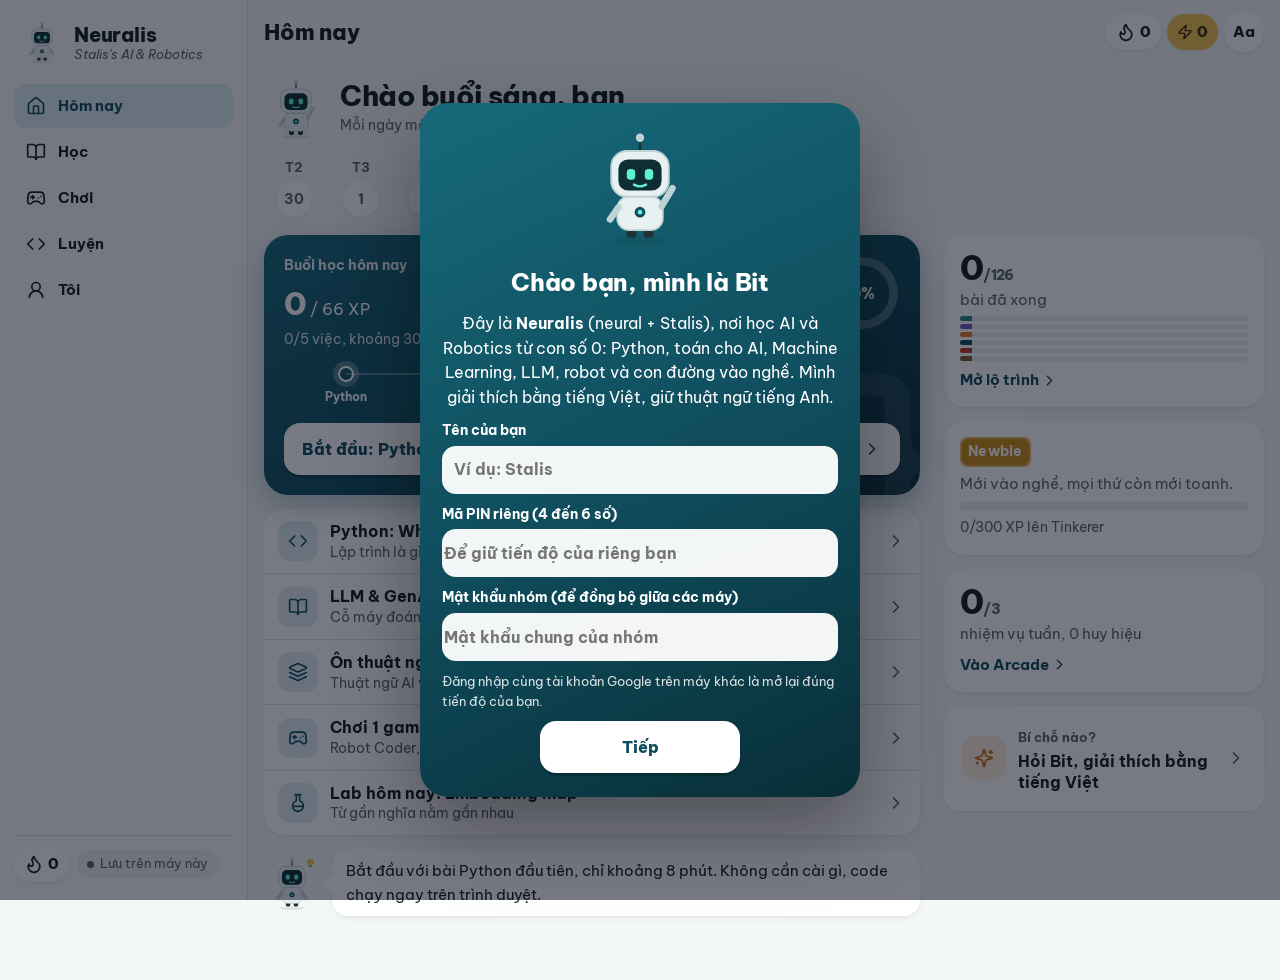
==== commit ddb8cf22: "Encourage Google sign-in: home nudge card, in-app browser guidance, sign-in-first wording Co-Authore" ====
--- a/index.html
+++ b/index.html
@@ -852,6 +852,11 @@
 #gIn{display:flex;justify-content:center;min-height:44px;margin:6px 0}
 #gOr{text-align:center;margin:4px 0 8px}
 #acG iframe,#gIn iframe{color-scheme:light;clip-path:inset(2px 3px round 20px)}
+.ac-nudge{display:block!important}
+.ac-nudge-t p{margin:4px 0 0}
+.ac-nudge .ac-row{display:flex;flex-wrap:wrap;align-items:center;gap:8px 12px;margin-top:10px}
+.ac-nudge #acNG{min-height:40px;display:flex;align-items:center}
+.g-inapp{border:1px dashed var(--line,#ccc);border-radius:12px;padding:10px 12px;text-align:left}.g-inapp p{margin:0 0 6px}
 
 /* ===== Calculis: question screens, charts, tables, calculator, mocks, lessons, cards, tutor ===== */
 .bf{background:var(--orange-soft);color:var(--orange-ink);font-weight:700;border-radius:4px;padding:0 3px}
@@ -1049,6 +1054,12 @@
 .up-plan .pill{position:absolute;top:12px;right:12px}
 .up-price{font-size:28px;font-weight:700;line-height:1.1}
 .up-plan .btn{margin-top:auto;align-self:flex-start}
+.pay-box .pay-qr{display:block;width:260px;max-width:100%;height:auto;margin:6px auto;background:#fff;border-radius:12px;padding:6px}
+.pay-box .kv b{display:flex;align-items:center;gap:6px;flex-wrap:wrap;justify-content:flex-end;word-break:break-all}
+.pay-wait{display:flex;align-items:center;gap:8px}
+.pay-dot{width:10px;height:10px;border-radius:50%;background:var(--accent,#2f5bd3);animation:payPulse 1.2s ease-in-out infinite}
+@keyframes payPulse{0%,100%{opacity:.25}50%{opacity:1}}
+@media (prefers-reduced-motion:reduce){.pay-dot{animation:none}}
 
 /* ===== Neuralis: track map, lessons, code editor, labs, jobs ===== */
 .tr-tabs{display:grid;grid-template-columns:repeat(auto-fill,minmax(150px,1fr));gap:8px}
@@ -1291,8 +1302,8 @@
 }
 function askPassword(wrong){
   return new Promise(res=>{
-    const m=modal(`<h2>Mã mời hoặc mật khẩu nhóm</h2>
-      <p class="note">${wrong?'Mật khẩu chưa đúng. Nhập lại nhé.':'Nhập mã mời hoặc mật khẩu nhóm để mở trợ lý Bit (AI) và đồng bộ tiến độ giữa các máy. Mỗi máy chỉ cần nhập một lần.'}</p>
+    const m=modal(`<h2>Đăng nhập để mở AI và đồng bộ</h2>
+      <p class="note">${wrong?'Mật khẩu chưa đúng. Nhập lại nhé.':'Đăng nhập Google rồi nhập mã mời (hoặc mật khẩu nhóm) để mở trợ lý Bit (AI) và đồng bộ tiến độ giữa các máy. Chỉ cần nhập một lần.'}</p>
       <div id="gIn"></div><p class="small muted" id="gOr"></p>
       <form id="pwF" class="row"><input type="password" id="pwI" autocomplete="current-password" placeholder="Mã mời hoặc mật khẩu" style="flex:1 1 200px"><button class="btn primary" type="submit">Mở khóa</button></form><p class="small" id="pwMsg" style="color:var(--bad,#c33)"></p>`);
     let done=false; const fin=v=>{if(done)return;done=true;res(v);};
@@ -1344,7 +1355,7 @@
 function aiError(e){
   const c=e&&e.code;
   if(c==='no_ai')return 'Trợ lý AI chưa bật trên máy chủ (cần APP_PASSWORD và GROQ_API_KEY trong Vercel).';
-  if(c==='not_granted')return 'Cần nhập mật khẩu nhóm để dùng phần này.';
+  if(c==='not_granted')return 'Cần đăng nhập (hoặc nhập mã mời) để dùng phần này.';
   if(c==='daily_limit')return `Hôm nay bạn đã dùng hết ${(e.data&&e.data.limit)||50} lượt AI. Lượt mới mở lại lúc 0 giờ.`;
   if(c==='inactive')return 'Tài khoản này hiện chưa có quyền dùng trợ lý AI.';
   if(c==='rate_limited')return 'Đã chạm giới hạn lượt dùng miễn phí. Đợi một lúc rồi thử lại.';
@@ -1851,7 +1862,7 @@
 LABS['prompt-lab']={name:'Prompt lab',vi:'So sánh hai cách viết prompt',track:'llm',run(box){
   box.innerHTML=`<div class="grid2"><div><label class="label">Prompt A</label><textarea class="lab-ta pa" rows="5">Viết email chào mừng khách hàng mới.</textarea></div>
     <div><label class="label">Prompt B</label><textarea class="lab-ta pb" rows="5">Bạn là chuyên viên CRM của một app học tiếng Anh. Viết email chào mừng (tối đa 90 từ, tiếng Việt, giọng thân thiện) cho người vừa đăng ký nhưng chưa học bài nào. Mục tiêu: họ học bài đầu tiên trong 24 giờ. Có 1 tiêu đề, 1 nút kêu gọi hành động. Trả về dạng: Tiêu đề / Nội dung / Nút.</textarea></div></div>
-    <div class="row"><button class="btn primary sm pl-go need-ai" ${AI?'':'hidden'}>${ic('sparkles')} Chạy cả hai</button>${AI?'':'<span class="note">Cần mật khẩu nhóm để gọi AI.</span>'}</div><div class="pl-out"></div>`;
+    <div class="row"><button class="btn primary sm pl-go need-ai" ${AI?'':'hidden'}>${ic('sparkles')} Chạy cả hai</button>${AI?'':'<span class="note">Cần đăng nhập để gọi AI.</span>'}</div><div class="pl-out"></div>`;
   const b=$('.pl-go',box);if(b)b.onclick=async()=>{const o=$('.pl-out',box);o.innerHTML='<p class="note">Bit đang chạy hai prompt...</p>';
     try{const [x,y]=await Promise.all([ask($('.pa',box).value,{modelTier:'quick'}),ask($('.pb',box).value,{modelTier:'quick'})]);
       o.innerHTML=`<div class="grid2"><div class="panel"><b>Kết quả A</b><div class="small">${mdBody(x.text)}</div></div><div class="panel"><b>Kết quả B</b><div class="small">${mdBody(y.text)}</div></div></div>`;award('bit',1);}catch(e){o.innerHTML=`<p class="note">${esc(aiError(e))}</p>`;}};
@@ -2374,7 +2385,7 @@
   BITC=BITC||store.get(bitKey(),[]);
   const draw=()=>{
     el.innerHTML=`<div class="view tutor">
-      ${!AI?mcSay('hmm',WEB&&WEB.ai?'Nhập mật khẩu nhóm để nói chuyện với Bit.':'Trợ lý AI chưa bật trên máy chủ (cần GROQ_API_KEY và APP_PASSWORD trong Vercel).',56)+(WEB&&WEB.ai?'<button class="btn primary" id="btKey" style="align-self:flex-start">Nhập mật khẩu nhóm</button>':''):''}
+      ${!AI?mcSay('hmm',WEB&&WEB.ai?'Đăng nhập Google (hoặc nhập mã mời) để nói chuyện với Bit.':'Trợ lý AI chưa bật trên máy chủ (cần GROQ_API_KEY và APP_PASSWORD trong Vercel).',56)+(WEB&&WEB.ai?'<button class="btn primary" id="btKey" style="align-self:flex-start">Đăng nhập hoặc nhập mã</button>':''):''}
       <div class="chat-box big" id="btBox">${BITC.length?BITC.map(m=>`<div class="cm ${m.role==='assistant'?'max':'me'}">${m.role==='assistant'?`<span class="cm-av">${botSVG('calm',30,mcRankIdx())}</span>`:''}<div class="cm-b">${m.role==='assistant'?mdBody(m.content):esc(m.content).replace(/\n/g,'<br>')}</div></div>`).join(''):mcSay('hi','Chào bạn, mình là Bit. Hỏi mình bất cứ gì về AI, Robotics, Python, hoặc con đường vào nghề. Mình giải thích bằng tiếng Việt, giữ thuật ngữ tiếng Anh.',60)}</div>
       <div class="row am-q">${['Giải thích Transformer như cho người mới','Ra cho mình 1 bài Python vừa sức','RAG khác fine-tuning thế nào?','Robot hình người học kiểu gì?','Mình nên học gì tiếp theo?'].map(t=>`<button class="chip sm" data-p="${esc(t)}">${t}</button>`).join('')}</div>
       <form class="row composer" id="btF"><textarea id="btI" rows="2" placeholder="Hỏi Bit" style="flex:1 1 220px"></textarea><button class="btn primary" aria-label="Gửi">${ic('send')}</button></form>
@@ -2479,7 +2490,7 @@
   const tot=LESSONS.length, dn=LESSONS.filter(l=>lesDone(l.id)).length;
   el.innerHTML=`<div class="view home2">
    <div class="hm-hello">${mascot(doneN===tasks.length?'yay':'hi',64)}<div><h2 class="hm-greet">${uiGreet()}, ${esc(uiName())}</h2><p class="note">${doneN===tasks.length?'Xong hết việc hôm nay. Bit tự hào lắm!':doneN?`Đã xong ${doneN}/${tasks.length} việc hôm nay.`:'Mỗi ngày một chút. Hôm nay mình học gì nào?'}</p></div></div>
-   ${SYNC==='web'&&syncState==='off'?`<div class="vbanner">${mcSay('hmm','Tiến độ đang chỉ lưu trên máy này. Nhập mật khẩu nhóm để đồng bộ giữa các máy.',48)}<div class="row"><button class="btn primary sm" id="hmSync">Nhập mật khẩu nhóm</button></div></div>`:''}
+   ${SYNC==='web'&&syncState==='off'?`<div class="vbanner">${mcSay('hmm','Tiến độ đang chỉ lưu trên máy này. Đăng nhập Google (hoặc nhập mã mời) để đồng bộ giữa các máy.',48)}<div class="row"><button class="btn primary sm" id="hmSync">Đăng nhập hoặc nhập mã</button></div></div>`:''}
    ${uiWeek()}
    <div class="hm-grid"><div class="hm-main">
      <section class="sess" aria-label="Buổi học hôm nay">
@@ -2541,8 +2552,8 @@
 }
 VIEWS.settings=el=>{
   const c=plCfg();
-  const aiTxt=AI?'Đang bật':WEB?(WEB.ai?'Cần nhập mật khẩu':'Chưa cấu hình trên máy chủ'):'Không kết nối được máy chủ';
-  const syTxt=syncState==='on'?'Đã đồng bộ':syncState==='err'?'Lỗi đồng bộ, đang lưu trên máy':syncState==='off'?'Chưa bật (cần mật khẩu)':'Chỉ lưu trên máy này';
+  const aiTxt=AI?'Đang bật':WEB?(WEB.ai?'Cần đăng nhập':'Chưa cấu hình trên máy chủ'):'Không kết nối được máy chủ';
+  const syTxt=syncState==='on'?'Đã đồng bộ':syncState==='err'?'Lỗi đồng bộ, đang lưu trên máy':syncState==='off'?'Chưa bật (cần đăng nhập)':'Chỉ lưu trên máy này';
   el.innerHTML=`<div class="view set">
    <div class="panel"><div class="spread"><h3>Người học</h3><button class="btn sm" id="stWho">Đổi người học</button></div><div class="kv"><span>Đang học với tên</span><b>${esc(uiName())}</b></div></div>
    <div class="panel"><h3>Lộ trình</h3><p class="small" style="margin:0"><b>${c.minutes} phút</b> mỗi ngày, nhánh chính: <b>${TR[focusTrack()].name}</b> (song song với Python).</p><div class="row"><button class="btn sm" id="stPlan">Đổi lộ trình</button></div></div>
@@ -2671,7 +2682,7 @@
   return `<div class="pf"><label class="pf-l">Tên của bạn<input type="text" id="pfN" maxlength="30" placeholder="Ví dụ: Stalis" value="${fresh?'':esc(WHO?WHO.name:'')}"></label>
     <label class="pf-l">Mã PIN riêng (4 đến 6 số)<input type="password" inputmode="numeric" id="pfP" maxlength="6" placeholder="Để giữ tiến độ của riêng bạn"></label>
     ${getKey()?'':`<label class="pf-l">Mật khẩu nhóm (để đồng bộ giữa các máy)<input type="password" id="pfK" autocomplete="current-password" placeholder="Mật khẩu chung của nhóm"></label>`}
-    <p class="pf-n">Dùng đúng tên, PIN và mật khẩu nhóm này trên máy khác là mở lại đúng tiến độ của bạn.</p></div>`;
+    <p class="pf-n">Đăng nhập cùng tài khoản Google trên máy khác là mở lại đúng tiến độ của bạn.</p></div>`;
 }
 function switchProfile(){
   const m=modal(`<h2>Đổi người học</h2><p class="note">Máy dùng chung thì mỗi người nhập tên và PIN của mình. Tiến độ của từng người lưu riêng.</p>${profileForm(true)}<div class="row"><button class="btn primary" id="pfGo">Vào học</button></div>`);
@@ -2694,11 +2705,11 @@
 VIEWS.friends=async el=>{
   const link=location.origin&&location.protocol.startsWith('http')?location.origin:'https://neuralis-rho.vercel.app';
   const invite=`<div class="panel"><h3>Mời người thân cùng học</h3>
-    <ol class="inv"><li>Gửi link <b>${esc(link.replace(/^https?:\/\//,''))}</b> và mật khẩu nhóm (mật khẩu bạn đang dùng để mở trợ lý Bit).</li><li>Họ mở link, Bit hỏi tên, họ đặt một mã PIN riêng.</li><li>Nhập mật khẩu nhóm một lần là có đồng bộ, trợ lý AI và có mặt trên bảng này.</li></ol>
+    <ol class="inv"><li>Gửi link <b>${esc(link.replace(/^https?:\/\//,''))}</b> và mã mời (hoặc mật khẩu nhóm). Họ đăng nhập Google rồi nhập mã một lần.</li><li>Họ mở link, Bit hỏi tên, họ đặt một mã PIN riêng.</li><li>Nhập mật khẩu nhóm một lần là có đồng bộ, trợ lý AI và có mặt trên bảng này.</li></ol>
     <div class="row"><button class="btn sm" id="frCopy">${ic('repeat')} Sao chép lời mời</button><button class="btn ghost sm" id="frSw">Đổi người học trên máy này</button></div></div>`;
   if(!WEB||!WEB.sync){
     el.innerHTML=`<div class="view">${mcSay('idea','Bảng bạn học cần đồng bộ trên máy chủ. Khi máy chủ bật đồng bộ, cả nhóm sẽ thấy nhau ở đây.',64)}${invite}</div>`;bindInv();return;}
-  if(!getKey()){el.innerHTML=`<div class="view">${mcSay('hi','Nhập mật khẩu nhóm để xem cả nhóm đang học thế nào.',64)}<button class="btn primary" id="frKey" style="align-self:flex-start">Nhập mật khẩu nhóm</button>${invite}</div>`;
+  if(!getKey()){el.innerHTML=`<div class="view">${mcSay('hi','Đăng nhập Google (hoặc nhập mã mời) để xem cả nhóm đang học thế nào.',64)}<button class="btn primary" id="frKey" style="align-self:flex-start">Đăng nhập hoặc nhập mã</button>${invite}</div>`;
     $('#frKey').onclick=async()=>{if(await askPassword(false)){await initPlatform();VIEWS.friends(el);}};bindInv();return;}
   el.innerHTML='<div class="view"><p class="note">Đang tải bảng...</p></div>';
   const list=boardRows((await boardLoad(true))||[]);
@@ -2761,7 +2772,7 @@
   if(localStorage.getItem('neuralis-ping')===day)return;let id=localStorage.getItem('neuralis-did');
   if(!id){id=[...crypto.getRandomValues(new Uint8Array(16))].map(b=>b.toString(16).padStart(2,'0')).join('');localStorage.setItem('neuralis-did',id);}
   setTimeout(()=>fetch('api/ping',{method:'POST',headers:{'content-type':'application/json'},body:JSON.stringify({d:id})}).then(r=>{if(r.ok)localStorage.setItem('neuralis-ping',day);}).catch(()=>{}),4000);}catch(e){}})();
-Object.assign(REF_T.st,{loading:'Đang tải số liệu...',fail:'Chưa tải được số liệu.',from:'Từ ngày',to:'Đến ngày',apply:'Xem',days:n=>`${n} ngày`,table:'Xem bảng số',inRange:d=>`${d} ngày. Số cạnh mỗi đường: số máy khác nhau đã hoạt động trong khoảng này, số máy mới, số lượt AI.`,ser:{active:'Máy hoạt động',fresh:'Máy mới',ai:'Lượt AI'}});
+Object.assign(REF_T.st,{loading:'Đang tải số liệu...',fail:'Chưa tải được số liệu.',from:'Từ ngày',to:'Đến ngày',apply:'Xem',days:n=>`${n} ngày`,table:'Xem bảng số',inRange:d=>`${d} ngày. Số cạnh mỗi đường: số máy khác nhau đã hoạt động trong khoảng này, số máy mới, số lượt AI.`,ser:{active:'Máy hoạt động',fresh:'Máy mới',ai:'Lượt AI'},none:'Chưa đo',since:d=>`Bắt đầu đo từ ${d}, các ngày trước đó không có dữ liệu.`});
 function refStatsHTML(t){
   const pct=o=>o.of?Math.round(o.back/o.of*100)+'%':'-', d0=t.daily[0], ai=x=>x.ai+x.stt;
   const sum=k=>t.daily.slice(0,7).reduce((a,x)=>a+(typeof k==='function'?k(x):x[k]),0);
@@ -2777,7 +2788,7 @@
 function rsChart(box,rows,off){
   const W=Math.max(300,box.clientWidth||600),H=220,L=34,R=10,T=12,B=26,n=rows.length;
   const shown=RS_SER.filter(s=>!off[s.k]);
-  const max=Math.max(1,...rows.flatMap(r=>shown.map(s=>r[s.k])));
+  const max=Math.max(1,...rows.filter(r=>r.m).flatMap(r=>shown.map(s=>r[s.k])));
   const step=max<=5?1:Math.pow(10,Math.floor(Math.log10(max/4)))*([1,2,5,10].find(m=>max/4<=Math.pow(10,Math.floor(Math.log10(max/4)))*m)||10);
   const top=Math.ceil(max/step)*step, x=i=>L+(n<2?(W-L-R)/2:i*(W-L-R)/(n-1)), y=v=>T+(H-T-B)*(1-v/top);
   const ticks=[];for(let v=0;v<=top;v+=step)ticks.push(v);
@@ -2785,8 +2796,10 @@
   const svg=`<svg viewBox="0 0 ${W} ${H}" width="${W}" height="${H}" style="display:block;touch-action:pan-y" role="img" aria-label="${REF_T.st.title}">
     ${ticks.map(v=>`<line x1="${L}" x2="${W-R}" y1="${y(v)}" y2="${y(v)}" stroke="var(--rsg)" stroke-width="1"/><text x="${L-6}" y="${y(v)+4}" text-anchor="end" font-size="11" fill="currentColor" opacity=".6">${v}</text>`).join('')}
     ${rows.map((r,i)=>(i%every===0&&n-1-i>=every*0.7)||i===n-1?`<text x="${x(i)}" y="${H-8}" text-anchor="${i===n-1&&n>1?'end':'middle'}" font-size="11" fill="currentColor" opacity=".6">${rsShort(r.day)}</text>`:'').join('')}
-    ${shown.map(s=>`<polyline fill="none" stroke="${s.c}" stroke-width="2.2" stroke-linejoin="round" stroke-linecap="round" points="${rows.map((r,i)=>x(i)+','+y(r[s.k])).join(' ')}"/>`+
-      (n<=45?rows.map((r,i)=>`<circle cx="${x(i)}" cy="${y(r[s.k])}" r="2.6" fill="${s.c}"/>`).join(''):'')).join('')}
+    ${(()=>{const f=rows.findIndex(r=>r.m);return f>0?`<rect x="${L}" y="${T}" width="${Math.max(0,x(f)-L-(n>1?(W-L-R)/(n-1)/2:0))}" height="${H-T-B}" fill="var(--rsg)" opacity=".45"/><text x="${L+6}" y="${T+14}" font-size="11" fill="currentColor" opacity=".6">${x(f)-L>90?REF_T.st.none:''}</text>`:'';})()}
+    ${shown.map(s=>{const segs=[];let cur=[];rows.forEach((r,i)=>{if(r.m)cur.push(x(i)+','+y(r[s.k]));else if(cur.length){segs.push(cur);cur=[];}});if(cur.length)segs.push(cur);
+      return segs.map(g=>g.length>1?`<polyline fill="none" stroke="${s.c}" stroke-width="2.2" stroke-linejoin="round" stroke-linecap="round" points="${g.join(' ')}"/>`:'').join('')+
+      (n<=45||rows.filter(r=>r.m).length<3?rows.map((r,i)=>r.m?`<circle cx="${x(i)}" cy="${y(r[s.k])}" r="2.6" fill="${s.c}"/>`:'').join(''):'');}).join('')}
     <line id="rsX" x1="0" x2="0" y1="${T}" y2="${H-B}" stroke="currentColor" stroke-opacity=".35" stroke-dasharray="3 3" visibility="hidden"/>
     <g id="rsDots"></g><rect x="${L}" y="${T}" width="${W-L-R}" height="${H-T-B}" fill="transparent" id="rsHit"/></svg>
     <div id="rsTip" class="rs-tip" hidden></div>`;
@@ -2795,8 +2808,8 @@
   const show=e=>{const rc=sv.getBoundingClientRect(),px=(e.clientX-rc.left)*W/rc.width;
     const i=Math.max(0,Math.min(n-1,Math.round(n<2?0:(px-L)/((W-L-R)/(n-1))))),r=rows[i];
     xl.setAttribute('x1',x(i));xl.setAttribute('x2',x(i));xl.setAttribute('visibility','visible');
-    dots.innerHTML=shown.map(s=>`<circle cx="${x(i)}" cy="${y(r[s.k])}" r="4.5" fill="${s.c}" stroke="var(--rsbg)" stroke-width="2"/>`).join('');
-    tip.innerHTML=`<b>${rsShort(r.day)}/${r.day.slice(0,4)}</b>`+RS_SER.map(s=>`<div><i style="background:${s.c}"></i>${REF_T.st.ser[s.k]}: <b>${r[s.k]}</b></div>`).join('');
+    dots.innerHTML=r.m?shown.map(s=>`<circle cx="${x(i)}" cy="${y(r[s.k])}" r="4.5" fill="${s.c}" stroke="var(--rsbg)" stroke-width="2"/>`).join(''):'';
+    tip.innerHTML=`<b>${rsShort(r.day)}/${r.day.slice(0,4)}</b>`+(r.m?RS_SER.map(s=>`<div><i style="background:${s.c}"></i>${REF_T.st.ser[s.k]}: <b>${r[s.k]}</b></div>`).join(''):`<div class="muted">${REF_T.st.none}</div>`);
     tip.hidden=false;const tw=tip.offsetWidth,left=x(i)*rc.width/W;
     tip.style.left=Math.max(0,Math.min(rc.width-tw,left+12>rc.width-tw?left-tw-12:left+12))+'px';tip.style.top='8px';};
   const hide=()=>{tip.hidden=true;xl.setAttribute('visibility','hidden');dots.innerHTML='';};
@@ -2807,16 +2820,16 @@
   let t;try{const r=await fetch('api/ref',{method:'POST',headers:{'content-type':'application/json','x-app-key':getKey()},body:JSON.stringify(Object.assign({action:'stats'},range))});if(!r.ok)throw 0;t=await r.json();}
   catch(e){st.innerHTML=`<p class="small">${REF_T.st.fail}</p>`;return;}
   st.innerHTML=refStatsHTML(t);
-  const body=$('#rsBody',st), rows=t.daily.slice().reverse().map(x=>({day:x.day,active:x.active,fresh:x.fresh,ai:x.ai+x.stt,aiUsers:x.aiUsers}));
-  const first=rows[0].day,last=rows[rows.length-1].day, tot=k=>rows.reduce((a,r)=>a+r[k],0);
+  const body=$('#rsBody',st), since=t.since||'00000000', rows=t.daily.slice().reverse().map(x=>({day:x.day,m:x.day>=since,active:x.active,fresh:x.fresh,ai:x.ai+x.stt,aiUsers:x.aiUsers}));
+  const first=rows[0].day,last=rows[rows.length-1].day, tot=k=>rows.reduce((a,r)=>a+(r.m?r[k]:0),0), gap=rows.some(r=>!r.m);
   const quick=[7,14,30,90];
   body.innerHTML=`<div class="rs-bar">${quick.map(d=>`<button class="btn sm" data-d="${d}" aria-pressed="${range.days===d}">${REF_T.st.days(d)}</button>`).join('')}
       <span class="rs-dates"><input type="date" id="rsF" value="${rsYmd(first)}" aria-label="${REF_T.st.from}"><span>-</span><input type="date" id="rsT" value="${rsYmd(last)}" aria-label="${REF_T.st.to}"><button class="btn sm" id="rsGo">${REF_T.st.apply}</button></span></div>
     <div class="rs-leg">${RS_SER.map(s=>`<button data-k="${s.k}" aria-pressed="true"><i style="background:${s.c}"></i>${REF_T.st.ser[s.k]} <b>${s.k==='active'?t.activeRange:tot(s.k)}</b></button>`).join('')}</div>
     <div class="rs-chart" id="rsC"></div>
-    <p class="small muted" style="margin:4px 0 8px">${REF_T.st.inRange(rows.length)}</p>
+    <p class="small muted" style="margin:4px 0 8px">${REF_T.st.inRange(rows.length)}${gap?' '+REF_T.st.since(rsShort(since)+'/'+since.slice(0,4)):''}</p>
     <details class="adv"><summary>${REF_T.st.table}</summary><div style="overflow-x:auto"><table class="small" style="width:100%;border-collapse:collapse"><tr class="muted"><th style="text-align:left">${REF_T.st.day}</th><th>${REF_T.st.active}</th><th>${REF_T.st.new}</th><th>AI</th></tr>
-      ${t.daily.map(x=>`<tr><td>${rsShort(x.day)}</td><td style="text-align:center">${x.active}</td><td style="text-align:center">${x.fresh}</td><td style="text-align:center">${x.ai+x.stt}</td></tr>`).join('')}</table></div></details>`;
+      ${t.daily.map(x=>{const m=x.day>=since,v=n=>m?n:'-';return `<tr${m?'':' class="muted"'}><td>${rsShort(x.day)}</td><td style="text-align:center">${v(x.active)}</td><td style="text-align:center">${v(x.fresh)}</td><td style="text-align:center">${v(x.ai+x.stt)}</td></tr>`;}).join('')}</table></div></details>`;
   const off={}, c=$('#rsC',body), draw=()=>rsChart(c,rows,off);
   draw();
   $$('[data-d]',body).forEach(b=>b.onclick=()=>refStatsLoad(st,{days:+b.dataset.d}));
@@ -2867,6 +2880,13 @@
   slow:"Bạn thử nhiều lần quá. Đợi một lúc rồi thử lại.",
   again:"Phiên đăng nhập đã hết. Đóng hộp này rồi đăng nhập lại nhé.",
   noGis:"Không tải được nút đăng nhập Google. Kiểm tra mạng hoặc trình chặn quảng cáo rồi tải lại trang.",
+  nudgeTitle:"Đăng nhập để học liền mạch",
+  nudgeText:"Lưu quyền dùng trợ lý AI và đồng bộ tiến độ trên mọi máy. Phần học miễn phí vẫn dùng được khi chưa đăng nhập.",
+  later:"Để sau",
+  inAppTitle:"Đăng nhập Google không chạy trong trình duyệt của Facebook, Messenger hay Zalo.",
+  inAppSteps:"Bấm dấu ba chấm ở góc màn hình, chọn \"Mở bằng trình duyệt\" (hoặc Safari, Chrome), rồi đăng nhập ở đó. Hoặc chép link và dán vào trình duyệt.",
+  copyLink:"Chép link",
+  linkCopied:"Đã chép link. Dán vào Safari hoặc Chrome nhé.",
   adm:"Tài khoản Google",
   admTrial:"Số ngày dùng thử cho tài khoản mới (0 = tắt, để 0 trong giai đoạn beta)",
   admLimit:"Lượt AI mỗi người mỗi ngày",
@@ -2894,7 +2914,13 @@
   return {ok:r.ok,status:r.status,j:await r.json().catch(()=>({}))};
 }
 /* Google button in box; onAcct(acct) once the server has accepted the sign-in */
+/* Facebook, Messenger, Instagram, Zalo, Line... open links in their own browser, where Google refuses to sign in */
+const authInApp=()=>/FBAN|FBAV|FB_IAB|FBIOS|Messenger|Instagram|Zalo|Line\/|MicroMessenger|TikTok|musical_ly|BytedanceWebview/i.test(navigator.userAgent||'');
+function authInAppHTML(){return `<div class="g-inapp"><p class="small"><b>${AUTH_T.inAppTitle}</b></p><p class="small">${AUTH_T.inAppSteps}</p>
+  <button class="btn sm" type="button" data-cplink>${AUTH_T.copyLink}</button></div>`;}
 async function authButton(box,onAcct,onErr){
+  if(authInApp()){box.innerHTML=authInAppHTML();const b=$('[data-cplink]',box);if(b)b.onclick=()=>{const u=location.origin+location.pathname;
+    try{navigator.clipboard.writeText(u);toast(AUTH_T.linkCopied);}catch(e){prompt('',u);}};return;}
   try{await loadGIS();}catch(e){box.innerHTML=`<p class="small">${AUTH_T.noGis}</p>`;return;}
   /* phones and home-screen apps: full-page redirect, because the popup window cannot report back there */
   const redirect=navigator.standalone===true||matchMedia('(display-mode: standalone)').matches||matchMedia('(pointer: coarse)').matches;
@@ -2994,44 +3020,66 @@
       if(!r.ok||!r.j.token){toast(r.status===429?AUTH_T.slow:AUTH_T.fail,5000);return;}
       setKey(r.j.token);acctSet(r.j.acct);toast(r.j.acct.active?AUTH_T.hi(r.j.acct.name||r.j.acct.email):AUTH_T.signedNeed,4500);
       await initPlatform();go('settings');},300);}}
+/* Home: a gentle invitation to sign in (not required for the free parts). "Later" hides it for 7 days. */
+function authNudge(el){
+  if(!WEB||acctGet()||!document.body.contains(el))return;
+  const host=$('.view',el)||el;if($('#acNudge',host))return;
+  let until=0;try{until=+localStorage.getItem('neuralis-nudge')||0;}catch(e){}
+  if(Date.now()<until)return;
+  const p=document.createElement('div');p.className='panel ac-nudge';p.id='acNudge';
+  p.innerHTML=`<div class="ac-nudge-t"><b>${AUTH_T.nudgeTitle}</b><p class="small">${AUTH_T.nudgeText}</p></div><div class="ac-row"><div id="acNG"></div><button class="btn ghost sm" type="button" id="acNL">${AUTH_T.later}</button></div>`;
+  host.insertBefore(p,host.firstChild);
+  $('#acNL',p).onclick=()=>{try{localStorage.setItem('neuralis-nudge',String(Date.now()+7*864e5));}catch(e){}p.remove();};
+  authButton($('#acNG',p),async acct=>{toast(acct.active?AUTH_T.hi(acct.name||acct.email):AUTH_T.signedNeed,4000);p.remove();await initPlatform();if(current==='home')route();},e=>toast(e,4000));
+}
+{const _home=VIEWS.home;VIEWS.home=function(el){const r=_home.apply(this,arguments);
+  Promise.resolve(r).then(async()=>{for(let i=0;i<40&&WEB===null;i++)await new Promise(z=>setTimeout(z,150));authNudge(el);});return r;};}
 {const _set=VIEWS.settings;VIEWS.settings=function(el){const r=_set.apply(this,arguments);
   Promise.resolve(r).then(()=>{const host=$('.view',el)||el;authPanel(el,host);authAdmin(host);});return r;};}
 
-/* ================= UPGRADE (paid plans, payOS) =================
-   #upgrade: plans for this app, paid by VietQR bank transfer on payOS's checkout page.
-   The plan is tied to the Google account (api/pay.js). After paying, payOS sends the person back to /?pay=done&orderCode=...;
-   the page asks the server to confirm, so access opens even if the webhook is late. */
+/* ================= UPGRADE (paid plans, VietQR + SePay) =================
+   #upgrade: plans for this app, tied to the Google account (api/pay.js). Buying shows a VietQR with the amount and a payment
+   code (STA + 8 digits) in the transfer content; the money goes straight to the owner's bank account and SePay reports it
+   to api/sepayhook, which opens access. The page polls api/pay 'check' and says thanks as soon as the transfer is seen. */
 const PAY_T={title:"Nâng cấp Neuralis",
-  lead:"Gói dùng riêng cho Neuralis, gắn với tài khoản Google nên dùng được trên mọi máy. Thanh toán bằng chuyển khoản VietQR qua payOS.",
+  lead:"Gói dùng riêng cho Neuralis, gắn với tài khoản Google nên dùng được trên mọi máy. Thanh toán bằng chuyển khoản VietQR, quyền tự mở trong khoảng một phút sau khi chuyển.",
   offline:"Thanh toán cần dùng bản online của app.",
   needSign:"Đăng nhập Google trước nhé. Gói được gắn với tài khoản của bạn.",
   month:"Gói tháng",
   year:"Gói năm",
   perMonth:"30 ngày dùng đầy đủ",
   buy:"Thanh toán VietQR",
-  opening:"Đang mở payOS...",
+  opening:"Đang tạo mã...",
   incl:"Gói gồm những gì",
   soon:"Thanh toán sẽ mở sớm (trước 15/11). Giá và gói đã hiện ở đây để bạn xem trước.",
   ownerNote:"Bạn là chủ app nên tài khoản này đã dùng đầy đủ.",
-  pending:"Bạn đã bắt đầu thanh toán trước đó. Nếu đã chuyển khoản mà chưa mở quyền, bấm kiểm tra lại.",
+  scan:"Quét mã để thanh toán",
+  scanNote:"Mở app ngân hàng, quét mã QR này, kiểm tra thông tin rồi xác nhận. Nếu đang dùng điện thoại, lưu ảnh QR hoặc chép thông tin bên dưới.",
+  bank:"Ngân hàng",
+  acc:"Số tài khoản",
+  holder:"Chủ tài khoản",
+  amount:"Số tiền",
+  content:"Nội dung chuyển khoản",
+  copy:"Chép",
+  copied:"Đã chép.",
+  waiting:"Đang chờ chuyển khoản. Trang này tự cập nhật.",
+  stillWaiting:"Vẫn chưa thấy chuyển khoản. Nếu bạn đã chuyển, bấm Kiểm tra, hoặc email minhnguyen94.reve@gmail.com kèm mã thanh toán.",
+  later:"Để sau",
   check:"Kiểm tra thanh toán",
   fine:"Gói không tự gia hạn: hết hạn thì bạn chủ động mua tiếp. Hoàn tiền đầy đủ trong 7 ngày kể từ lần thanh toán đầu.",
   terms:"Điều khoản",
-  notYet:"Chưa thấy thanh toán. Chuyển khoản thường tới trong vòng một phút, bạn thử lại sau ít phút nhé.",
-  checkFail:"Chưa kiểm tra được thanh toán. Thử lại sau ít phút.",
-  createFail:"Chưa mở được trang thanh toán. Thử lại sau ít phút nhé.",
-  cancelled:"Đã hủy thanh toán, bạn chưa bị trừ tiền.",
-  checking:"Đang kiểm tra thanh toán...",
+  notYet:"Chưa thấy chuyển khoản. Thường chỉ mất khoảng một phút, bạn thử lại sau ít phút nhé.",
+  createFail:"Chưa tạo được mã thanh toán. Thử lại sau ít phút nhé.",
   upgrade:"Nâng cấp",
   extend:"Gia hạn",
   seePlans:"Xem gói trả phí",
-  admTitle:"Doanh thu (payOS)",
-  admReady:"payOS đã kết nối.",
-  admNotReady:"payOS chưa kết nối (cần PAYOS_CLIENT_ID, PAYOS_API_KEY, PAYOS_CHECKSUM_KEY trên Vercel).",
+  admTitle:"Doanh thu (SePay)",
+  admReady:"SePay đã kết nối.",
+  admNotReady:"SePay chưa kết nối (cần SEPAY_API_KEY, SEPAY_BANK, SEPAY_ACCOUNT trên Vercel).",
   admRev:"Tổng doanh thu",
-  admHook:"Đăng ký webhook payOS về app này",
-  admHookFail:"Chưa đăng ký được webhook",
+  admHook:"Địa chỉ webhook dán vào SePay:",
   perks:["Trợ lý AI giải thích bài, gỡ lỗi code, 50 lượt mỗi ngày", "Đồng bộ tiến độ trên mọi máy", "Toàn bộ phần học miễn phí vẫn giữ nguyên"],
+  mustContent:c=>`Giữ đúng nội dung chuyển khoản <b>${c}</b>, app dựa vào mã này để nhận ra bạn.`,
   money:n=>Number(n).toLocaleString('vi-VN')+'đ',
   best:s=>`Tiết kiệm ${s}%`,
   perYear:m=>`365 ngày, khoảng ${m} mỗi tháng`,
@@ -3045,20 +3093,35 @@
   const r=await fetch('api/pay',{method:'POST',headers:{'content-type':'application/json','x-app-key':getKey()},body:JSON.stringify(Object.assign({action},extra||{}))});
   return {ok:r.ok,status:r.status,j:await r.json().catch(()=>({}))};
 }
-/* back from payOS: ?pay=done|cancel (payOS adds orderCode, status, ...) */
-let PAY_BACK=null;
-{const q=new URLSearchParams(location.search);
-  if(q.get('pay')){PAY_BACK={kind:q.get('pay'),code:Number(q.get('orderCode'))||((payLast.get()||{}).code)||0,cancel:q.get('cancel')==='true'||q.get('pay')==='cancel'};
-    try{history.replaceState(null,'',location.pathname+'#upgrade');}catch(e){}}}
-async function payCheck(code,quiet){
-  let r;try{r=await payPost('check',{orderCode:code});}catch(e){r={ok:false,j:{}};}
-  if(r.ok&&r.j.paid){acctSet(r.j.acct);payLast.set(null);toast(PAY_T.thanks(authDate(r.j.acct.paidUntil)),6000);return true;}
-  if(!quiet)toast(r.ok?PAY_T.notYet:PAY_T.checkFail,5000);
-  return false;
+async function payCheck(code){
+  try{const r=await payPost('check',{code});if(r.ok&&r.j.paid){acctSet(r.j.acct);payLast.set(null);return r.j.acct;}if(r.status===404)payLast.set(null);}catch(e){}
+  return null;
+}
+function payCopy(t){try{navigator.clipboard.writeText(String(t));toast(PAY_T.copied);}catch(e){prompt('',String(t));}}
+/* the transfer box: QR, bank details with copy buttons, live wait for the money */
+function payBox(host,o,onPaid){
+  const row=(l,v,c)=>`<div class="kv"><span>${l}</span><b>${esc(v)}${c?` <button class="btn ghost sm" data-cp="${esc(c)}">${PAY_T.copy}</button>`:''}</b></div>`;
+  host.innerHTML=`<div class="panel pay-box"><h3>${PAY_T.scan}</h3>
+    <img class="pay-qr" src="${esc(o.qr)}" alt="VietQR" width="260" height="260">
+    <p class="small muted" style="margin:4px 0 10px">${PAY_T.scanNote}</p>
+    ${row(PAY_T.bank,o.bank)}${row(PAY_T.acc,o.account,o.account)}${o.name?row(PAY_T.holder,o.name):''}
+    ${row(PAY_T.amount,payMoney(o.amount),o.amount)}${row(PAY_T.content,o.code,o.code)}
+    <p class="note">${PAY_T.mustContent(o.code)}</p>
+    <p class="small pay-wait" id="payWait"><span class="pay-dot"></span>${PAY_T.waiting}</p>
+    <div class="row" style="gap:8px"><button class="btn sm" id="payNow">${PAY_T.check}</button><button class="btn ghost sm" id="payX">${PAY_T.later}</button></div></div>`;
+  $$('[data-cp]',host).forEach(b=>b.onclick=()=>payCopy(b.dataset.cp));
+  let stop=false,n=0;
+  const tick=async()=>{if(stop||!document.body.contains(host))return;const a=await payCheck(o.code);
+    if(a){stop=true;onPaid(a);return;} if(++n<200)setTimeout(tick,n<60?4000:10000);
+    else{const w=$('#payWait',host);if(w)w.textContent=PAY_T.stillWaiting;}};
+  setTimeout(tick,4000);
+  $('#payNow',host).onclick=async()=>{const a=await payCheck(o.code);if(a){stop=true;onPaid(a);}else toast(PAY_T.notYet,5000);};
+  $('#payX',host).onclick=()=>{stop=true;host.innerHTML='';};
+  host.scrollIntoView({behavior:'smooth',block:'start'});
 }
 VIEWS.upgrade=async el=>{
   el.innerHTML=`<div class="view up"><div class="panel"><h3>${PAY_T.title}</h3><p class="note">${PAY_T.lead}</p><div id="upAcct"></div></div>
-    <div class="up-plans" id="upPlans"></div><div class="panel" id="upMore"></div></div>`;
+    <div class="up-plans" id="upPlans"></div><div id="upPay"></div><div class="panel" id="upMore"></div></div>`;
   for(let i=0;i<40&&WEB===null;i++)await new Promise(r=>setTimeout(r,150)); /* first load: wait for api/status */
   if(!document.body.contains(el)||current!=='upgrade')return;
   if(!WEB){$('#upAcct',el).innerHTML=`<p class="small">${PAY_T.offline}</p>`;return;}
@@ -3073,24 +3136,22 @@
     <h3>${k==='month'?PAY_T.month:PAY_T.year}</h3><div class="up-price">${payMoney(p.amount)}</div><p class="small muted">${extra}</p>
     <button class="btn ${best?'primary':''}" data-plan="${k}" ${info.ready&&a&&!a.owner?'':'disabled'}>${PAY_T.buy}</button></div>`;
   $('#upPlans',el).innerHTML=card('month',m,PAY_T.perMonth)+card('year',y,PAY_T.perYear(payMoney(Math.round(y.amount/12/1000)*1000)),true);
-  const last=payLast.get();
   $('#upMore',el).innerHTML=`<h3>${PAY_T.incl}</h3><ul class="small">${PAY_T.perks.map(x=>`<li>${x}</li>`).join('')}</ul>
     ${info.ready?'':`<p class="note">${PAY_T.soon}</p>`}${a&&a.owner?`<p class="note">${PAY_T.ownerNote}</p>`:''}
-    ${last&&a?`<p class="small">${PAY_T.pending}</p><button class="btn sm" id="upChk">${PAY_T.check}</button>`:''}
     <p class="small muted">${PAY_T.fine} <a href="https://stalis-study.vercel.app/terms.html" target="_blank" rel="noopener">${PAY_T.terms}</a></p>`;
-  const c=$('#upChk',el);if(c)c.onclick=async()=>{c.disabled=true;if(await payCheck(last.code))VIEWS.upgrade(el);else c.disabled=false;};
+  const paid=acct=>{toast(PAY_T.thanks(authDate(acct.paidUntil)),7000);if(current==='upgrade')VIEWS.upgrade(el);};
   $$('[data-plan]',el).forEach(b=>b.onclick=async()=>{
-    b.disabled=true;b.textContent=PAY_T.opening;
+    b.disabled=true;const old=b.textContent;b.textContent=PAY_T.opening;
     let r;try{r=await payPost('create',{plan:b.dataset.plan});}catch(e){r={ok:false,j:{}};}
-    if(r.ok&&r.j.checkoutUrl){payLast.set({code:r.j.orderCode,plan:b.dataset.plan,at:Date.now()});location.href=r.j.checkoutUrl;return;}
-    b.disabled=false;b.textContent=PAY_T.buy;toast(r.status===401?PAY_T.needSign:PAY_T.createFail,5000);
+    b.disabled=false;b.textContent=old;
+    if(r.ok&&r.j.code){const o=Object.assign({at:Date.now()},r.j);payLast.set(o);payBox($('#upPay',el),o,paid);return;}
+    toast(r.status===401?PAY_T.needSign:PAY_T.createFail,5000);
   });
-  if(PAY_BACK&&a){const pb=PAY_BACK;PAY_BACK=null;
-    if(pb.cancel){toast(PAY_T.cancelled,4000);}
-    else if(pb.code){toast(PAY_T.checking,2500);let ok=false;for(let i=0;i<5&&!ok;i++){ok=await payCheck(pb.code,i<4);if(!ok)await new Promise(r=>setTimeout(r,3000));}
-      if(ok&&current==='upgrade')VIEWS.upgrade(el);}}
+  /* an unfinished order from before: show it again so the person can pay or check */
+  const last=payLast.get();
+  if(last&&a&&last.code&&Date.now()-(last.at||0)<7*864e5){const done=await payCheck(last.code);if(done)paid(done);else if(payLast.get())payBox($('#upPay',el),last,paid);}
 };
-/* owner: sales so far and the webhook switch */
+/* owner: sales so far and the webhook address to give SePay */
 async function payAdmin(host){
   if(!getKey()||$('#payAdm',host))return;
   let s;try{const r=await payPost('sales');if(!r.ok)return;s=r.j;}catch(e){return;}
@@ -3098,12 +3159,9 @@
   const b=document.createElement('div');b.className='panel';b.id='payAdm';
   b.innerHTML=`<h3>${PAY_T.admTitle}</h3><p class="small">${s.ready?PAY_T.admReady:PAY_T.admNotReady}</p>
     <div class="kv"><span>${PAY_T.admRev}</span><b>${payMoney(s.revenue)}</b></div><div class="kv"><span>${PAY_T.month}</span><b>${s.month}</b></div><div class="kv"><span>${PAY_T.year}</span><b>${s.year}</b></div>
-    ${s.ready?`<button class="btn sm" id="payHook">${PAY_T.admHook}</button><p class="small" id="payHookMsg"></p>`:''}`;
-  const h=$('#payHook',b);if(h)h.onclick=async()=>{h.disabled=true;const r=await payPost('hook').catch(()=>({ok:false,j:{}}));h.disabled=false;
-    $('#payHookMsg',b).textContent=r.ok?PAY_T.admHookOk(r.j.url):PAY_T.admHookFail+(r.j.desc?' ('+r.j.desc+')':'');};
+    <p class="small muted">${PAY_T.admHook} <code>${esc(s.hook)}</code></p>`;
   host.appendChild(b);
 }
-/* the account panel and the password box point to the plans */
 function payBtn(a){return a.owner?'':`<button class="btn ${a.active?'':'primary'} sm" id="acUp">${a.paidUntil>Date.now()?PAY_T.extend:PAY_T.upgrade}</button>`;}
 {const _ap=authPanel;authPanel=function(el,host){_ap(el,host);payAdmin(host);};}
 {const _am=authMount;authMount=function(m,done){_am(m,done);const a=acctGet();
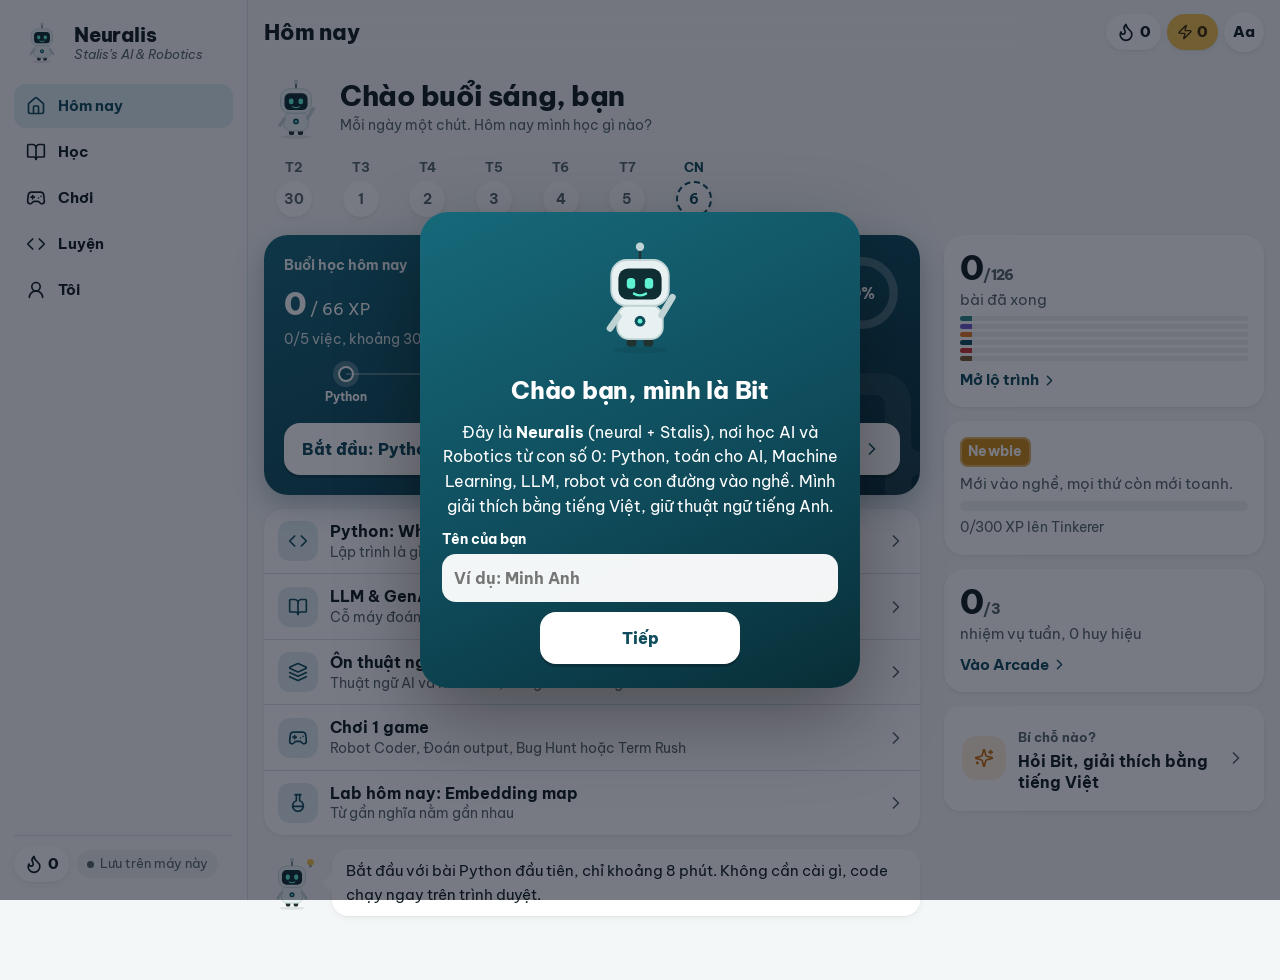
==== commit 44cf34f1: "Open to the public: no group password or PIN needed - Onboarding asks only for a name, then offers G" ====
--- a/index.html
+++ b/index.html
@@ -857,6 +857,11 @@
 .ac-nudge .ac-row{display:flex;flex-wrap:wrap;align-items:center;gap:8px 12px;margin-top:10px}
 .ac-nudge #acNG{min-height:40px;display:flex;align-items:center}
 .g-inapp{border:1px dashed var(--line,#ccc);border-radius:12px;padding:10px 12px;text-align:left}.g-inapp p{margin:0 0 6px}
+
+.in-g{display:flex;justify-content:center;min-height:44px;margin:6px 0}
+.in-g .g-inapp{text-align:left}
+.in-skip,.cele-in .in-skip{display:block;width:auto!important;min-width:0!important;background:none!important;border:0!important;box-shadow:none!important;color:inherit!important;margin:6px auto 0;background:none;border:0;color:inherit;font:inherit;font-weight:600;text-decoration:underline;text-underline-offset:3px;opacity:.9;padding:10px 14px;cursor:pointer}
+.in-skip:hover{opacity:1}
 
 /* ===== Calculis: question screens, charts, tables, calculator, mocks, lessons, cards, tutor ===== */
 .bf{background:var(--orange-soft);color:var(--orange-ink);font-weight:700;border-radius:4px;padding:0 3px}
@@ -1303,9 +1308,9 @@
 function askPassword(wrong){
   return new Promise(res=>{
     const m=modal(`<h2>Đăng nhập để mở AI và đồng bộ</h2>
-      <p class="note">${wrong?'Mật khẩu chưa đúng. Nhập lại nhé.':'Đăng nhập Google rồi nhập mã mời (hoặc mật khẩu nhóm) để mở trợ lý Bit (AI) và đồng bộ tiến độ giữa các máy. Chỉ cần nhập một lần.'}</p>
+      <p class="note">${wrong?'Mã chưa đúng. Kiểm tra lại nhé.':'Đăng nhập Google để lưu tiến độ, học tiếp trên máy khác và nói chuyện với Bit (AI). Có mã mời thì nhập ở dưới.'}</p>
       <div id="gIn"></div><p class="small muted" id="gOr"></p>
-      <form id="pwF" class="row"><input type="password" id="pwI" autocomplete="current-password" placeholder="Mã mời hoặc mật khẩu" style="flex:1 1 200px"><button class="btn primary" type="submit">Mở khóa</button></form><p class="small" id="pwMsg" style="color:var(--bad,#c33)"></p>`);
+      <form id="pwF" class="row"><input type="text" id="pwI" autocomplete="off" autocapitalize="characters" spellcheck="false" placeholder="Mã mời" style="flex:1 1 200px"><button class="btn primary" type="submit">Mở khóa</button></form><p class="small" id="pwMsg" style="color:var(--bad,#c33)"></p>`);
     let done=false; const fin=v=>{if(done)return;done=true;res(v);};
     if(typeof authMount==='function')authMount(m,()=>{m.close();fin(true);});
     $('#pwF',m.el).onsubmit=async e=>{e.preventDefault();const v=$('#pwI',m.el).value.trim();if(!v)return;if(await refSubmit(v,m)){m.close();fin(true);}};
@@ -2559,7 +2564,7 @@
    <div class="panel"><h3>Lộ trình</h3><p class="small" style="margin:0"><b>${c.minutes} phút</b> mỗi ngày, nhánh chính: <b>${TR[focusTrack()].name}</b> (song song với Python).</p><div class="row"><button class="btn sm" id="stPlan">Đổi lộ trình</button></div></div>
    <div class="panel"><h3>Hiển thị và âm thanh</h3><div class="tg-list">${uiToggleHTML()}</div></div>
    <div class="panel"><h3>Đồng bộ và trợ lý AI</h3><div class="kv"><span>Đồng bộ tiến độ</span><b>${syTxt}</b></div><div class="kv"><span>Bit (AI)</span><b>${aiTxt}</b></div>
-     ${WEB&&(!getKey()||syncState==='off')?'<button class="btn primary sm" id="stKey" style="align-self:flex-start">Nhập mã mời hoặc mật khẩu nhóm</button>':''}
+     ${WEB&&(!getKey()||syncState==='off')?'<button class="btn primary sm" id="stKey" style="align-self:flex-start">Nhập mã mời</button>':''}
      ${WEB&&getKey()?'<div class="row" style="gap:8px"><button class="btn sm" id="stChg">Đổi mật khẩu hoặc mã trên máy này</button><button class="btn ghost sm" id="stOut">Xóa mật khẩu khỏi máy này</button></div>':''}
      <details class="adv"><summary>Nâng cao</summary><p class="note">Bit chạy qua Groq, đồng bộ qua Upstash Redis, cấu hình bằng biến môi trường trên Vercel: APP_PASSWORD, GROQ_API_KEY, KV_REST_API_URL, KV_REST_API_TOKEN. Python chạy bằng Pyodide ngay trong trình duyệt.</p></details></div>
    <div class="panel"><h3>Khác</h3><div class="row"><button class="btn sm" id="stHi">Gặp lại Bit</button><button class="btn sm" id="stReset">Xoá toàn bộ tiến độ</button></div>
@@ -2630,9 +2635,9 @@
       <button class="btn cele-btn" id="inGo" style="margin-top:10px">Học bài đầu tiên</button>`;},
   ];
   let i=noName?0:1; const m=uiCele('','intro'+(noName?' locked':''));const box=$('.cele-in',m.el);
-  const draw=()=>{box.innerHTML=steps[i]();
-    const nm=$('#inName',box);if(nm)nm.onclick=async()=>{const n=$('#pfN',box).value.trim(),p=$('#pfP',box).value.trim();if(!slugOf(n)){toast('Nhập tên của bạn trước nhé.');return;}if(p&&p.length<4){toast('PIN cần 4 đến 6 số.');return;}
-      const k=$('#pfK',box);await setProfile(n,p,k&&k.value.trim());m.el.classList.remove('locked');i=1;draw();};
+  const draw=()=>{if(i==='g'){introSignIn(box,()=>{i=1;draw();});return;}box.innerHTML=steps[i]();
+    const nm=$('#inName',box);if(nm)nm.onclick=async()=>{const n=$('#pfN',box).value.trim();if(!slugOf(n)){toast('Nhập tên của bạn trước nhé.');return;}
+      await setProfile(n,'');m.el.classList.remove('locked');i=typeof introAuthWanted==='function'&&introAuthWanted()?'g':1;draw();};
     const n=$('#inNext',box);if(n)n.onclick=()=>{i=2;draw();};
     $$('[data-mn]',box).forEach(b=>b.onclick=()=>{plCfg().minutes=+b.dataset.mn;touch('main');$$('[data-mn]',box).forEach(x=>x.setAttribute('aria-pressed',x===b));});
     $$('[data-fc]',box).forEach(b=>b.onclick=()=>{P.settings.focus=b.dataset.fc;touch('main');$$('[data-fc]',box).forEach(x=>x.setAttribute('aria-pressed',x===b));});
@@ -2641,7 +2646,7 @@
 }
 
 /* ================= PROFILES + STUDY GROUP (Bạn học) =================
-   Each learner: name + slug + personal PIN (web sync). Group password (APP_PASSWORD) is shared.
+   Each learner: name + slug + the account they sign in with (web sync). Older devices may still hold a group password + PIN.
    Board: api/board returns everyone's weekly XP, streak and rank. */
 function uiName(){return WHO&&WHO.name?WHO.name:'bạn';}
 function uiMonday(){const t=today();return ymd(t-((new Date(t).getDay()+6)%7)*DAY);}
@@ -2679,22 +2684,23 @@
   route();return true;
 }
 function profileForm(fresh){
-  return `<div class="pf"><label class="pf-l">Tên của bạn<input type="text" id="pfN" maxlength="30" placeholder="Ví dụ: Stalis" value="${fresh?'':esc(WHO?WHO.name:'')}"></label>
-    <label class="pf-l">Mã PIN riêng (4 đến 6 số)<input type="password" inputmode="numeric" id="pfP" maxlength="6" placeholder="Để giữ tiến độ của riêng bạn"></label>
-    ${getKey()?'':`<label class="pf-l">Mật khẩu nhóm (để đồng bộ giữa các máy)<input type="password" id="pfK" autocomplete="current-password" placeholder="Mật khẩu chung của nhóm"></label>`}
-    <p class="pf-n">Đăng nhập cùng tài khoản Google trên máy khác là mở lại đúng tiến độ của bạn.</p></div>`;
+  return `<div class="pf"><label class="pf-l">Tên của bạn<input type="text" id="pfN" maxlength="30" placeholder="Ví dụ: Minh Anh" value="${fresh?'':esc(WHO?WHO.name:'')}"></label></div>`;
 }
 function switchProfile(){
-  const m=modal(`<h2>Đổi người học</h2><p class="note">Máy dùng chung thì mỗi người nhập tên và PIN của mình. Tiến độ của từng người lưu riêng.</p>${profileForm(true)}<div class="row"><button class="btn primary" id="pfGo">Vào học</button></div>`);
-  $('#pfGo',m.el).onclick=async()=>{const n=$('#pfN',m.el).value.trim(),p=$('#pfP',m.el).value.trim();if(!slugOf(n)){toast('Nhập tên trước nhé.');return;}if(p&&p.length<4){toast('PIN cần 4 đến 6 số.');return;}const k=$('#pfK',m.el);m.close();await setProfile(n,p,k&&k.value.trim());toast('Chào '+n+'!');};
+  const a=typeof acctGet==='function'&&acctGet();
+  if(a){const m=modal(`<h2>Đổi người học</h2><p class="note">Máy này đang đăng nhập bằng <b>${esc(a.email||a.name||'')}</b>. Để người khác học trên máy này, đăng xuất rồi nhập tên người đó. Họ đăng nhập Google của họ để giữ tiến độ riêng.</p><div class="row"><button class="btn primary" id="pfOut">Đăng xuất và đổi người</button><button class="btn ghost" id="pfNo">Thôi</button></div>`);
+    $('#pfNo',m.el).onclick=()=>m.close();
+    $('#pfOut',m.el).onclick=async()=>{m.close();await authLogout();await initPlatform();switchProfile();};return;}
+  const m=modal(`<h2>Đổi người học</h2><p class="note">Máy dùng chung thì mỗi người nhập tên của mình, tiến độ của từng người lưu riêng trên máy này. Đăng nhập Google để học tiếp trên máy khác.</p>${profileForm(true)}<div class="row"><button class="btn primary" id="pfGo">Vào học</button></div>`);
+  $('#pfGo',m.el).onclick=async()=>{const n=$('#pfN',m.el).value.trim();if(!slugOf(n)){toast('Nhập tên trước nhé.');return;}m.close();await setProfile(n,'');toast('Chào '+n+'!');};
 }
 
 /* ---------- Bạn học view ---------- */
-let BOARD=null, BOARD_AT=0;
+let BOARD=null, BOARD_AT=0, BOARD_ME='';
 async function boardLoad(force){
   if(!WEB||!WEB.sync||!getKey())return null;
   if(!force&&BOARD&&Date.now()-BOARD_AT<60000)return BOARD;
-  try{const j=await api('api/board',{method:'GET'});BOARD=(j.list||[]);BOARD_AT=Date.now();}catch(e){return BOARD;}
+  try{const j=await api('api/board',{method:'GET'});BOARD=(j.list||[]);BOARD_ME=j.me||'';BOARD_AT=Date.now();}catch(e){return BOARD;}
   return BOARD;
 }
 function boardRows(list){
@@ -2705,7 +2711,7 @@
 VIEWS.friends=async el=>{
   const link=location.origin&&location.protocol.startsWith('http')?location.origin:'https://neuralis-rho.vercel.app';
   const invite=`<div class="panel"><h3>Mời người thân cùng học</h3>
-    <ol class="inv"><li>Gửi link <b>${esc(link.replace(/^https?:\/\//,''))}</b> và mã mời (hoặc mật khẩu nhóm). Họ đăng nhập Google rồi nhập mã một lần.</li><li>Họ mở link, Bit hỏi tên, họ đặt một mã PIN riêng.</li><li>Nhập mật khẩu nhóm một lần là có đồng bộ, trợ lý AI và có mặt trên bảng này.</li></ol>
+    <ol class="inv"><li>Gửi link <b>${esc(link.replace(/^https?:\/\//,''))}</b> cho bạn bè.</li><li>Họ mở link, nhập tên và đăng nhập Google.</li><li>Học xong bài đầu tiên là tên họ hiện trên bảng này.</li></ol>
     <div class="row"><button class="btn sm" id="frCopy">${ic('repeat')} Sao chép lời mời</button><button class="btn ghost sm" id="frSw">Đổi người học trên máy này</button></div></div>`;
   if(!WEB||!WEB.sync){
     el.innerHTML=`<div class="view">${mcSay('idea','Bảng bạn học cần đồng bộ trên máy chủ. Khi máy chủ bật đồng bộ, cả nhóm sẽ thấy nhau ở đây.',64)}${invite}</div>`;bindInv();return;}
@@ -2713,7 +2719,7 @@
     $('#frKey').onclick=async()=>{if(await askPassword(false)){await initPlatform();VIEWS.friends(el);}};bindInv();return;}
   el.innerHTML='<div class="view"><p class="note">Đang tải bảng...</p></div>';
   const list=boardRows((await boardLoad(true))||[]);
-  const me=WHO?WHO.slug:'';
+  const me=BOARD_ME||(WHO?WHO.slug:'');
   el.innerHTML=`<div class="view">
     <div class="spread"><h2>Tuần này</h2><span class="note">Xếp theo XP từ thứ Hai</span></div>
     ${list.length?`<div class="board">${list.map((x,i)=>`<div class="bd-row ${x.slug===me?'me':''}"><span class="bd-pos num">${i+1}</span><span class="bd-mc">${botSVG(x.today?'hi':'zzz',48,x.rank||0)}</span>
@@ -2724,7 +2730,7 @@
     ${invite}</div>`;
   bindInv();
   function bindInv(){
-    const c=$('#frCopy');if(c)c.onclick=()=>{const t=`Học AI và Robotics cùng mình trên Neuralis nhé: ${link}\nMở link, nhập tên và đặt mã PIN riêng. Mật khẩu nhóm mình gửi riêng.`;
+    const c=$('#frCopy');if(c)c.onclick=()=>{const t=`Học AI và Robotics cùng mình trên Neuralis nhé: ${link}\nMở link, nhập tên và đăng nhập Google là xong.`;
       (navigator.clipboard?navigator.clipboard.writeText(t):Promise.reject()).then(()=>toast('Đã sao chép lời mời.')).catch(()=>toast(t,6000));};
     const s=$('#frSw');if(s)s.onclick=switchProfile;
   }
@@ -2733,7 +2739,7 @@
 async function uiFriendsCard(){
   const side=$('.hm-side');if(!side)return;
   const list=await boardLoad(false);if(!list||list.length<2||current!=='home')return;
-  const rows=boardRows(list).slice(0,3),me=WHO?WHO.slug:'';
+  const rows=boardRows(list).slice(0,3),me=BOARD_ME||(WHO?WHO.slug:'');
   if($('#hmFr'))return;
   side.insertAdjacentHTML('beforeend',`<button class="panel fr-mini" id="hmFr"><span class="label">Bạn học tuần này</span>${rows.map((x,i)=>`<span class="fr-r ${x.slug===me?'me':''}"><span class="num">${i+1}</span><span class="fr-mc">${botSVG('calm',30,x.rank||0)}</span><b>${esc(x.name)}</b><span class="num muted">${x.wxp} XP</span></span>`).join('')}</button>`);
   $('#hmFr').onclick=()=>go('friends');
@@ -2743,7 +2749,7 @@
    New people unlock AI and sync with a shared invite code (limited places, see api/ref.js) instead of the group password.
    The password box accepts either: an invite code is exchanged for a personal access key, anything else is kept as the password.
    Whoever holds the group password sees an admin panel in Settings to set the code and the number of places. */
-const REF_T={wrong:'Mã mời hoặc mật khẩu chưa đúng. Nếu bạn nhận mã từ bài viết, có thể mã chưa mở hoặc đã đổi. Nhắn người chia sẻ để xin mã mới nhé.',
+const REF_T={wrong:'Mã mời chưa đúng. Nếu bạn nhận mã từ bài viết, có thể mã chưa mở hoặc đã đổi. Nhắn người chia sẻ để xin mã mới nhé.',
   st:{title:'Số liệu beta',today:'Hoạt động hôm nay',week:'Hoạt động 7 ngày',fresh7:'Máy mới 7 ngày',learners:'Người có tiến độ đồng bộ',ai7:'Lượt AI 7 ngày',aiu:'Người dùng AI hôm nay',ret:'Quay lại sau',retNote:'Tính theo máy, không theo người: một người dùng hai máy được tính là hai. Số trong ngoặc là số máy quay lại trên số máy mới của các ngày đủ tuổi.',day:'Ngày',active:'Hoạt động',new:'Mới'},
   ok:(n,m)=>`Đã mở khóa. Bạn là người thứ ${n}/${m} dùng mã này.`,full:m=>`Mã này đã đủ ${m} người. Bạn nhắn người chia sẻ để xin mã mới nhé.`,slow:'Bạn thử nhiều lần quá. Đợi một lúc rồi nhập lại.',
   title:'Mã mời cho người mới',note:'Người mới nhập mã này thay cho mật khẩu nhóm. Mỗi người nhận một khóa riêng, mã tự khóa khi đủ số suất. Người đang dùng mật khẩu nhóm không bị ảnh hưởng. Đổi sang mã mới thì bắt đầu đếm lại từ 0.',
@@ -2862,27 +2868,30 @@
    While signed in, an invite code typed in the password box unlocks the account instead of only this device. */
 const AUTH_T={loc:"vi",
   title:"Tài khoản",
-  why:"Đăng nhập bằng Google để giữ quyền dùng trợ lý AI và đồng bộ trên mọi máy, không cần nhập lại mã. App chỉ nhận tên, email và ảnh đại diện của bạn.",
-  or:"hoặc nhập mã mời, mật khẩu nhóm",
-  needCode:"Tài khoản này chưa mở trợ lý AI và đồng bộ. Nhập mã mời (hoặc mật khẩu nhóm) để mở. Chỉ cần nhập một lần, sau đó đăng nhập ở máy nào cũng dùng được.",
+  why:"Đăng nhập bằng Google để lưu tiến độ, học tiếp trên máy khác và giữ quyền dùng trợ lý AI. App chỉ nhận tên, email và ảnh đại diện của bạn.",
+  or:"hoặc nhập mã mời",
+  needCode:"Đã đăng nhập, tiến độ của bạn được lưu theo tài khoản. Trợ lý AI cần mã mời: nhập một lần, sau đó đăng nhập ở máy nào cũng dùng được.",
   access:"Quyền dùng",
   owner:"Chủ app, dùng không giới hạn",
   betaEnded:"Đã hết thời gian beta miễn phí",
-  none:"Chưa mở trợ lý AI và đồng bộ",
+  none:"Chưa mở trợ lý AI",
   ended:"Hết hạn dùng thử",
   enterCode:"Nhập mã mời",
   out:"Đăng xuất khỏi máy này",
   outQ:"Đăng xuất khỏi máy này? Tiến độ học trên máy vẫn giữ nguyên.",
   outDone:"Đã đăng xuất.",
-  unlocked:"Đã mở trợ lý AI và đồng bộ cho tài khoản này.",
-  signedNeed:"Đã đăng nhập. Nhập mã mời để mở trợ lý AI và đồng bộ.",
+  unlocked:"Đã mở trợ lý AI cho tài khoản này.",
+  signedNeed:"Đã đăng nhập, tiến độ được lưu theo tài khoản. Nhập mã mời để mở trợ lý AI.",
   fail:"Đăng nhập chưa được. Thử lại sau ít phút nhé.",
   slow:"Bạn thử nhiều lần quá. Đợi một lúc rồi thử lại.",
   again:"Phiên đăng nhập đã hết. Đóng hộp này rồi đăng nhập lại nhé.",
   noGis:"Không tải được nút đăng nhập Google. Kiểm tra mạng hoặc trình chặn quảng cáo rồi tải lại trang.",
   nudgeTitle:"Đăng nhập để học liền mạch",
-  nudgeText:"Lưu quyền dùng trợ lý AI và đồng bộ tiến độ trên mọi máy. Phần học miễn phí vẫn dùng được khi chưa đăng nhập.",
+  nudgeText:"Lưu tiến độ theo tài khoản để học tiếp trên mọi máy và mở trợ lý AI. Phần học miễn phí vẫn dùng được khi chưa đăng nhập.",
   later:"Để sau",
+  inTitle:"Lưu tiến độ của bạn",
+  inText:"Đăng nhập Google để không mất bài đã học khi đổi máy và học tiếp trên điện thoại hay máy tính. Trợ lý AI cũng cần đăng nhập. Chưa muốn thì bấm Để sau, tiến độ vẫn lưu trên máy này.",
+  inSkip:"Để sau, học luôn",
   inAppTitle:"Đăng nhập Google không chạy trong trình duyệt của Facebook, Messenger hay Zalo.",
   inAppSteps:"Bấm dấu ba chấm ở góc màn hình, chọn \"Mở bằng trình duyệt\" (hoặc Safari, Chrome), rồi đăng nhập ở đó. Hoặc chép link và dán vào trình duyệt.",
   copyLink:"Chép link",
@@ -2991,6 +3000,13 @@
   if(a){[ '#stChg','#stOut','#stKey'].forEach(s=>{const b=$(s,host);if(b)b.remove();});
     authPost('me').then(r=>{if(r.ok){acctSet(r.j.acct);if(document.body.contains(p))draw(acctGet());}else if(r.status===401){setKey('');acctSet(null);VIEWS.settings(el);}}).catch(()=>{});}
 }
+/* onboarding step right after the name: optional Google sign-in (next() continues the intro) */
+function introSignIn(box,next){
+  box.innerHTML=`<div class="cele-mc">${mascot('idea',96)}</div><h2>${AUTH_T.inTitle}</h2><p>${AUTH_T.inText}</p><div id="inG" class="in-g"></div><p class="small" id="inMsg"></p><button class="in-skip" type="button" id="inSkip">${AUTH_T.inSkip}</button>`;
+  $('#inSkip',box).onclick=next;
+  authButton($('#inG',box),async acct=>{toast(acct.active?AUTH_T.hi(acct.name||acct.email):AUTH_T.signedNeed,4000);const nn=$('#acNudge');if(nn)nn.remove();await initPlatform();next();},e=>{$('#inMsg',box).textContent=e;});
+}
+const introAuthWanted=()=>!!(WEB&&WEB.sync)&&!acctGet();
 /* owner only: how many accounts, and the free trial for new accounts (0 while the beta runs on invite codes) */
 async function authAdmin(host){
   if(!getKey()||$('#acAdm',host))return;
